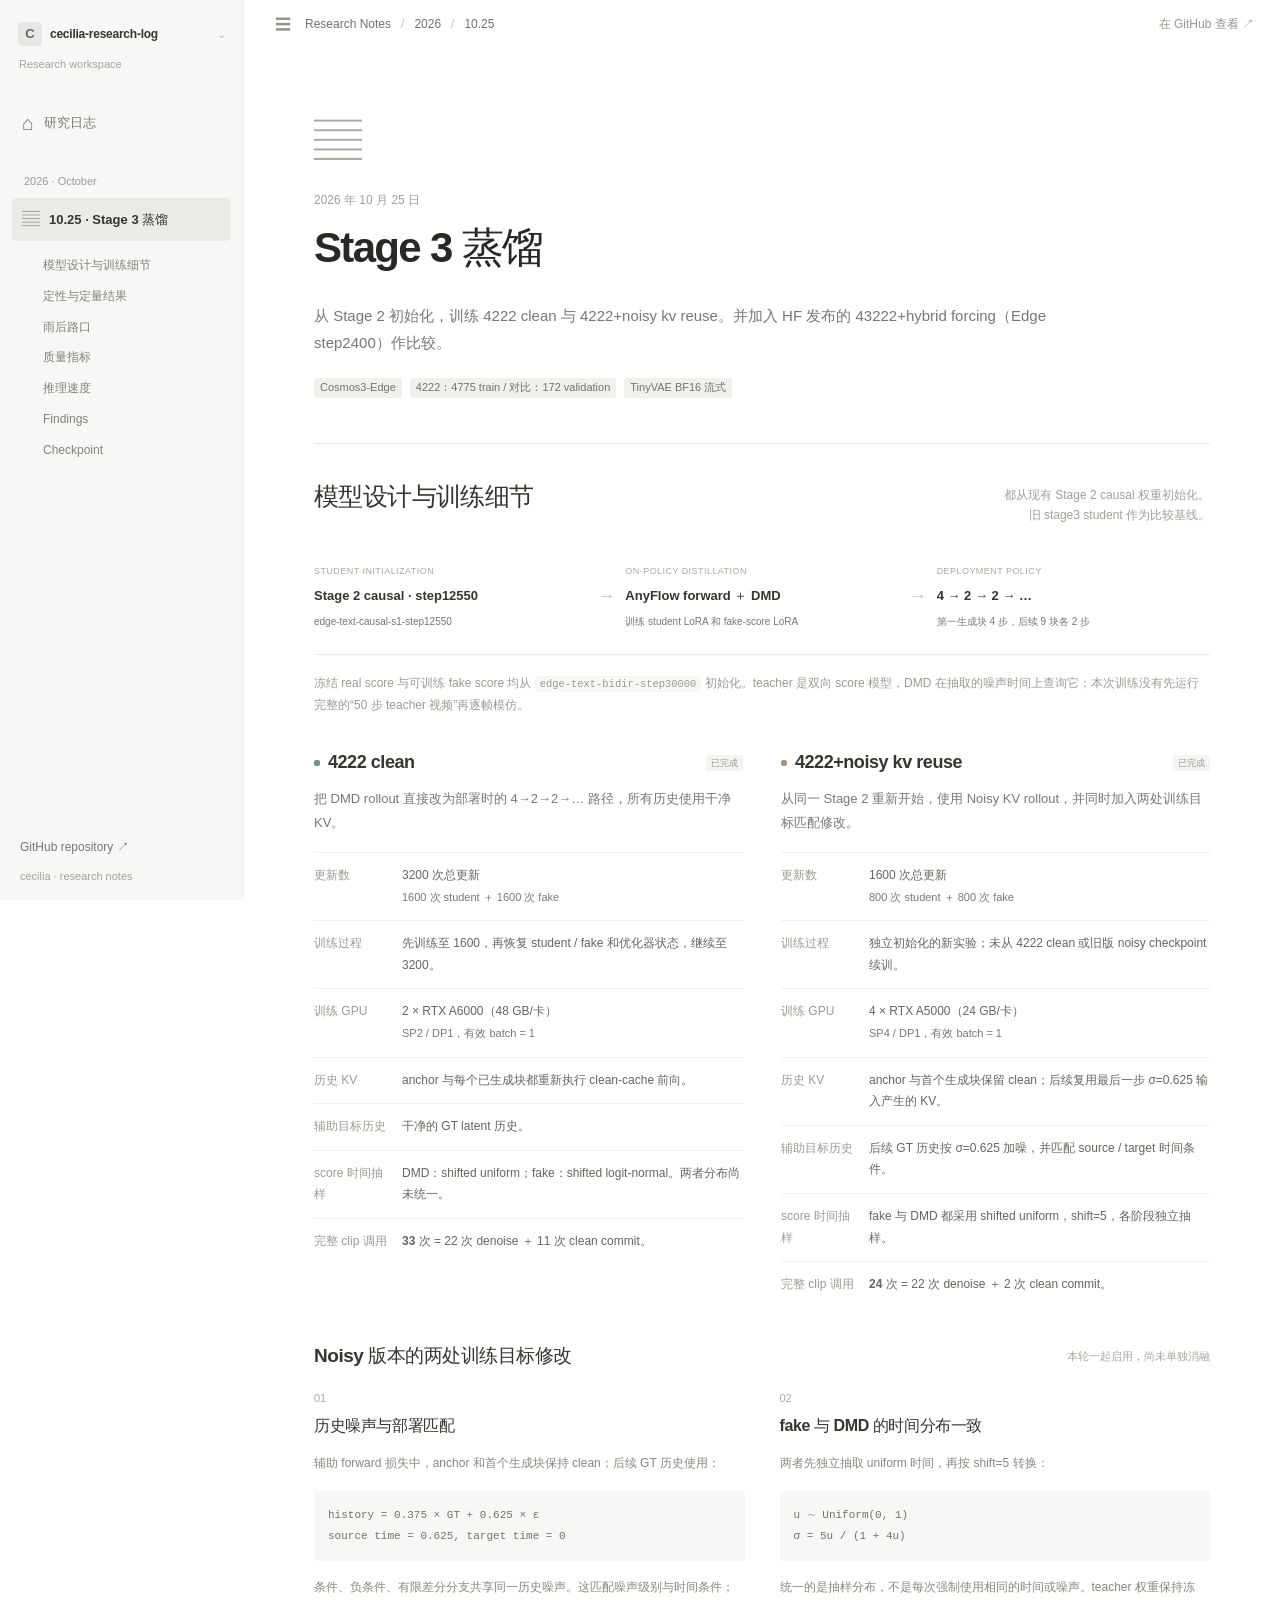
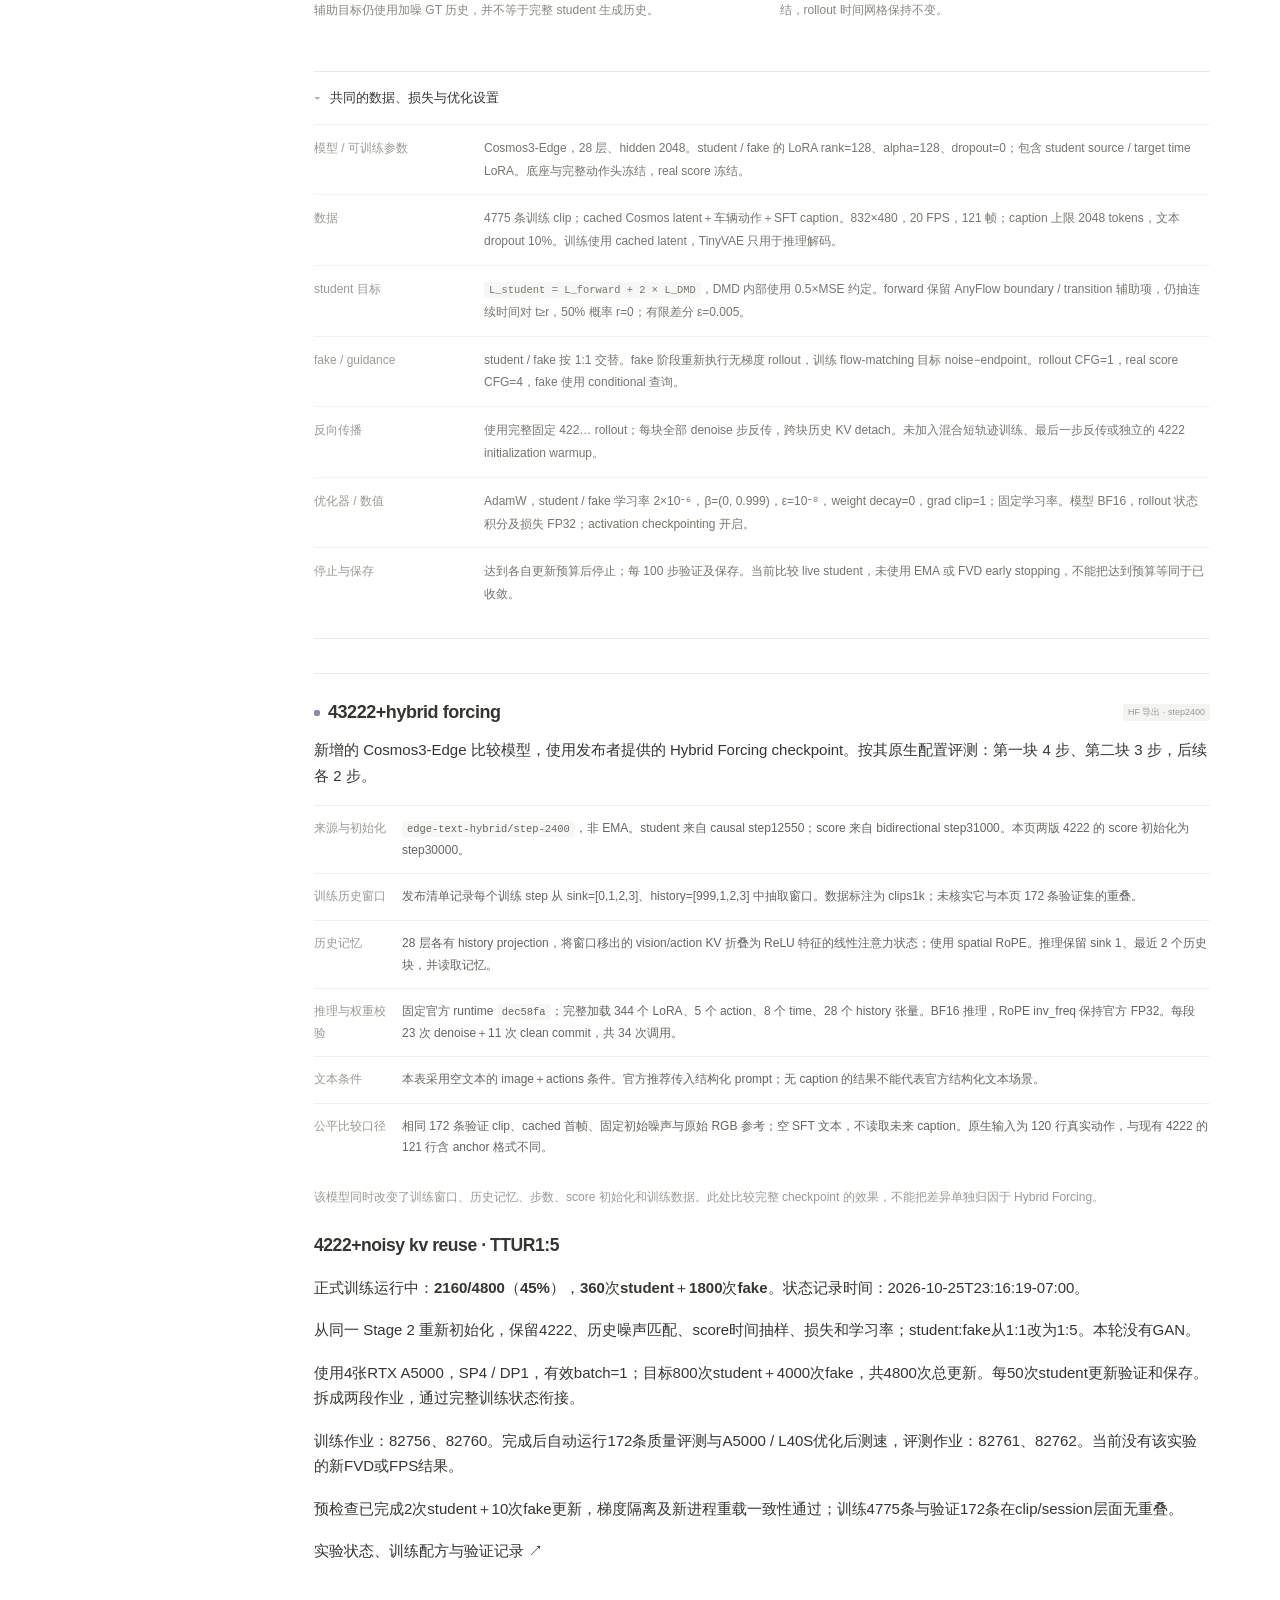
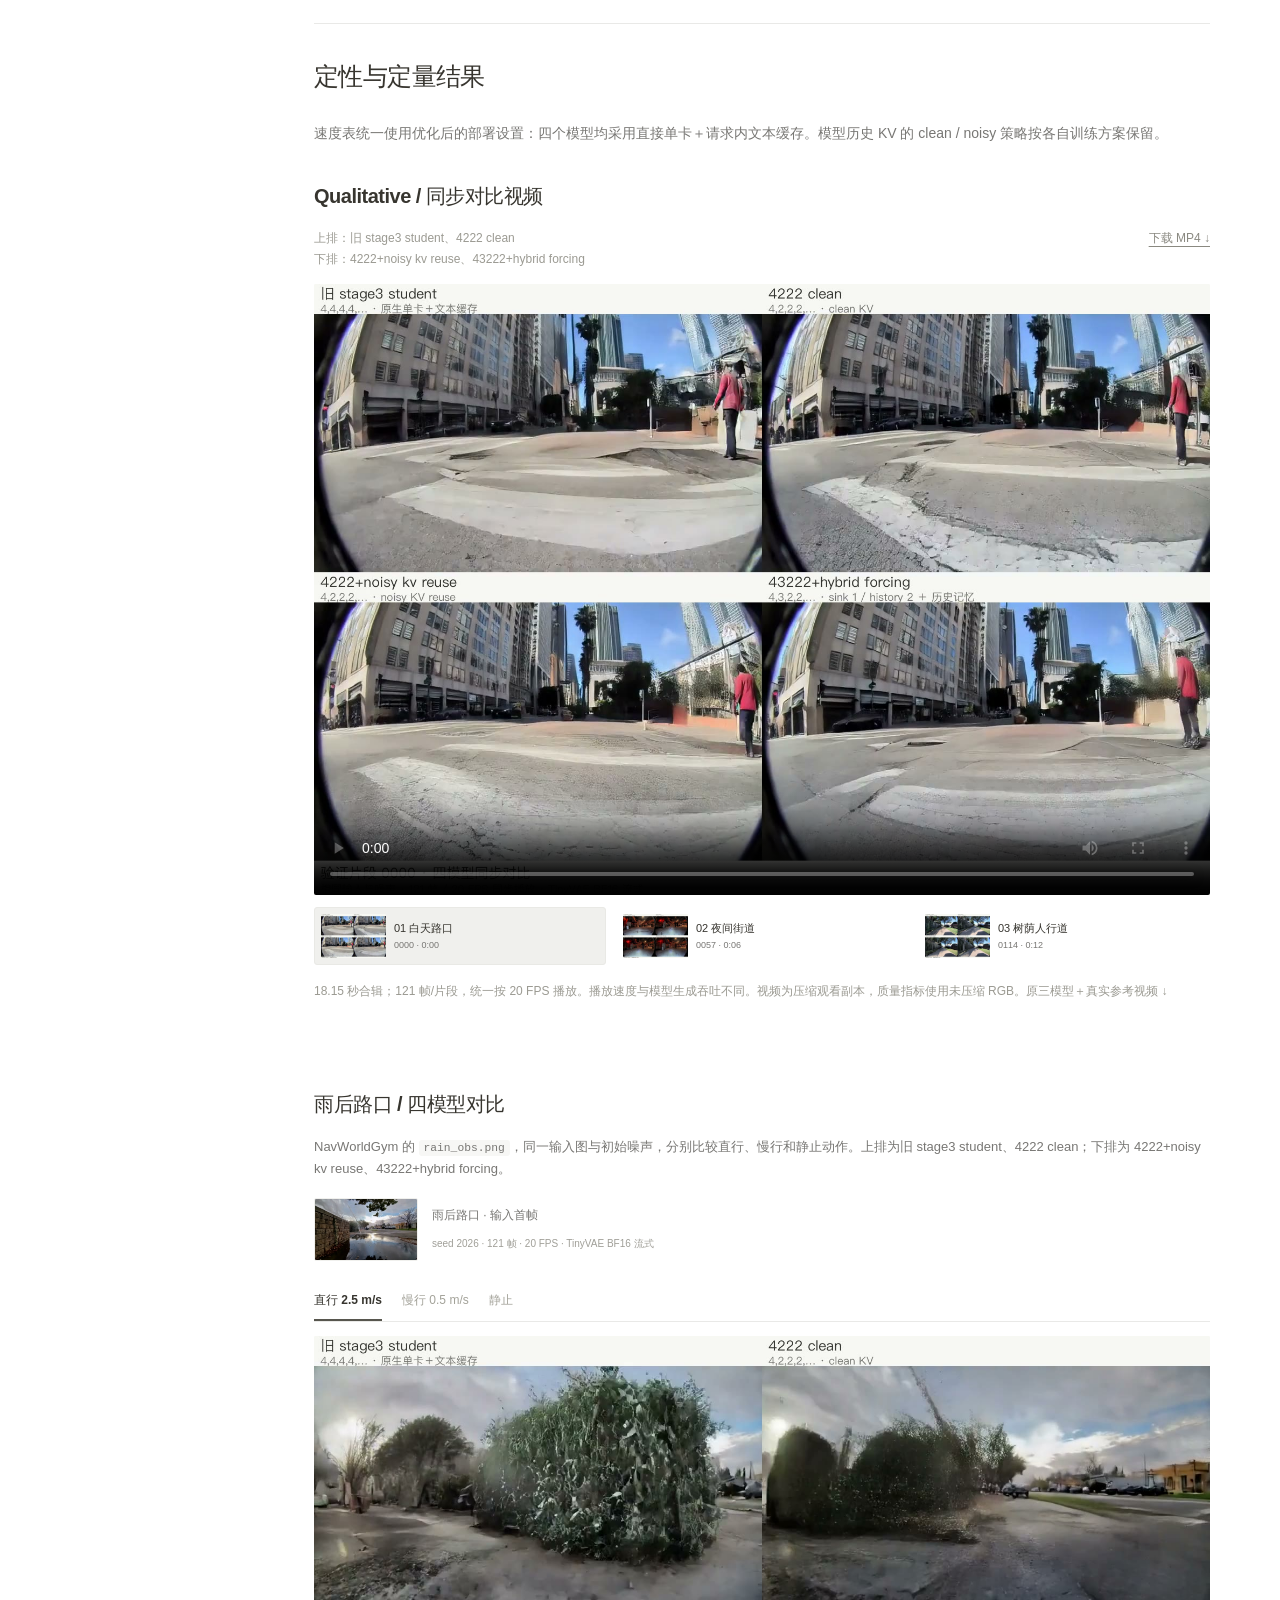
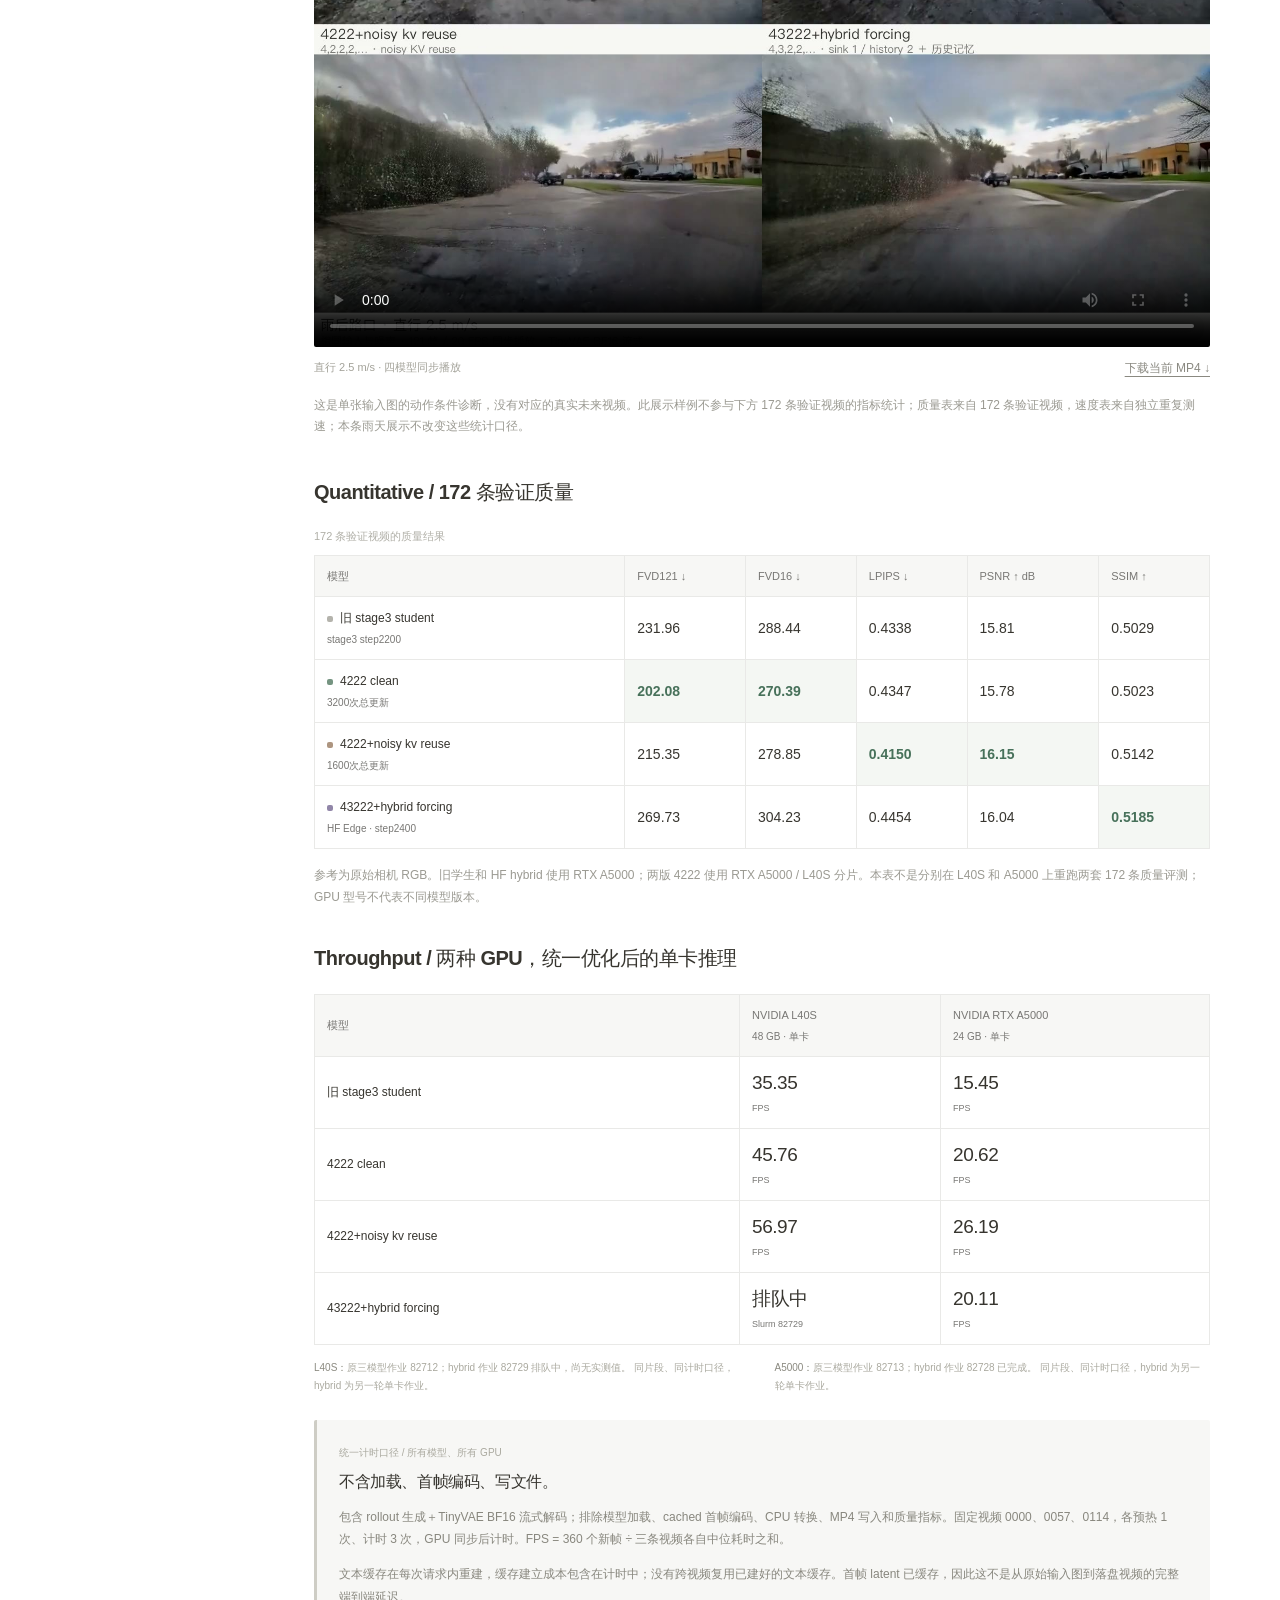
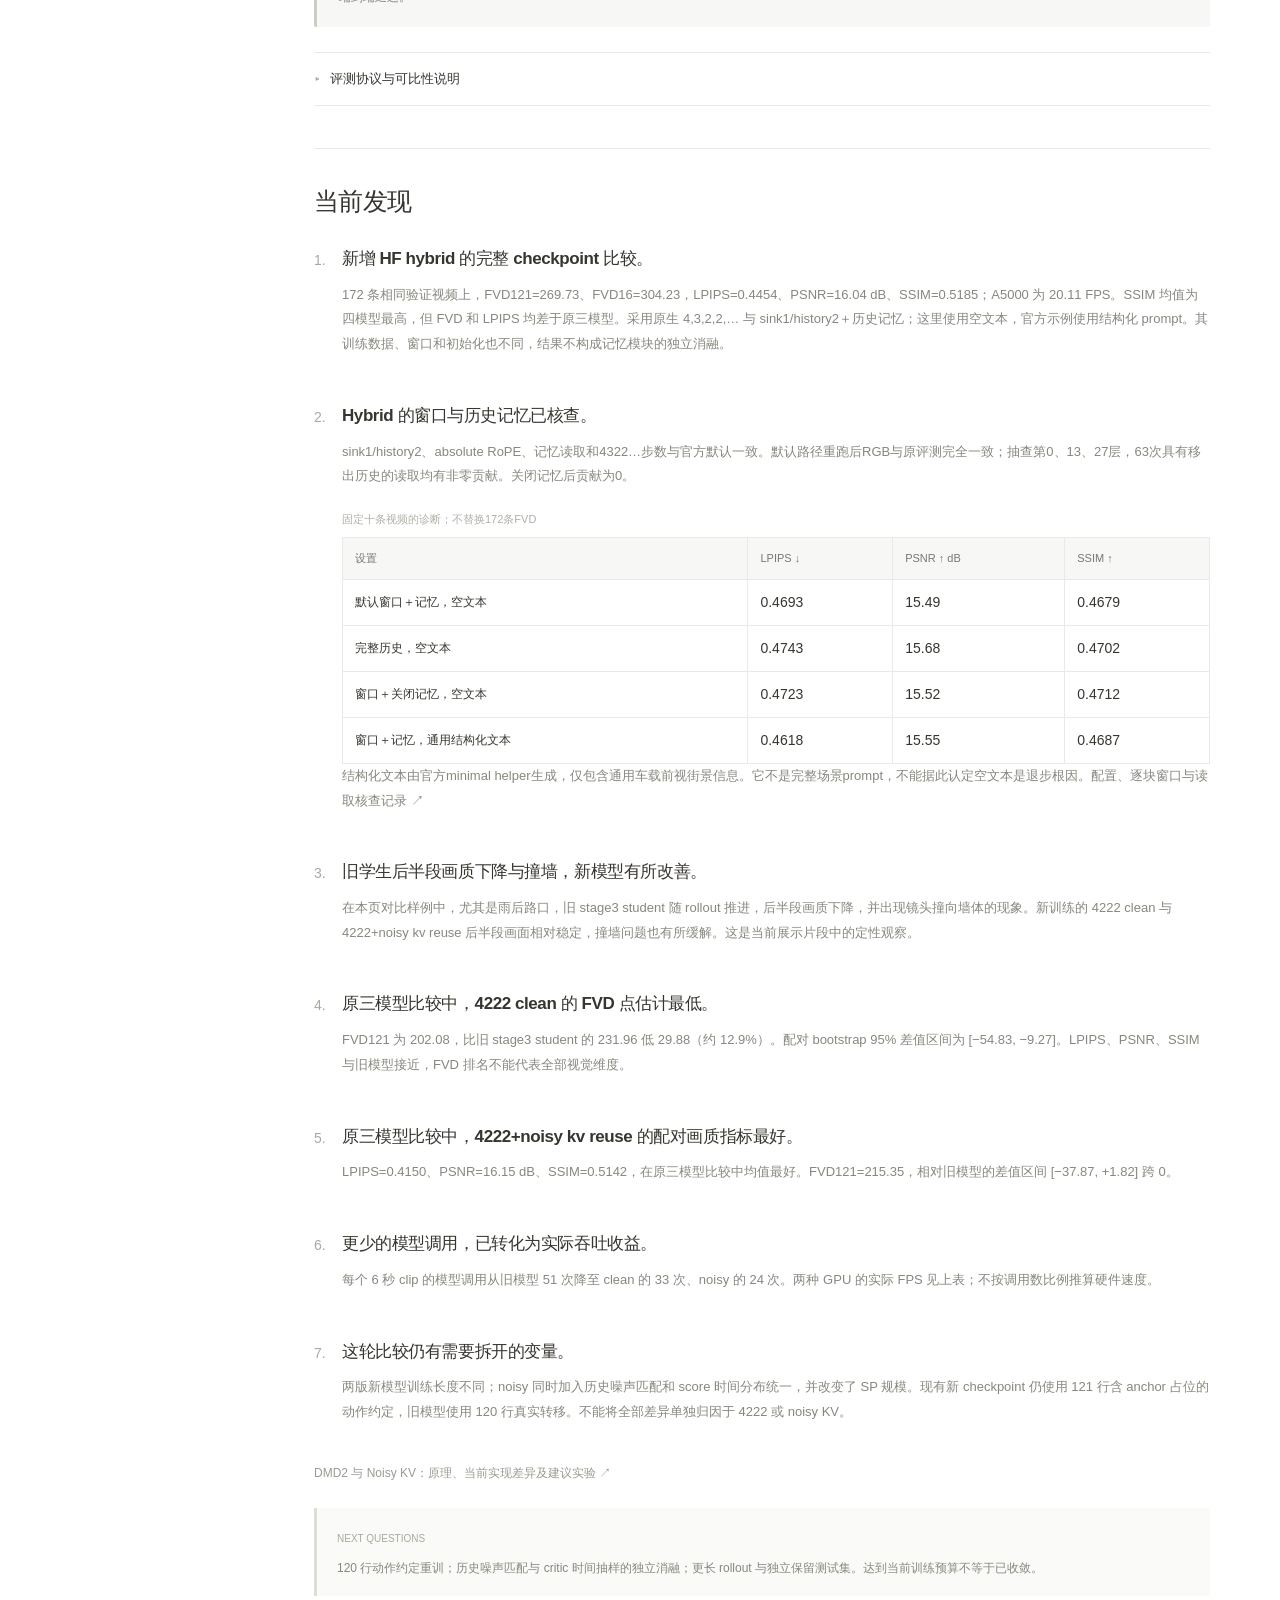
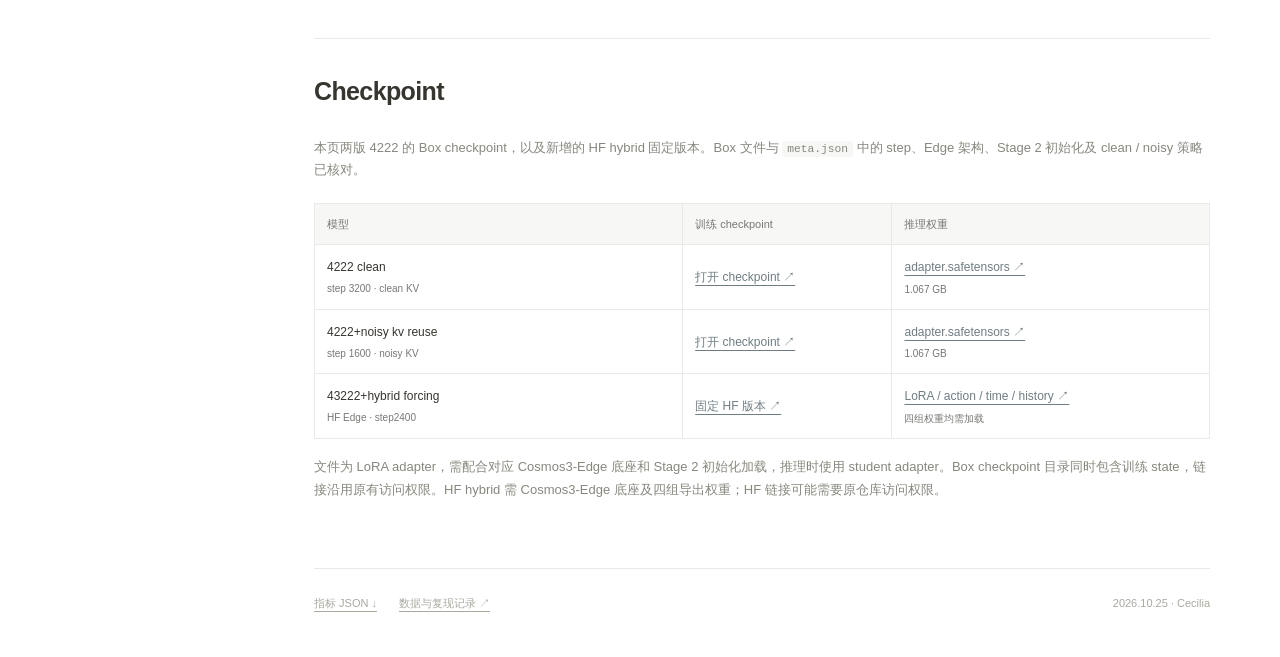
==== docs/index.html @ 7c2177ce "Track running Noisy KV 1:5 TTUR experiment and evaluation chain" ====
<!doctype html>
<html lang="zh-CN"><head><meta charset="utf-8"><meta name="viewport" content="width=device-width,initial-scale=1">
<title>cecilia-research-log · 2026.10.25</title>
<meta name="description" content="Cecilia 的研究日志：模型设计与训练细节、定性与定量结果、Findings。Stage 3 蒸馏，L40S / A5000 优化后推理结果。">
<meta name="theme-color" content="#ffffff"><link rel="icon" href="assets/favicon.svg" type="image/svg+xml"><link rel="stylesheet" href="style.css"><script defer src="app.js"></script></head>
<body class="research-log"><a class="skip" href="#log-2026-10-25">跳到日志正文</a>
<aside class="date-sidebar" id="research-sidebar"><a href="#log-2026-10-25" class="workspace-name"><span class="workspace-icon">C</span><strong>cecilia-research-log</strong><span class="chevron" aria-hidden="true">⌄</span></a><div class="workspace-caption">Research workspace</div><a class="sidebar-home" href="#log-2026-10-25"><span aria-hidden="true">⌂</span>研究日志</a><div class="sidebar-label">2026 · October</div><nav aria-label="按日期浏览"><a class="date-link active" href="#log-2026-10-25" aria-current="page"><span aria-hidden="true">▤</span><span>10.25 · Stage 3 蒸馏</span></a></nav><nav class="entry-nav" aria-label="本页目录"><a href="#model-design">模型设计与训练细节</a><a href="#results">定性与定量结果</a><a href="#rain-results">雨后路口</a><a href="#quality-results">质量指标</a><a href="#throughput-results">推理速度</a><a href="#findings">Findings</a><a href="#checkpoints">Checkpoint</a></nav><div class="sidebar-bottom"><a href="https://github.com/CeciliaTheBirb/research-log" target="_blank" rel="noopener">GitHub repository ↗</a><span>cecilia · research notes</span></div></aside><div class="page-workspace"><header class="log-masthead"><div class="breadcrumb"><button class="sidebar-toggle" aria-label="切换侧栏" aria-controls="research-sidebar" aria-expanded="true">☰</button><span>Research Notes</span><span class="breadcrumb-slash">/</span><span>2026</span><span class="breadcrumb-slash">/</span><span>10.25</span></div><a href="https://github.com/CeciliaTheBirb/research-log" target="_blank" rel="noopener">在 GitHub 查看 ↗</a></header><main class="log-content" id="log-2026-10-25"><header class="entry-header"><div class="page-icon" aria-hidden="true">▤</div><div class="entry-date">2026 年 10 月 25 日</div><h1>Stage 3 蒸馏</h1><p class="entry-deck">从 Stage 2 初始化，训练 4222 clean 与 4222+noisy kv reuse。并加入 HF 发布的 43222+hybrid forcing（Edge step2400）作比较。</p><div class="entry-tags"><span>Cosmos3-Edge</span><span>4222：4775 train / 对比：172 validation</span><span>TinyVAE BF16 流式</span></div></header>
<section id="model-design" class="log-section">
      <div class="section-head"><div><div class="eyebrow">01 / MODEL DESIGN + TRAINING</div><h2>模型设计与训练细节</h2></div><p>都从现有 Stage 2 causal 权重初始化。<br>旧 stage3 student 作为比较基线。</p></div>
      <div class="lineage"><div><span>STUDENT INITIALIZATION</span><strong>Stage 2 causal · step12550</strong><small>edge-text-causal-s1-step12550</small></div><div class="lineage-arrow" aria-hidden="true">→</div><div><span>ON-POLICY DISTILLATION</span><strong>AnyFlow forward ＋ DMD</strong><small>训练 student LoRA 和 fake-score LoRA</small></div><div class="lineage-arrow" aria-hidden="true">→</div><div><span>DEPLOYMENT POLICY</span><strong>4 → 2 → 2 → …</strong><small>第一生成块 4 步，后续 9 块各 2 步</small></div></div>
      <p class="caption-note">冻结 real score 与可训练 fake score 均从 <code>edge-text-bidir-step30000</code> 初始化。teacher 是双向 score 模型，DMD 在抽取的噪声时间上查询它；本次训练没有先运行完整的“50 步 teacher 视频”再逐帧模仿。</p>

      <div class="recipe-grid">
        <article class="recipe clean"><div class="recipe-top"><span class="swatch"></span><h3>4222 clean</h3><span class="done">已完成</span></div><p class="recipe-intro">把 DMD rollout 直接改为部署时的 4→2→2→… 路径，所有历史使用干净 KV。</p><dl><div><dt>更新数</dt><dd>3200 次总更新<br><small>1600 次 student ＋ 1600 次 fake</small></dd></div><div><dt>训练过程</dt><dd>先训练至 1600，再恢复 student / fake 和优化器状态，继续至 3200。</dd></div><div><dt>训练 GPU</dt><dd>2 × RTX A6000（48 GB/卡）<br><small>SP2 / DP1，有效 batch = 1</small></dd></div><div><dt>历史 KV</dt><dd>anchor 与每个已生成块都重新执行 clean-cache 前向。</dd></div><div><dt>辅助目标历史</dt><dd>干净的 GT latent 历史。</dd></div><div><dt>score 时间抽样</dt><dd>DMD：shifted uniform；fake：shifted logit-normal。两者分布尚未统一。</dd></div><div><dt>完整 clip 调用</dt><dd><b>33 次</b> = 22 次 denoise ＋ 11 次 clean commit。</dd></div></dl></article>
        <article class="recipe noisy"><div class="recipe-top"><span class="swatch"></span><h3>4222+noisy kv reuse</h3><span class="done">已完成</span></div><p class="recipe-intro">从同一 Stage 2 重新开始，使用 Noisy KV rollout，并同时加入两处训练目标匹配修改。</p><dl><div><dt>更新数</dt><dd>1600 次总更新<br><small>800 次 student ＋ 800 次 fake</small></dd></div><div><dt>训练过程</dt><dd>独立初始化的新实验；未从 4222 clean 或旧版 noisy checkpoint 续训。</dd></div><div><dt>训练 GPU</dt><dd>4 × RTX A5000（24 GB/卡）<br><small>SP4 / DP1，有效 batch = 1</small></dd></div><div><dt>历史 KV</dt><dd>anchor 与首个生成块保留 clean；后续复用最后一步 σ=0.625 输入产生的 KV。</dd></div><div><dt>辅助目标历史</dt><dd>后续 GT 历史按 σ=0.625 加噪，并匹配 source / target 时间条件。</dd></div><div><dt>score 时间抽样</dt><dd>fake 与 DMD 都采用 shifted uniform，shift=5，各阶段独立抽样。</dd></div><div><dt>完整 clip 调用</dt><dd><b>24 次</b> = 22 次 denoise ＋ 2 次 clean commit。</dd></div></dl></article>
      </div>

      <div class="subsection-head"><h3>Noisy 版本的两处训练目标修改</h3><span>本轮一起启用，尚未单独消融</span></div>
      <div class="objective-grid"><article><span class="number">01</span><h4>历史噪声与部署匹配</h4><p>辅助 forward 损失中，anchor 和首个生成块保持 clean；后续 GT 历史使用：</p><code class="formula">history = 0.375 × GT + 0.625 × ε<br>source time = 0.625, target time = 0</code><p>条件、负条件、有限差分分支共享同一历史噪声。这匹配噪声级别与时间条件；辅助目标仍使用加噪 GT 历史，并不等于完整 student 生成历史。</p></article><article><span class="number">02</span><h4>fake 与 DMD 的时间分布一致</h4><p>两者先独立抽取 uniform 时间，再按 shift=5 转换：</p><code class="formula">u ∼ Uniform(0, 1)<br>σ = 5u / (1 + 4u)</code><p>统一的是抽样分布，不是每次强制使用相同的时间或噪声。teacher 权重保持冻结，rollout 时间网格保持不变。</p></article></div>

      <details class="detail" open><summary>共同的数据、损失与优化设置 <span>+</span></summary><div class="detail-body common-settings"><dl><div><dt>模型 / 可训练参数</dt><dd>Cosmos3-Edge，28 层、hidden 2048。student / fake 的 LoRA rank=128、alpha=128、dropout=0；包含 student source / target time LoRA。底座与完整动作头冻结，real score 冻结。</dd></div><div><dt>数据</dt><dd>4775 条训练 clip；cached Cosmos latent＋车辆动作＋SFT caption。832×480，20 FPS，121 帧；caption 上限 2048 tokens，文本 dropout 10%。训练使用 cached latent，TinyVAE 只用于推理解码。</dd></div><div><dt>student 目标</dt><dd><code>L_student = L_forward + 2 × L_DMD</code>，DMD 内部使用 0.5×MSE 约定。forward 保留 AnyFlow boundary / transition 辅助项，仍抽连续时间对 t≥r，50% 概率 r=0；有限差分 ε=0.005。</dd></div><div><dt>fake / guidance</dt><dd>student / fake 按 1:1 交替。fake 阶段重新执行无梯度 rollout，训练 flow-matching 目标 noise−endpoint。rollout CFG=1，real score CFG=4，fake 使用 conditional 查询。</dd></div><div><dt>反向传播</dt><dd>使用完整固定 422… rollout；每块全部 denoise 步反传，跨块历史 KV detach。未加入混合短轨迹训练、最后一步反传或独立的 4222 initialization warmup。</dd></div><div><dt>优化器 / 数值</dt><dd>AdamW，student / fake 学习率 2×10⁻⁶，β=(0, 0.999)，ε=10⁻⁸，weight decay=0，grad clip=1；固定学习率。模型 BF16，rollout 状态积分及损失 FP32；activation checkpointing 开启。</dd></div><div><dt>停止与保存</dt><dd>达到各自更新预算后停止；每 100 步验证及保存。当前比较 live student，未使用 EMA 或 FVD early stopping，不能把达到预算等同于已收敛。</dd></div></dl></div></details>
<article class="recipe hybrid" id="hybrid-design"><div class="recipe-top"><span class="swatch"></span><h3>43222+hybrid forcing</h3><span class="done">HF 导出 · step2400</span></div><p>新增的 Cosmos3-Edge 比较模型，使用发布者提供的 Hybrid Forcing checkpoint。按其原生配置评测：第一块 4 步、第二块 3 步，后续各 2 步。</p><dl><div><dt>来源与初始化</dt><dd><code>edge-text-hybrid/step-2400</code>，非 EMA。student 来自 causal step12550；score 来自 bidirectional step31000。本页两版 4222 的 score 初始化为 step30000。</dd></div><div><dt>训练历史窗口</dt><dd>发布清单记录每个训练 step 从 sink=[0,1,2,3]、history=[999,1,2,3] 中抽取窗口。数据标注为 clips1k；未核实它与本页 172 条验证集的重叠。</dd></div><div><dt>历史记忆</dt><dd>28 层各有 history projection，将窗口移出的 vision/action KV 折叠为 ReLU 特征的线性注意力状态；使用 spatial RoPE。推理保留 sink 1、最近 2 个历史块，并读取记忆。</dd></div><div><dt>推理与权重校验</dt><dd>固定官方 runtime <code>dec58fa</code>；完整加载 344 个 LoRA、5 个 action、8 个 time、28 个 history 张量。BF16 推理，RoPE inv_freq 保持官方 FP32。每段 23 次 denoise＋11 次 clean commit，共 34 次调用。</dd></div><div><dt>文本条件</dt><dd>本表采用空文本的 image＋actions 条件。官方推荐传入结构化 prompt；无 caption 的结果不能代表官方结构化文本场景。</dd></div><div><dt>公平比较口径</dt><dd>相同 172 条验证 clip、cached 首帧、固定初始噪声与原始 RGB 参考；空 SFT 文本，不读取未来 caption。原生输入为 120 行真实动作，与现有 4222 的 121 行含 anchor 格式不同。</dd></div></dl><p class="caption-note">该模型同时改变了训练窗口、历史记忆、步数、score 初始化和训练数据。此处比较完整 checkpoint 的效果，不能把差异单独归因于 Hybrid Forcing。</p></article>
<div class="model-card" id="noisy-ttur15"><h3>4222+noisy kv reuse · TTUR1:5</h3><p><strong>正式训练运行中：2160/4800（45%），360次student＋1800次fake</strong>。状态记录时间：2026-10-25T23:16:19-07:00。</p><p>从同一 Stage 2 重新初始化，保留4222、历史噪声匹配、score时间抽样、损失和学习率；student:fake从1:1改为1:5。本轮没有GAN。</p><p>使用4张RTX A5000，SP4 / DP1，有效batch=1；目标800次student＋4000次fake，共4800次总更新。每50次student更新验证和保存。拆成两段作业，通过完整训练状态衔接。</p><p>训练作业：82756、82760。完成后自动运行172条质量评测与A5000 / L40S优化后测速，评测作业：82761、82762。当前没有该实验的新FVD或FPS结果。</p><p>预检查已完成2次student＋10次fake更新，梯度隔离及新进程重载一致性通过；训练4775条与验证172条在clip/session层面无重叠。</p><p><a href="https://github.com/CeciliaTheBirb/research-log/blob/main/data/2026-10-25/noisy-ttur15/README.md" target="_blank" rel="noopener">实验状态、训练配方与验证记录 ↗</a></p></div></section>
<section id="results" class="log-section"><div class="section-head"><div><div class="eyebrow">02 / QUALITATIVE + QUANTITATIVE RESULTS</div><h2>定性与定量结果</h2></div></div>
<p class="section-intro">速度表统一使用优化后的部署设置：四个模型均采用直接单卡＋请求内文本缓存。模型历史 KV 的 clean / noisy 策略按各自训练方案保留。</p>
<h3 class="result-title">Qualitative / 同步对比视频</h3><div class="viewer-head"><p>上排：旧 stage3 student、4222 clean<br>下排：4222+noisy kv reuse、43222+hybrid forcing</p><a href="assets/model-comparison.mp4" download>下载 MP4 ↓</a></div>
<div class="video-shell"><video id="comparison-video" controls playsinline preload="metadata" poster="assets/quality-poster.jpg" aria-label="四个模型的优化后同步对比"><source src="assets/model-comparison.mp4" type="video/mp4">请下载 MP4 观看。</video></div>
<div class="scene-picker" aria-label="跳转到场景"><button class="scene active" data-time="0"><img src="assets/quality-poster.jpg" alt="白天路口"><span>01 白天路口<small>0000 · 0:00</small></span></button><button class="scene" data-time="6.05"><img src="assets/quality-poster-1.jpg" alt="夜间街道"><span>02 夜间街道<small>0057 · 0:06</small></span></button><button class="scene" data-time="12.1"><img src="assets/quality-poster-2.jpg" alt="树荫人行道"><span>03 树荫人行道<small>0114 · 0:12</small></span></button></div>
<p class="caption-note">18.15 秒合辑；121 帧/片段，统一按 20 FPS 播放。播放速度与模型生成吞吐不同。视频为压缩观看副本，质量指标使用未压缩 RGB。<a href="assets/model-comparison-with-reference.mp4" download>原三模型＋真实参考视频 ↓</a></p>
<div id="rain-results" class="rain-results"><h3 class="result-title">雨后路口 / 四模型对比</h3><p>NavWorldGym 的 <code>rain_obs.png</code>，同一输入图与初始噪声，分别比较直行、慢行和静止动作。上排为旧 stage3 student、4222 clean；下排为 4222+noisy kv reuse、43222+hybrid forcing。</p><div class="rain-input"><img src="assets/rain-input.png" alt="雨后路口输入首帧：左侧石墙、地面积水、前方路口"><div><strong>雨后路口 · 输入首帧</strong><span>seed 2026 · 121 帧 · 20 FPS · TinyVAE BF16 流式</span></div></div><div class="rain-controls" role="group" aria-label="选择雨后场景动作"><button class="active" data-rain="2p5mps" aria-pressed="true">直行 2.5 m/s</button><button data-rain="0p5mps" aria-pressed="false">慢行 0.5 m/s</button><button data-rain="stop" aria-pressed="false">静止</button></div><div class="video-shell"><video id="rain-video" controls playsinline preload="metadata" poster="assets/rain-poster-2p5mps.jpg" aria-label="雨后路口四模型同步对比"><source src="assets/rain-comparison-2p5mps.mp4" type="video/mp4"></video></div><div class="viewer-head rain-download"><span id="rain-action-label">直行 2.5 m/s · 四模型同步播放</span><a id="rain-download" href="assets/rain-comparison-2p5mps.mp4" download>下载当前 MP4 ↓</a></div><p class="caption-note">这是单张输入图的动作条件诊断，没有对应的真实未来视频。此展示样例不参与下方 172 条验证视频的指标统计；质量表来自 172 条验证视频，速度表来自独立重复测速；本条雨天展示不改变这些统计口径。</p></div>
<h3 class="result-title" id="quality-results">Quantitative / 172 条验证质量</h3><div class="table-wrap"><table class="results-table"><caption>172 条验证视频的质量结果</caption><thead><tr><th scope="col">模型</th><th scope="col">FVD121 ↓</th><th scope="col">FVD16 ↓</th><th scope="col">LPIPS ↓</th><th scope="col">PSNR ↑ dB</th><th scope="col">SSIM ↑</th></tr></thead><tbody id="results-body"><tr class="old"><th scope="row"><span class="swatch"></span>旧 stage3 student<small>stage3 step2200</small></th><td>231.96</td><td>288.44</td><td>0.4338</td><td>15.81</td><td>0.5029</td></tr><tr class="clean"><th scope="row"><span class="swatch"></span>4222 clean<small>3200次总更新</small></th><td class="best">202.08</td><td class="best">270.39</td><td>0.4347</td><td>15.78</td><td>0.5023</td></tr><tr class="noisy"><th scope="row"><span class="swatch"></span>4222+noisy kv reuse<small>1600次总更新</small></th><td>215.35</td><td>278.85</td><td class="best">0.4150</td><td class="best">16.15</td><td>0.5142</td></tr><tr class="hybrid"><th scope="row"><span class="swatch"></span>43222+hybrid forcing<small>HF Edge · step2400</small></th><td>269.73</td><td>304.23</td><td>0.4454</td><td>16.04</td><td class="best">0.5185</td></tr></tbody></table></div>

<p class="caption-note">参考为原始相机 RGB。旧学生和 HF hybrid 使用 RTX A5000；两版 4222 使用 RTX A5000 / L40S 分片。本表不是分别在 L40S 和 A5000 上重跑两套 172 条质量评测；GPU 型号不代表不同模型版本。</p>
<h3 class="result-title" id="throughput-results">Throughput / 两种 GPU，统一优化后的单卡推理</h3><div class="table-wrap"><table class="hardware-table"><thead><tr><th scope="col">模型</th><th scope="col">NVIDIA L40S<br><small>48 GB · 单卡</small></th><th scope="col">NVIDIA RTX A5000<br><small>24 GB · 单卡</small></th></tr></thead><tbody><tr><th scope="row">旧 stage3 student</th><td>35.35<small>FPS</small></td><td>15.45<small>FPS</small></td></tr><tr><th scope="row">4222 clean</th><td>45.76<small>FPS</small></td><td>20.62<small>FPS</small></td></tr><tr><th scope="row">4222+noisy kv reuse</th><td>56.97<small>FPS</small></td><td>26.19<small>FPS</small></td></tr><tr><th scope="row">43222+hybrid forcing</th><td class="pending">排队中<small>Slurm 82729</small></td><td>20.11<small>FPS</small></td></tr></tbody></table></div>
<div class="hardware-notes"><p><b>L40S：</b><span id="l40s-status">原三模型作业 82712；hybrid 作业 82729 排队中，尚无实测值。 同片段、同计时口径，hybrid 为另一轮单卡作业。</span></p><p><b>A5000：</b><span id="a5000-status">原三模型作业 82713；hybrid 作业 82728 已完成。 同片段、同计时口径，hybrid 为另一轮单卡作业。</span></p></div>
<div class="timing-box"><span class="small-label">统一计时口径 / 所有模型、所有 GPU</span><h4>不含加载、首帧编码、写文件。</h4><p>包含 rollout 生成＋TinyVAE BF16 流式解码；排除模型加载、cached 首帧编码、CPU 转换、MP4 写入和质量指标。固定视频 0000、0057、0114，各预热 1 次、计时 3 次，GPU 同步后计时。FPS = 360 个新帧 ÷ 三条视频各自中位耗时之和。</p><p>文本缓存在每次请求内重建，缓存建立成本包含在计时中；没有跨视频复用已建好的文本缓存。首帧 latent 已缓存，因此这不是从原始输入图到落盘视频的完整端到端延迟。</p></div>
<details class="detail"><summary>评测协议与可比性说明 <span>+</span></summary><div class="detail-body">
      
      <div class="protocol-grid"><article><h3><span>01</span> 质量口径</h3><p>172 条与两版 4222 训练集 session 分离的 validation。4775 条 train 与其 CID、session UUID、目录交集均为 0。这些验证视频已用于实验选择，属于 validation。HF hybrid 的训练集标注为 clips1k，与这 172 条的重叠尚未核实。</p><p>FVD 使用 I3D Kinetics400 特征，报告完整 121 帧与均匀 16 帧两种协议；完整 FVD 包含首帧。LPIPS-Alex、PSNR、SSIM 比较未压缩生成 RGB 与原始相机 RGB，排除首帧。</p></article><article><h3><span>02</span> GPU 与可比性</h3><p>旧学生和 HF hybrid 的质量评测使用 RTX A5000；两版 4222 使用 RTX A5000 / L40S 分片。底层 FP32 初始噪声固定并核对校验值；I3D 参考特征采用固定基准并核验跨 GPU 数值漂移。</p><p>FPS 按 L40S / RTX A5000 型号分别预热重复测量；hybrid 是新增的一轮单卡作业。未完成的硬件项标为排队，不使用质量分片耗时或其他型号估算。</p></article><article><h3><span>03</span> FPS 口径</h3><p>FPS = 360 个新帧 ÷ 三条视频各自中位总耗时之和。每片段、每模型、每模式预热 1 次后计时 3 次，并同步 GPU。</p><p>包含 rollout 与 TinyVAE BF16 流式解码。排除模型加载、cached 首帧编码、CPU 转换、写 MP4 和指标计算。每次生成都重建文本缓存。</p></article><article><h3><span>04</span> 条件与解释边界</h3><p>旧模型使用原生 NavWorldGym、发布的固定 action prompt；两版 4222 与 HF hybrid 使用空 SFT 文本，不读取整段视频的未来 caption。各模型保留自己的原生数值路径。</p><p>旧学生和 hybrid 接收 120 行真实动作；两版 4222 checkpoint 沿用训练时 121 行含 anchor 占位的格式。训练长度、数据、窗口、score 初始化、并行规模和目标修改也不同，因此不能将排名仅归因于步数、KV 策略或历史记忆。</p></article></div>
      <details class="detail"><summary>查看其余验证范围与后续工作 <span>+</span></summary><div class="detail-body"><p>新模型三条加速验证视频的 latent / RGB 一致性检查通过；没有在本次部署加速后重新计算全 172 条 FVD。表中质量来自已完成的全量评测，吞吐来自新的单卡测试。</p><p>数据审计不证明历史 Stage 2、teacher 或旧学生的预训练未见过这些场景，也未完成视觉近重复或地理重叠检索。Noisy 两处目标修改和训练并行规模同时变化，尚需单项消融。FVD、配对画质指标及速度共同描述当前进展，不构成全部世界模型能力的结论。</p><p>后续可继续评估 120 行动作约定重训、两处 noisy 目标的独立消融，以及更长 rollout 和独立保留测试集。</p></div></details>
</div></details>
</section>
<section id="findings" class="log-section findings-section"><div class="section-head"><div><div class="eyebrow">03 / FINDINGS</div><h2>当前发现</h2></div></div>
<ol class="finding-list"><li><h3>新增 HF hybrid 的完整 checkpoint 比较。</h3><p>172 条相同验证视频上，FVD121=269.73、FVD16=304.23，LPIPS=0.4454、PSNR=16.04 dB、SSIM=0.5185；A5000 为 20.11 FPS。SSIM 均值为四模型最高，但 FVD 和 LPIPS 均差于原三模型。采用原生 4,3,2,2,… 与 sink1/history2＋历史记忆；这里使用空文本，官方示例使用结构化 prompt。其训练数据、窗口和初始化也不同，结果不构成记忆模块的独立消融。</p></li><li id="hybrid-config-audit"><h3>Hybrid 的窗口与历史记忆已核查。</h3><p>sink1/history2、absolute RoPE、记忆读取和4322…步数与官方默认一致。默认路径重跑后RGB与原评测完全一致；抽查第0、13、27层，63次具有移出历史的读取均有非零贡献。关闭记忆后贡献为0。</p><div class="table-wrap"><table class="results-table"><caption>固定十条视频的诊断；不替换172条FVD</caption><thead><tr><th>设置</th><th>LPIPS ↓</th><th>PSNR ↑ dB</th><th>SSIM ↑</th></tr></thead><tbody><tr><th scope="row">默认窗口＋记忆，空文本</th><td>0.4693</td><td>15.49</td><td>0.4679</td></tr><tr><th scope="row">完整历史，空文本</th><td>0.4743</td><td>15.68</td><td>0.4702</td></tr><tr><th scope="row">窗口＋关闭记忆，空文本</th><td>0.4723</td><td>15.52</td><td>0.4712</td></tr><tr><th scope="row">窗口＋记忆，通用结构化文本</th><td>0.4618</td><td>15.55</td><td>0.4687</td></tr></tbody></table></div><p>结构化文本由官方minimal helper生成，仅包含通用车载前视街景信息。它不是完整场景prompt，不能据此认定空文本是退步根因。<a href="https://github.com/CeciliaTheBirb/research-log/blob/main/data/2026-10-25/hf-hybrid/config-audit-zh.md" target="_blank" rel="noopener">配置、逐块窗口与读取核查记录 ↗</a></p></li><li><h3>旧学生后半段画质下降与撞墙，新模型有所改善。</h3><p>在本页对比样例中，尤其是雨后路口，旧 stage3 student 随 rollout 推进，后半段画质下降，并出现镜头撞向墙体的现象。新训练的 4222 clean 与 4222+noisy kv reuse 后半段画面相对稳定，撞墙问题也有所缓解。这是当前展示片段中的定性观察。</p></li>
<li><h3>原三模型比较中，4222 clean 的 FVD 点估计最低。</h3><p>FVD121 为 202.08，比旧 stage3 student 的 231.96 低 29.88（约 12.9%）。配对 bootstrap 95% 差值区间为 [−54.83, −9.27]。LPIPS、PSNR、SSIM 与旧模型接近，FVD 排名不能代表全部视觉维度。</p></li>
<li><h3>原三模型比较中，4222+noisy kv reuse 的配对画质指标最好。</h3><p>LPIPS=0.4150、PSNR=16.15 dB、SSIM=0.5142，在原三模型比较中均值最好。FVD121=215.35，相对旧模型的差值区间 [−37.87, +1.82] 跨 0。</p></li>
<li><h3>更少的模型调用，已转化为实际吞吐收益。</h3><p>每个 6 秒 clip 的模型调用从旧模型 51 次降至 clean 的 33 次、noisy 的 24 次。两种 GPU 的实际 FPS 见上表；不按调用数比例推算硬件速度。</p></li>
<li><h3>这轮比较仍有需要拆开的变量。</h3><p>两版新模型训练长度不同；noisy 同时加入历史噪声匹配和 score 时间分布统一，并改变了 SP 规模。现有新 checkpoint 仍使用 121 行含 anchor 占位的动作约定，旧模型使用 120 行真实转移。不能将全部差异单独归因于 4222 或 noisy KV。</p></li></ol>
<p class="caption-note"><a href="https://github.com/CeciliaTheBirb/research-log/blob/main/data/2026-10-25/dmd2-noisy-kv-review.md" target="_blank" rel="noopener">DMD2 与 Noisy KV：原理、当前实现差异及建议实验 ↗</a></p><div class="next-note"><span class="small-label">NEXT QUESTIONS</span><p>120 行动作约定重训；历史噪声匹配与 critic 时间抽样的独立消融；更长 rollout 与独立保留测试集。达到当前训练预算不等于已收敛。</p></div>
</section>
<section id="checkpoints" class="log-section"><div class="section-head"><h2>Checkpoint</h2></div><p>本页两版 4222 的 Box checkpoint，以及新增的 HF hybrid 固定版本。Box 文件与 <code>meta.json</code> 中的 step、Edge 架构、Stage 2 初始化及 clean / noisy 策略已核对。</p><div class="table-wrap"><table class="checkpoint-table"><thead><tr><th scope="col">模型</th><th scope="col">训练 checkpoint</th><th scope="col">推理权重</th></tr></thead><tbody><tr><th scope="row">4222 clean<small>step 3200 · clean KV</small></th><td><a href="https://app.box.com/folder/430687662598" target="_blank" rel="noopener">打开 checkpoint ↗</a></td><td><a href="https://app.box.com/file/2547172230477" target="_blank" rel="noopener">adapter.safetensors ↗</a><small>1.067 GB</small></td></tr><tr><th scope="row">4222+noisy kv reuse<small>step 1600 · noisy KV</small></th><td><a href="https://app.box.com/folder/430762142212" target="_blank" rel="noopener">打开 checkpoint ↗</a></td><td><a href="https://app.box.com/file/2547749248581" target="_blank" rel="noopener">adapter.safetensors ↗</a><small>1.067 GB</small></td></tr><tr><th scope="row">43222+hybrid forcing<small>HF Edge · step2400</small></th><td><a href="https://huggingface.co/SichengMo-UCLA/NavWorldGym/tree/97c822da1be03ee19092c937aefd24b61190c960/edge-text-hybrid/step-2400" target="_blank" rel="noopener">固定 HF 版本 ↗</a></td><td><a href="https://huggingface.co/SichengMo-UCLA/NavWorldGym/tree/97c822da1be03ee19092c937aefd24b61190c960/edge-text-hybrid/step-2400" target="_blank" rel="noopener">LoRA / action / time / history ↗</a><small>四组权重均需加载</small></td></tr></tbody></table></div><p class="caption-note">文件为 LoRA adapter，需配合对应 Cosmos3-Edge 底座和 Stage 2 初始化加载，推理时使用 student adapter。Box checkpoint 目录同时包含训练 state，链接沿用原有访问权限。HF hybrid 需 Cosmos3-Edge 底座及四组导出权重；HF 链接可能需要原仓库访问权限。</p></section><footer class="entry-footer"><a href="results.json" download>指标 JSON ↓</a><a href="https://github.com/CeciliaTheBirb/research-log/tree/main/data/2026-10-25" target="_blank" rel="noopener">数据与复现记录 ↗</a><span>2026.10.25 · Cecilia</span></footer></main></div></body></html>
---- docs/style.css ----
:root{font-family:-apple-system,BlinkMacSystemFont,"Segoe UI","PingFang SC","Noto Sans SC",sans-serif;color:#37352f;background:#fff;font-synthesis:none;--muted:#787774;--line:#e9e9e7;--side:244px;--accent:#2f6b86}*{box-sizing:border-box}html{scroll-behavior:smooth}body{margin:0;font-size:15px;line-height:1.7}button,a{-webkit-tap-highlight-color:transparent}a{color:inherit;text-decoration:none}a:hover{text-decoration:underline;text-underline-offset:3px}button{font:inherit;color:inherit;cursor:pointer}button:disabled{cursor:wait;opacity:.65}button:focus-visible,a:focus-visible,summary:focus-visible{outline:2px solid #2f80b7;outline-offset:3px}h1,h2,h3,h4,p{margin-top:0}h1,h2,h3,h4{line-height:1.4;letter-spacing:-.025em}p{margin-bottom:17px}small{font-size:12px;color:var(--muted)}code{font-family:ui-monospace,SFMono-Regular,Menlo,monospace;font-size:.87em;background:#f7f7f5;padding:2px 5px;border-radius:3px;overflow-wrap:anywhere}.skip{position:fixed;left:15px;top:-70px;z-index:20;padding:8px 14px;background:white;border:1px solid var(--line)}.skip:focus{top:10px}.date-sidebar{position:fixed;inset:0 auto 0 0;width:var(--side);background:#f7f7f5;border-right:1px solid #eeeeec;display:flex;flex-direction:column;padding:20px 12px 14px;z-index:5;overflow:auto;transition:transform .2s}.workspace-name{display:flex;align-items:center;gap:8px;white-space:nowrap;font-size:13px;line-height:28px;padding:0 6px}.workspace-name:hover{text-decoration:none}.workspace-icon{display:inline-flex;align-items:center;justify-content:center;width:24px;height:24px;background:#e7e7e5;border-radius:4px;font-weight:650;color:#67665f}.workspace-name strong{font-weight:600;font-size:12px;letter-spacing:-.02em}.chevron{margin-left:auto;color:#9b9a97}.workspace-caption{font-size:11px;color:#a5a49e;padding:7px 7px 25px}.sidebar-home{display:flex;align-items:center;gap:10px;color:#7b7a73;font-size:13px;padding:7px 10px;margin-bottom:25px}.sidebar-home span{font-size:20px}.sidebar-label{font-size:11px;font-weight:500;color:#9b9a97;margin:0 12px 8px}.date-link{display:flex;align-items:center;gap:9px;font-size:13px;padding:6px 10px;border-radius:5px;background:#eaeae7;color:#37352f;font-weight:550}.date-link:hover{text-decoration:none;background:#e5e5e2}.date-link>span:first-child{font-size:18px;font-weight:400;color:#8c8b85}.entry-nav{display:flex;flex-direction:column;padding:10px 0 0 22px;gap:1px}.entry-nav a{padding:5px 9px;font-size:12px;color:#82817b;border-radius:4px;line-height:1.65}.entry-nav a:hover{background:#ededea;text-decoration:none;color:#37352f}.sidebar-bottom{margin-top:auto;padding:35px 8px 0;display:flex;flex-direction:column;gap:10px;font-size:11px;color:#a3a29b}.sidebar-bottom a{font-size:12px;color:#787774}.page-workspace{margin-left:var(--side);min-width:0}.log-masthead{height:49px;position:sticky;top:0;display:flex;align-items:center;justify-content:space-between;gap:20px;padding:0 26px;background:rgba(255,255,255,.97);z-index:3}.log-masthead>a{font-size:12px;color:#96958d;white-space:nowrap}.breadcrumb{display:flex;align-items:center;gap:10px;font-size:12px;color:#72716a;white-space:nowrap}.breadcrumb-slash{color:#c1c0b9}.sidebar-toggle{border:0;background:transparent;color:#95948c;width:25px;height:25px;padding:0;font-size:16px;line-height:1}.sidebar-toggle:hover{background:#f1f1ef;border-radius:3px}.log-content{max-width:1110px;margin:0 auto;padding:0 70px}.entry-header{padding:68px 0 45px}.page-icon{font-size:48px;color:#a7a69f;line-height:1;margin-bottom:25px}.entry-date{font-size:12px;color:#a09f98;margin-bottom:9px}.entry-header h1{font-size:42px;font-weight:700;margin:0 0 24px;color:#292824;letter-spacing:-.04em}.entry-deck{font-size:15px;color:#787774;max-width:780px;line-height:1.8;margin:0 0 22px}.entry-tags{display:flex;flex-wrap:wrap;gap:8px}.entry-tags span{font-size:11px;line-height:1.6;padding:1px 6px;background:#f0f0ed;color:#73726b;border-radius:3px}.log-section{padding:35px 0 42px;scroll-margin-top:65px;border-top:1px solid var(--line)}.section-head{display:flex;align-items:flex-start;justify-content:space-between;gap:28px;margin-bottom:28px}.section-head h2{font-size:25px;font-weight:650;margin:0}.section-head>p{font-size:12px;color:#a09f98;text-align:right;line-height:1.7;max-width:270px;margin:6px 0 0}.eyebrow{display:none}.section-intro{color:#787774;font-size:14px;margin-bottom:25px}.lineage{display:grid;grid-template-columns:1fr 18px 1fr 18px 1fr;align-items:center;gap:10px;padding:10px 0 24px;margin-bottom:18px;border-bottom:1px solid var(--line)}.lineage>div:not(.lineage-arrow){display:flex;flex-direction:column;gap:6px;min-width:0}.lineage span{font-size:9px;color:#aaa99f;letter-spacing:.05em}.lineage strong{font-size:13px;font-weight:600}.lineage small{font-size:10px;overflow-wrap:anywhere}.lineage-arrow{color:#c0bfb7;font-size:18px}.caption-note{font-size:12px;color:#9b9a92;line-height:1.8;margin:16px 0 24px}.recipe-grid{display:grid;grid-template-columns:1fr 1fr;gap:38px;margin:34px 0}.recipe{min-width:0}.recipe-top{display:flex;align-items:center;gap:8px;margin-bottom:12px;flex-wrap:wrap}.recipe-top h3{font-size:18px;font-weight:600;margin:0}.swatch{display:inline-block;width:6px;height:6px;border-radius:2px;background:#b4b3ac;flex:none}.clean .swatch{background:#759481}.noisy .swatch{background:#ad9580}.done{font-size:9px;color:#9b9a92;background:#f4f4f2;line-height:1.6;padding:1px 5px;margin-left:auto;border-radius:2px}.recipe-intro{font-size:13px;color:#787774;line-height:1.8;margin-bottom:18px}.recipe dl{margin:0}.recipe dl>div{display:grid;grid-template-columns:76px minmax(0,1fr);gap:12px;border-top:1px solid #f0f0ed;padding:12px 0;font-size:12px;line-height:1.8}.recipe dt{color:#9b9a92}.recipe dd{margin:0;color:#66655e}.recipe dd small{font-size:11px}.subsection-head{display:flex;align-items:center;justify-content:space-between;gap:15px;margin:35px 0 20px}.subsection-head h3{font-size:19px;margin:0}.subsection-head>span{font-size:11px;color:#a6a59d}.objective-grid{display:grid;grid-template-columns:1fr 1fr;gap:35px;margin-bottom:32px}.objective-grid article{min-width:0}.number{font-size:11px;color:#aaa99f;display:block;margin-bottom:7px}.objective-grid h4{font-size:16px;font-weight:550;margin:0 0 14px}.objective-grid p{font-size:12px;color:#88877e;line-height:1.9}.formula{display:block;font-size:11px;padding:14px;line-height:1.9;margin:12px 0 15px;background:#f7f7f5;color:#73726a}.detail{border-top:1px solid var(--line);border-bottom:1px solid var(--line);padding:0;margin-top:24px}.detail summary{list-style:none;cursor:pointer;padding:15px 0;font-size:13px;font-weight:500}.detail summary:before{content:'▸';color:#aaa99f;margin-right:9px}.detail[open] summary:before{content:'▾'}.detail summary>span{display:none}.detail-body{padding:0 0 20px}.common-settings dl{margin:0}.common-settings dl>div{display:grid;grid-template-columns:145px minmax(0,1fr);gap:25px;padding:12px 0;border-top:1px solid #f3f3f1;font-size:12px;line-height:1.9}.common-settings dt{color:#9b9a92}.common-settings dd{margin:0;color:#77766d}.result-title{font-size:20px;margin:36px 0 18px;font-weight:600;scroll-margin-top:72px}.viewer-head{display:flex;justify-content:space-between;align-items:flex-start;gap:20px;margin:0 0 13px}.viewer-head p{color:#9b9a92;font-size:12px;margin:0;line-height:1.8}.viewer-head a{font-size:12px;color:#8a8981;text-decoration:underline;text-underline-offset:4px;white-space:nowrap}.video-shell{background:#f7f7f5;overflow:hidden;border-radius:2px}.video-shell video{display:block;width:100%;height:auto}.scene-picker{display:grid;grid-template-columns:repeat(3,minmax(0,1fr));gap:10px;margin:12px 0 0}.scene{display:flex;align-items:center;gap:8px;border:1px solid transparent;background:transparent;text-align:left;padding:6px;border-radius:3px;min-width:0}.scene:hover{background:#f7f7f5}.scene.active{background:#f0f0ed;border-color:#e9e9e5}.scene img{width:65px;height:44px;object-fit:cover;border-radius:1px}.scene>span{font-size:11px;line-height:1.6}.scene small{display:block;font-size:9px}.rain-results{margin:45px 0 40px;padding-top:6px;scroll-margin-top:60px}.rain-results>p:not(.caption-note){font-size:13px;color:#787774}.rain-input{display:flex;align-items:center;gap:14px;margin:18px 0}.rain-input img{width:104px;height:63px;object-fit:cover;border:1px solid #f0f0ed;border-radius:2px}.rain-input strong{display:block;font-size:12px;font-weight:500;color:#787774;margin-bottom:4px}.rain-input span{font-size:10px;color:#a09f98}.rain-controls{display:flex;gap:20px;border-bottom:1px solid var(--line);margin:22px 0 14px}.rain-controls button{border:0;border-bottom:2px solid transparent;background:transparent;padding:7px 0 8px;font-size:12px;color:#a3a299}.rain-controls button.active{border-bottom-color:#57564e;color:#37352f;font-weight:550}.rain-download{margin-top:11px}.rain-download span{font-size:11px;color:#a3a299}.table-wrap{overflow-x:auto;margin:22px 0 0}table{border-collapse:collapse;width:100%;font-size:13px;line-height:1.5;text-align:left}th,td{border:1px solid var(--line);padding:12px 12px;vertical-align:middle}thead th{background:#f7f7f5;color:#787774;font-weight:450;font-size:11px;letter-spacing:0;white-space:nowrap}tbody th{font-weight:500;font-size:12px;min-width:190px}th small{display:block;margin-top:5px;font-size:10px;font-weight:400}tbody td{font-variant-numeric:tabular-nums}td small{display:block;font-size:10px;margin-top:5px}.results-table{min-width:680px}.results-table caption{text-align:left;font-size:11px;color:#b0afa7;padding:0 0 10px}.results-table tbody th .swatch{margin-right:7px}.results-table tbody td{font-size:14px}.best{background:#f4f7f3;color:#47715a;font-weight:550}.hardware-table{min-width:590px}.hardware-table tbody td{font-size:19px;font-weight:450;letter-spacing:-.025em}.hardware-table td small{font-size:9px;letter-spacing:0}.hardware-notes{display:grid;grid-template-columns:1fr 1fr;gap:25px;margin:14px 0 25px}.hardware-notes p{font-size:10px;line-height:1.8;color:#aaa99f;margin:0}.hardware-notes b{font-weight:500;color:#8b8a80}.timing-box{padding:18px 22px;background:#f7f7f5;border-left:3px solid #cecdc5;border-radius:2px;margin:20px 0 25px}.small-label{font-size:10px;color:#aaa99f}.timing-box h4{font-size:16px;font-weight:550;margin:8px 0 12px}.timing-box p{font-size:12px;color:#88877e;line-height:1.9;margin-bottom:12px}.timing-box p:last-child{margin-bottom:0}.protocol-grid{display:grid;grid-template-columns:1fr 1fr;gap:10px 30px}.protocol-grid h3{font-size:14px;font-weight:550;margin:20px 0 12px}.protocol-grid h3 span{color:#aaa99f;font-size:10px;margin-right:6px}.protocol-grid p{font-size:12px;color:#88877e;line-height:1.9}.finding-list{list-style:none;padding:0;margin:0;counter-reset:findings}.finding-list li{position:relative;padding:0 0 22px 28px;margin:25px 0 0;counter-increment:findings}.finding-list li:before{content:counter(findings)'.';position:absolute;left:0;top:2px;color:#aaa99f;font-size:14px}.finding-list h3{font-size:17px;font-weight:550;margin:0 0 12px}.finding-list p{font-size:13px;color:#88877e;line-height:1.9;margin:0}.next-note{border-left:3px solid #deddd5;background:#fafaf8;padding:16px 20px;margin:10px 0 0}.next-note p{font-size:12px;line-height:1.9;color:#88877e;margin:7px 0 0}#checkpoints>p{font-size:13px;color:#88877e}.checkpoint-table{min-width:620px}.checkpoint-table a{text-decoration:underline;text-underline-offset:4px;color:#6f7d83;font-size:12px}.checkpoint-table tbody th{min-width:220px}.entry-footer{border-top:1px solid var(--line);padding:25px 0 45px;display:flex;flex-wrap:wrap;gap:22px;font-size:11px;color:#aaa99f}.entry-footer a{text-decoration:underline;text-underline-offset:4px}.entry-footer>span{margin-left:auto}.sidebar-collapsed .date-sidebar{transform:translateX(-100%)}.sidebar-collapsed .page-workspace{margin-left:0}
@media(min-width:1500px){.log-content{max-width:1180px;padding:0 100px}.entry-header{padding-top:95px}}@media(max-width:1050px){:root{--side:215px}.log-content{padding:0 40px}.workspace-name strong{font-size:11px}.recipe-grid{gap:25px}.scene img{width:47px;height:36px}.section-head>p{max-width:205px}.lineage{gap:7px}.lineage strong{font-size:11px}}@media(max-width:800px){.date-sidebar{transform:translateX(-100%);width:244px;box-shadow:5px 0 20px #0000000a}.page-workspace{margin-left:0}.sidebar-open .date-sidebar{transform:translateX(0)}.sidebar-open .log-masthead{margin-left:244px;min-width:300px}.log-masthead{padding:0 20px}.log-content{padding:0 30px}.entry-header{padding-top:43px}.entry-header h1{font-size:35px}.recipe-grid,.objective-grid{gap:25px}.section-head{display:block}.section-head>p{max-width:none;text-align:left;margin-top:12px}.lineage small{font-size:9px}.recipe dl>div{grid-template-columns:65px minmax(0,1fr);gap:9px}.scene-picker{gap:5px}.scene img{display:none}.hardware-notes{grid-template-columns:1fr;gap:10px}.common-settings dl>div{grid-template-columns:115px minmax(0,1fr);gap:18px}}@media(max-width:540px){.log-content{padding:0 23px}.log-masthead>a{display:none}.entry-header{padding-top:35px}.entry-header h1{font-size:32px}.entry-deck{font-size:13px}.page-icon{font-size:40px;margin-bottom:20px}.log-section{padding:30px 0}.section-head h2{font-size:23px}.recipe-grid,.objective-grid,.protocol-grid{grid-template-columns:1fr;gap:27px}.recipe dl>div{grid-template-columns:85px minmax(0,1fr)}.lineage{grid-template-columns:1fr;gap:13px;padding:5px 0 22px}.lineage-arrow{display:none}.lineage strong{font-size:13px}.lineage small{font-size:10px}.lineage span{font-size:8px}.subsection-head{display:block}.subsection-head>span{display:block;margin-top:8px}.common-settings dl>div{grid-template-columns:1fr;gap:5px}.scene{padding:6px 5px}.scene>span{font-size:10px}.scene small{font-size:8px}.viewer-head{gap:10px}.viewer-head p,.viewer-head a{font-size:10px}.rain-input{gap:10px}.rain-input img{width:85px;height:53px}.rain-input span{font-size:9px}.rain-controls{gap:18px}.rain-controls button{font-size:11px}.rain-download span,.rain-download a{font-size:10px}.timing-box{padding:16px}.entry-footer{gap:14px}.entry-footer>span{margin-left:0;width:100%}}
@media(prefers-reduced-motion:reduce){html{scroll-behavior:auto}.date-sidebar{transition:none}}

.hybrid .swatch{background:#9186a8}#hybrid-design{margin-top:34px;padding-top:26px;border-top:1px solid var(--line)}
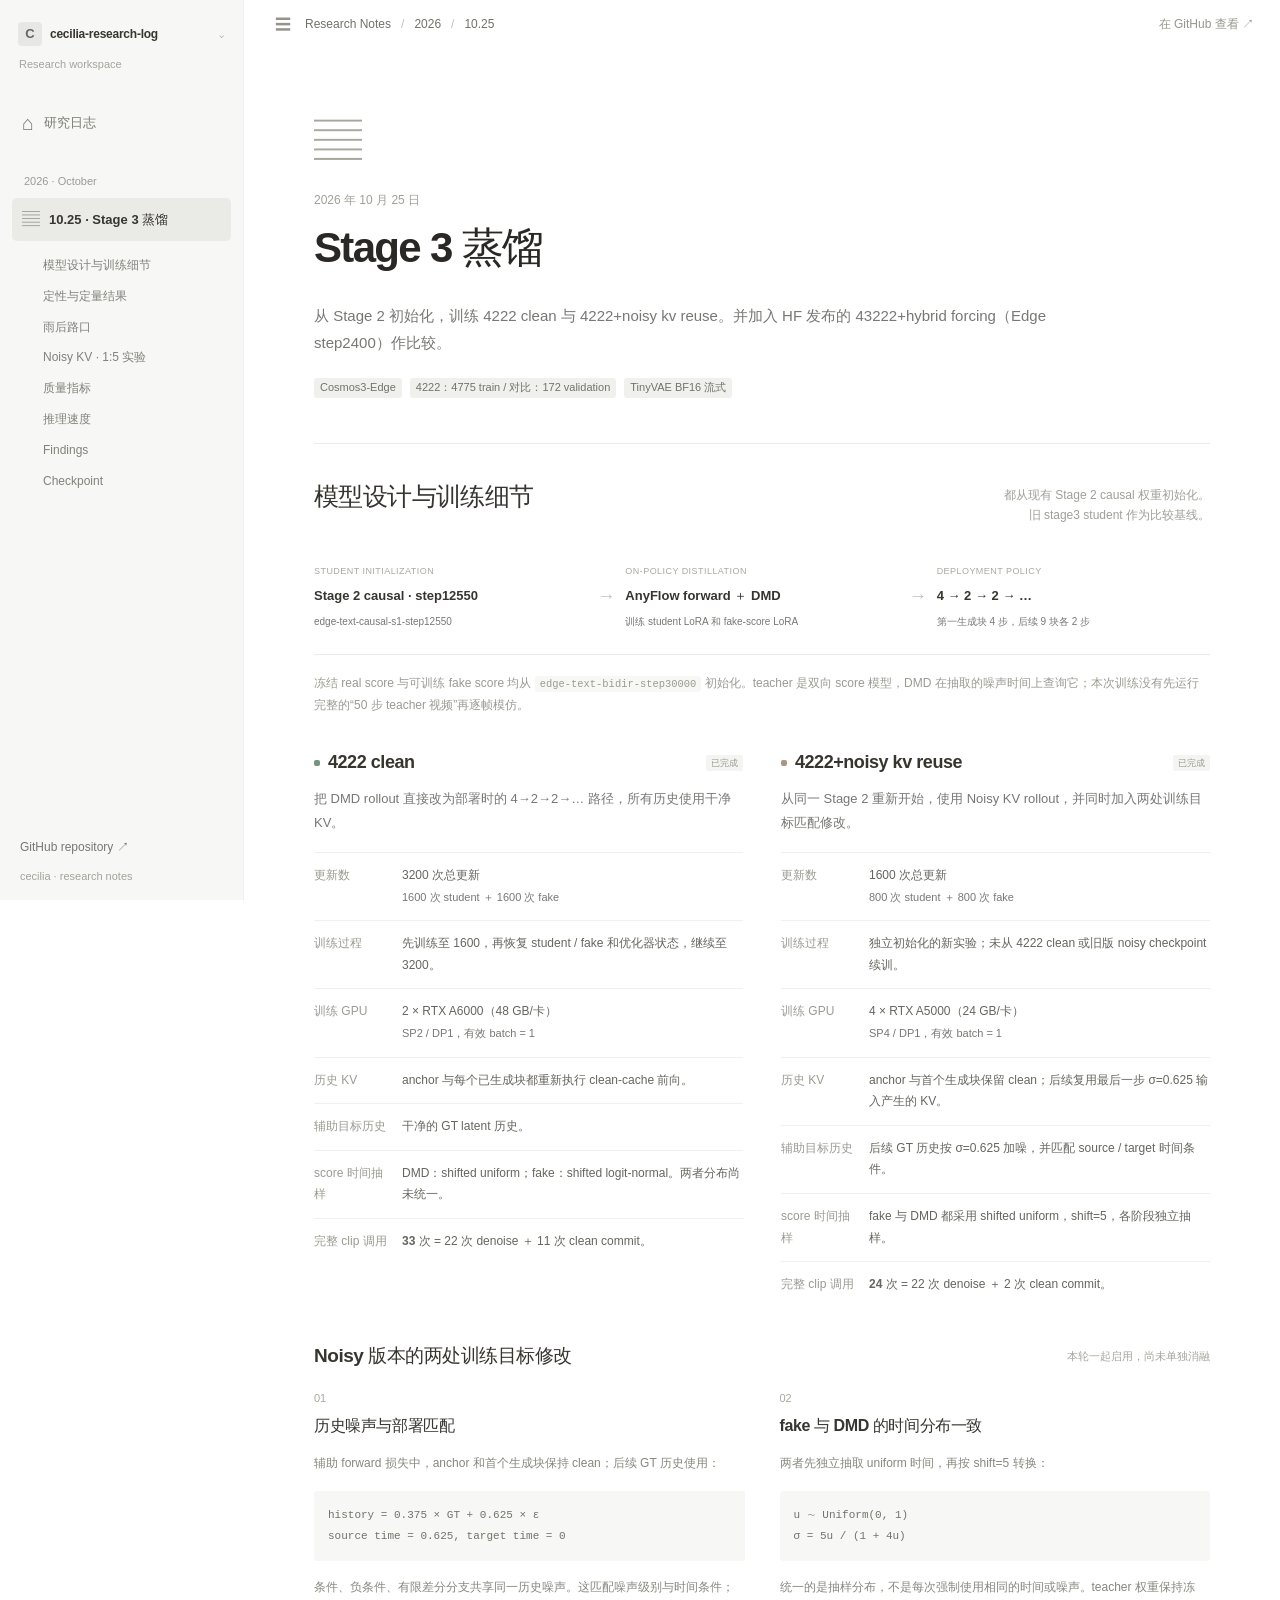
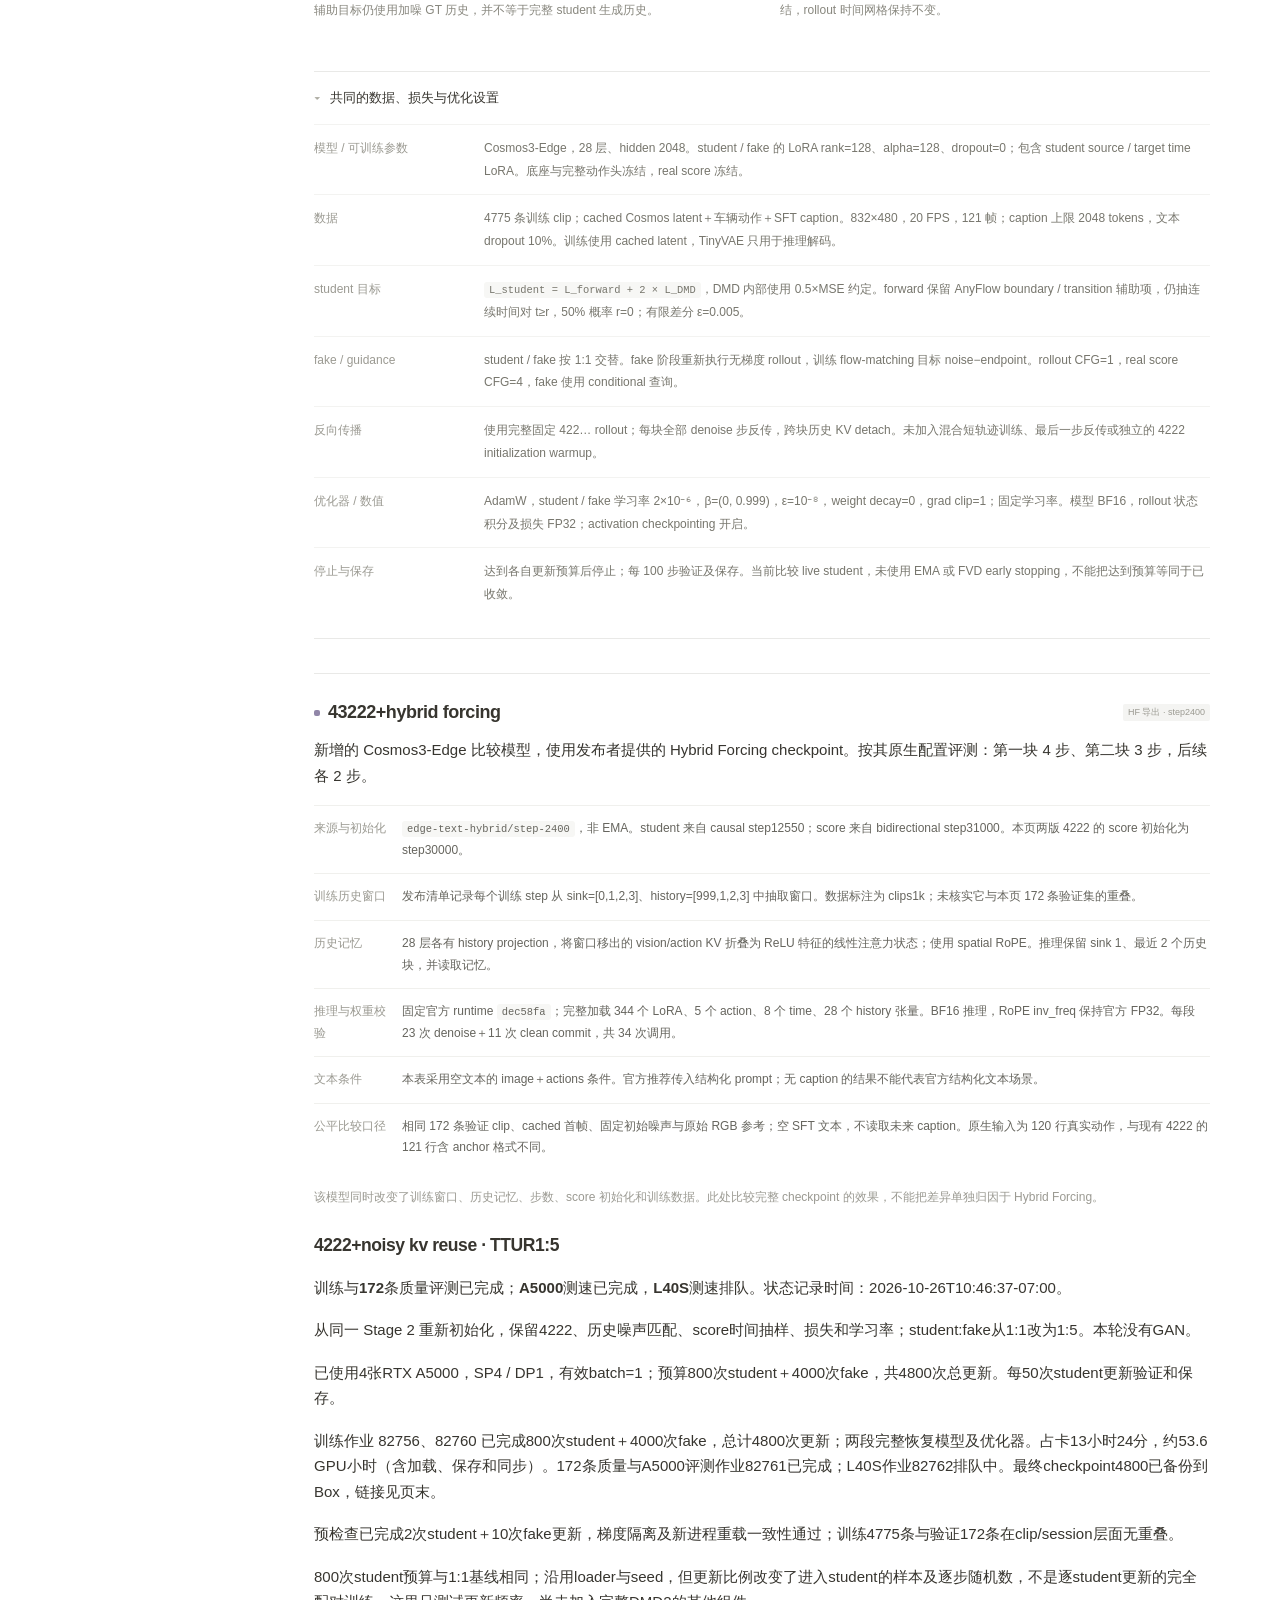
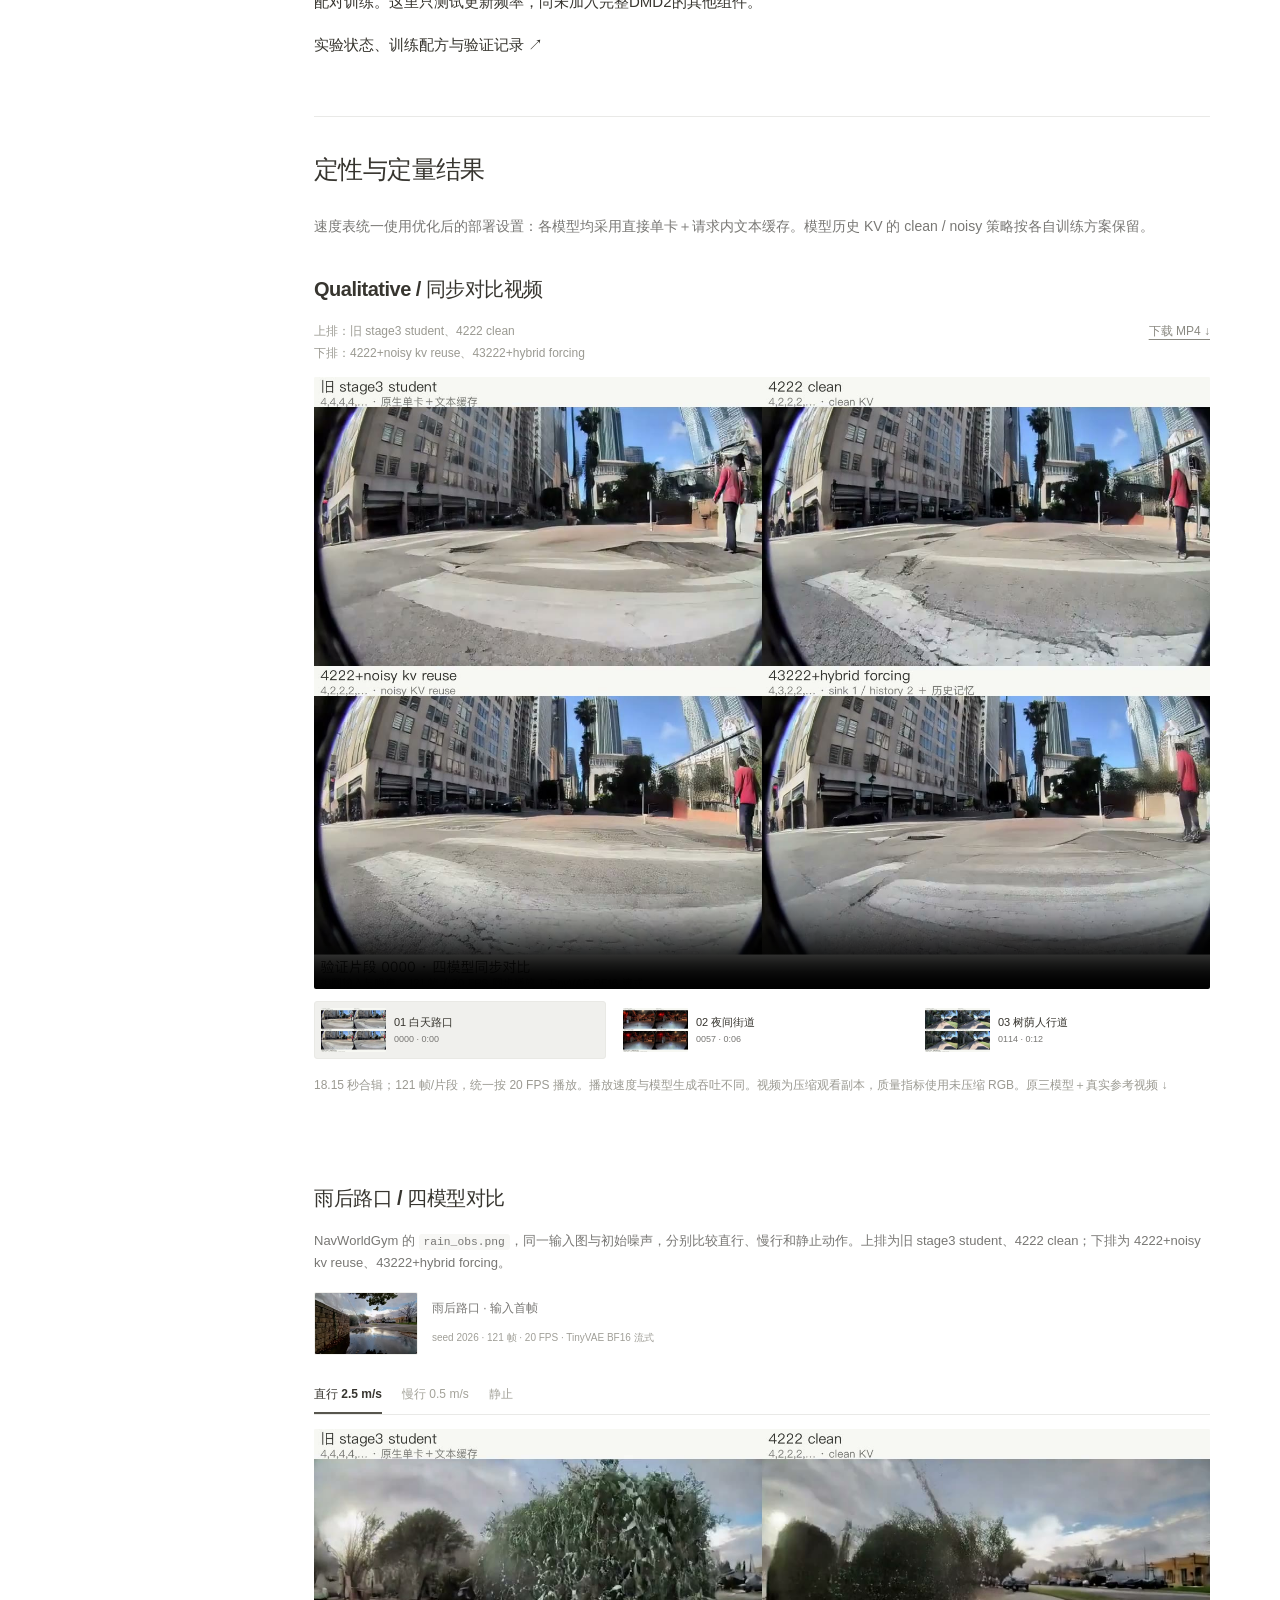
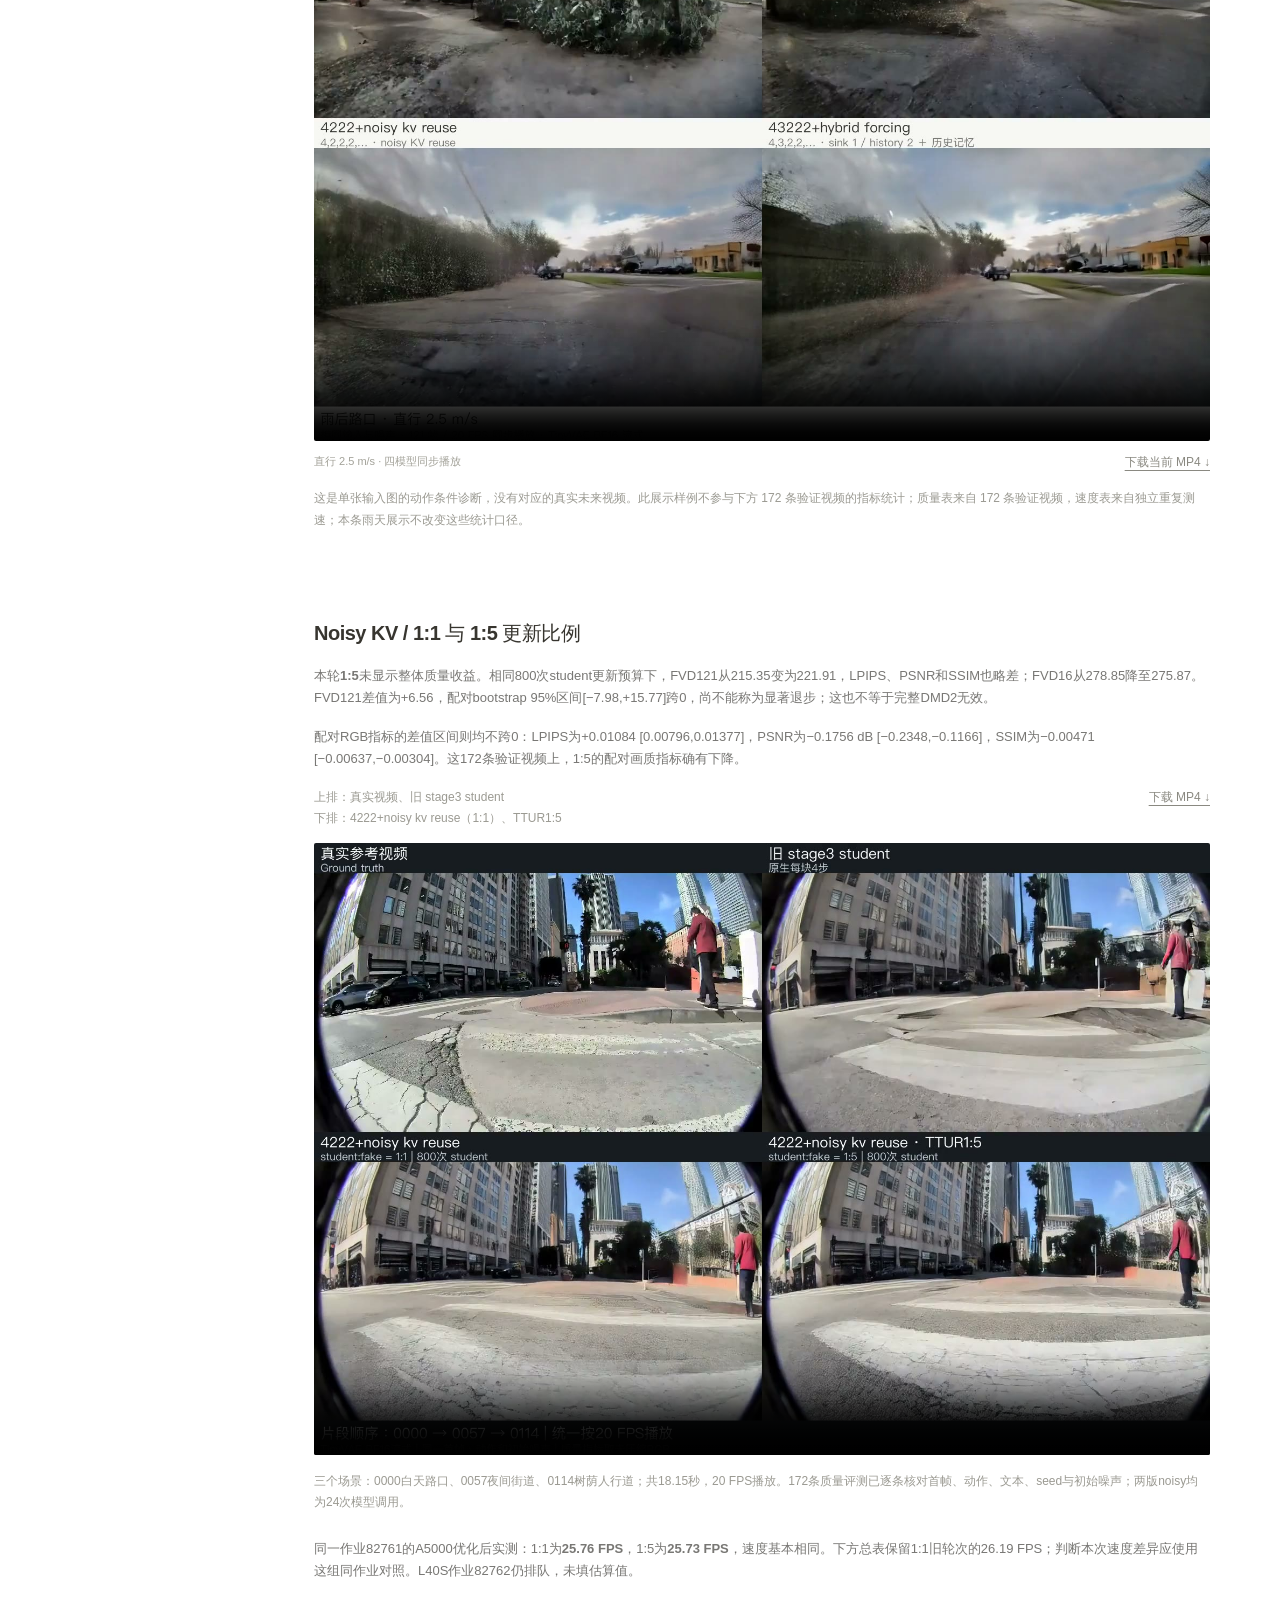
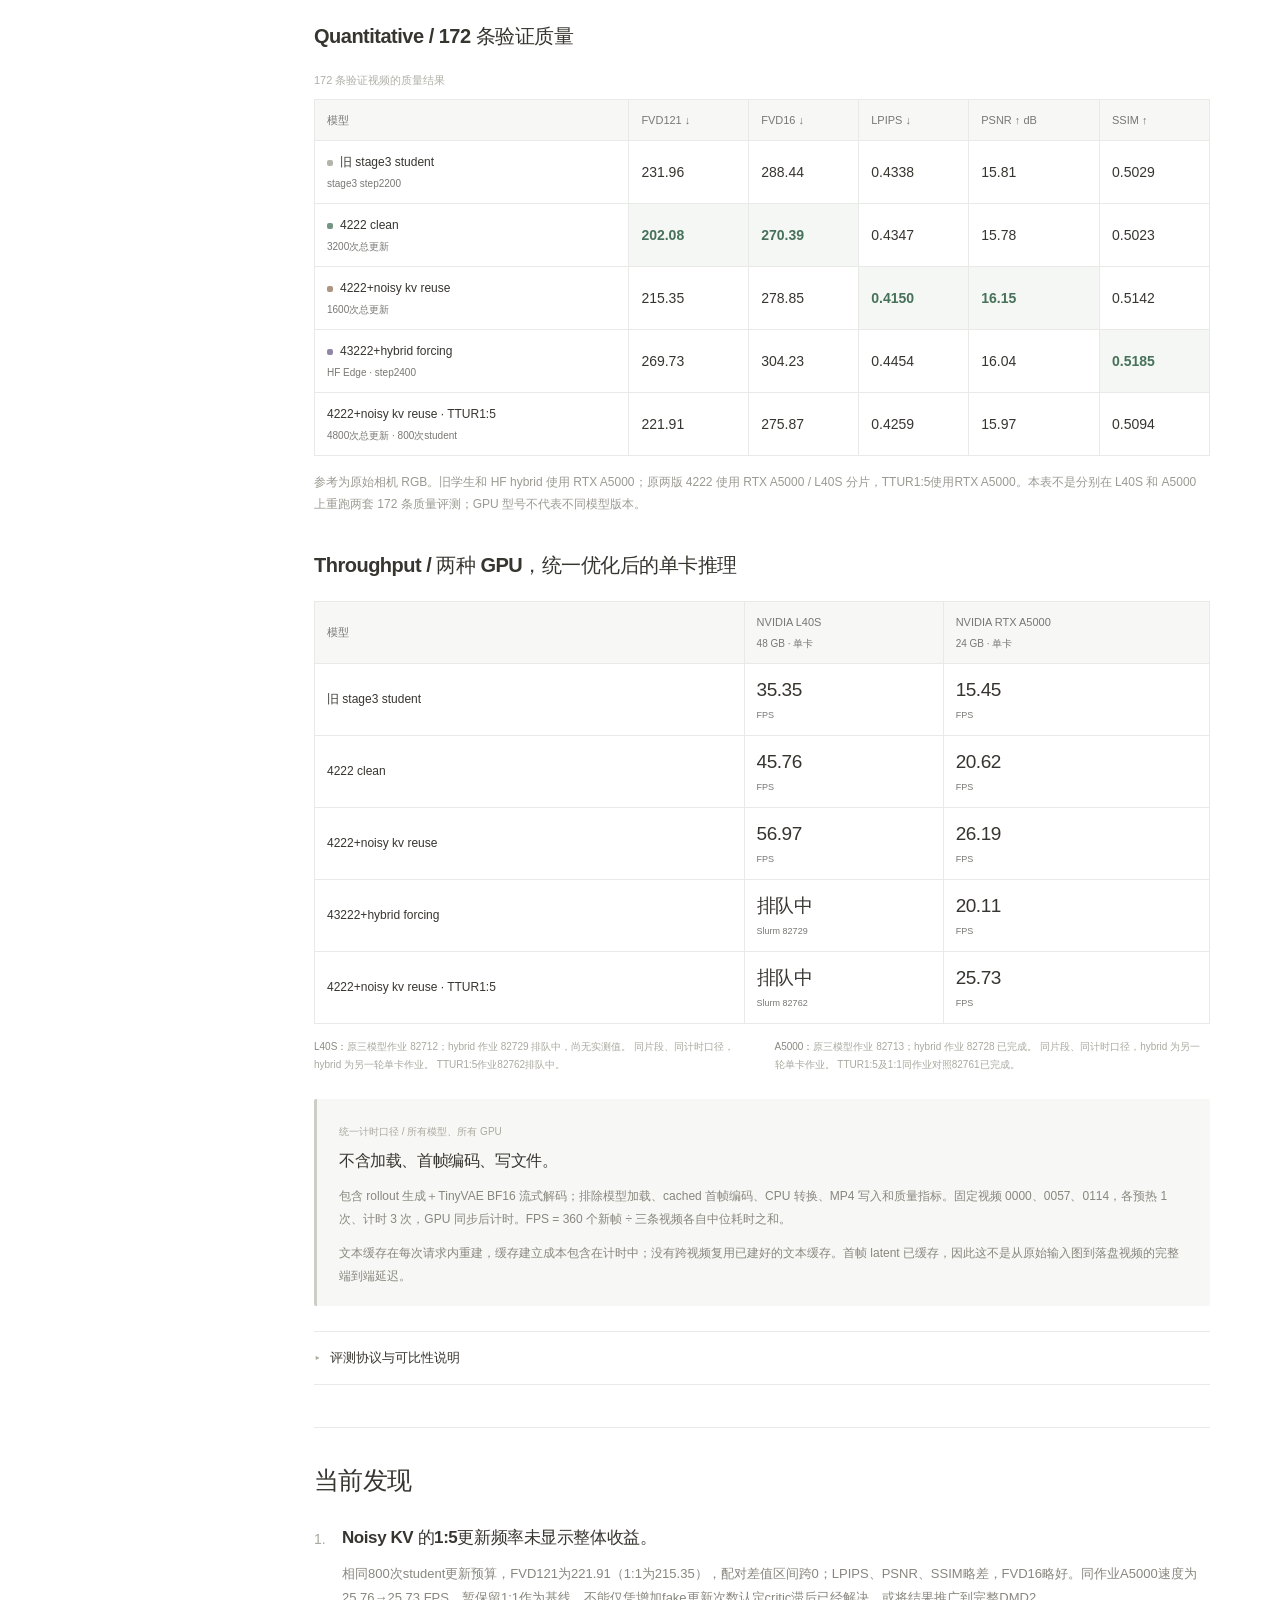
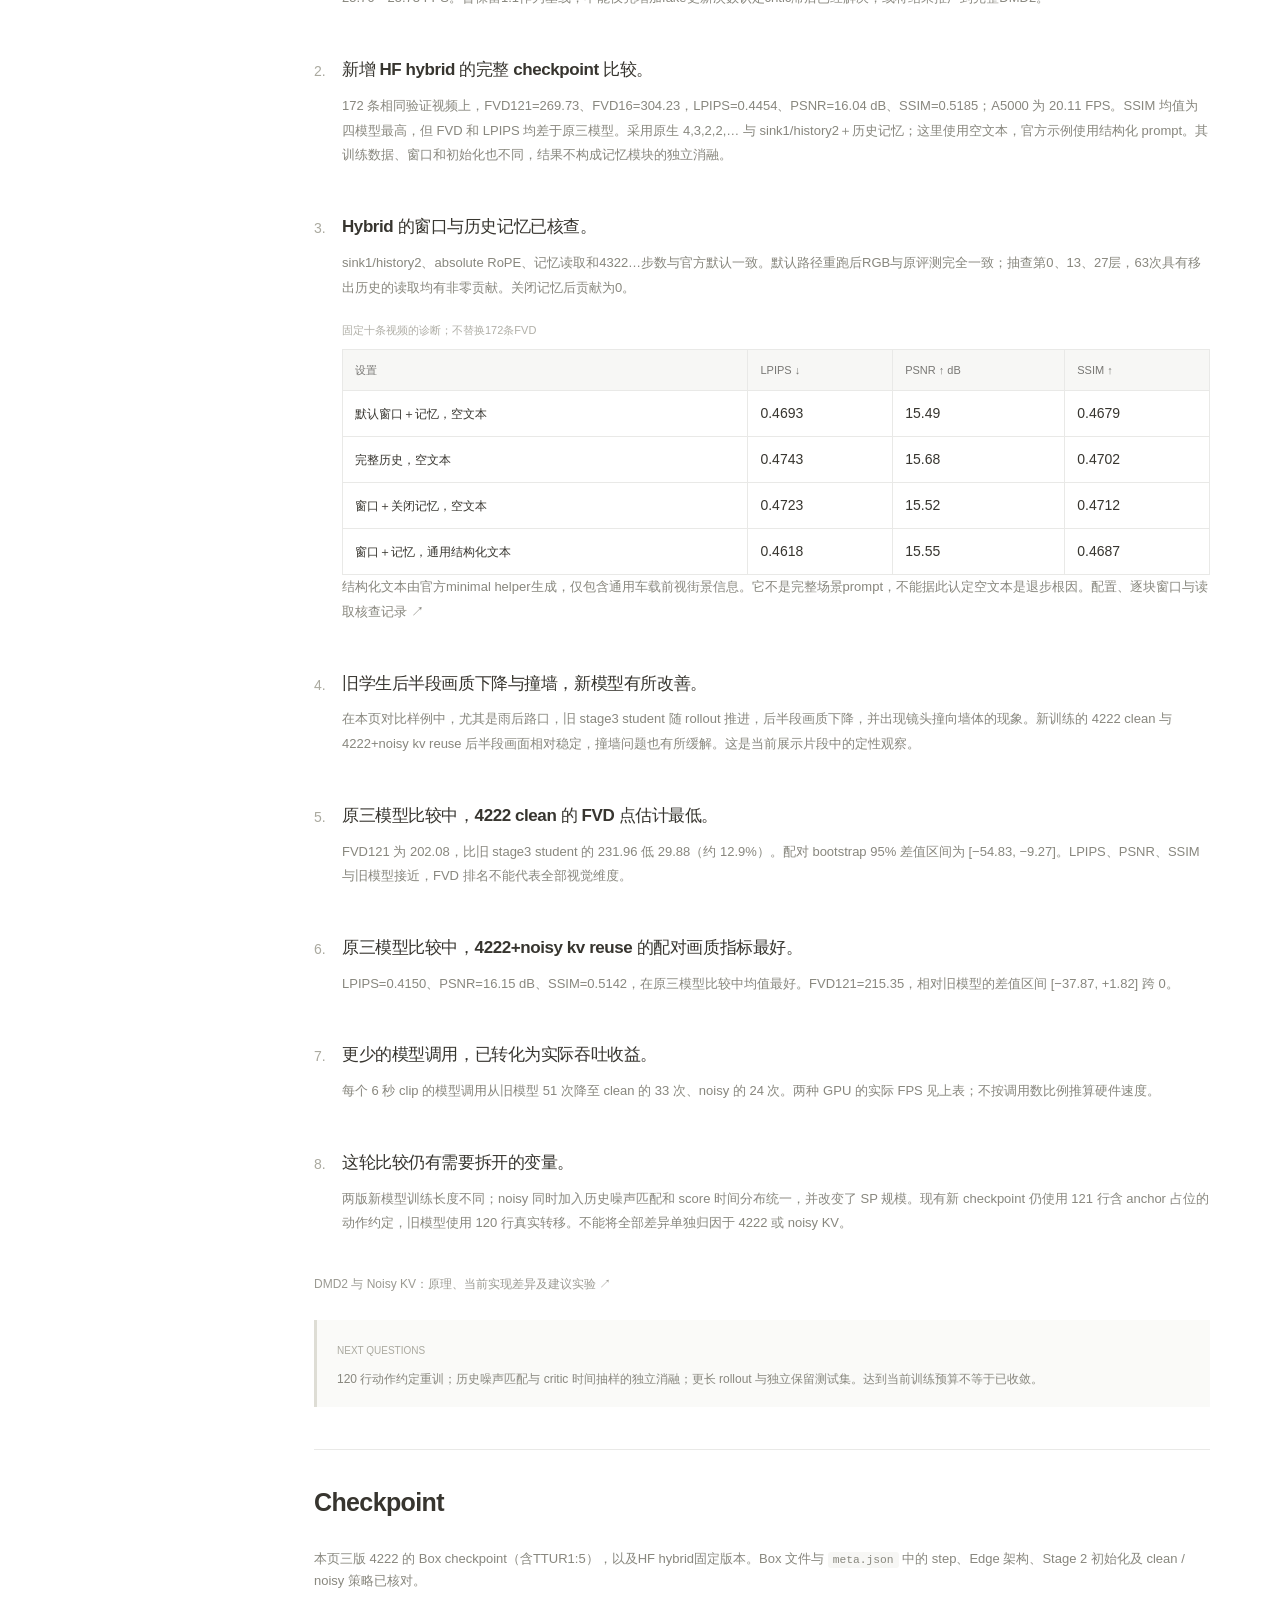
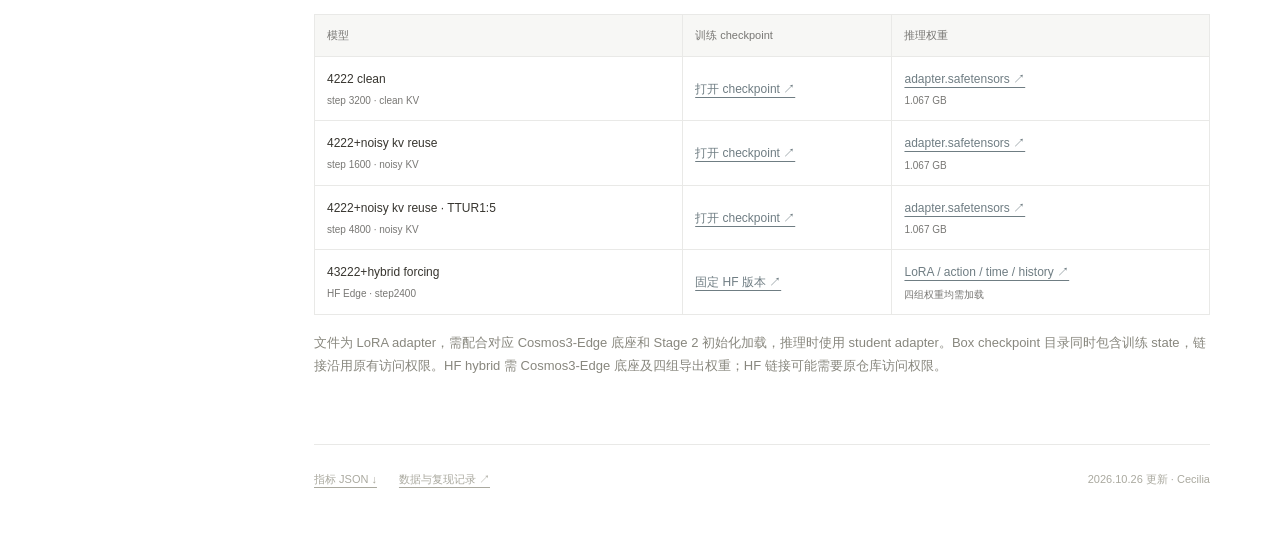
==== commit ef409cca: "Report completed Noisy KV 1:5 experiment and paired evaluation" ====
--- a/docs/index.html
+++ b/docs/index.html
@@ -4,7 +4,7 @@
 <meta name="description" content="Cecilia 的研究日志：模型设计与训练细节、定性与定量结果、Findings。Stage 3 蒸馏，L40S / A5000 优化后推理结果。">
 <meta name="theme-color" content="#ffffff"><link rel="icon" href="assets/favicon.svg" type="image/svg+xml"><link rel="stylesheet" href="style.css"><script defer src="app.js"></script></head>
 <body class="research-log"><a class="skip" href="#log-2026-10-25">跳到日志正文</a>
-<aside class="date-sidebar" id="research-sidebar"><a href="#log-2026-10-25" class="workspace-name"><span class="workspace-icon">C</span><strong>cecilia-research-log</strong><span class="chevron" aria-hidden="true">⌄</span></a><div class="workspace-caption">Research workspace</div><a class="sidebar-home" href="#log-2026-10-25"><span aria-hidden="true">⌂</span>研究日志</a><div class="sidebar-label">2026 · October</div><nav aria-label="按日期浏览"><a class="date-link active" href="#log-2026-10-25" aria-current="page"><span aria-hidden="true">▤</span><span>10.25 · Stage 3 蒸馏</span></a></nav><nav class="entry-nav" aria-label="本页目录"><a href="#model-design">模型设计与训练细节</a><a href="#results">定性与定量结果</a><a href="#rain-results">雨后路口</a><a href="#quality-results">质量指标</a><a href="#throughput-results">推理速度</a><a href="#findings">Findings</a><a href="#checkpoints">Checkpoint</a></nav><div class="sidebar-bottom"><a href="https://github.com/CeciliaTheBirb/research-log" target="_blank" rel="noopener">GitHub repository ↗</a><span>cecilia · research notes</span></div></aside><div class="page-workspace"><header class="log-masthead"><div class="breadcrumb"><button class="sidebar-toggle" aria-label="切换侧栏" aria-controls="research-sidebar" aria-expanded="true">☰</button><span>Research Notes</span><span class="breadcrumb-slash">/</span><span>2026</span><span class="breadcrumb-slash">/</span><span>10.25</span></div><a href="https://github.com/CeciliaTheBirb/research-log" target="_blank" rel="noopener">在 GitHub 查看 ↗</a></header><main class="log-content" id="log-2026-10-25"><header class="entry-header"><div class="page-icon" aria-hidden="true">▤</div><div class="entry-date">2026 年 10 月 25 日</div><h1>Stage 3 蒸馏</h1><p class="entry-deck">从 Stage 2 初始化，训练 4222 clean 与 4222+noisy kv reuse。并加入 HF 发布的 43222+hybrid forcing（Edge step2400）作比较。</p><div class="entry-tags"><span>Cosmos3-Edge</span><span>4222：4775 train / 对比：172 validation</span><span>TinyVAE BF16 流式</span></div></header>
+<aside class="date-sidebar" id="research-sidebar"><a href="#log-2026-10-25" class="workspace-name"><span class="workspace-icon">C</span><strong>cecilia-research-log</strong><span class="chevron" aria-hidden="true">⌄</span></a><div class="workspace-caption">Research workspace</div><a class="sidebar-home" href="#log-2026-10-25"><span aria-hidden="true">⌂</span>研究日志</a><div class="sidebar-label">2026 · October</div><nav aria-label="按日期浏览"><a class="date-link active" href="#log-2026-10-25" aria-current="page"><span aria-hidden="true">▤</span><span>10.25 · Stage 3 蒸馏</span></a></nav><nav class="entry-nav" aria-label="本页目录"><a href="#model-design">模型设计与训练细节</a><a href="#results">定性与定量结果</a><a href="#rain-results">雨后路口</a><a href="#ttur-results">Noisy KV · 1:5 实验</a><a href="#quality-results">质量指标</a><a href="#throughput-results">推理速度</a><a href="#findings">Findings</a><a href="#checkpoints">Checkpoint</a></nav><div class="sidebar-bottom"><a href="https://github.com/CeciliaTheBirb/research-log" target="_blank" rel="noopener">GitHub repository ↗</a><span>cecilia · research notes</span></div></aside><div class="page-workspace"><header class="log-masthead"><div class="breadcrumb"><button class="sidebar-toggle" aria-label="切换侧栏" aria-controls="research-sidebar" aria-expanded="true">☰</button><span>Research Notes</span><span class="breadcrumb-slash">/</span><span>2026</span><span class="breadcrumb-slash">/</span><span>10.25</span></div><a href="https://github.com/CeciliaTheBirb/research-log" target="_blank" rel="noopener">在 GitHub 查看 ↗</a></header><main class="log-content" id="log-2026-10-25"><header class="entry-header"><div class="page-icon" aria-hidden="true">▤</div><div class="entry-date">2026 年 10 月 25 日</div><h1>Stage 3 蒸馏</h1><p class="entry-deck">从 Stage 2 初始化，训练 4222 clean 与 4222+noisy kv reuse。并加入 HF 发布的 43222+hybrid forcing（Edge step2400）作比较。</p><div class="entry-tags"><span>Cosmos3-Edge</span><span>4222：4775 train / 对比：172 validation</span><span>TinyVAE BF16 流式</span></div></header>
 <section id="model-design" class="log-section">
       <div class="section-head"><div><div class="eyebrow">01 / MODEL DESIGN + TRAINING</div><h2>模型设计与训练细节</h2></div><p>都从现有 Stage 2 causal 权重初始化。<br>旧 stage3 student 作为比较基线。</p></div>
       <div class="lineage"><div><span>STUDENT INITIALIZATION</span><strong>Stage 2 causal · step12550</strong><small>edge-text-causal-s1-step12550</small></div><div class="lineage-arrow" aria-hidden="true">→</div><div><span>ON-POLICY DISTILLATION</span><strong>AnyFlow forward ＋ DMD</strong><small>训练 student LoRA 和 fake-score LoRA</small></div><div class="lineage-arrow" aria-hidden="true">→</div><div><span>DEPLOYMENT POLICY</span><strong>4 → 2 → 2 → …</strong><small>第一生成块 4 步，后续 9 块各 2 步</small></div></div>
@@ -20,19 +20,19 @@
 
       <details class="detail" open><summary>共同的数据、损失与优化设置 <span>+</span></summary><div class="detail-body common-settings"><dl><div><dt>模型 / 可训练参数</dt><dd>Cosmos3-Edge，28 层、hidden 2048。student / fake 的 LoRA rank=128、alpha=128、dropout=0；包含 student source / target time LoRA。底座与完整动作头冻结，real score 冻结。</dd></div><div><dt>数据</dt><dd>4775 条训练 clip；cached Cosmos latent＋车辆动作＋SFT caption。832×480，20 FPS，121 帧；caption 上限 2048 tokens，文本 dropout 10%。训练使用 cached latent，TinyVAE 只用于推理解码。</dd></div><div><dt>student 目标</dt><dd><code>L_student = L_forward + 2 × L_DMD</code>，DMD 内部使用 0.5×MSE 约定。forward 保留 AnyFlow boundary / transition 辅助项，仍抽连续时间对 t≥r，50% 概率 r=0；有限差分 ε=0.005。</dd></div><div><dt>fake / guidance</dt><dd>student / fake 按 1:1 交替。fake 阶段重新执行无梯度 rollout，训练 flow-matching 目标 noise−endpoint。rollout CFG=1，real score CFG=4，fake 使用 conditional 查询。</dd></div><div><dt>反向传播</dt><dd>使用完整固定 422… rollout；每块全部 denoise 步反传，跨块历史 KV detach。未加入混合短轨迹训练、最后一步反传或独立的 4222 initialization warmup。</dd></div><div><dt>优化器 / 数值</dt><dd>AdamW，student / fake 学习率 2×10⁻⁶，β=(0, 0.999)，ε=10⁻⁸，weight decay=0，grad clip=1；固定学习率。模型 BF16，rollout 状态积分及损失 FP32；activation checkpointing 开启。</dd></div><div><dt>停止与保存</dt><dd>达到各自更新预算后停止；每 100 步验证及保存。当前比较 live student，未使用 EMA 或 FVD early stopping，不能把达到预算等同于已收敛。</dd></div></dl></div></details>
 <article class="recipe hybrid" id="hybrid-design"><div class="recipe-top"><span class="swatch"></span><h3>43222+hybrid forcing</h3><span class="done">HF 导出 · step2400</span></div><p>新增的 Cosmos3-Edge 比较模型，使用发布者提供的 Hybrid Forcing checkpoint。按其原生配置评测：第一块 4 步、第二块 3 步，后续各 2 步。</p><dl><div><dt>来源与初始化</dt><dd><code>edge-text-hybrid/step-2400</code>，非 EMA。student 来自 causal step12550；score 来自 bidirectional step31000。本页两版 4222 的 score 初始化为 step30000。</dd></div><div><dt>训练历史窗口</dt><dd>发布清单记录每个训练 step 从 sink=[0,1,2,3]、history=[999,1,2,3] 中抽取窗口。数据标注为 clips1k；未核实它与本页 172 条验证集的重叠。</dd></div><div><dt>历史记忆</dt><dd>28 层各有 history projection，将窗口移出的 vision/action KV 折叠为 ReLU 特征的线性注意力状态；使用 spatial RoPE。推理保留 sink 1、最近 2 个历史块，并读取记忆。</dd></div><div><dt>推理与权重校验</dt><dd>固定官方 runtime <code>dec58fa</code>；完整加载 344 个 LoRA、5 个 action、8 个 time、28 个 history 张量。BF16 推理，RoPE inv_freq 保持官方 FP32。每段 23 次 denoise＋11 次 clean commit，共 34 次调用。</dd></div><div><dt>文本条件</dt><dd>本表采用空文本的 image＋actions 条件。官方推荐传入结构化 prompt；无 caption 的结果不能代表官方结构化文本场景。</dd></div><div><dt>公平比较口径</dt><dd>相同 172 条验证 clip、cached 首帧、固定初始噪声与原始 RGB 参考；空 SFT 文本，不读取未来 caption。原生输入为 120 行真实动作，与现有 4222 的 121 行含 anchor 格式不同。</dd></div></dl><p class="caption-note">该模型同时改变了训练窗口、历史记忆、步数、score 初始化和训练数据。此处比较完整 checkpoint 的效果，不能把差异单独归因于 Hybrid Forcing。</p></article>
-<div class="model-card" id="noisy-ttur15"><h3>4222+noisy kv reuse · TTUR1:5</h3><p><strong>正式训练运行中：2160/4800（45%），360次student＋1800次fake</strong>。状态记录时间：2026-10-25T23:16:19-07:00。</p><p>从同一 Stage 2 重新初始化，保留4222、历史噪声匹配、score时间抽样、损失和学习率；student:fake从1:1改为1:5。本轮没有GAN。</p><p>使用4张RTX A5000，SP4 / DP1，有效batch=1；目标800次student＋4000次fake，共4800次总更新。每50次student更新验证和保存。拆成两段作业，通过完整训练状态衔接。</p><p>训练作业：82756、82760。完成后自动运行172条质量评测与A5000 / L40S优化后测速，评测作业：82761、82762。当前没有该实验的新FVD或FPS结果。</p><p>预检查已完成2次student＋10次fake更新，梯度隔离及新进程重载一致性通过；训练4775条与验证172条在clip/session层面无重叠。</p><p><a href="https://github.com/CeciliaTheBirb/research-log/blob/main/data/2026-10-25/noisy-ttur15/README.md" target="_blank" rel="noopener">实验状态、训练配方与验证记录 ↗</a></p></div></section>
+<div class="model-card" id="noisy-ttur15"><h3>4222+noisy kv reuse · TTUR1:5</h3><p><strong>训练与172条质量评测已完成；A5000测速已完成，L40S测速排队</strong>。状态记录时间：2026-10-26T10:46:37-07:00。</p><p>从同一 Stage 2 重新初始化，保留4222、历史噪声匹配、score时间抽样、损失和学习率；student:fake从1:1改为1:5。本轮没有GAN。</p><p>已使用4张RTX A5000，SP4 / DP1，有效batch=1；预算800次student＋4000次fake，共4800次总更新。每50次student更新验证和保存。</p><p>训练作业 82756、82760 已完成800次student＋4000次fake，总计4800次更新；两段完整恢复模型及优化器。占卡13小时24分，约53.6 GPU小时（含加载、保存和同步）。172条质量与A5000评测作业82761已完成；L40S作业82762排队中。最终checkpoint4800已备份到Box，链接见页末。</p><p>预检查已完成2次student＋10次fake更新，梯度隔离及新进程重载一致性通过；训练4775条与验证172条在clip/session层面无重叠。</p><p>800次student预算与1:1基线相同；沿用loader与seed，但更新比例改变了进入student的样本及逐步随机数，不是逐student更新的完全配对训练。这里只测试更新频率，尚未加入完整DMD2的其他组件。</p><p><a href="https://github.com/CeciliaTheBirb/research-log/blob/main/data/2026-10-25/noisy-ttur15/README.md" target="_blank" rel="noopener">实验状态、训练配方与验证记录 ↗</a></p></div></section>
 <section id="results" class="log-section"><div class="section-head"><div><div class="eyebrow">02 / QUALITATIVE + QUANTITATIVE RESULTS</div><h2>定性与定量结果</h2></div></div>
-<p class="section-intro">速度表统一使用优化后的部署设置：四个模型均采用直接单卡＋请求内文本缓存。模型历史 KV 的 clean / noisy 策略按各自训练方案保留。</p>
+<p class="section-intro">速度表统一使用优化后的部署设置：各模型均采用直接单卡＋请求内文本缓存。模型历史 KV 的 clean / noisy 策略按各自训练方案保留。</p>
 <h3 class="result-title">Qualitative / 同步对比视频</h3><div class="viewer-head"><p>上排：旧 stage3 student、4222 clean<br>下排：4222+noisy kv reuse、43222+hybrid forcing</p><a href="assets/model-comparison.mp4" download>下载 MP4 ↓</a></div>
 <div class="video-shell"><video id="comparison-video" controls playsinline preload="metadata" poster="assets/quality-poster.jpg" aria-label="四个模型的优化后同步对比"><source src="assets/model-comparison.mp4" type="video/mp4">请下载 MP4 观看。</video></div>
 <div class="scene-picker" aria-label="跳转到场景"><button class="scene active" data-time="0"><img src="assets/quality-poster.jpg" alt="白天路口"><span>01 白天路口<small>0000 · 0:00</small></span></button><button class="scene" data-time="6.05"><img src="assets/quality-poster-1.jpg" alt="夜间街道"><span>02 夜间街道<small>0057 · 0:06</small></span></button><button class="scene" data-time="12.1"><img src="assets/quality-poster-2.jpg" alt="树荫人行道"><span>03 树荫人行道<small>0114 · 0:12</small></span></button></div>
 <p class="caption-note">18.15 秒合辑；121 帧/片段，统一按 20 FPS 播放。播放速度与模型生成吞吐不同。视频为压缩观看副本，质量指标使用未压缩 RGB。<a href="assets/model-comparison-with-reference.mp4" download>原三模型＋真实参考视频 ↓</a></p>
 <div id="rain-results" class="rain-results"><h3 class="result-title">雨后路口 / 四模型对比</h3><p>NavWorldGym 的 <code>rain_obs.png</code>，同一输入图与初始噪声，分别比较直行、慢行和静止动作。上排为旧 stage3 student、4222 clean；下排为 4222+noisy kv reuse、43222+hybrid forcing。</p><div class="rain-input"><img src="assets/rain-input.png" alt="雨后路口输入首帧：左侧石墙、地面积水、前方路口"><div><strong>雨后路口 · 输入首帧</strong><span>seed 2026 · 121 帧 · 20 FPS · TinyVAE BF16 流式</span></div></div><div class="rain-controls" role="group" aria-label="选择雨后场景动作"><button class="active" data-rain="2p5mps" aria-pressed="true">直行 2.5 m/s</button><button data-rain="0p5mps" aria-pressed="false">慢行 0.5 m/s</button><button data-rain="stop" aria-pressed="false">静止</button></div><div class="video-shell"><video id="rain-video" controls playsinline preload="metadata" poster="assets/rain-poster-2p5mps.jpg" aria-label="雨后路口四模型同步对比"><source src="assets/rain-comparison-2p5mps.mp4" type="video/mp4"></video></div><div class="viewer-head rain-download"><span id="rain-action-label">直行 2.5 m/s · 四模型同步播放</span><a id="rain-download" href="assets/rain-comparison-2p5mps.mp4" download>下载当前 MP4 ↓</a></div><p class="caption-note">这是单张输入图的动作条件诊断，没有对应的真实未来视频。此展示样例不参与下方 172 条验证视频的指标统计；质量表来自 172 条验证视频，速度表来自独立重复测速；本条雨天展示不改变这些统计口径。</p></div>
-<h3 class="result-title" id="quality-results">Quantitative / 172 条验证质量</h3><div class="table-wrap"><table class="results-table"><caption>172 条验证视频的质量结果</caption><thead><tr><th scope="col">模型</th><th scope="col">FVD121 ↓</th><th scope="col">FVD16 ↓</th><th scope="col">LPIPS ↓</th><th scope="col">PSNR ↑ dB</th><th scope="col">SSIM ↑</th></tr></thead><tbody id="results-body"><tr class="old"><th scope="row"><span class="swatch"></span>旧 stage3 student<small>stage3 step2200</small></th><td>231.96</td><td>288.44</td><td>0.4338</td><td>15.81</td><td>0.5029</td></tr><tr class="clean"><th scope="row"><span class="swatch"></span>4222 clean<small>3200次总更新</small></th><td class="best">202.08</td><td class="best">270.39</td><td>0.4347</td><td>15.78</td><td>0.5023</td></tr><tr class="noisy"><th scope="row"><span class="swatch"></span>4222+noisy kv reuse<small>1600次总更新</small></th><td>215.35</td><td>278.85</td><td class="best">0.4150</td><td class="best">16.15</td><td>0.5142</td></tr><tr class="hybrid"><th scope="row"><span class="swatch"></span>43222+hybrid forcing<small>HF Edge · step2400</small></th><td>269.73</td><td>304.23</td><td>0.4454</td><td>16.04</td><td class="best">0.5185</td></tr></tbody></table></div>
+<div id="ttur-results" class="rain-results"><h3 class="result-title">Noisy KV / 1:1 与 1:5 更新比例</h3><p><strong>本轮1:5未显示整体质量收益。</strong>相同800次student更新预算下，FVD121从215.35变为221.91，LPIPS、PSNR和SSIM也略差；FVD16从278.85降至275.87。FVD121差值为+6.56，配对bootstrap 95%区间[−7.98,+15.77]跨0，尚不能称为显著退步；这也不等于完整DMD2无效。</p><p>配对RGB指标的差值区间则均不跨0：LPIPS为+0.01084 [0.00796,0.01377]，PSNR为−0.1756 dB [−0.2348,−0.1166]，SSIM为−0.00471 [−0.00637,−0.00304]。这172条验证视频上，1:5的配对画质指标确有下降。</p><div class="viewer-head"><p>上排：真实视频、旧 stage3 student<br>下排：4222+noisy kv reuse（1:1）、TTUR1:5</p><a href="assets/noisy-ttur15-comparison.mp4" download>下载 MP4 ↓</a></div><div class="video-shell"><video id="ttur-video" controls playsinline preload="metadata" poster="assets/noisy-ttur15-comparison.jpg" aria-label="真实视频、旧学生及Noisy KV两种更新比例的同步对比"><source src="assets/noisy-ttur15-comparison.mp4" type="video/mp4">请下载MP4观看。</video></div><p class="caption-note">三个场景：0000白天路口、0057夜间街道、0114树荫人行道；共18.15秒，20 FPS播放。172条质量评测已逐条核对首帧、动作、文本、seed与初始噪声；两版noisy均为24次模型调用。</p><p>同一作业82761的A5000优化后实测：1:1为<strong>25.76 FPS</strong>，1:5为<strong>25.73 FPS</strong>，速度基本相同。下方总表保留1:1旧轮次的26.19 FPS；判断本次速度差异应使用这组同作业对照。L40S作业82762仍排队，未填估算值。</p></div><h3 class="result-title" id="quality-results">Quantitative / 172 条验证质量</h3><div class="table-wrap"><table class="results-table"><caption>172 条验证视频的质量结果</caption><thead><tr><th scope="col">模型</th><th scope="col">FVD121 ↓</th><th scope="col">FVD16 ↓</th><th scope="col">LPIPS ↓</th><th scope="col">PSNR ↑ dB</th><th scope="col">SSIM ↑</th></tr></thead><tbody id="results-body"><tr class="old"><th scope="row"><span class="swatch"></span>旧 stage3 student<small>stage3 step2200</small></th><td>231.96</td><td>288.44</td><td>0.4338</td><td>15.81</td><td>0.5029</td></tr><tr class="clean"><th scope="row"><span class="swatch"></span>4222 clean<small>3200次总更新</small></th><td class="best">202.08</td><td class="best">270.39</td><td>0.4347</td><td>15.78</td><td>0.5023</td></tr><tr class="noisy"><th scope="row"><span class="swatch"></span>4222+noisy kv reuse<small>1600次总更新</small></th><td>215.35</td><td>278.85</td><td class="best">0.4150</td><td class="best">16.15</td><td>0.5142</td></tr><tr class="hybrid"><th scope="row"><span class="swatch"></span>43222+hybrid forcing<small>HF Edge · step2400</small></th><td>269.73</td><td>304.23</td><td>0.4454</td><td>16.04</td><td class="best">0.5185</td></tr><tr class="noisy-ttur"><th scope="row">4222+noisy kv reuse · TTUR1:5<small>4800次总更新 · 800次student</small></th><td>221.91</td><td>275.87</td><td>0.4259</td><td>15.97</td><td>0.5094</td></tr></tbody></table></div>
 
-<p class="caption-note">参考为原始相机 RGB。旧学生和 HF hybrid 使用 RTX A5000；两版 4222 使用 RTX A5000 / L40S 分片。本表不是分别在 L40S 和 A5000 上重跑两套 172 条质量评测；GPU 型号不代表不同模型版本。</p>
-<h3 class="result-title" id="throughput-results">Throughput / 两种 GPU，统一优化后的单卡推理</h3><div class="table-wrap"><table class="hardware-table"><thead><tr><th scope="col">模型</th><th scope="col">NVIDIA L40S<br><small>48 GB · 单卡</small></th><th scope="col">NVIDIA RTX A5000<br><small>24 GB · 单卡</small></th></tr></thead><tbody><tr><th scope="row">旧 stage3 student</th><td>35.35<small>FPS</small></td><td>15.45<small>FPS</small></td></tr><tr><th scope="row">4222 clean</th><td>45.76<small>FPS</small></td><td>20.62<small>FPS</small></td></tr><tr><th scope="row">4222+noisy kv reuse</th><td>56.97<small>FPS</small></td><td>26.19<small>FPS</small></td></tr><tr><th scope="row">43222+hybrid forcing</th><td class="pending">排队中<small>Slurm 82729</small></td><td>20.11<small>FPS</small></td></tr></tbody></table></div>
-<div class="hardware-notes"><p><b>L40S：</b><span id="l40s-status">原三模型作业 82712；hybrid 作业 82729 排队中，尚无实测值。 同片段、同计时口径，hybrid 为另一轮单卡作业。</span></p><p><b>A5000：</b><span id="a5000-status">原三模型作业 82713；hybrid 作业 82728 已完成。 同片段、同计时口径，hybrid 为另一轮单卡作业。</span></p></div>
+<p class="caption-note">参考为原始相机 RGB。旧学生和 HF hybrid 使用 RTX A5000；原两版 4222 使用 RTX A5000 / L40S 分片，TTUR1:5使用RTX A5000。本表不是分别在 L40S 和 A5000 上重跑两套 172 条质量评测；GPU 型号不代表不同模型版本。</p>
+<h3 class="result-title" id="throughput-results">Throughput / 两种 GPU，统一优化后的单卡推理</h3><div class="table-wrap"><table class="hardware-table"><thead><tr><th scope="col">模型</th><th scope="col">NVIDIA L40S<br><small>48 GB · 单卡</small></th><th scope="col">NVIDIA RTX A5000<br><small>24 GB · 单卡</small></th></tr></thead><tbody><tr><th scope="row">旧 stage3 student</th><td>35.35<small>FPS</small></td><td>15.45<small>FPS</small></td></tr><tr><th scope="row">4222 clean</th><td>45.76<small>FPS</small></td><td>20.62<small>FPS</small></td></tr><tr><th scope="row">4222+noisy kv reuse</th><td>56.97<small>FPS</small></td><td>26.19<small>FPS</small></td></tr><tr><th scope="row">43222+hybrid forcing</th><td class="pending">排队中<small>Slurm 82729</small></td><td>20.11<small>FPS</small></td></tr><tr><th scope="row">4222+noisy kv reuse · TTUR1:5</th><td class="pending">排队中<small>Slurm 82762</small></td><td>25.73<small>FPS</small></td></tr></tbody></table></div>
+<div class="hardware-notes"><p><b>L40S：</b><span id="l40s-status">原三模型作业 82712；hybrid 作业 82729 排队中，尚无实测值。 同片段、同计时口径，hybrid 为另一轮单卡作业。 TTUR1:5作业82762排队中。</span></p><p><b>A5000：</b><span id="a5000-status">原三模型作业 82713；hybrid 作业 82728 已完成。 同片段、同计时口径，hybrid 为另一轮单卡作业。 TTUR1:5及1:1同作业对照82761已完成。</span></p></div>
 <div class="timing-box"><span class="small-label">统一计时口径 / 所有模型、所有 GPU</span><h4>不含加载、首帧编码、写文件。</h4><p>包含 rollout 生成＋TinyVAE BF16 流式解码；排除模型加载、cached 首帧编码、CPU 转换、MP4 写入和质量指标。固定视频 0000、0057、0114，各预热 1 次、计时 3 次，GPU 同步后计时。FPS = 360 个新帧 ÷ 三条视频各自中位耗时之和。</p><p>文本缓存在每次请求内重建，缓存建立成本包含在计时中；没有跨视频复用已建好的文本缓存。首帧 latent 已缓存，因此这不是从原始输入图到落盘视频的完整端到端延迟。</p></div>
 <details class="detail"><summary>评测协议与可比性说明 <span>+</span></summary><div class="detail-body">
       
@@ -41,11 +41,11 @@
 </div></details>
 </section>
 <section id="findings" class="log-section findings-section"><div class="section-head"><div><div class="eyebrow">03 / FINDINGS</div><h2>当前发现</h2></div></div>
-<ol class="finding-list"><li><h3>新增 HF hybrid 的完整 checkpoint 比较。</h3><p>172 条相同验证视频上，FVD121=269.73、FVD16=304.23，LPIPS=0.4454、PSNR=16.04 dB、SSIM=0.5185；A5000 为 20.11 FPS。SSIM 均值为四模型最高，但 FVD 和 LPIPS 均差于原三模型。采用原生 4,3,2,2,… 与 sink1/history2＋历史记忆；这里使用空文本，官方示例使用结构化 prompt。其训练数据、窗口和初始化也不同，结果不构成记忆模块的独立消融。</p></li><li id="hybrid-config-audit"><h3>Hybrid 的窗口与历史记忆已核查。</h3><p>sink1/history2、absolute RoPE、记忆读取和4322…步数与官方默认一致。默认路径重跑后RGB与原评测完全一致；抽查第0、13、27层，63次具有移出历史的读取均有非零贡献。关闭记忆后贡献为0。</p><div class="table-wrap"><table class="results-table"><caption>固定十条视频的诊断；不替换172条FVD</caption><thead><tr><th>设置</th><th>LPIPS ↓</th><th>PSNR ↑ dB</th><th>SSIM ↑</th></tr></thead><tbody><tr><th scope="row">默认窗口＋记忆，空文本</th><td>0.4693</td><td>15.49</td><td>0.4679</td></tr><tr><th scope="row">完整历史，空文本</th><td>0.4743</td><td>15.68</td><td>0.4702</td></tr><tr><th scope="row">窗口＋关闭记忆，空文本</th><td>0.4723</td><td>15.52</td><td>0.4712</td></tr><tr><th scope="row">窗口＋记忆，通用结构化文本</th><td>0.4618</td><td>15.55</td><td>0.4687</td></tr></tbody></table></div><p>结构化文本由官方minimal helper生成，仅包含通用车载前视街景信息。它不是完整场景prompt，不能据此认定空文本是退步根因。<a href="https://github.com/CeciliaTheBirb/research-log/blob/main/data/2026-10-25/hf-hybrid/config-audit-zh.md" target="_blank" rel="noopener">配置、逐块窗口与读取核查记录 ↗</a></p></li><li><h3>旧学生后半段画质下降与撞墙，新模型有所改善。</h3><p>在本页对比样例中，尤其是雨后路口，旧 stage3 student 随 rollout 推进，后半段画质下降，并出现镜头撞向墙体的现象。新训练的 4222 clean 与 4222+noisy kv reuse 后半段画面相对稳定，撞墙问题也有所缓解。这是当前展示片段中的定性观察。</p></li>
+<ol class="finding-list"><li><h3>Noisy KV 的1:5更新频率未显示整体收益。</h3><p>相同800次student更新预算，FVD121为221.91（1:1为215.35），配对差值区间跨0；LPIPS、PSNR、SSIM略差，FVD16略好。同作业A5000速度为25.76→25.73 FPS。暂保留1:1作为基线，不能仅凭增加fake更新次数认定critic滞后已经解决，或将结果推广到完整DMD2。</p></li><li><h3>新增 HF hybrid 的完整 checkpoint 比较。</h3><p>172 条相同验证视频上，FVD121=269.73、FVD16=304.23，LPIPS=0.4454、PSNR=16.04 dB、SSIM=0.5185；A5000 为 20.11 FPS。SSIM 均值为四模型最高，但 FVD 和 LPIPS 均差于原三模型。采用原生 4,3,2,2,… 与 sink1/history2＋历史记忆；这里使用空文本，官方示例使用结构化 prompt。其训练数据、窗口和初始化也不同，结果不构成记忆模块的独立消融。</p></li><li id="hybrid-config-audit"><h3>Hybrid 的窗口与历史记忆已核查。</h3><p>sink1/history2、absolute RoPE、记忆读取和4322…步数与官方默认一致。默认路径重跑后RGB与原评测完全一致；抽查第0、13、27层，63次具有移出历史的读取均有非零贡献。关闭记忆后贡献为0。</p><div class="table-wrap"><table class="results-table"><caption>固定十条视频的诊断；不替换172条FVD</caption><thead><tr><th>设置</th><th>LPIPS ↓</th><th>PSNR ↑ dB</th><th>SSIM ↑</th></tr></thead><tbody><tr><th scope="row">默认窗口＋记忆，空文本</th><td>0.4693</td><td>15.49</td><td>0.4679</td></tr><tr><th scope="row">完整历史，空文本</th><td>0.4743</td><td>15.68</td><td>0.4702</td></tr><tr><th scope="row">窗口＋关闭记忆，空文本</th><td>0.4723</td><td>15.52</td><td>0.4712</td></tr><tr><th scope="row">窗口＋记忆，通用结构化文本</th><td>0.4618</td><td>15.55</td><td>0.4687</td></tr></tbody></table></div><p>结构化文本由官方minimal helper生成，仅包含通用车载前视街景信息。它不是完整场景prompt，不能据此认定空文本是退步根因。<a href="https://github.com/CeciliaTheBirb/research-log/blob/main/data/2026-10-25/hf-hybrid/config-audit-zh.md" target="_blank" rel="noopener">配置、逐块窗口与读取核查记录 ↗</a></p></li><li><h3>旧学生后半段画质下降与撞墙，新模型有所改善。</h3><p>在本页对比样例中，尤其是雨后路口，旧 stage3 student 随 rollout 推进，后半段画质下降，并出现镜头撞向墙体的现象。新训练的 4222 clean 与 4222+noisy kv reuse 后半段画面相对稳定，撞墙问题也有所缓解。这是当前展示片段中的定性观察。</p></li>
 <li><h3>原三模型比较中，4222 clean 的 FVD 点估计最低。</h3><p>FVD121 为 202.08，比旧 stage3 student 的 231.96 低 29.88（约 12.9%）。配对 bootstrap 95% 差值区间为 [−54.83, −9.27]。LPIPS、PSNR、SSIM 与旧模型接近，FVD 排名不能代表全部视觉维度。</p></li>
 <li><h3>原三模型比较中，4222+noisy kv reuse 的配对画质指标最好。</h3><p>LPIPS=0.4150、PSNR=16.15 dB、SSIM=0.5142，在原三模型比较中均值最好。FVD121=215.35，相对旧模型的差值区间 [−37.87, +1.82] 跨 0。</p></li>
 <li><h3>更少的模型调用，已转化为实际吞吐收益。</h3><p>每个 6 秒 clip 的模型调用从旧模型 51 次降至 clean 的 33 次、noisy 的 24 次。两种 GPU 的实际 FPS 见上表；不按调用数比例推算硬件速度。</p></li>
 <li><h3>这轮比较仍有需要拆开的变量。</h3><p>两版新模型训练长度不同；noisy 同时加入历史噪声匹配和 score 时间分布统一，并改变了 SP 规模。现有新 checkpoint 仍使用 121 行含 anchor 占位的动作约定，旧模型使用 120 行真实转移。不能将全部差异单独归因于 4222 或 noisy KV。</p></li></ol>
 <p class="caption-note"><a href="https://github.com/CeciliaTheBirb/research-log/blob/main/data/2026-10-25/dmd2-noisy-kv-review.md" target="_blank" rel="noopener">DMD2 与 Noisy KV：原理、当前实现差异及建议实验 ↗</a></p><div class="next-note"><span class="small-label">NEXT QUESTIONS</span><p>120 行动作约定重训；历史噪声匹配与 critic 时间抽样的独立消融；更长 rollout 与独立保留测试集。达到当前训练预算不等于已收敛。</p></div>
 </section>
-<section id="checkpoints" class="log-section"><div class="section-head"><h2>Checkpoint</h2></div><p>本页两版 4222 的 Box checkpoint，以及新增的 HF hybrid 固定版本。Box 文件与 <code>meta.json</code> 中的 step、Edge 架构、Stage 2 初始化及 clean / noisy 策略已核对。</p><div class="table-wrap"><table class="checkpoint-table"><thead><tr><th scope="col">模型</th><th scope="col">训练 checkpoint</th><th scope="col">推理权重</th></tr></thead><tbody><tr><th scope="row">4222 clean<small>step 3200 · clean KV</small></th><td><a href="https://app.box.com/folder/430687662598" target="_blank" rel="noopener">打开 checkpoint ↗</a></td><td><a href="https://app.box.com/file/2547172230477" target="_blank" rel="noopener">adapter.safetensors ↗</a><small>1.067 GB</small></td></tr><tr><th scope="row">4222+noisy kv reuse<small>step 1600 · noisy KV</small></th><td><a href="https://app.box.com/folder/430762142212" target="_blank" rel="noopener">打开 checkpoint ↗</a></td><td><a href="https://app.box.com/file/2547749248581" target="_blank" rel="noopener">adapter.safetensors ↗</a><small>1.067 GB</small></td></tr><tr><th scope="row">43222+hybrid forcing<small>HF Edge · step2400</small></th><td><a href="https://huggingface.co/SichengMo-UCLA/NavWorldGym/tree/97c822da1be03ee19092c937aefd24b61190c960/edge-text-hybrid/step-2400" target="_blank" rel="noopener">固定 HF 版本 ↗</a></td><td><a href="https://huggingface.co/SichengMo-UCLA/NavWorldGym/tree/97c822da1be03ee19092c937aefd24b61190c960/edge-text-hybrid/step-2400" target="_blank" rel="noopener">LoRA / action / time / history ↗</a><small>四组权重均需加载</small></td></tr></tbody></table></div><p class="caption-note">文件为 LoRA adapter，需配合对应 Cosmos3-Edge 底座和 Stage 2 初始化加载，推理时使用 student adapter。Box checkpoint 目录同时包含训练 state，链接沿用原有访问权限。HF hybrid 需 Cosmos3-Edge 底座及四组导出权重；HF 链接可能需要原仓库访问权限。</p></section><footer class="entry-footer"><a href="results.json" download>指标 JSON ↓</a><a href="https://github.com/CeciliaTheBirb/research-log/tree/main/data/2026-10-25" target="_blank" rel="noopener">数据与复现记录 ↗</a><span>2026.10.25 · Cecilia</span></footer></main></div></body></html>+<section id="checkpoints" class="log-section"><div class="section-head"><h2>Checkpoint</h2></div><p>本页三版 4222 的 Box checkpoint（含TTUR1:5），以及HF hybrid固定版本。Box 文件与 <code>meta.json</code> 中的 step、Edge 架构、Stage 2 初始化及 clean / noisy 策略已核对。</p><div class="table-wrap"><table class="checkpoint-table"><thead><tr><th scope="col">模型</th><th scope="col">训练 checkpoint</th><th scope="col">推理权重</th></tr></thead><tbody><tr><th scope="row">4222 clean<small>step 3200 · clean KV</small></th><td><a href="https://app.box.com/folder/430687662598" target="_blank" rel="noopener">打开 checkpoint ↗</a></td><td><a href="https://app.box.com/file/2547172230477" target="_blank" rel="noopener">adapter.safetensors ↗</a><small>1.067 GB</small></td></tr><tr><th scope="row">4222+noisy kv reuse<small>step 1600 · noisy KV</small></th><td><a href="https://app.box.com/folder/430762142212" target="_blank" rel="noopener">打开 checkpoint ↗</a></td><td><a href="https://app.box.com/file/2547749248581" target="_blank" rel="noopener">adapter.safetensors ↗</a><small>1.067 GB</small></td></tr><tr><th scope="row">4222+noisy kv reuse · TTUR1:5<small>step 4800 · noisy KV</small></th><td><a href="https://app.box.com/folder/431189754989" target="_blank" rel="noopener">打开 checkpoint ↗</a></td><td><a href="https://app.box.com/file/2550530063317" target="_blank" rel="noopener">adapter.safetensors ↗</a><small>1.067 GB</small></td></tr><tr><th scope="row">43222+hybrid forcing<small>HF Edge · step2400</small></th><td><a href="https://huggingface.co/SichengMo-UCLA/NavWorldGym/tree/97c822da1be03ee19092c937aefd24b61190c960/edge-text-hybrid/step-2400" target="_blank" rel="noopener">固定 HF 版本 ↗</a></td><td><a href="https://huggingface.co/SichengMo-UCLA/NavWorldGym/tree/97c822da1be03ee19092c937aefd24b61190c960/edge-text-hybrid/step-2400" target="_blank" rel="noopener">LoRA / action / time / history ↗</a><small>四组权重均需加载</small></td></tr></tbody></table></div><p class="caption-note">文件为 LoRA adapter，需配合对应 Cosmos3-Edge 底座和 Stage 2 初始化加载，推理时使用 student adapter。Box checkpoint 目录同时包含训练 state，链接沿用原有访问权限。HF hybrid 需 Cosmos3-Edge 底座及四组导出权重；HF 链接可能需要原仓库访问权限。</p></section><footer class="entry-footer"><a href="results.json" download>指标 JSON ↓</a><a href="https://github.com/CeciliaTheBirb/research-log/tree/main/data/2026-10-25" target="_blank" rel="noopener">数据与复现记录 ↗</a><span>2026.10.26 更新 · Cecilia</span></footer></main></div></body></html>
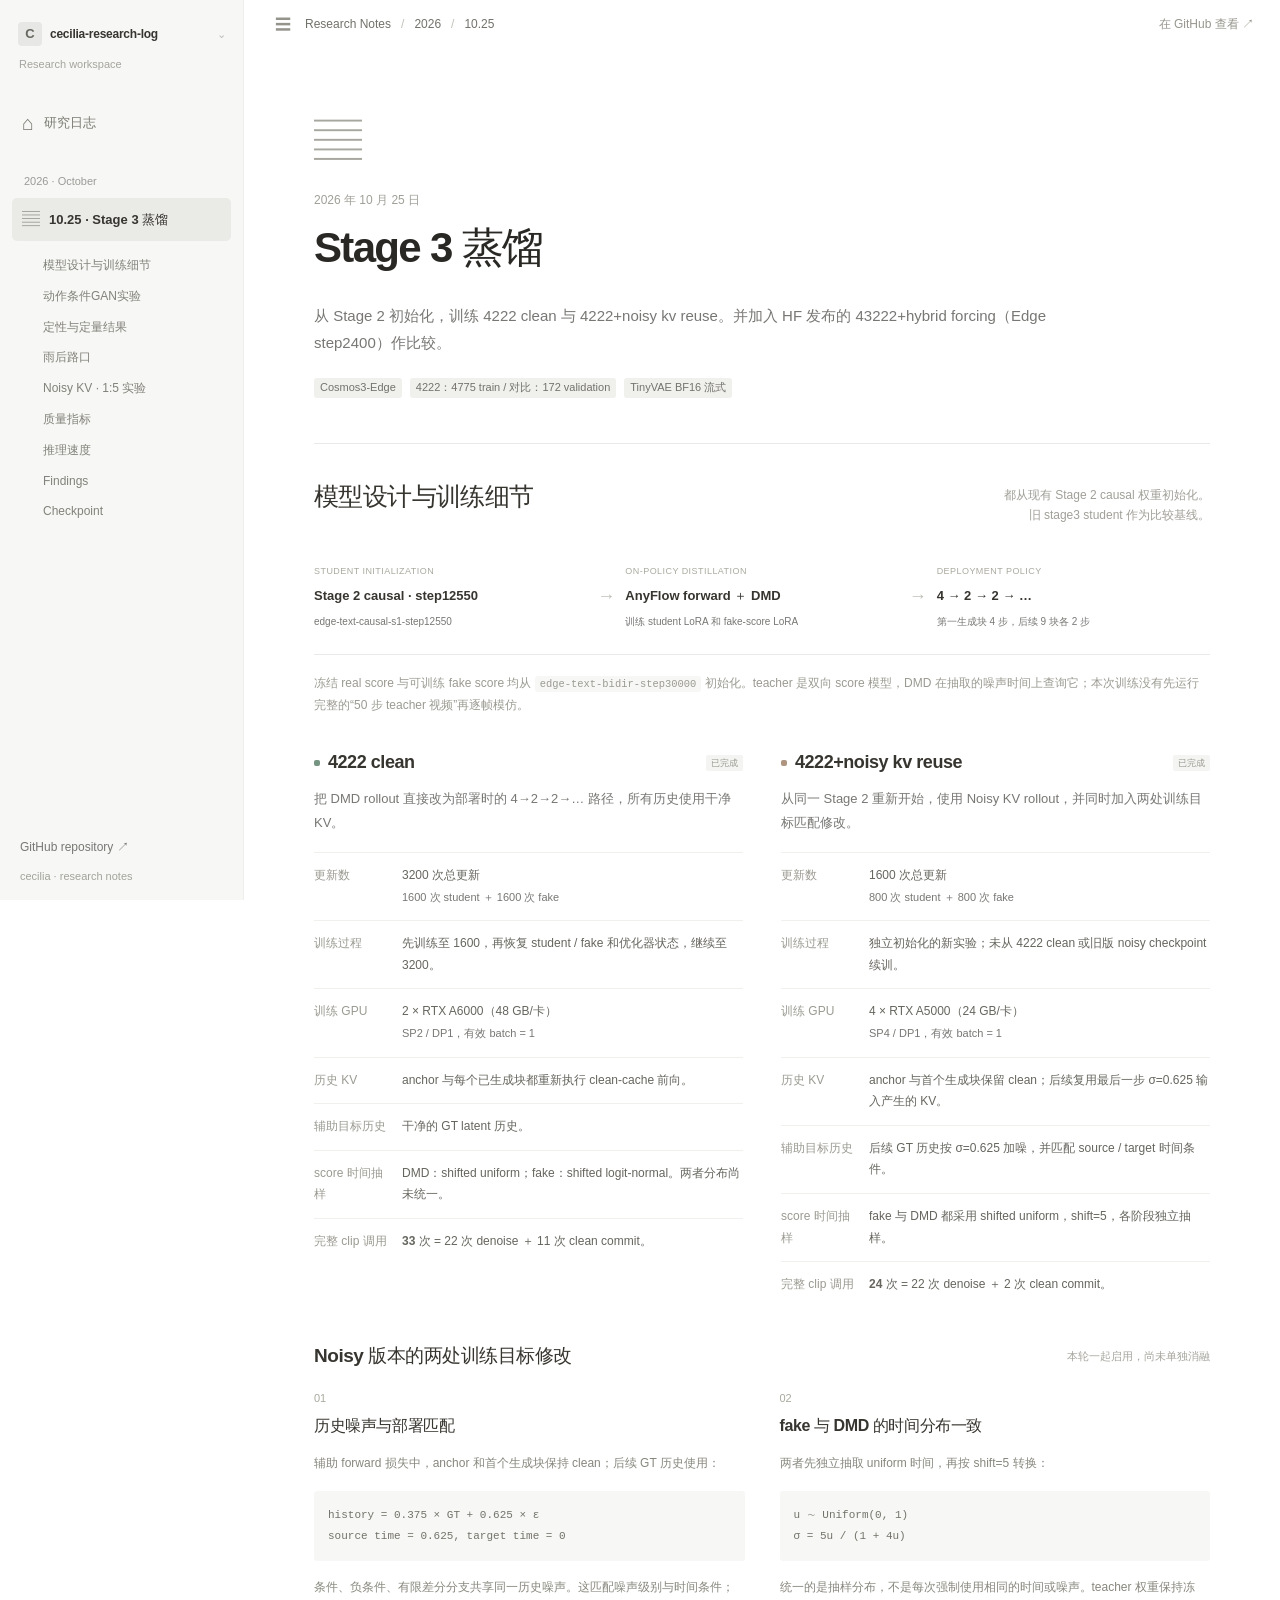
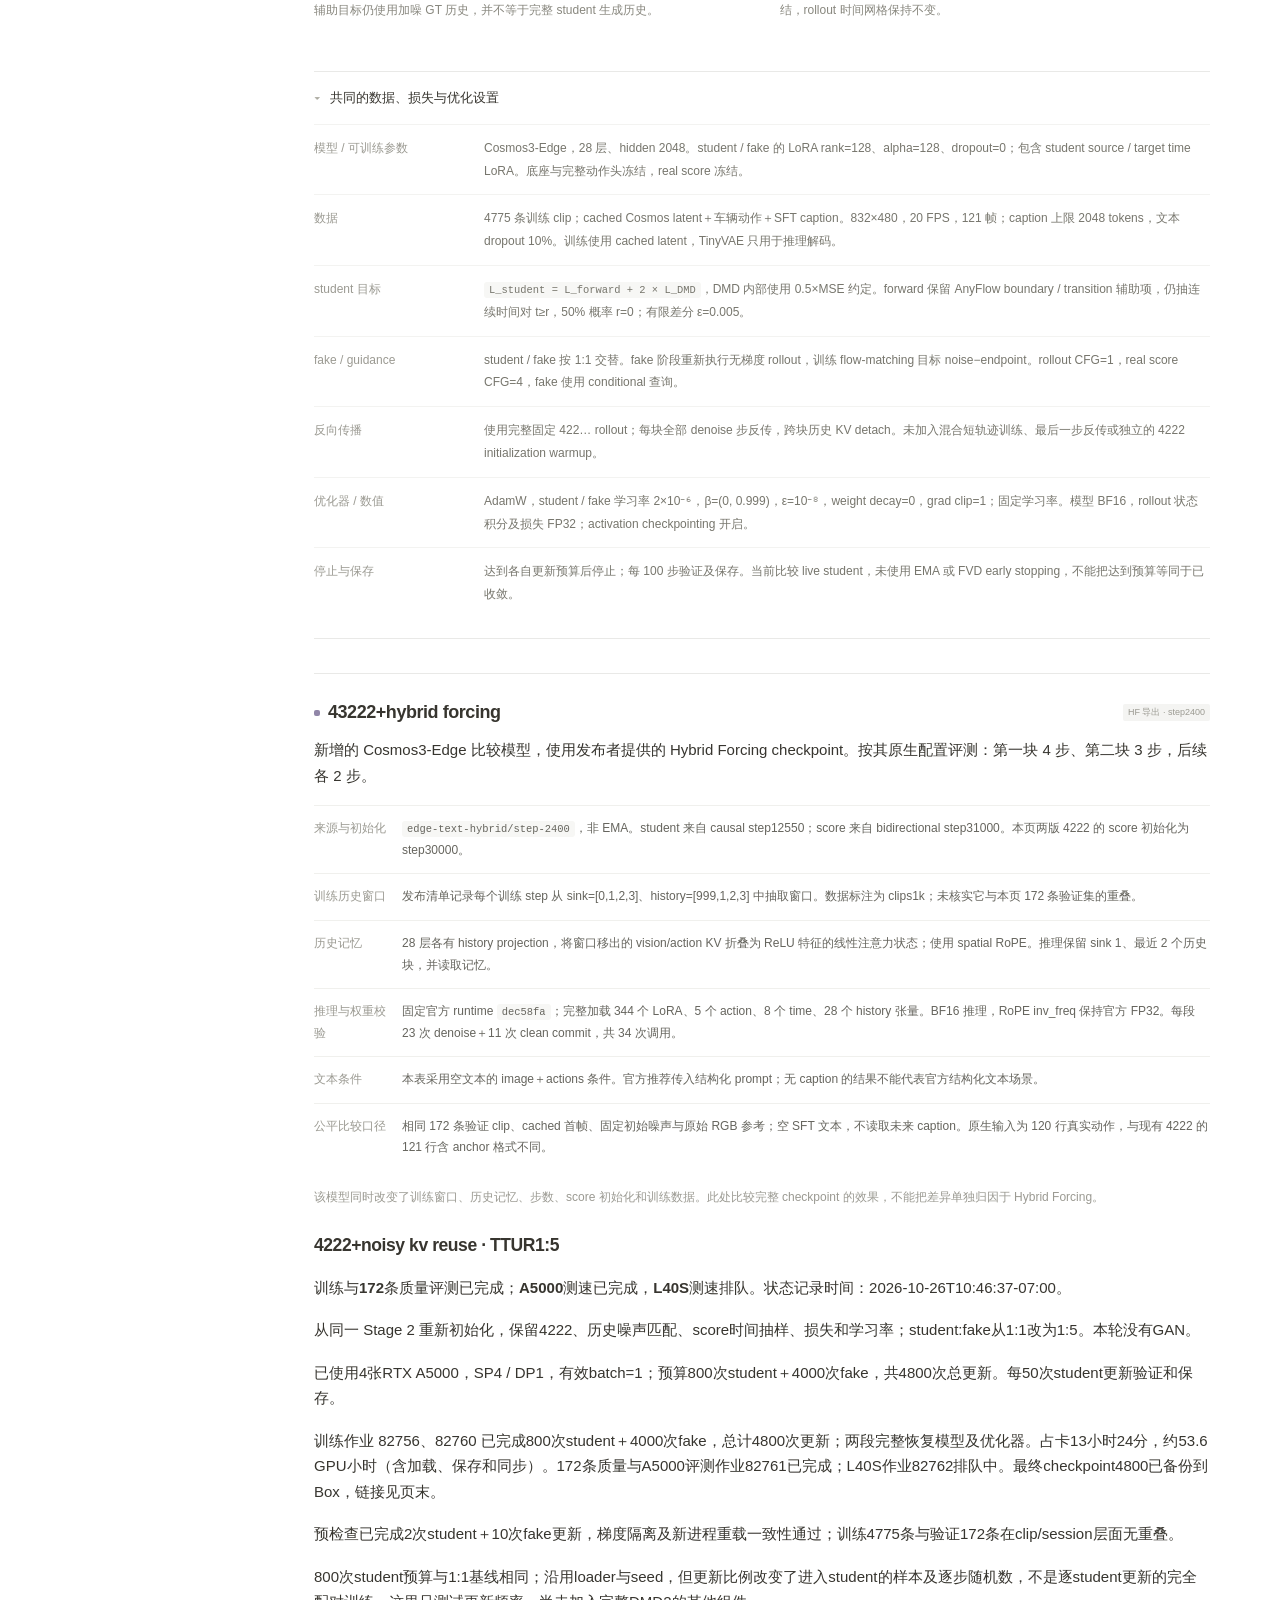
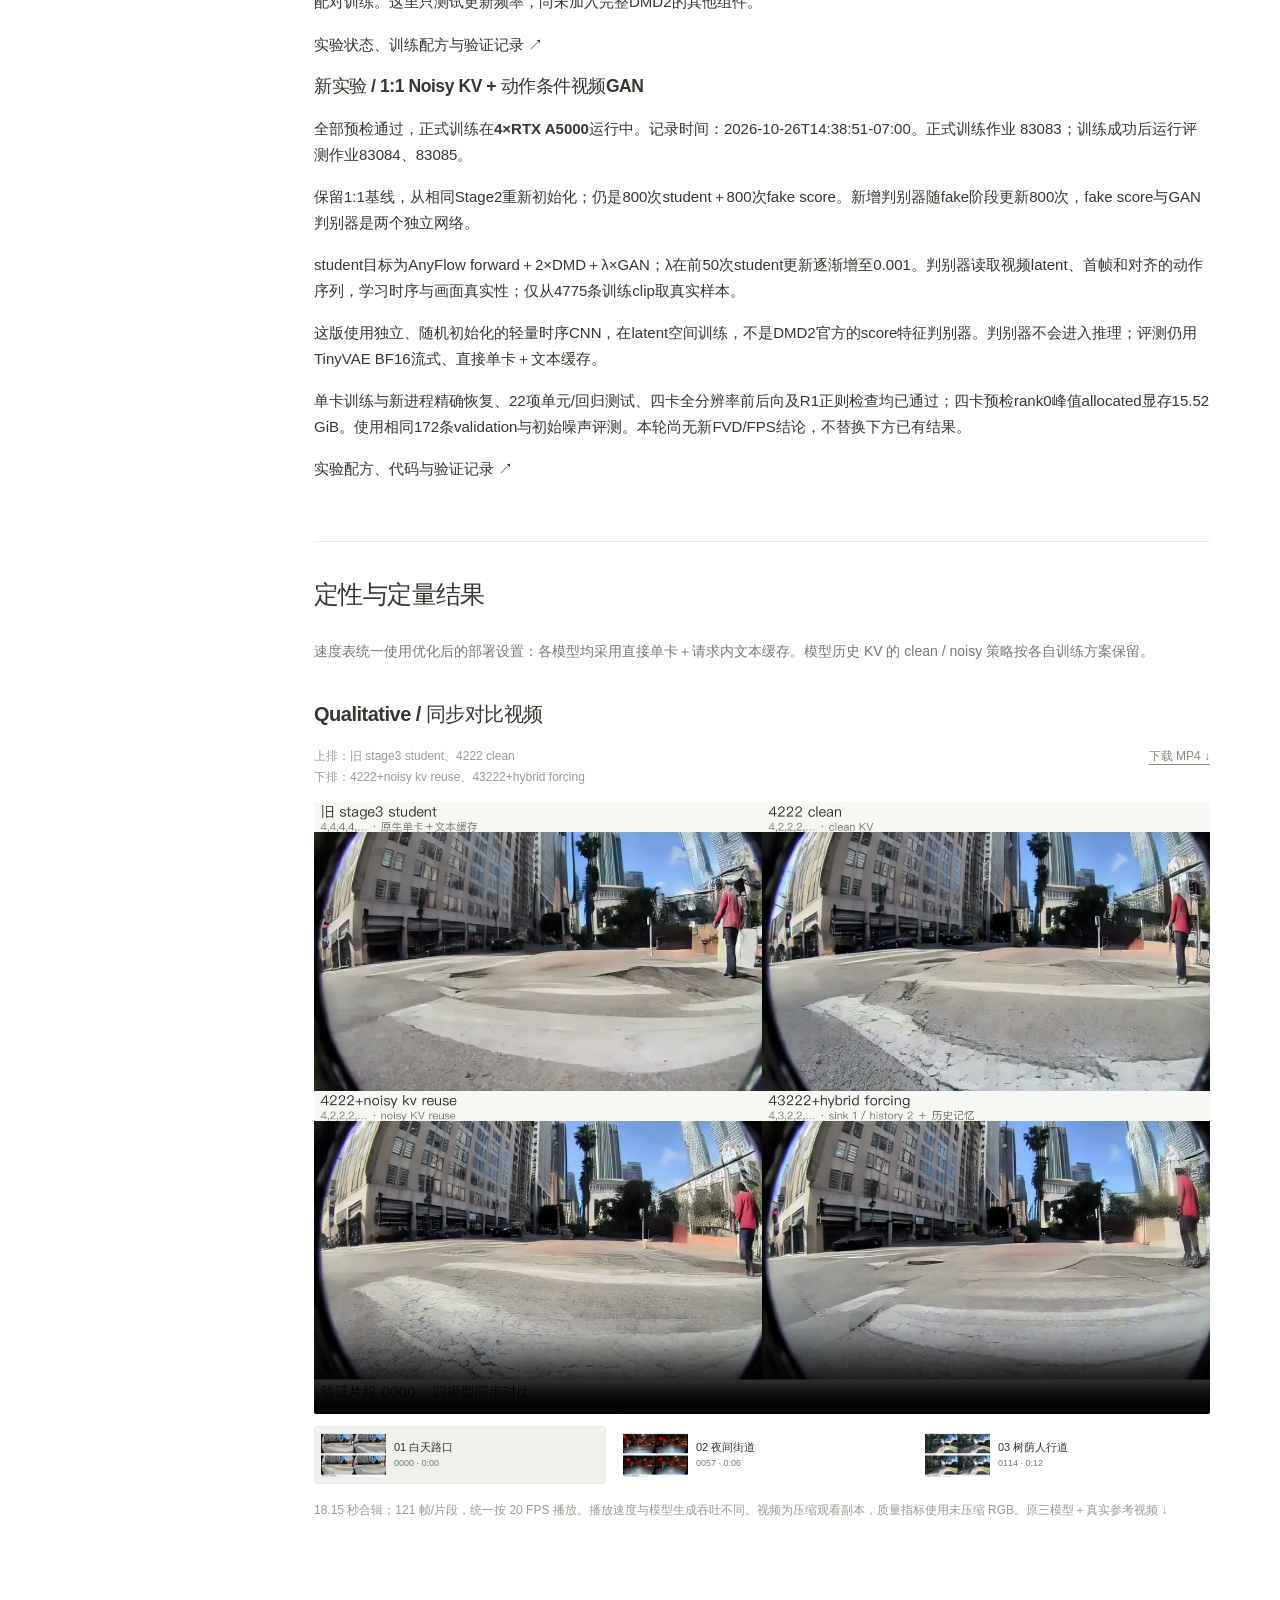
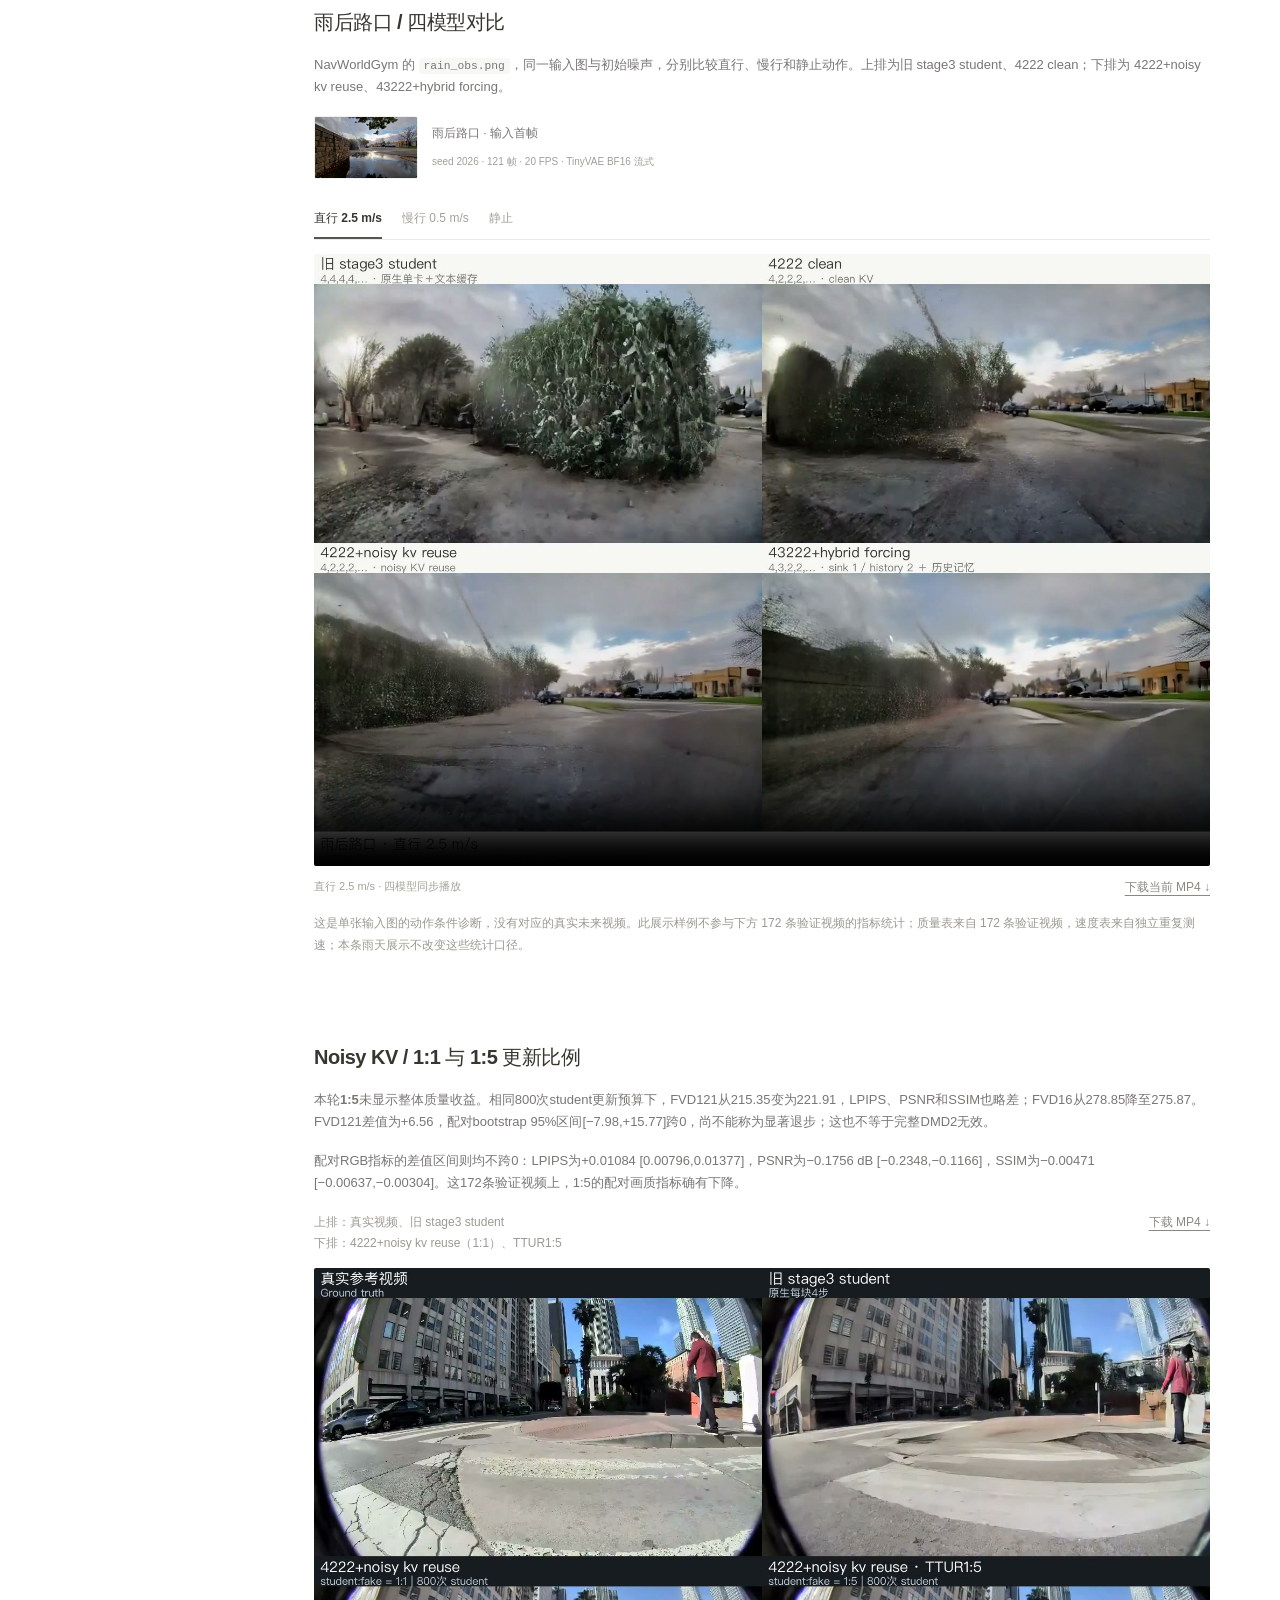
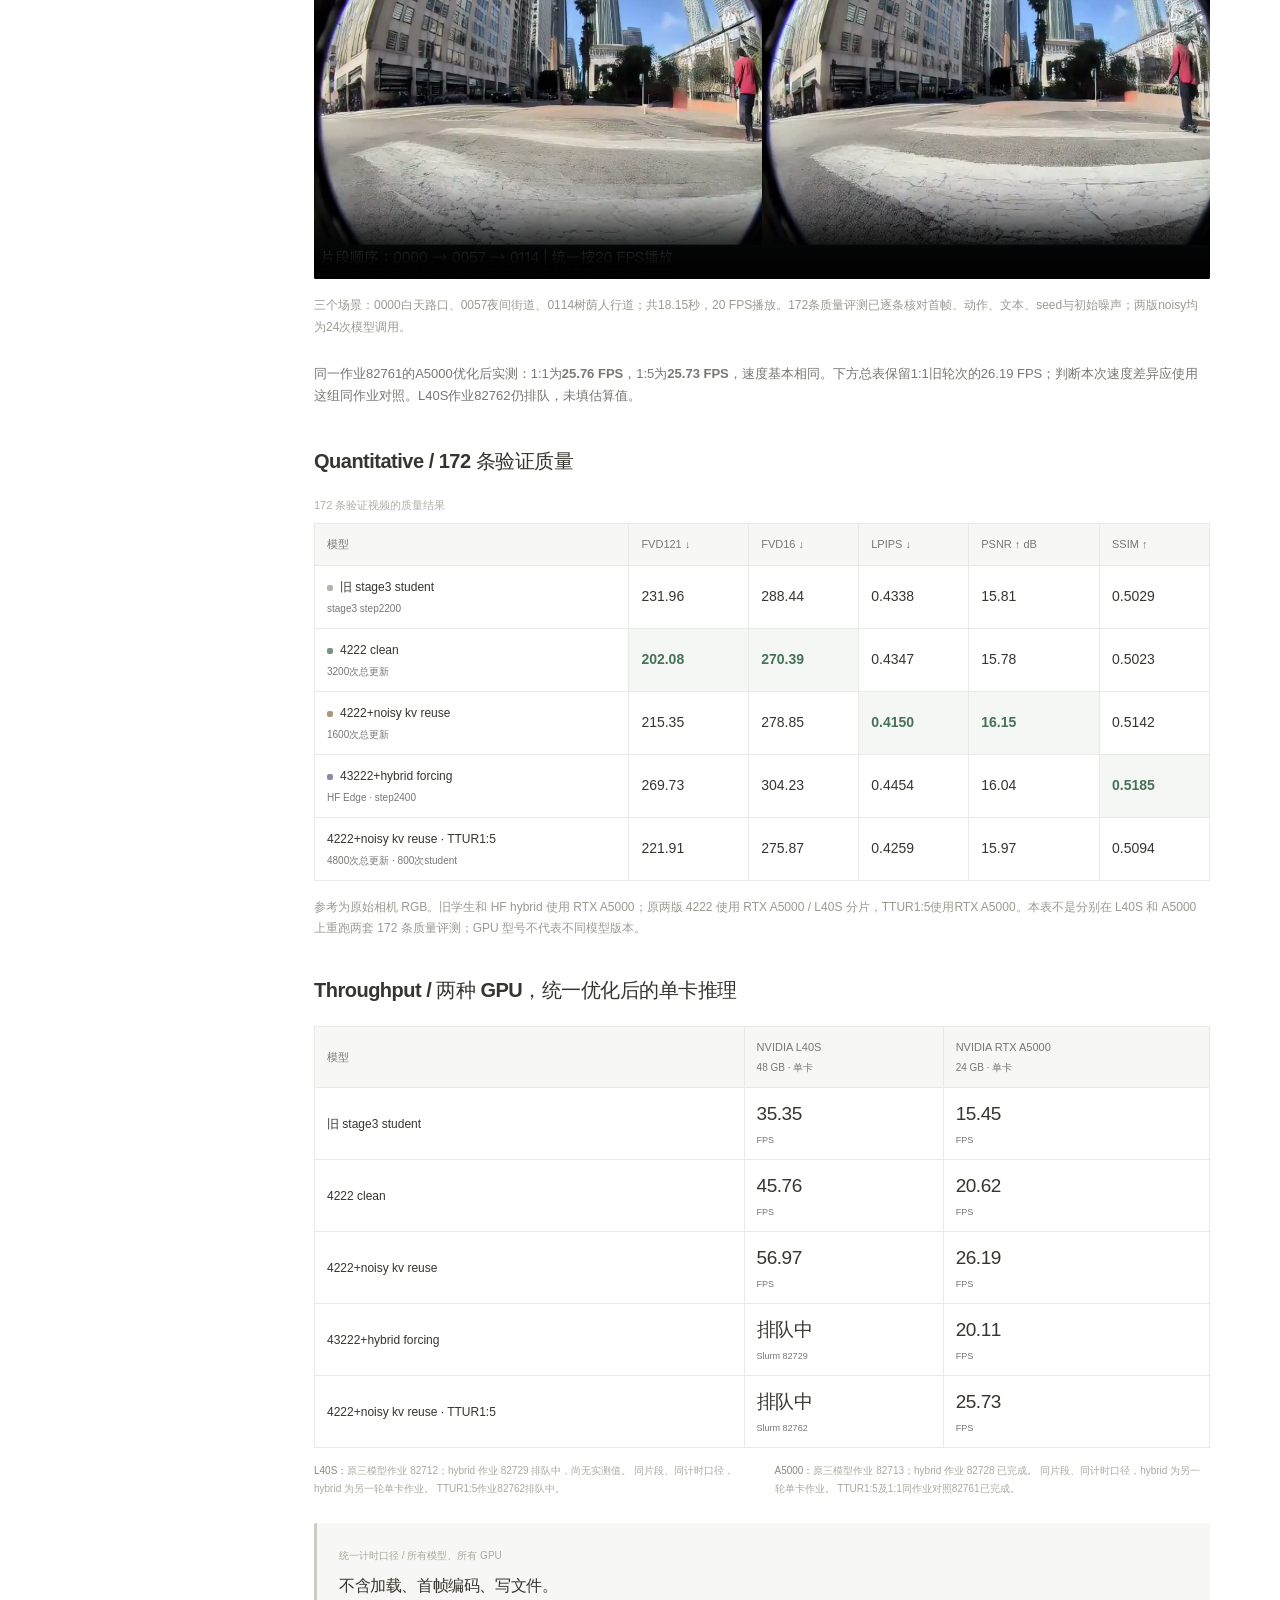
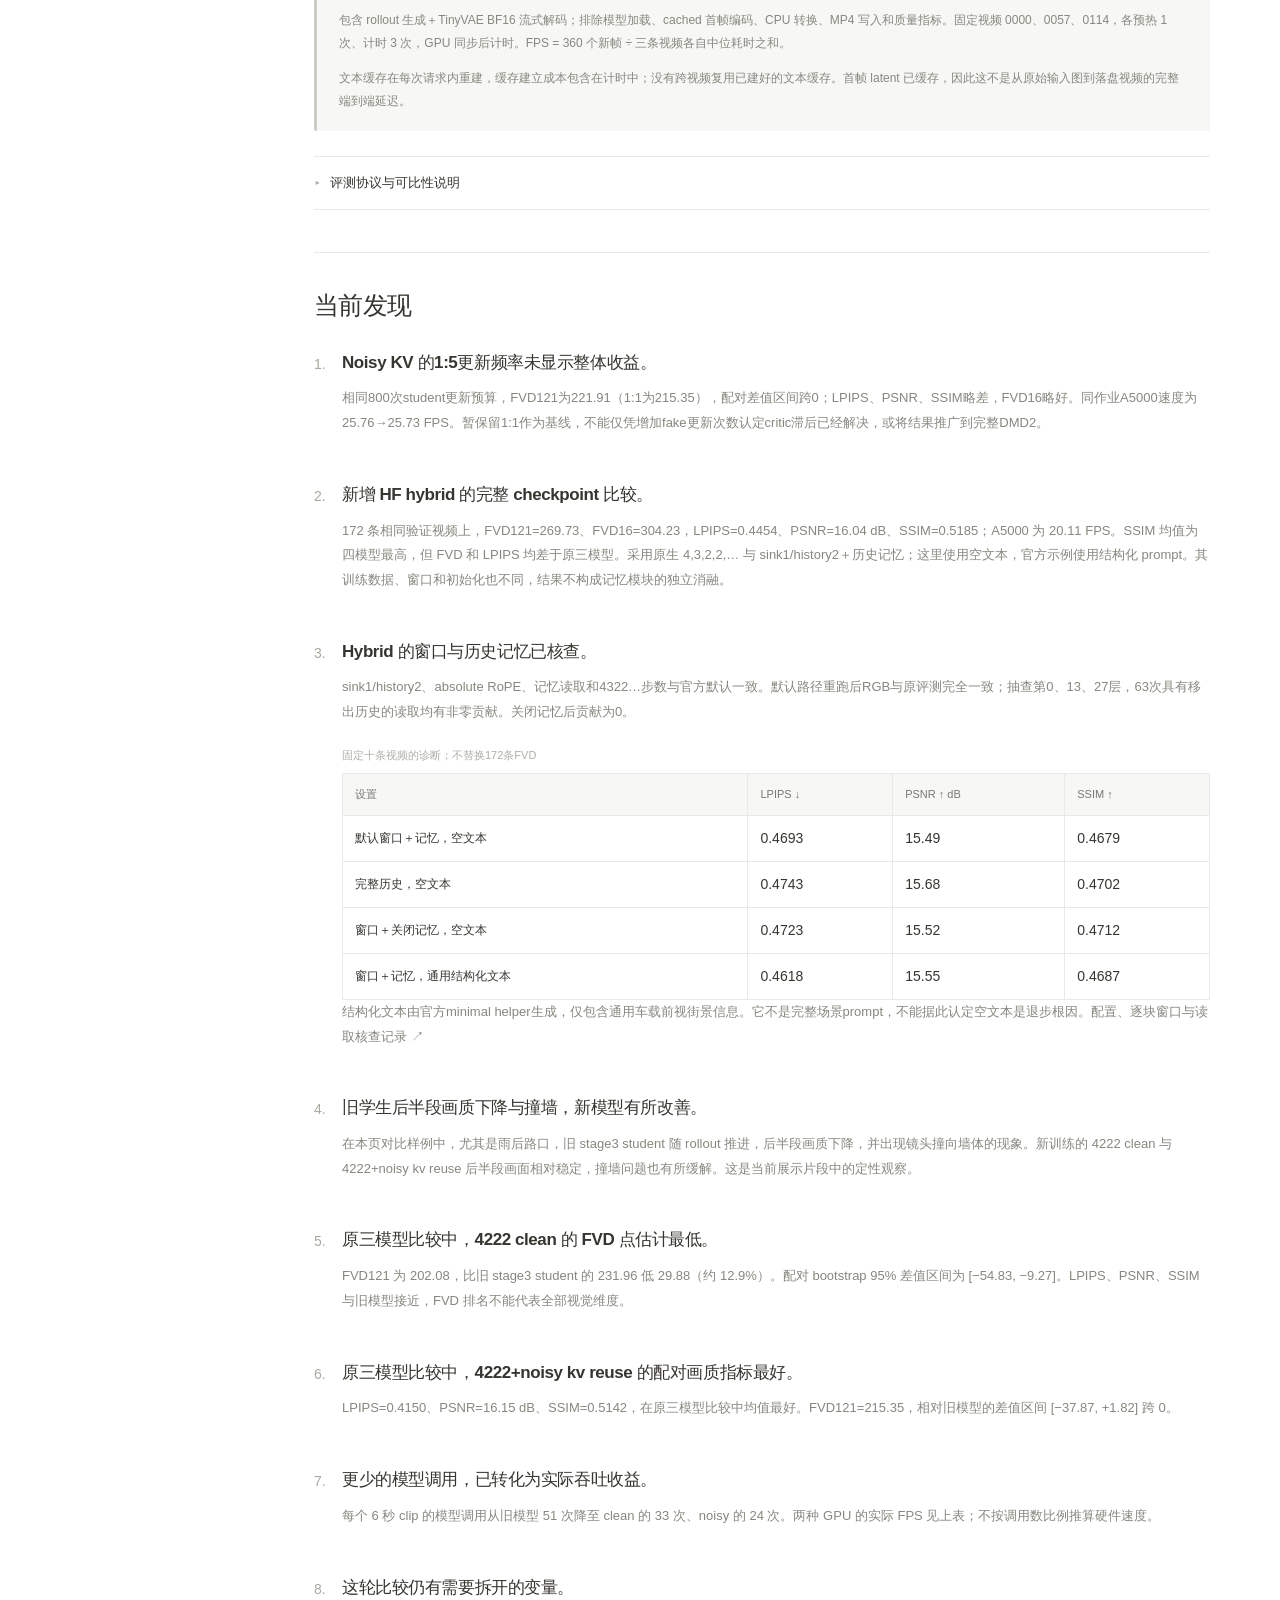
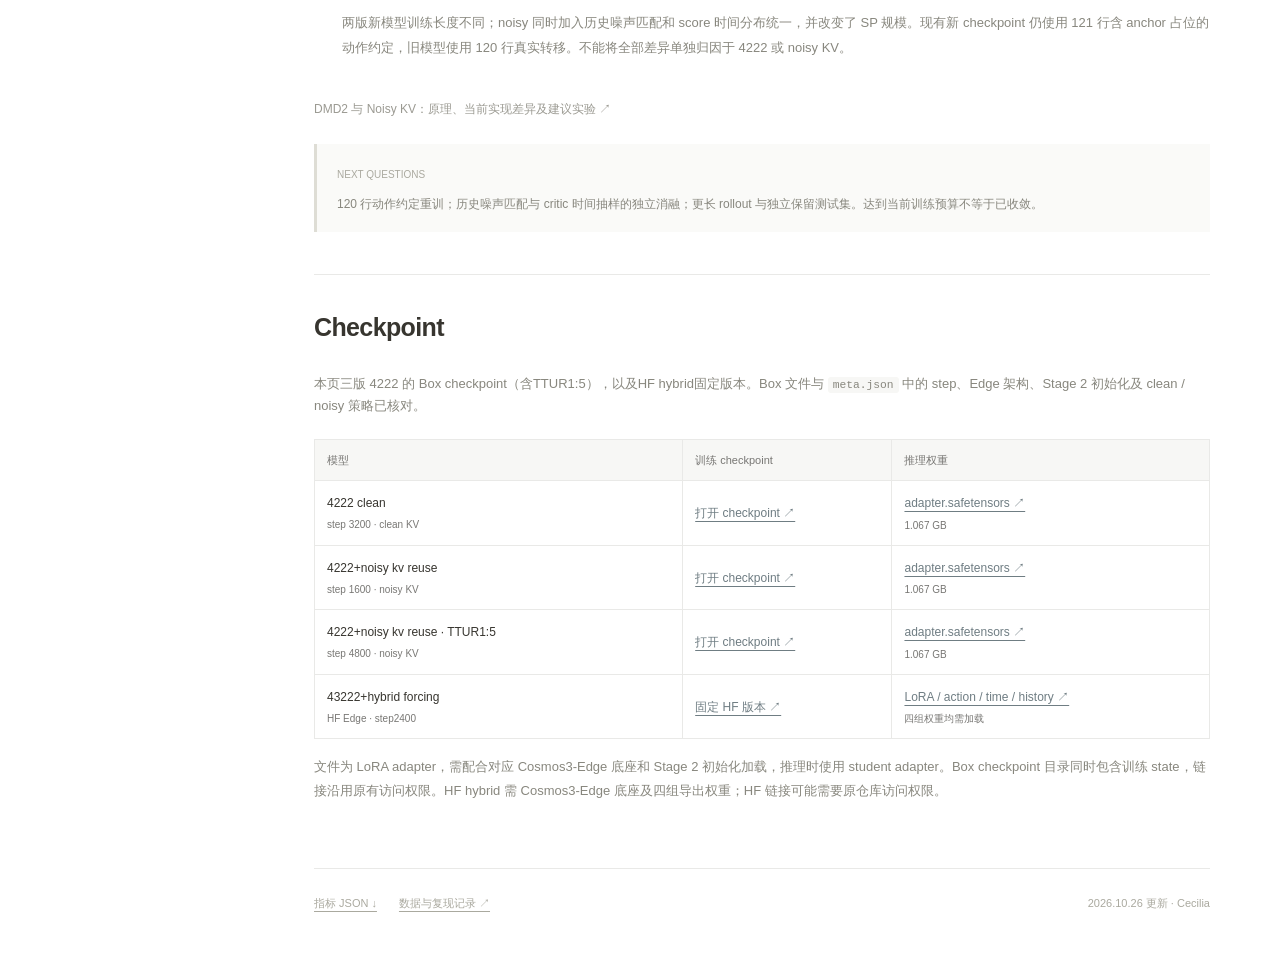
==== commit c1cd32b5: "Record conditional video GAN ablation launch and verified preflights" ====
--- a/docs/index.html
+++ b/docs/index.html
@@ -4,7 +4,7 @@
 <meta name="description" content="Cecilia 的研究日志：模型设计与训练细节、定性与定量结果、Findings。Stage 3 蒸馏，L40S / A5000 优化后推理结果。">
 <meta name="theme-color" content="#ffffff"><link rel="icon" href="assets/favicon.svg" type="image/svg+xml"><link rel="stylesheet" href="style.css"><script defer src="app.js"></script></head>
 <body class="research-log"><a class="skip" href="#log-2026-10-25">跳到日志正文</a>
-<aside class="date-sidebar" id="research-sidebar"><a href="#log-2026-10-25" class="workspace-name"><span class="workspace-icon">C</span><strong>cecilia-research-log</strong><span class="chevron" aria-hidden="true">⌄</span></a><div class="workspace-caption">Research workspace</div><a class="sidebar-home" href="#log-2026-10-25"><span aria-hidden="true">⌂</span>研究日志</a><div class="sidebar-label">2026 · October</div><nav aria-label="按日期浏览"><a class="date-link active" href="#log-2026-10-25" aria-current="page"><span aria-hidden="true">▤</span><span>10.25 · Stage 3 蒸馏</span></a></nav><nav class="entry-nav" aria-label="本页目录"><a href="#model-design">模型设计与训练细节</a><a href="#results">定性与定量结果</a><a href="#rain-results">雨后路口</a><a href="#ttur-results">Noisy KV · 1:5 实验</a><a href="#quality-results">质量指标</a><a href="#throughput-results">推理速度</a><a href="#findings">Findings</a><a href="#checkpoints">Checkpoint</a></nav><div class="sidebar-bottom"><a href="https://github.com/CeciliaTheBirb/research-log" target="_blank" rel="noopener">GitHub repository ↗</a><span>cecilia · research notes</span></div></aside><div class="page-workspace"><header class="log-masthead"><div class="breadcrumb"><button class="sidebar-toggle" aria-label="切换侧栏" aria-controls="research-sidebar" aria-expanded="true">☰</button><span>Research Notes</span><span class="breadcrumb-slash">/</span><span>2026</span><span class="breadcrumb-slash">/</span><span>10.25</span></div><a href="https://github.com/CeciliaTheBirb/research-log" target="_blank" rel="noopener">在 GitHub 查看 ↗</a></header><main class="log-content" id="log-2026-10-25"><header class="entry-header"><div class="page-icon" aria-hidden="true">▤</div><div class="entry-date">2026 年 10 月 25 日</div><h1>Stage 3 蒸馏</h1><p class="entry-deck">从 Stage 2 初始化，训练 4222 clean 与 4222+noisy kv reuse。并加入 HF 发布的 43222+hybrid forcing（Edge step2400）作比较。</p><div class="entry-tags"><span>Cosmos3-Edge</span><span>4222：4775 train / 对比：172 validation</span><span>TinyVAE BF16 流式</span></div></header>
+<aside class="date-sidebar" id="research-sidebar"><a href="#log-2026-10-25" class="workspace-name"><span class="workspace-icon">C</span><strong>cecilia-research-log</strong><span class="chevron" aria-hidden="true">⌄</span></a><div class="workspace-caption">Research workspace</div><a class="sidebar-home" href="#log-2026-10-25"><span aria-hidden="true">⌂</span>研究日志</a><div class="sidebar-label">2026 · October</div><nav aria-label="按日期浏览"><a class="date-link active" href="#log-2026-10-25" aria-current="page"><span aria-hidden="true">▤</span><span>10.25 · Stage 3 蒸馏</span></a></nav><nav class="entry-nav" aria-label="本页目录"><a href="#model-design">模型设计与训练细节</a><a href="#noisy-gan">动作条件GAN实验</a><a href="#results">定性与定量结果</a><a href="#rain-results">雨后路口</a><a href="#ttur-results">Noisy KV · 1:5 实验</a><a href="#quality-results">质量指标</a><a href="#throughput-results">推理速度</a><a href="#findings">Findings</a><a href="#checkpoints">Checkpoint</a></nav><div class="sidebar-bottom"><a href="https://github.com/CeciliaTheBirb/research-log" target="_blank" rel="noopener">GitHub repository ↗</a><span>cecilia · research notes</span></div></aside><div class="page-workspace"><header class="log-masthead"><div class="breadcrumb"><button class="sidebar-toggle" aria-label="切换侧栏" aria-controls="research-sidebar" aria-expanded="true">☰</button><span>Research Notes</span><span class="breadcrumb-slash">/</span><span>2026</span><span class="breadcrumb-slash">/</span><span>10.25</span></div><a href="https://github.com/CeciliaTheBirb/research-log" target="_blank" rel="noopener">在 GitHub 查看 ↗</a></header><main class="log-content" id="log-2026-10-25"><header class="entry-header"><div class="page-icon" aria-hidden="true">▤</div><div class="entry-date">2026 年 10 月 25 日</div><h1>Stage 3 蒸馏</h1><p class="entry-deck">从 Stage 2 初始化，训练 4222 clean 与 4222+noisy kv reuse。并加入 HF 发布的 43222+hybrid forcing（Edge step2400）作比较。</p><div class="entry-tags"><span>Cosmos3-Edge</span><span>4222：4775 train / 对比：172 validation</span><span>TinyVAE BF16 流式</span></div></header>
 <section id="model-design" class="log-section">
       <div class="section-head"><div><div class="eyebrow">01 / MODEL DESIGN + TRAINING</div><h2>模型设计与训练细节</h2></div><p>都从现有 Stage 2 causal 权重初始化。<br>旧 stage3 student 作为比较基线。</p></div>
       <div class="lineage"><div><span>STUDENT INITIALIZATION</span><strong>Stage 2 causal · step12550</strong><small>edge-text-causal-s1-step12550</small></div><div class="lineage-arrow" aria-hidden="true">→</div><div><span>ON-POLICY DISTILLATION</span><strong>AnyFlow forward ＋ DMD</strong><small>训练 student LoRA 和 fake-score LoRA</small></div><div class="lineage-arrow" aria-hidden="true">→</div><div><span>DEPLOYMENT POLICY</span><strong>4 → 2 → 2 → …</strong><small>第一生成块 4 步，后续 9 块各 2 步</small></div></div>
@@ -20,7 +20,7 @@
 
       <details class="detail" open><summary>共同的数据、损失与优化设置 <span>+</span></summary><div class="detail-body common-settings"><dl><div><dt>模型 / 可训练参数</dt><dd>Cosmos3-Edge，28 层、hidden 2048。student / fake 的 LoRA rank=128、alpha=128、dropout=0；包含 student source / target time LoRA。底座与完整动作头冻结，real score 冻结。</dd></div><div><dt>数据</dt><dd>4775 条训练 clip；cached Cosmos latent＋车辆动作＋SFT caption。832×480，20 FPS，121 帧；caption 上限 2048 tokens，文本 dropout 10%。训练使用 cached latent，TinyVAE 只用于推理解码。</dd></div><div><dt>student 目标</dt><dd><code>L_student = L_forward + 2 × L_DMD</code>，DMD 内部使用 0.5×MSE 约定。forward 保留 AnyFlow boundary / transition 辅助项，仍抽连续时间对 t≥r，50% 概率 r=0；有限差分 ε=0.005。</dd></div><div><dt>fake / guidance</dt><dd>student / fake 按 1:1 交替。fake 阶段重新执行无梯度 rollout，训练 flow-matching 目标 noise−endpoint。rollout CFG=1，real score CFG=4，fake 使用 conditional 查询。</dd></div><div><dt>反向传播</dt><dd>使用完整固定 422… rollout；每块全部 denoise 步反传，跨块历史 KV detach。未加入混合短轨迹训练、最后一步反传或独立的 4222 initialization warmup。</dd></div><div><dt>优化器 / 数值</dt><dd>AdamW，student / fake 学习率 2×10⁻⁶，β=(0, 0.999)，ε=10⁻⁸，weight decay=0，grad clip=1；固定学习率。模型 BF16，rollout 状态积分及损失 FP32；activation checkpointing 开启。</dd></div><div><dt>停止与保存</dt><dd>达到各自更新预算后停止；每 100 步验证及保存。当前比较 live student，未使用 EMA 或 FVD early stopping，不能把达到预算等同于已收敛。</dd></div></dl></div></details>
 <article class="recipe hybrid" id="hybrid-design"><div class="recipe-top"><span class="swatch"></span><h3>43222+hybrid forcing</h3><span class="done">HF 导出 · step2400</span></div><p>新增的 Cosmos3-Edge 比较模型，使用发布者提供的 Hybrid Forcing checkpoint。按其原生配置评测：第一块 4 步、第二块 3 步，后续各 2 步。</p><dl><div><dt>来源与初始化</dt><dd><code>edge-text-hybrid/step-2400</code>，非 EMA。student 来自 causal step12550；score 来自 bidirectional step31000。本页两版 4222 的 score 初始化为 step30000。</dd></div><div><dt>训练历史窗口</dt><dd>发布清单记录每个训练 step 从 sink=[0,1,2,3]、history=[999,1,2,3] 中抽取窗口。数据标注为 clips1k；未核实它与本页 172 条验证集的重叠。</dd></div><div><dt>历史记忆</dt><dd>28 层各有 history projection，将窗口移出的 vision/action KV 折叠为 ReLU 特征的线性注意力状态；使用 spatial RoPE。推理保留 sink 1、最近 2 个历史块，并读取记忆。</dd></div><div><dt>推理与权重校验</dt><dd>固定官方 runtime <code>dec58fa</code>；完整加载 344 个 LoRA、5 个 action、8 个 time、28 个 history 张量。BF16 推理，RoPE inv_freq 保持官方 FP32。每段 23 次 denoise＋11 次 clean commit，共 34 次调用。</dd></div><div><dt>文本条件</dt><dd>本表采用空文本的 image＋actions 条件。官方推荐传入结构化 prompt；无 caption 的结果不能代表官方结构化文本场景。</dd></div><div><dt>公平比较口径</dt><dd>相同 172 条验证 clip、cached 首帧、固定初始噪声与原始 RGB 参考；空 SFT 文本，不读取未来 caption。原生输入为 120 行真实动作，与现有 4222 的 121 行含 anchor 格式不同。</dd></div></dl><p class="caption-note">该模型同时改变了训练窗口、历史记忆、步数、score 初始化和训练数据。此处比较完整 checkpoint 的效果，不能把差异单独归因于 Hybrid Forcing。</p></article>
-<div class="model-card" id="noisy-ttur15"><h3>4222+noisy kv reuse · TTUR1:5</h3><p><strong>训练与172条质量评测已完成；A5000测速已完成，L40S测速排队</strong>。状态记录时间：2026-10-26T10:46:37-07:00。</p><p>从同一 Stage 2 重新初始化，保留4222、历史噪声匹配、score时间抽样、损失和学习率；student:fake从1:1改为1:5。本轮没有GAN。</p><p>已使用4张RTX A5000，SP4 / DP1，有效batch=1；预算800次student＋4000次fake，共4800次总更新。每50次student更新验证和保存。</p><p>训练作业 82756、82760 已完成800次student＋4000次fake，总计4800次更新；两段完整恢复模型及优化器。占卡13小时24分，约53.6 GPU小时（含加载、保存和同步）。172条质量与A5000评测作业82761已完成；L40S作业82762排队中。最终checkpoint4800已备份到Box，链接见页末。</p><p>预检查已完成2次student＋10次fake更新，梯度隔离及新进程重载一致性通过；训练4775条与验证172条在clip/session层面无重叠。</p><p>800次student预算与1:1基线相同；沿用loader与seed，但更新比例改变了进入student的样本及逐步随机数，不是逐student更新的完全配对训练。这里只测试更新频率，尚未加入完整DMD2的其他组件。</p><p><a href="https://github.com/CeciliaTheBirb/research-log/blob/main/data/2026-10-25/noisy-ttur15/README.md" target="_blank" rel="noopener">实验状态、训练配方与验证记录 ↗</a></p></div></section>
+<div class="model-card" id="noisy-ttur15"><h3>4222+noisy kv reuse · TTUR1:5</h3><p><strong>训练与172条质量评测已完成；A5000测速已完成，L40S测速排队</strong>。状态记录时间：2026-10-26T10:46:37-07:00。</p><p>从同一 Stage 2 重新初始化，保留4222、历史噪声匹配、score时间抽样、损失和学习率；student:fake从1:1改为1:5。本轮没有GAN。</p><p>已使用4张RTX A5000，SP4 / DP1，有效batch=1；预算800次student＋4000次fake，共4800次总更新。每50次student更新验证和保存。</p><p>训练作业 82756、82760 已完成800次student＋4000次fake，总计4800次更新；两段完整恢复模型及优化器。占卡13小时24分，约53.6 GPU小时（含加载、保存和同步）。172条质量与A5000评测作业82761已完成；L40S作业82762排队中。最终checkpoint4800已备份到Box，链接见页末。</p><p>预检查已完成2次student＋10次fake更新，梯度隔离及新进程重载一致性通过；训练4775条与验证172条在clip/session层面无重叠。</p><p>800次student预算与1:1基线相同；沿用loader与seed，但更新比例改变了进入student的样本及逐步随机数，不是逐student更新的完全配对训练。这里只测试更新频率，尚未加入完整DMD2的其他组件。</p><p><a href="https://github.com/CeciliaTheBirb/research-log/blob/main/data/2026-10-25/noisy-ttur15/README.md" target="_blank" rel="noopener">实验状态、训练配方与验证记录 ↗</a></p></div><div class="model-card" id="noisy-gan"><h3>新实验 / 1:1 Noisy KV + 动作条件视频GAN</h3><p><strong>全部预检通过，正式训练在4×RTX A5000运行中</strong>。记录时间：2026-10-26T14:38:51-07:00。正式训练作业 83083；训练成功后运行评测作业83084、83085。</p><p>保留1:1基线，从相同Stage2重新初始化；仍是800次student＋800次fake score。新增判别器随fake阶段更新800次，fake score与GAN判别器是两个独立网络。</p><p>student目标为AnyFlow forward＋2×DMD＋λ×GAN；λ在前50次student更新逐渐增至0.001。判别器读取视频latent、首帧和对齐的动作序列，学习时序与画面真实性；仅从4775条训练clip取真实样本。</p><p>这版使用独立、随机初始化的轻量时序CNN，在latent空间训练，不是DMD2官方的score特征判别器。判别器不会进入推理；评测仍用TinyVAE BF16流式、直接单卡＋文本缓存。</p><p>单卡训练与新进程精确恢复、22项单元/回归测试、四卡全分辨率前后向及R1正则检查均已通过；四卡预检rank0峰值allocated显存15.52 GiB。使用相同172条validation与初始噪声评测。本轮尚无新FVD/FPS结论，不替换下方已有结果。</p><p><a href="https://github.com/CeciliaTheBirb/research-log/tree/main/data/2026-10-26/noisy-conditional-gan" target="_blank" rel="noopener">实验配方、代码与验证记录 ↗</a></p></div></section>
 <section id="results" class="log-section"><div class="section-head"><div><div class="eyebrow">02 / QUALITATIVE + QUANTITATIVE RESULTS</div><h2>定性与定量结果</h2></div></div>
 <p class="section-intro">速度表统一使用优化后的部署设置：各模型均采用直接单卡＋请求内文本缓存。模型历史 KV 的 clean / noisy 策略按各自训练方案保留。</p>
 <h3 class="result-title">Qualitative / 同步对比视频</h3><div class="viewer-head"><p>上排：旧 stage3 student、4222 clean<br>下排：4222+noisy kv reuse、43222+hybrid forcing</p><a href="assets/model-comparison.mp4" download>下载 MP4 ↓</a></div>
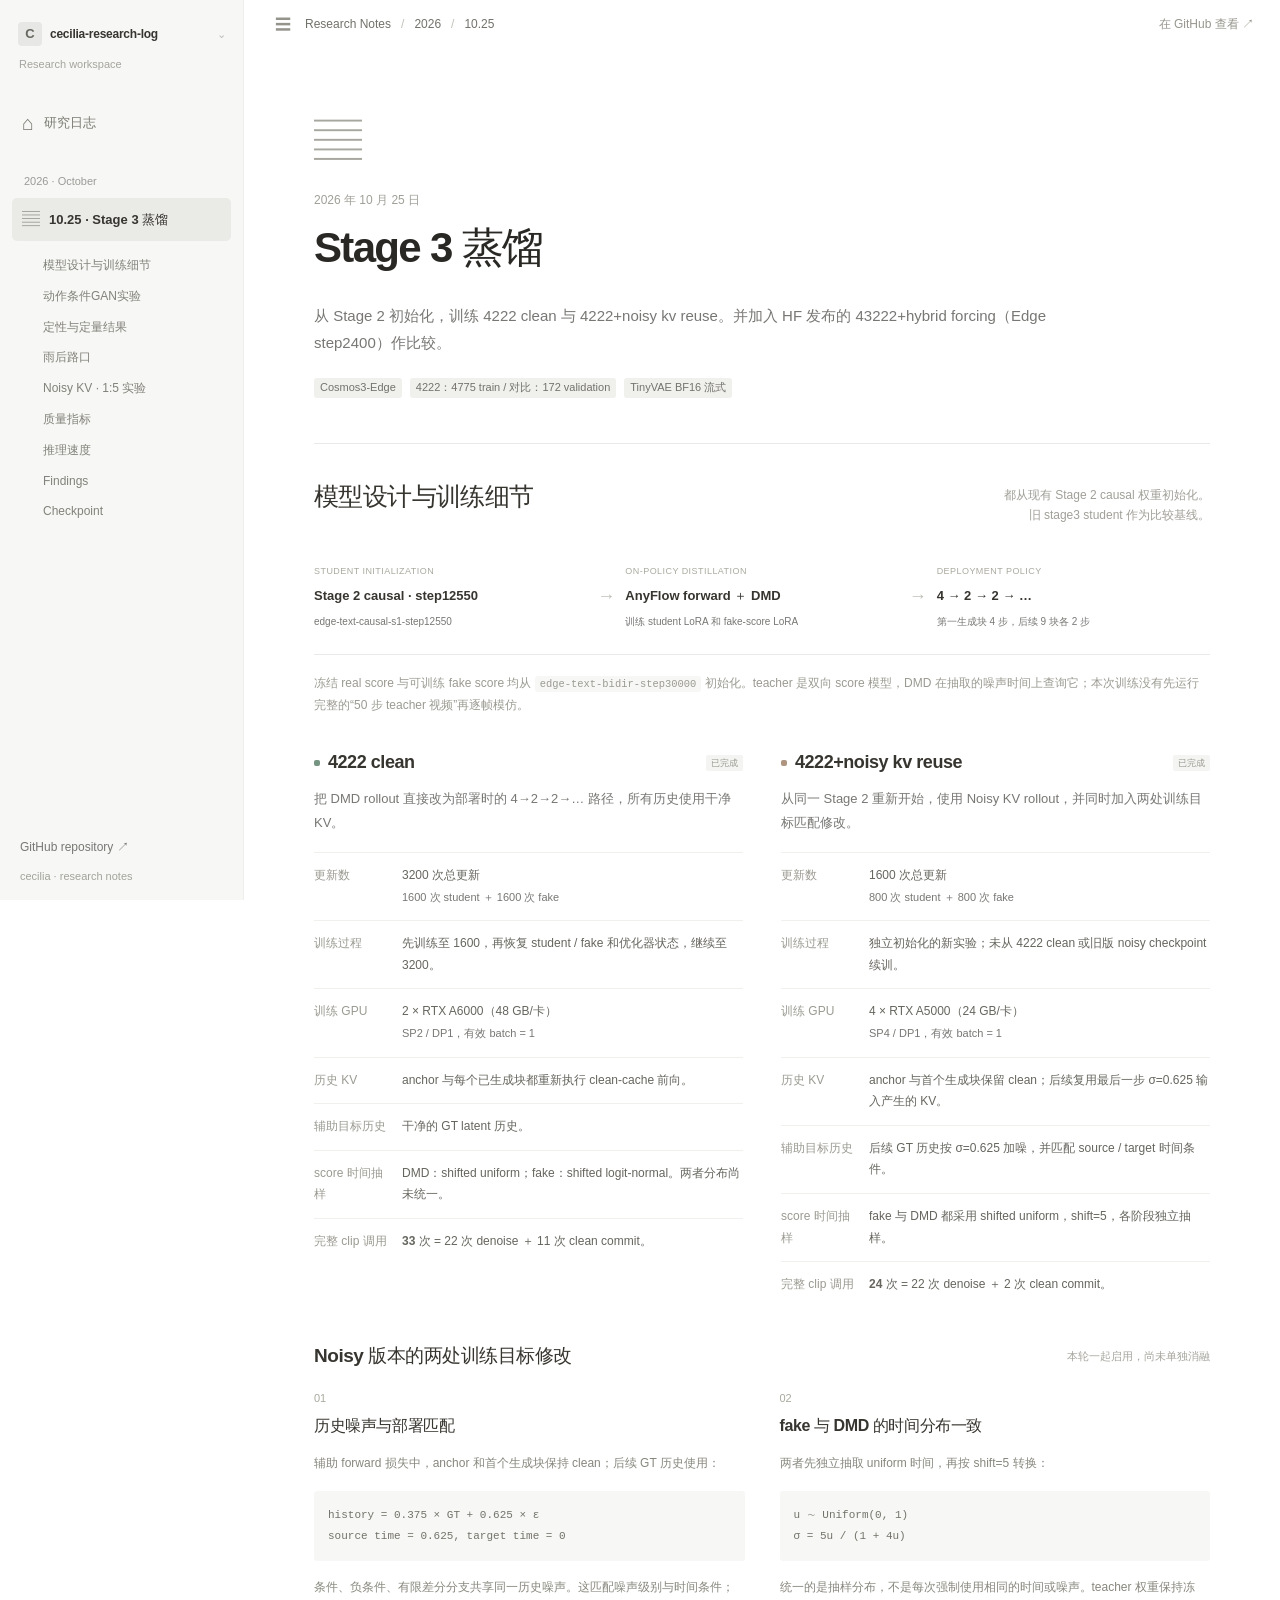
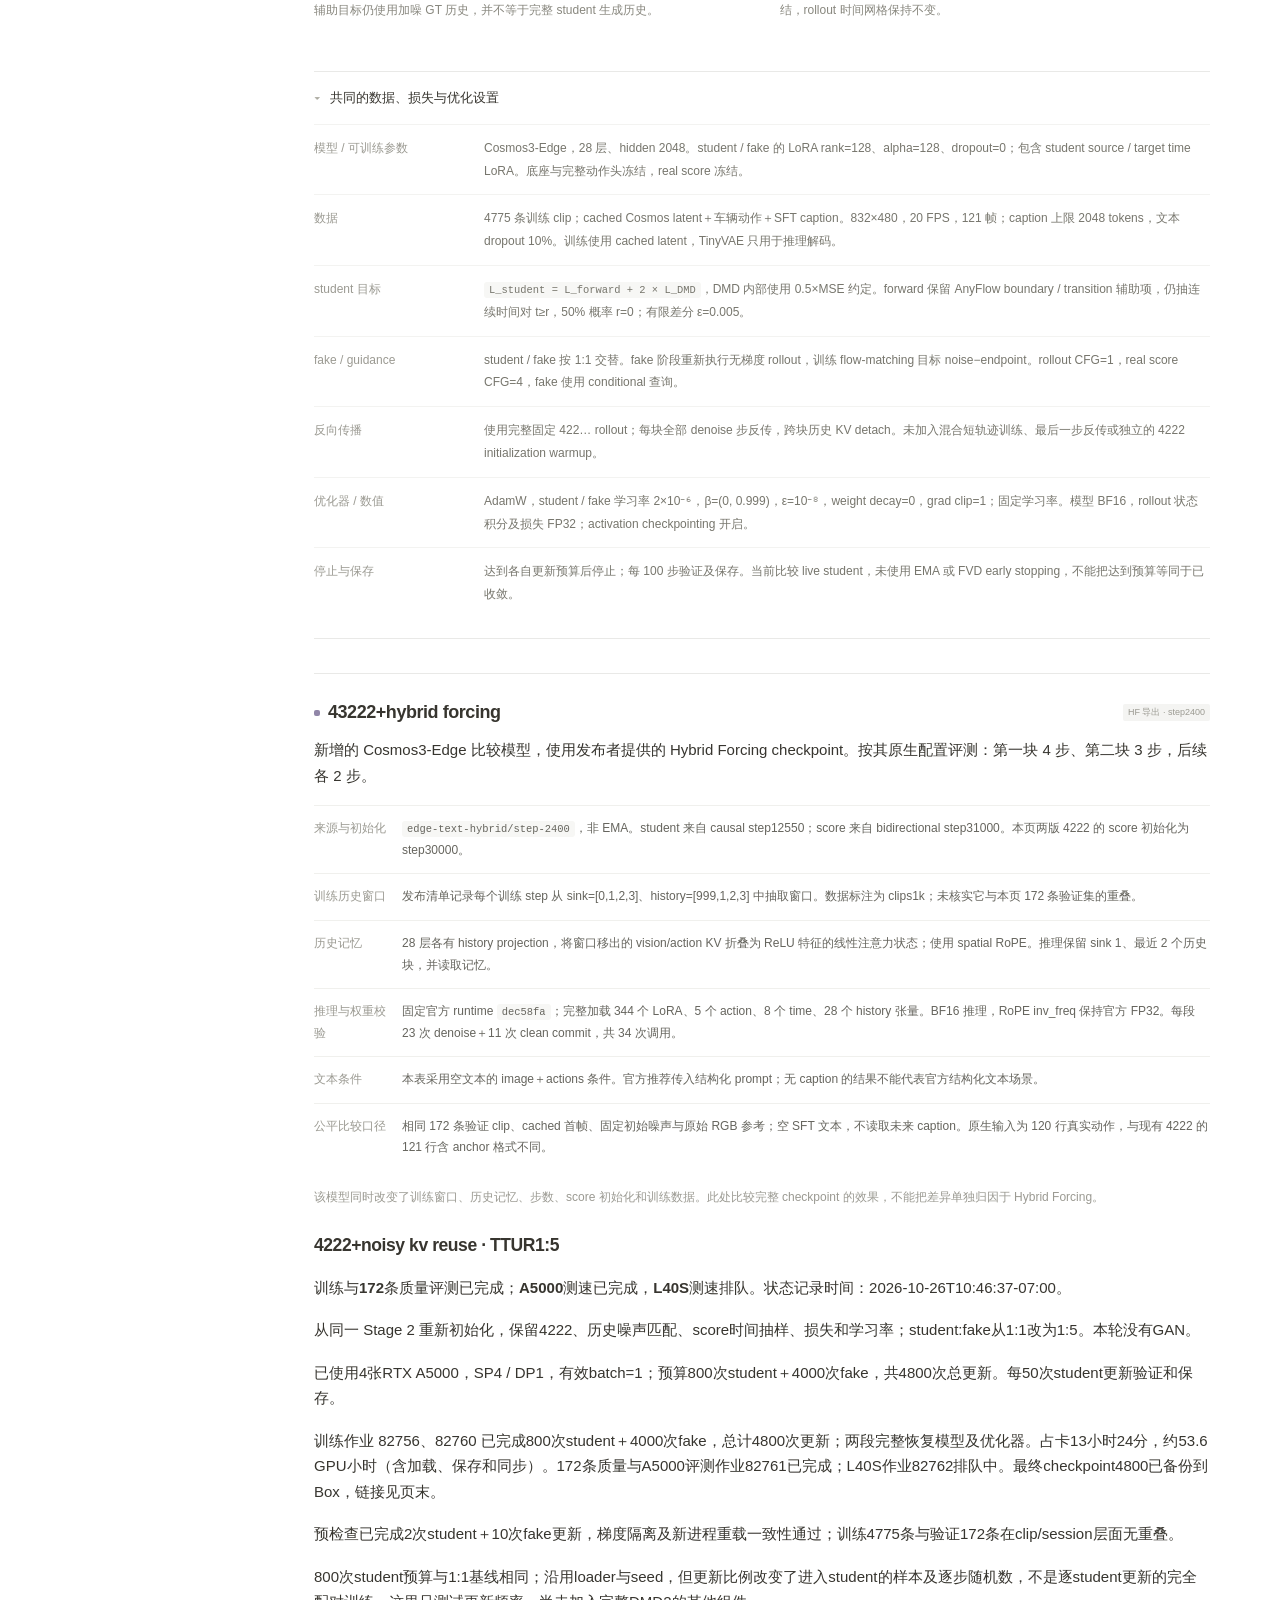
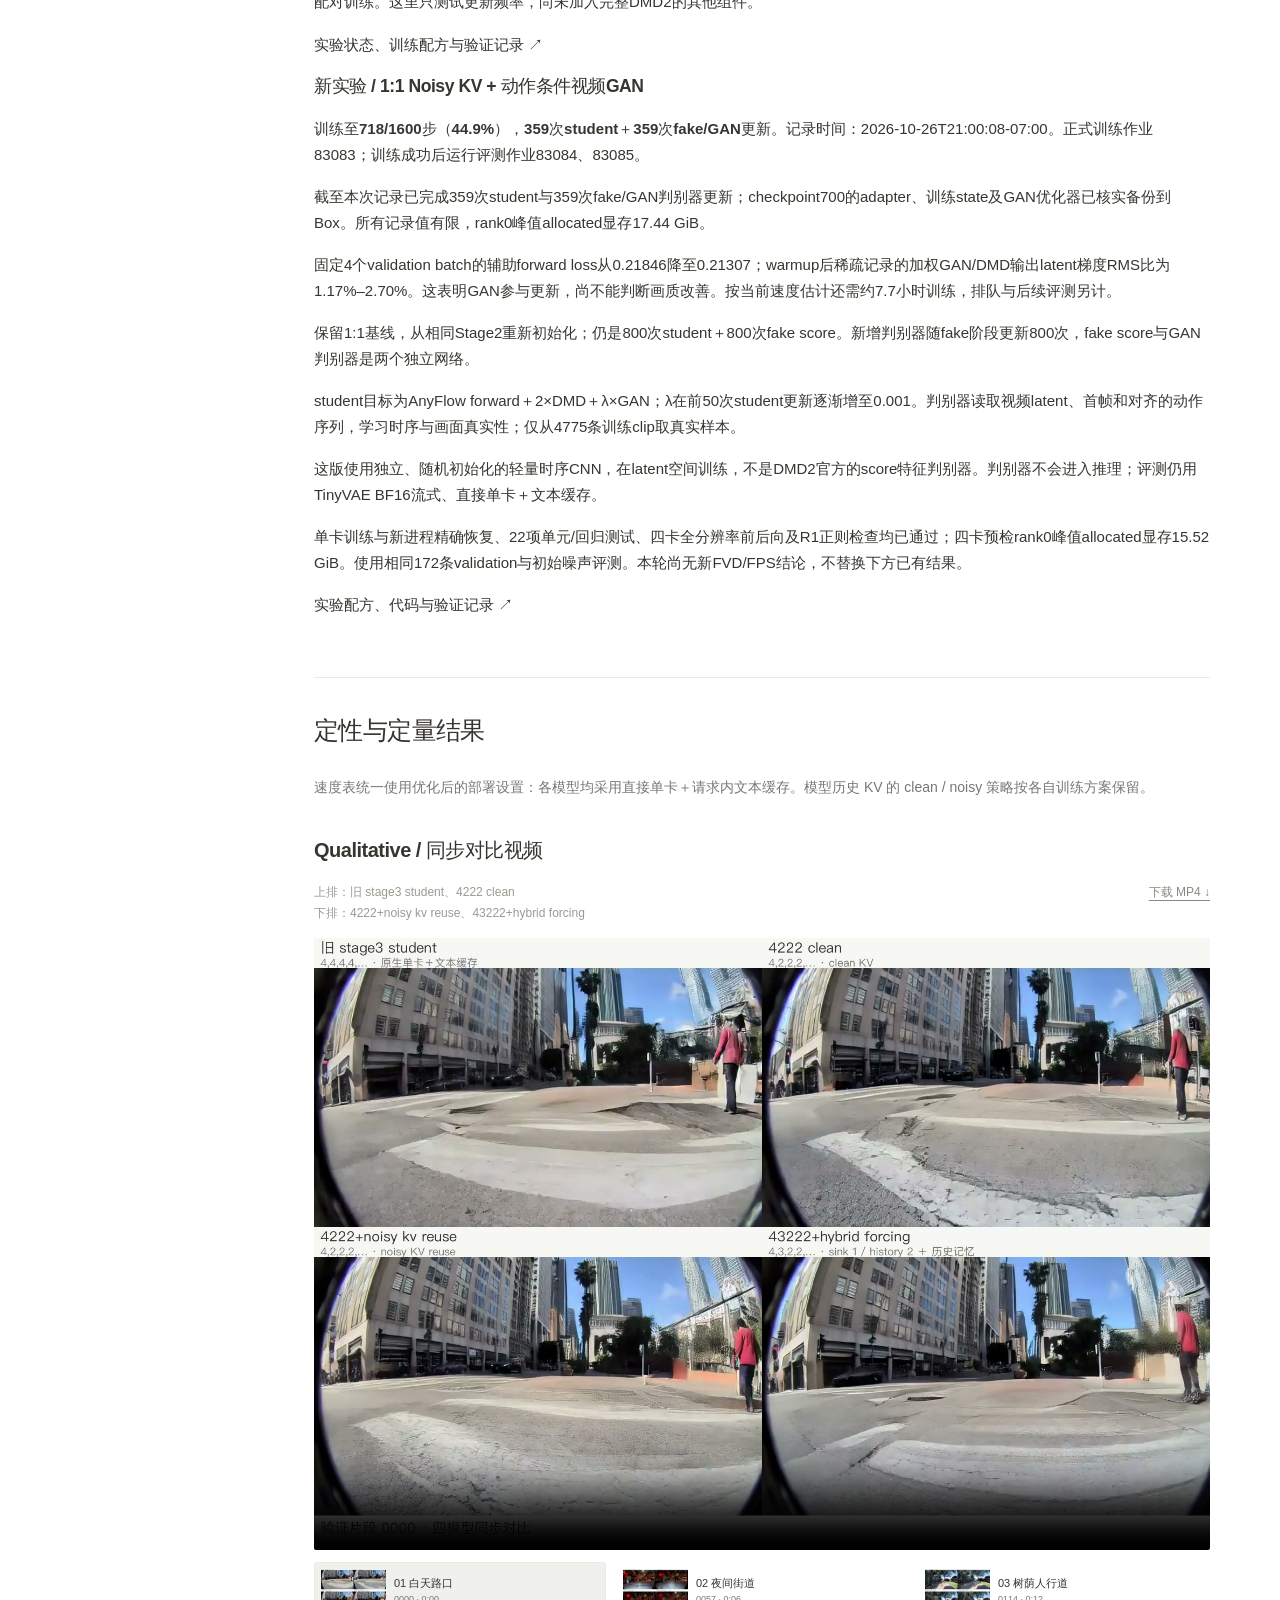
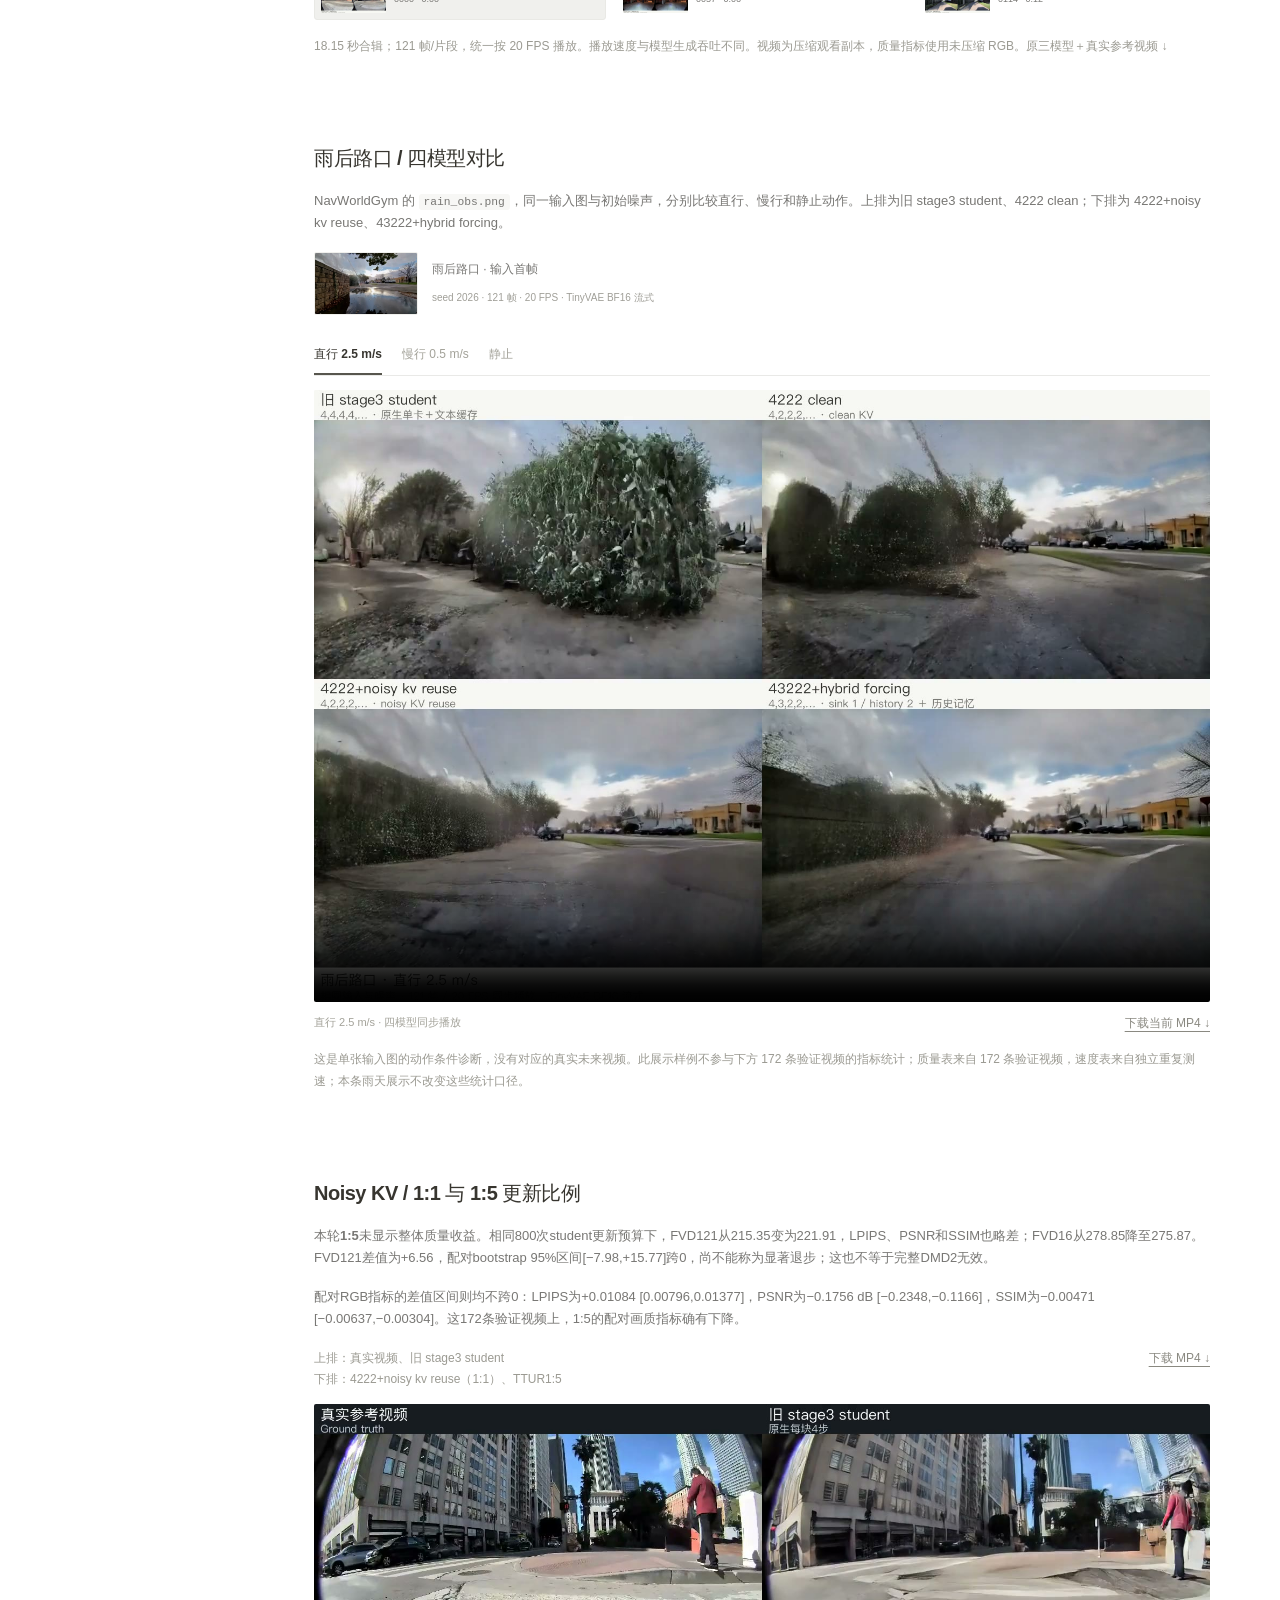
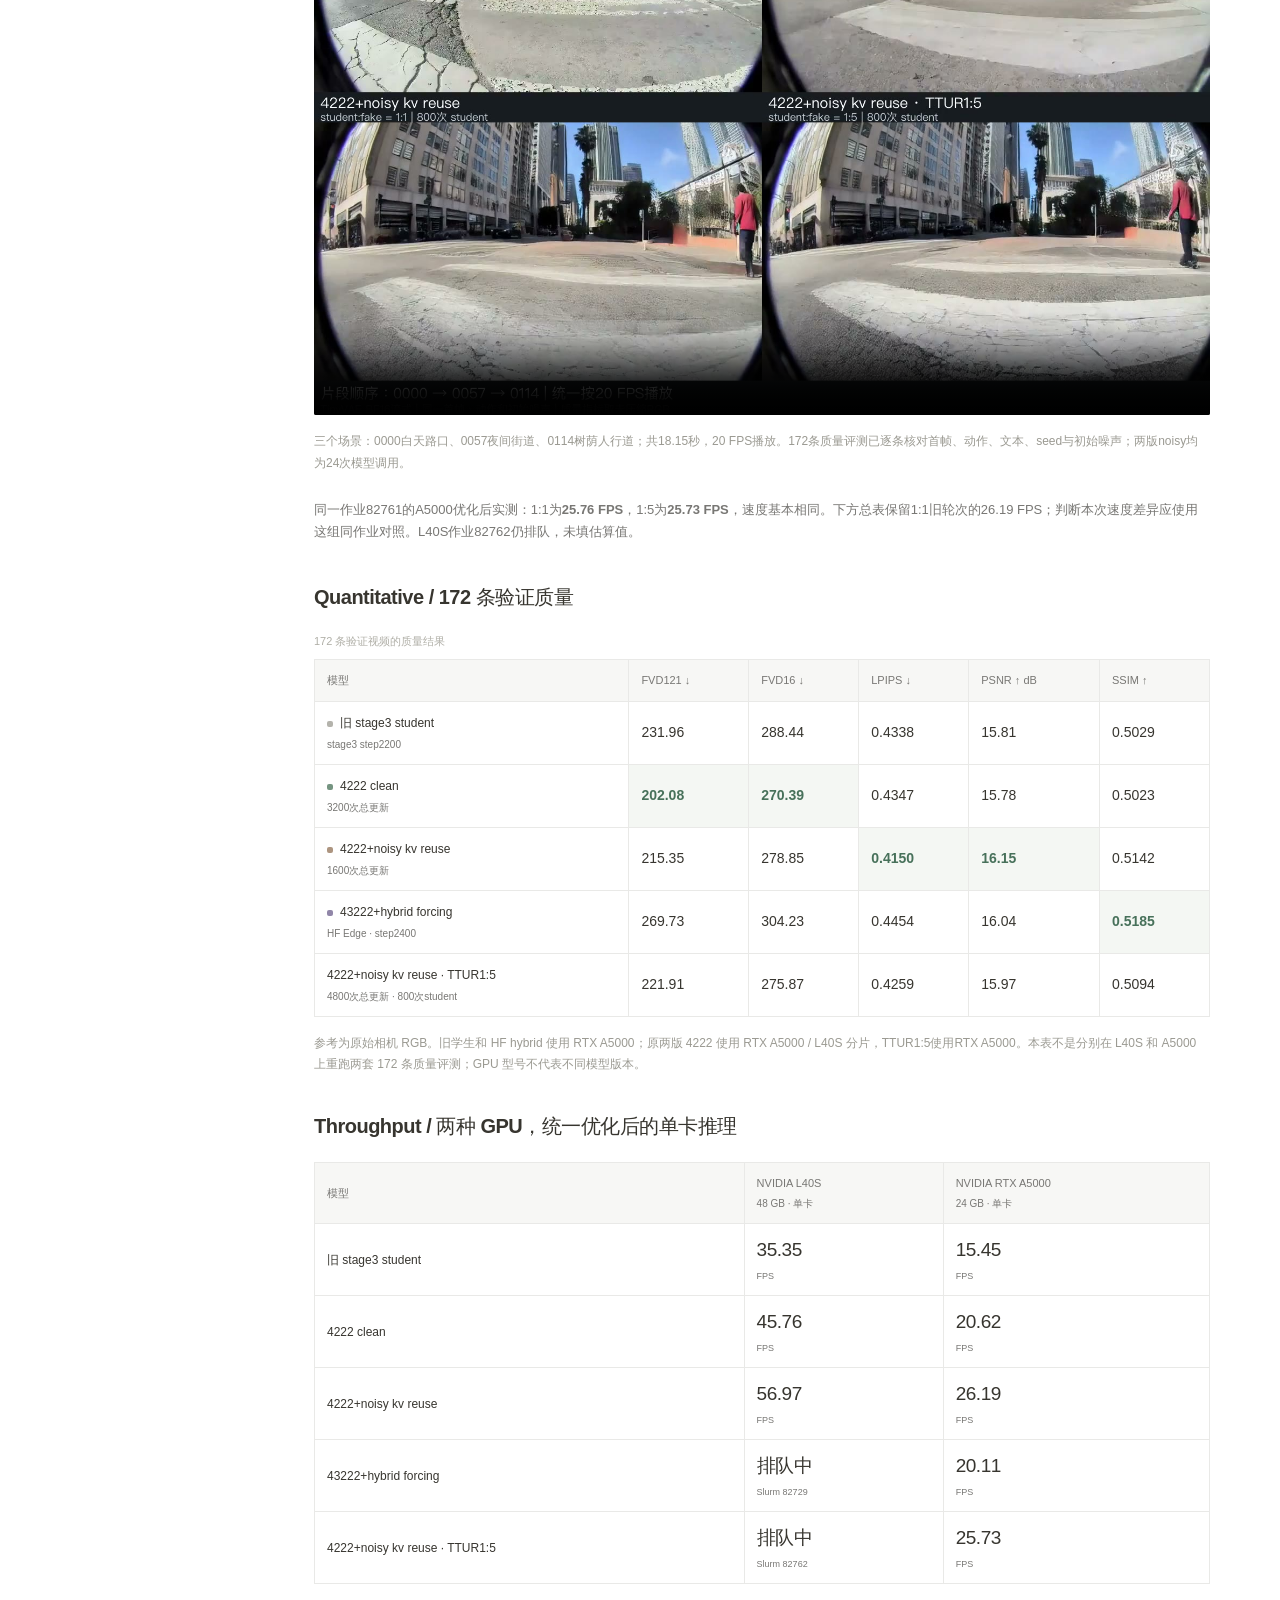
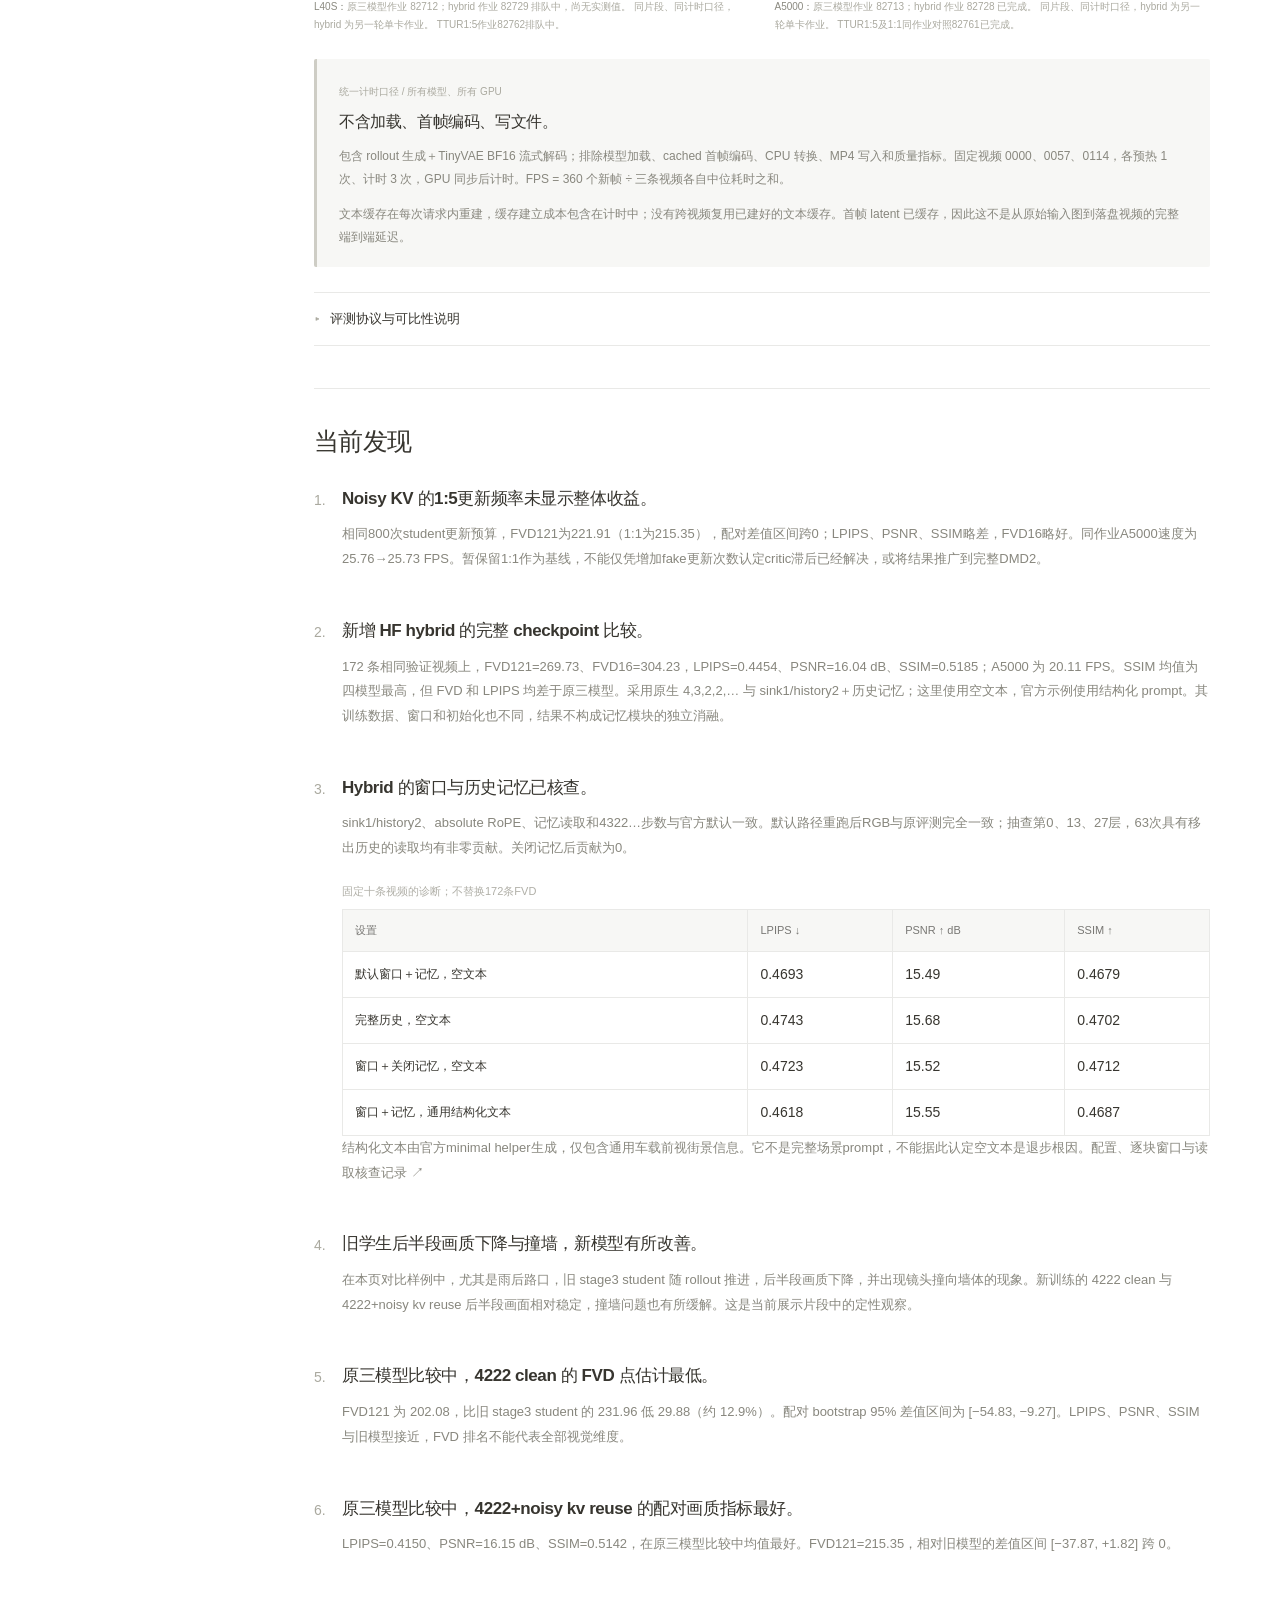
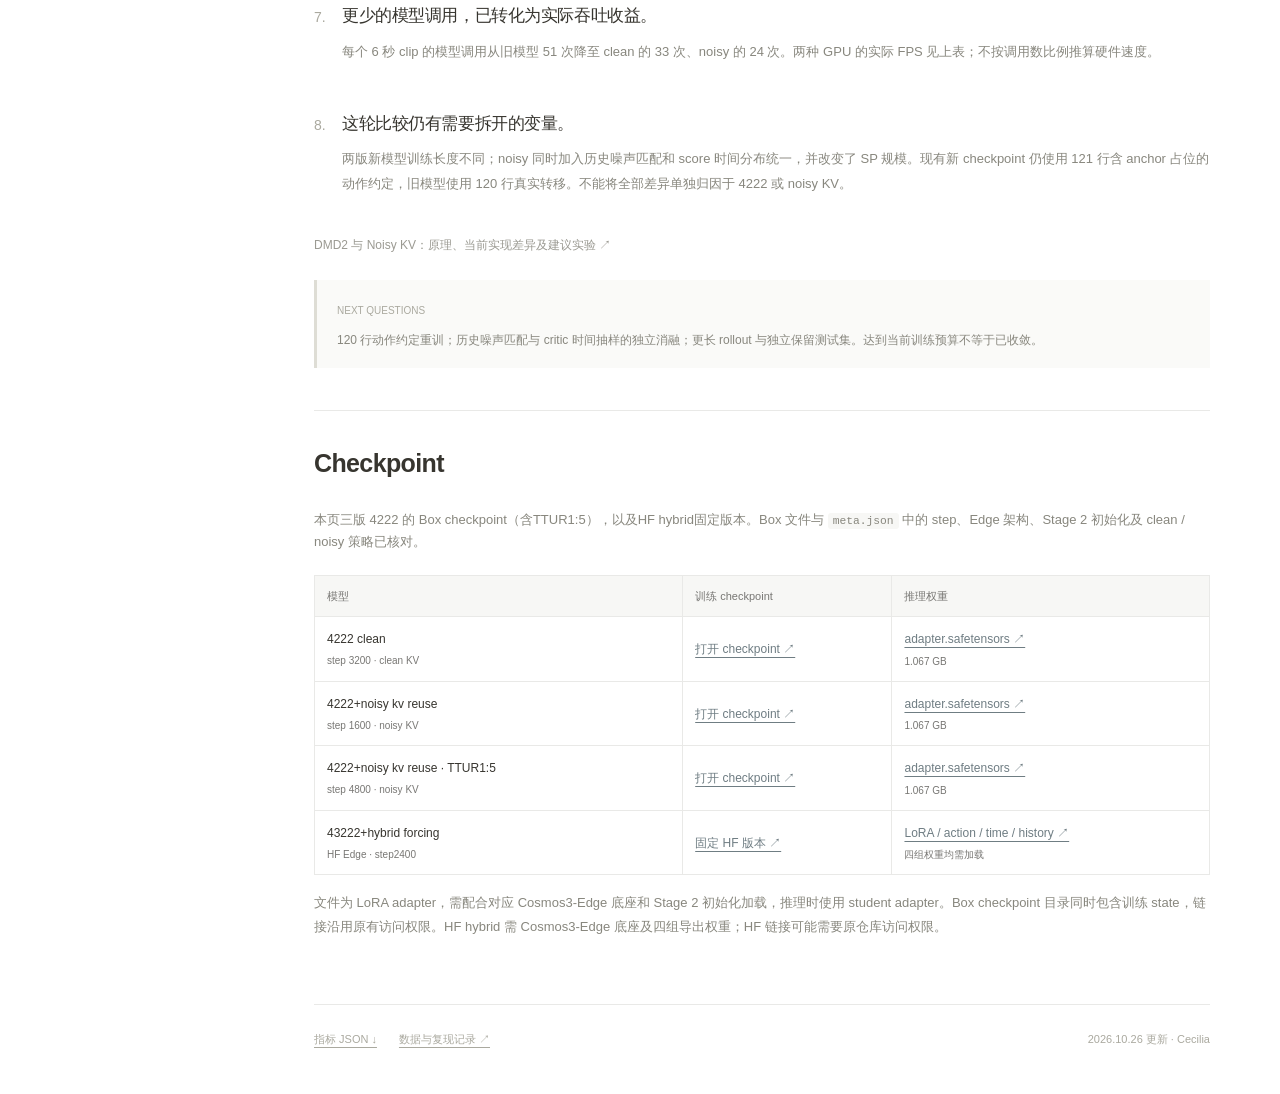
==== commit 60fff312: "Update GAN training progress at step718 and verified Box checkpoint" ====
--- a/docs/index.html
+++ b/docs/index.html
@@ -20,7 +20,7 @@
 
       <details class="detail" open><summary>共同的数据、损失与优化设置 <span>+</span></summary><div class="detail-body common-settings"><dl><div><dt>模型 / 可训练参数</dt><dd>Cosmos3-Edge，28 层、hidden 2048。student / fake 的 LoRA rank=128、alpha=128、dropout=0；包含 student source / target time LoRA。底座与完整动作头冻结，real score 冻结。</dd></div><div><dt>数据</dt><dd>4775 条训练 clip；cached Cosmos latent＋车辆动作＋SFT caption。832×480，20 FPS，121 帧；caption 上限 2048 tokens，文本 dropout 10%。训练使用 cached latent，TinyVAE 只用于推理解码。</dd></div><div><dt>student 目标</dt><dd><code>L_student = L_forward + 2 × L_DMD</code>，DMD 内部使用 0.5×MSE 约定。forward 保留 AnyFlow boundary / transition 辅助项，仍抽连续时间对 t≥r，50% 概率 r=0；有限差分 ε=0.005。</dd></div><div><dt>fake / guidance</dt><dd>student / fake 按 1:1 交替。fake 阶段重新执行无梯度 rollout，训练 flow-matching 目标 noise−endpoint。rollout CFG=1，real score CFG=4，fake 使用 conditional 查询。</dd></div><div><dt>反向传播</dt><dd>使用完整固定 422… rollout；每块全部 denoise 步反传，跨块历史 KV detach。未加入混合短轨迹训练、最后一步反传或独立的 4222 initialization warmup。</dd></div><div><dt>优化器 / 数值</dt><dd>AdamW，student / fake 学习率 2×10⁻⁶，β=(0, 0.999)，ε=10⁻⁸，weight decay=0，grad clip=1；固定学习率。模型 BF16，rollout 状态积分及损失 FP32；activation checkpointing 开启。</dd></div><div><dt>停止与保存</dt><dd>达到各自更新预算后停止；每 100 步验证及保存。当前比较 live student，未使用 EMA 或 FVD early stopping，不能把达到预算等同于已收敛。</dd></div></dl></div></details>
 <article class="recipe hybrid" id="hybrid-design"><div class="recipe-top"><span class="swatch"></span><h3>43222+hybrid forcing</h3><span class="done">HF 导出 · step2400</span></div><p>新增的 Cosmos3-Edge 比较模型，使用发布者提供的 Hybrid Forcing checkpoint。按其原生配置评测：第一块 4 步、第二块 3 步，后续各 2 步。</p><dl><div><dt>来源与初始化</dt><dd><code>edge-text-hybrid/step-2400</code>，非 EMA。student 来自 causal step12550；score 来自 bidirectional step31000。本页两版 4222 的 score 初始化为 step30000。</dd></div><div><dt>训练历史窗口</dt><dd>发布清单记录每个训练 step 从 sink=[0,1,2,3]、history=[999,1,2,3] 中抽取窗口。数据标注为 clips1k；未核实它与本页 172 条验证集的重叠。</dd></div><div><dt>历史记忆</dt><dd>28 层各有 history projection，将窗口移出的 vision/action KV 折叠为 ReLU 特征的线性注意力状态；使用 spatial RoPE。推理保留 sink 1、最近 2 个历史块，并读取记忆。</dd></div><div><dt>推理与权重校验</dt><dd>固定官方 runtime <code>dec58fa</code>；完整加载 344 个 LoRA、5 个 action、8 个 time、28 个 history 张量。BF16 推理，RoPE inv_freq 保持官方 FP32。每段 23 次 denoise＋11 次 clean commit，共 34 次调用。</dd></div><div><dt>文本条件</dt><dd>本表采用空文本的 image＋actions 条件。官方推荐传入结构化 prompt；无 caption 的结果不能代表官方结构化文本场景。</dd></div><div><dt>公平比较口径</dt><dd>相同 172 条验证 clip、cached 首帧、固定初始噪声与原始 RGB 参考；空 SFT 文本，不读取未来 caption。原生输入为 120 行真实动作，与现有 4222 的 121 行含 anchor 格式不同。</dd></div></dl><p class="caption-note">该模型同时改变了训练窗口、历史记忆、步数、score 初始化和训练数据。此处比较完整 checkpoint 的效果，不能把差异单独归因于 Hybrid Forcing。</p></article>
-<div class="model-card" id="noisy-ttur15"><h3>4222+noisy kv reuse · TTUR1:5</h3><p><strong>训练与172条质量评测已完成；A5000测速已完成，L40S测速排队</strong>。状态记录时间：2026-10-26T10:46:37-07:00。</p><p>从同一 Stage 2 重新初始化，保留4222、历史噪声匹配、score时间抽样、损失和学习率；student:fake从1:1改为1:5。本轮没有GAN。</p><p>已使用4张RTX A5000，SP4 / DP1，有效batch=1；预算800次student＋4000次fake，共4800次总更新。每50次student更新验证和保存。</p><p>训练作业 82756、82760 已完成800次student＋4000次fake，总计4800次更新；两段完整恢复模型及优化器。占卡13小时24分，约53.6 GPU小时（含加载、保存和同步）。172条质量与A5000评测作业82761已完成；L40S作业82762排队中。最终checkpoint4800已备份到Box，链接见页末。</p><p>预检查已完成2次student＋10次fake更新，梯度隔离及新进程重载一致性通过；训练4775条与验证172条在clip/session层面无重叠。</p><p>800次student预算与1:1基线相同；沿用loader与seed，但更新比例改变了进入student的样本及逐步随机数，不是逐student更新的完全配对训练。这里只测试更新频率，尚未加入完整DMD2的其他组件。</p><p><a href="https://github.com/CeciliaTheBirb/research-log/blob/main/data/2026-10-25/noisy-ttur15/README.md" target="_blank" rel="noopener">实验状态、训练配方与验证记录 ↗</a></p></div><div class="model-card" id="noisy-gan"><h3>新实验 / 1:1 Noisy KV + 动作条件视频GAN</h3><p><strong>全部预检通过，正式训练在4×RTX A5000运行中</strong>。记录时间：2026-10-26T14:38:51-07:00。正式训练作业 83083；训练成功后运行评测作业83084、83085。</p><p>保留1:1基线，从相同Stage2重新初始化；仍是800次student＋800次fake score。新增判别器随fake阶段更新800次，fake score与GAN判别器是两个独立网络。</p><p>student目标为AnyFlow forward＋2×DMD＋λ×GAN；λ在前50次student更新逐渐增至0.001。判别器读取视频latent、首帧和对齐的动作序列，学习时序与画面真实性；仅从4775条训练clip取真实样本。</p><p>这版使用独立、随机初始化的轻量时序CNN，在latent空间训练，不是DMD2官方的score特征判别器。判别器不会进入推理；评测仍用TinyVAE BF16流式、直接单卡＋文本缓存。</p><p>单卡训练与新进程精确恢复、22项单元/回归测试、四卡全分辨率前后向及R1正则检查均已通过；四卡预检rank0峰值allocated显存15.52 GiB。使用相同172条validation与初始噪声评测。本轮尚无新FVD/FPS结论，不替换下方已有结果。</p><p><a href="https://github.com/CeciliaTheBirb/research-log/tree/main/data/2026-10-26/noisy-conditional-gan" target="_blank" rel="noopener">实验配方、代码与验证记录 ↗</a></p></div></section>
+<div class="model-card" id="noisy-ttur15"><h3>4222+noisy kv reuse · TTUR1:5</h3><p><strong>训练与172条质量评测已完成；A5000测速已完成，L40S测速排队</strong>。状态记录时间：2026-10-26T10:46:37-07:00。</p><p>从同一 Stage 2 重新初始化，保留4222、历史噪声匹配、score时间抽样、损失和学习率；student:fake从1:1改为1:5。本轮没有GAN。</p><p>已使用4张RTX A5000，SP4 / DP1，有效batch=1；预算800次student＋4000次fake，共4800次总更新。每50次student更新验证和保存。</p><p>训练作业 82756、82760 已完成800次student＋4000次fake，总计4800次更新；两段完整恢复模型及优化器。占卡13小时24分，约53.6 GPU小时（含加载、保存和同步）。172条质量与A5000评测作业82761已完成；L40S作业82762排队中。最终checkpoint4800已备份到Box，链接见页末。</p><p>预检查已完成2次student＋10次fake更新，梯度隔离及新进程重载一致性通过；训练4775条与验证172条在clip/session层面无重叠。</p><p>800次student预算与1:1基线相同；沿用loader与seed，但更新比例改变了进入student的样本及逐步随机数，不是逐student更新的完全配对训练。这里只测试更新频率，尚未加入完整DMD2的其他组件。</p><p><a href="https://github.com/CeciliaTheBirb/research-log/blob/main/data/2026-10-25/noisy-ttur15/README.md" target="_blank" rel="noopener">实验状态、训练配方与验证记录 ↗</a></p></div><div class="model-card" id="noisy-gan"><h3>新实验 / 1:1 Noisy KV + 动作条件视频GAN</h3><p><strong>训练至718/1600步（44.9%），359次student＋359次fake/GAN更新</strong>。记录时间：2026-10-26T21:00:08-07:00。正式训练作业 83083；训练成功后运行评测作业83084、83085。</p><p>截至本次记录已完成359次student与359次fake/GAN判别器更新；checkpoint700的adapter、训练state及GAN优化器已核实备份到Box。所有记录值有限，rank0峰值allocated显存17.44 GiB。</p><p>固定4个validation batch的辅助forward loss从0.21846降至0.21307；warmup后稀疏记录的加权GAN/DMD输出latent梯度RMS比为1.17%–2.70%。这表明GAN参与更新，尚不能判断画质改善。按当前速度估计还需约7.7小时训练，排队与后续评测另计。</p><p>保留1:1基线，从相同Stage2重新初始化；仍是800次student＋800次fake score。新增判别器随fake阶段更新800次，fake score与GAN判别器是两个独立网络。</p><p>student目标为AnyFlow forward＋2×DMD＋λ×GAN；λ在前50次student更新逐渐增至0.001。判别器读取视频latent、首帧和对齐的动作序列，学习时序与画面真实性；仅从4775条训练clip取真实样本。</p><p>这版使用独立、随机初始化的轻量时序CNN，在latent空间训练，不是DMD2官方的score特征判别器。判别器不会进入推理；评测仍用TinyVAE BF16流式、直接单卡＋文本缓存。</p><p>单卡训练与新进程精确恢复、22项单元/回归测试、四卡全分辨率前后向及R1正则检查均已通过；四卡预检rank0峰值allocated显存15.52 GiB。使用相同172条validation与初始噪声评测。本轮尚无新FVD/FPS结论，不替换下方已有结果。</p><p><a href="https://github.com/CeciliaTheBirb/research-log/tree/main/data/2026-10-26/noisy-conditional-gan" target="_blank" rel="noopener">实验配方、代码与验证记录 ↗</a></p></div></section>
 <section id="results" class="log-section"><div class="section-head"><div><div class="eyebrow">02 / QUALITATIVE + QUANTITATIVE RESULTS</div><h2>定性与定量结果</h2></div></div>
 <p class="section-intro">速度表统一使用优化后的部署设置：各模型均采用直接单卡＋请求内文本缓存。模型历史 KV 的 clean / noisy 策略按各自训练方案保留。</p>
 <h3 class="result-title">Qualitative / 同步对比视频</h3><div class="viewer-head"><p>上排：旧 stage3 student、4222 clean<br>下排：4222+noisy kv reuse、43222+hybrid forcing</p><a href="assets/model-comparison.mp4" download>下载 MP4 ↓</a></div>
--- a/docs/style.css
+++ b/docs/style.css
@@ -3,3 +3,6 @@
 @media(prefers-reduced-motion:reduce){html{scroll-behavior:auto}.date-sidebar{transition:none}}
 
 .hybrid .swatch{background:#9186a8}#hybrid-design{margin-top:34px;padding-top:26px;border-top:1px solid var(--line)}
+
+/* Keep the experiment title visible below the fixed breadcrumb on anchor navigation. */
+#noisy-gan{scroll-margin-top:72px}
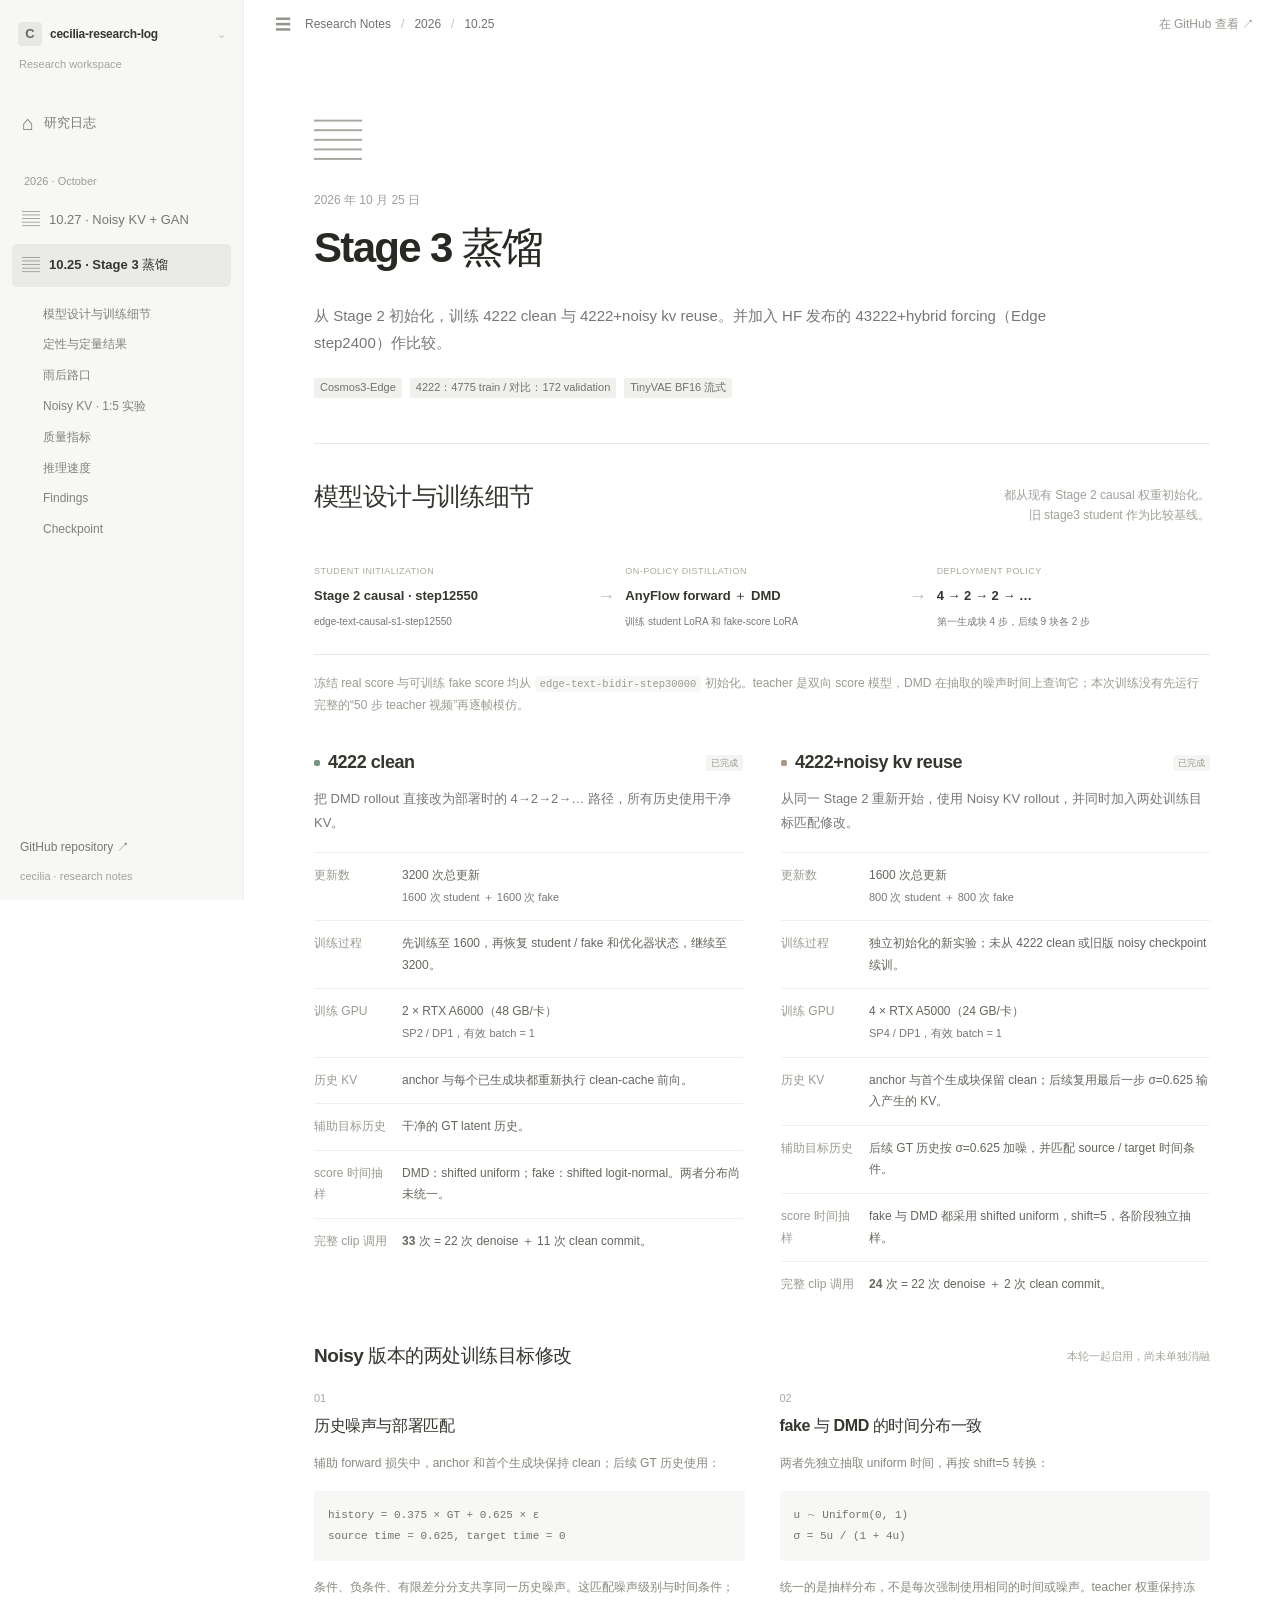
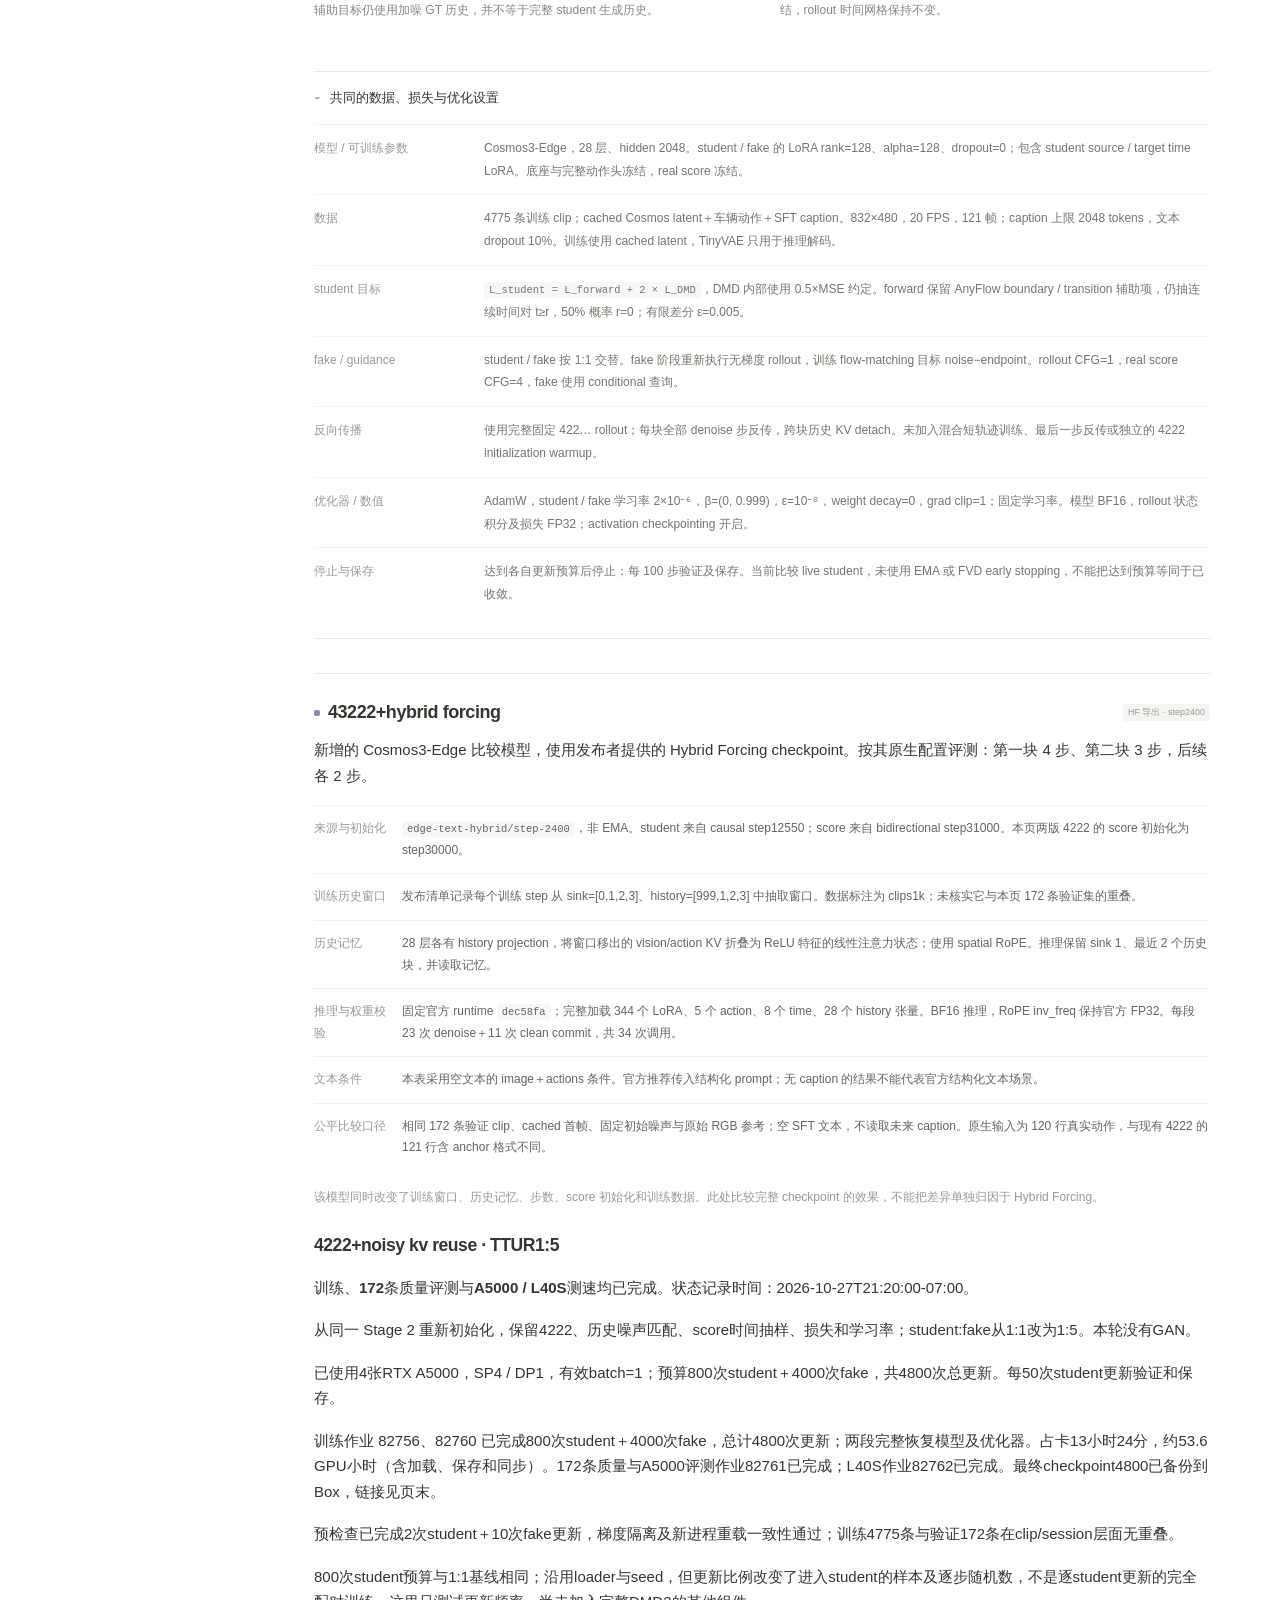
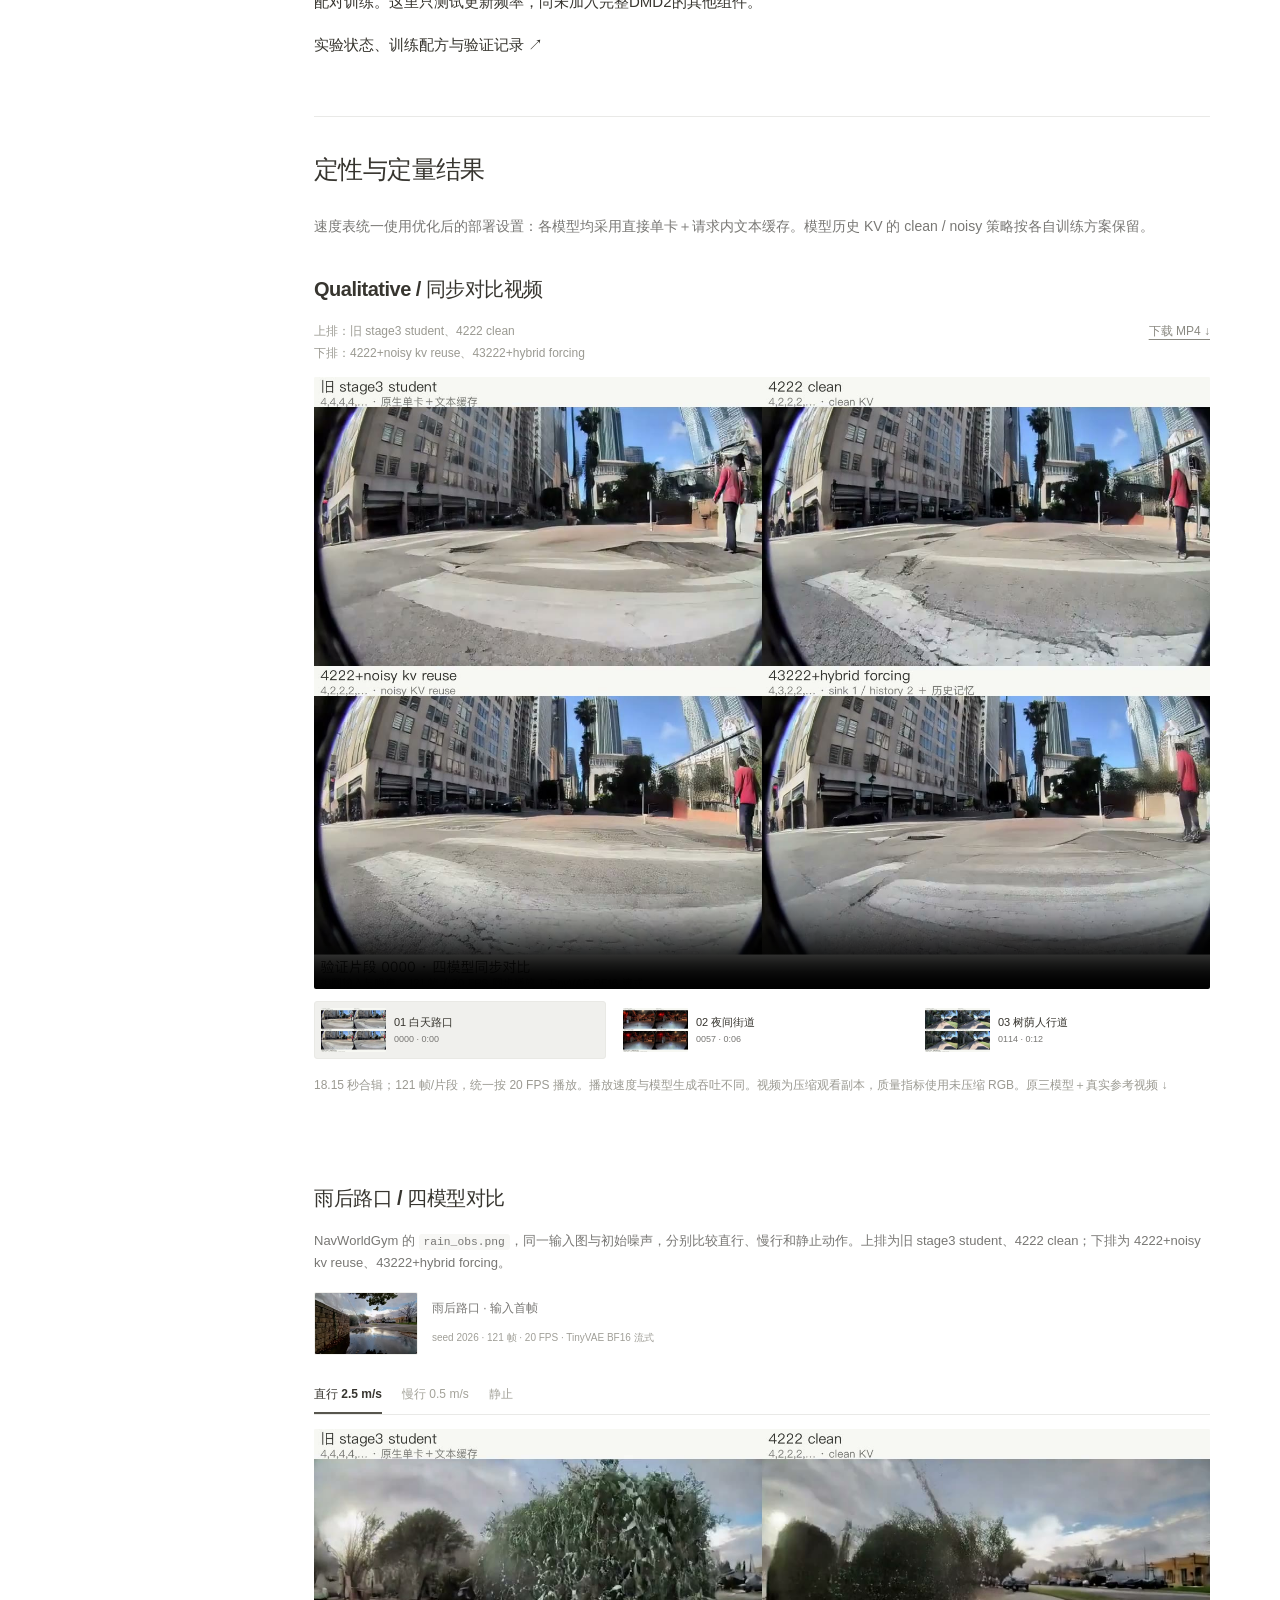
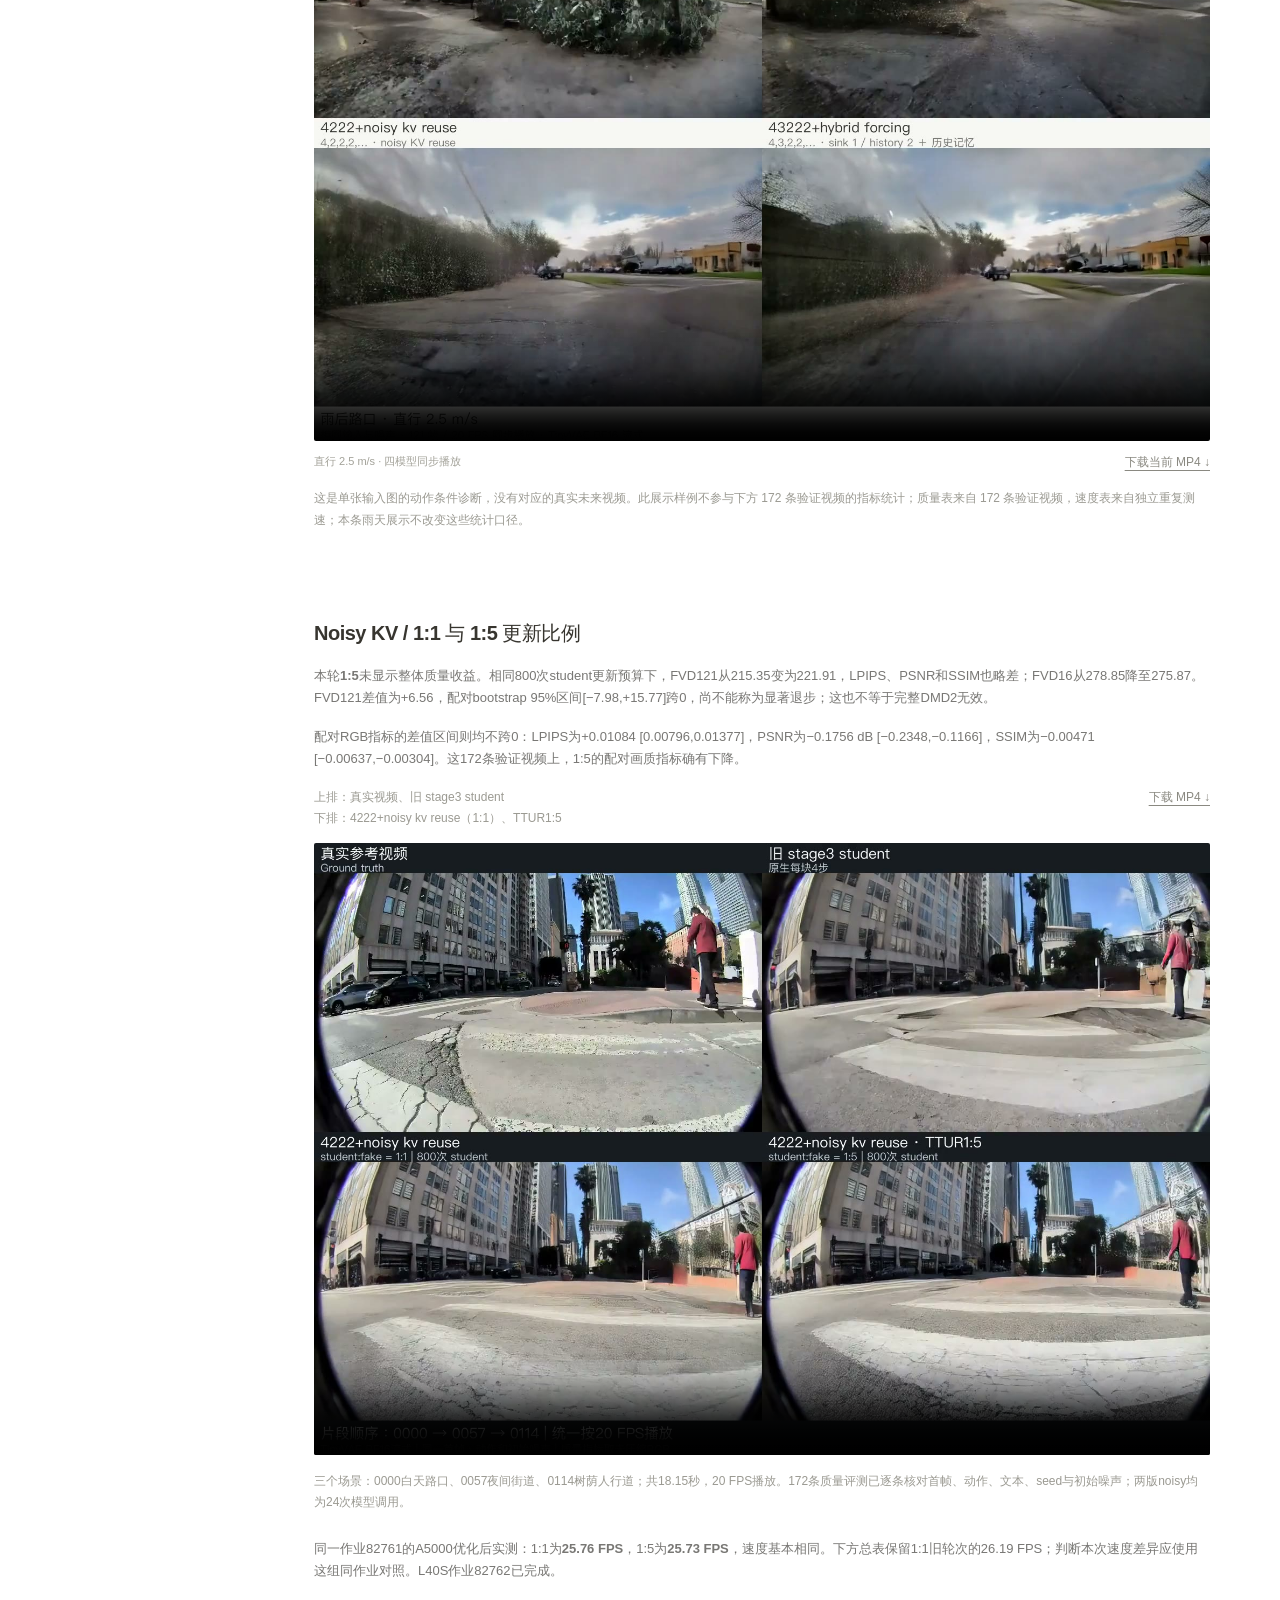
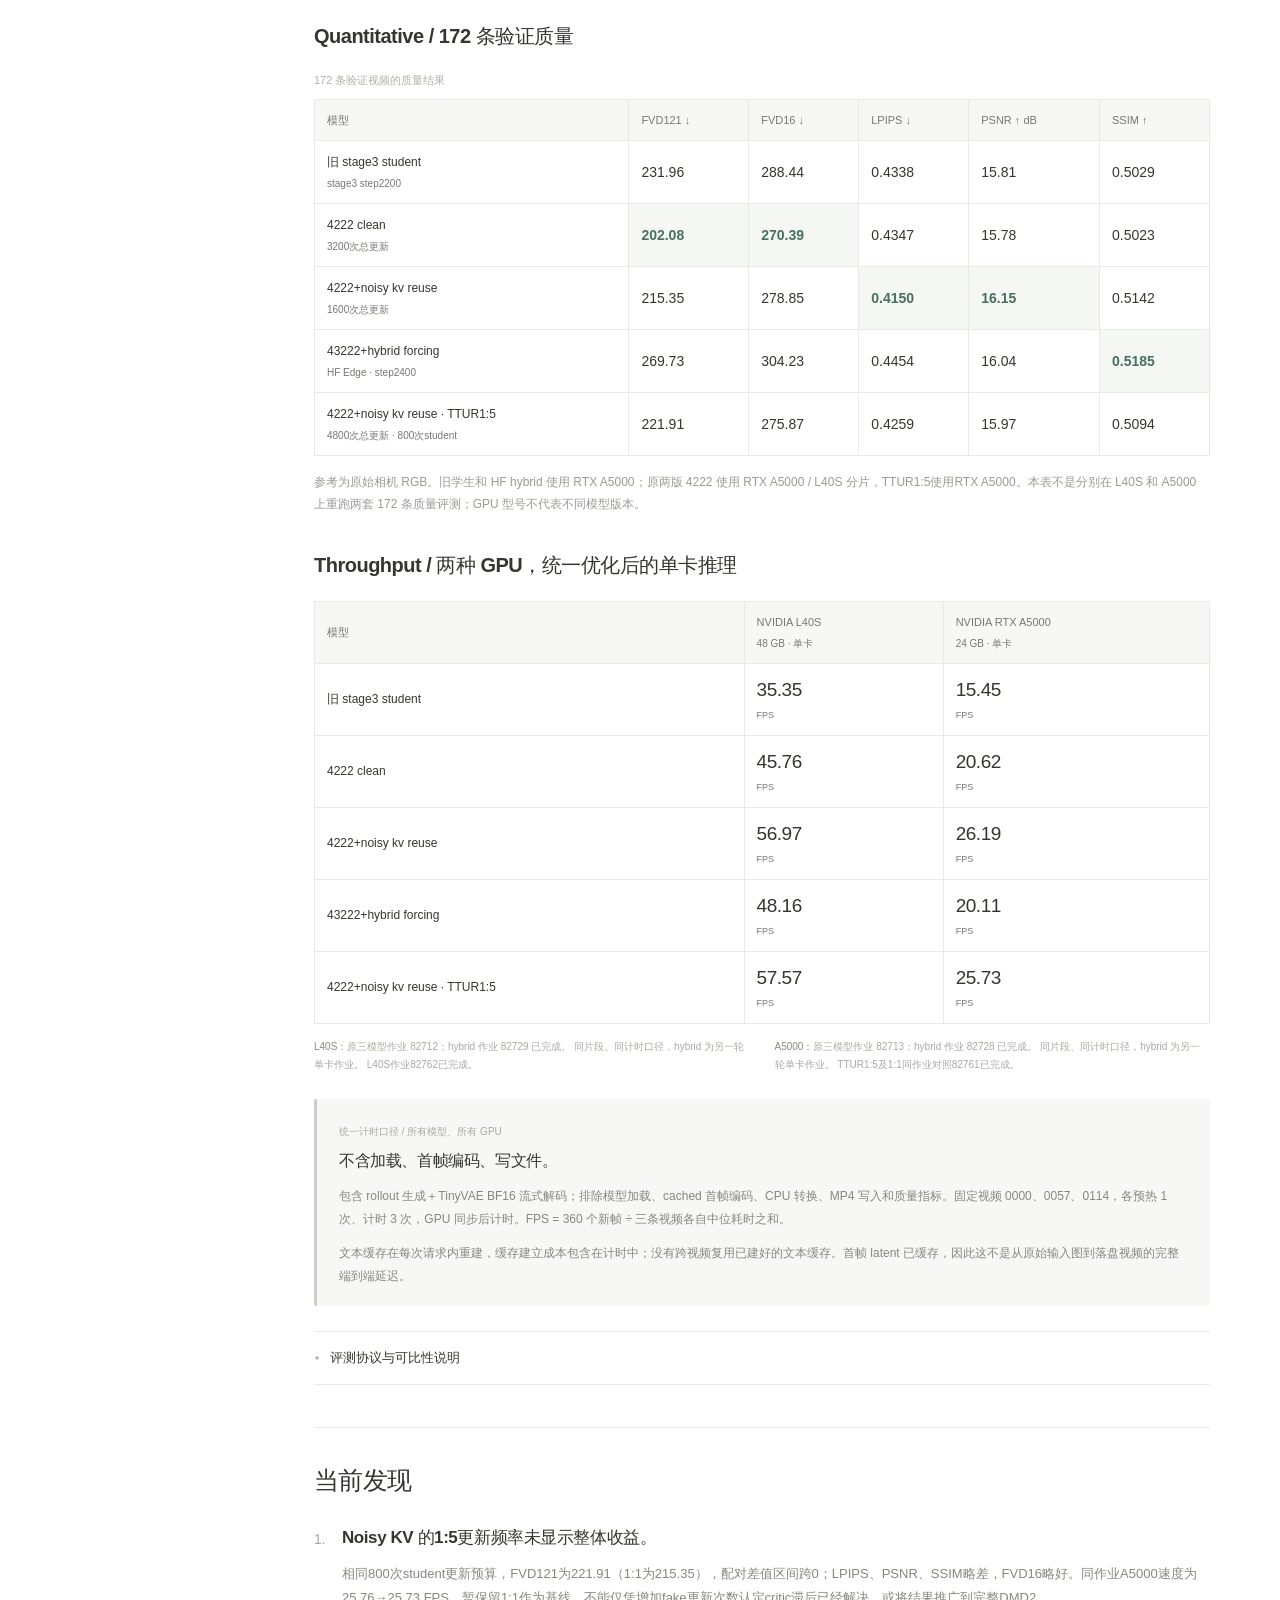
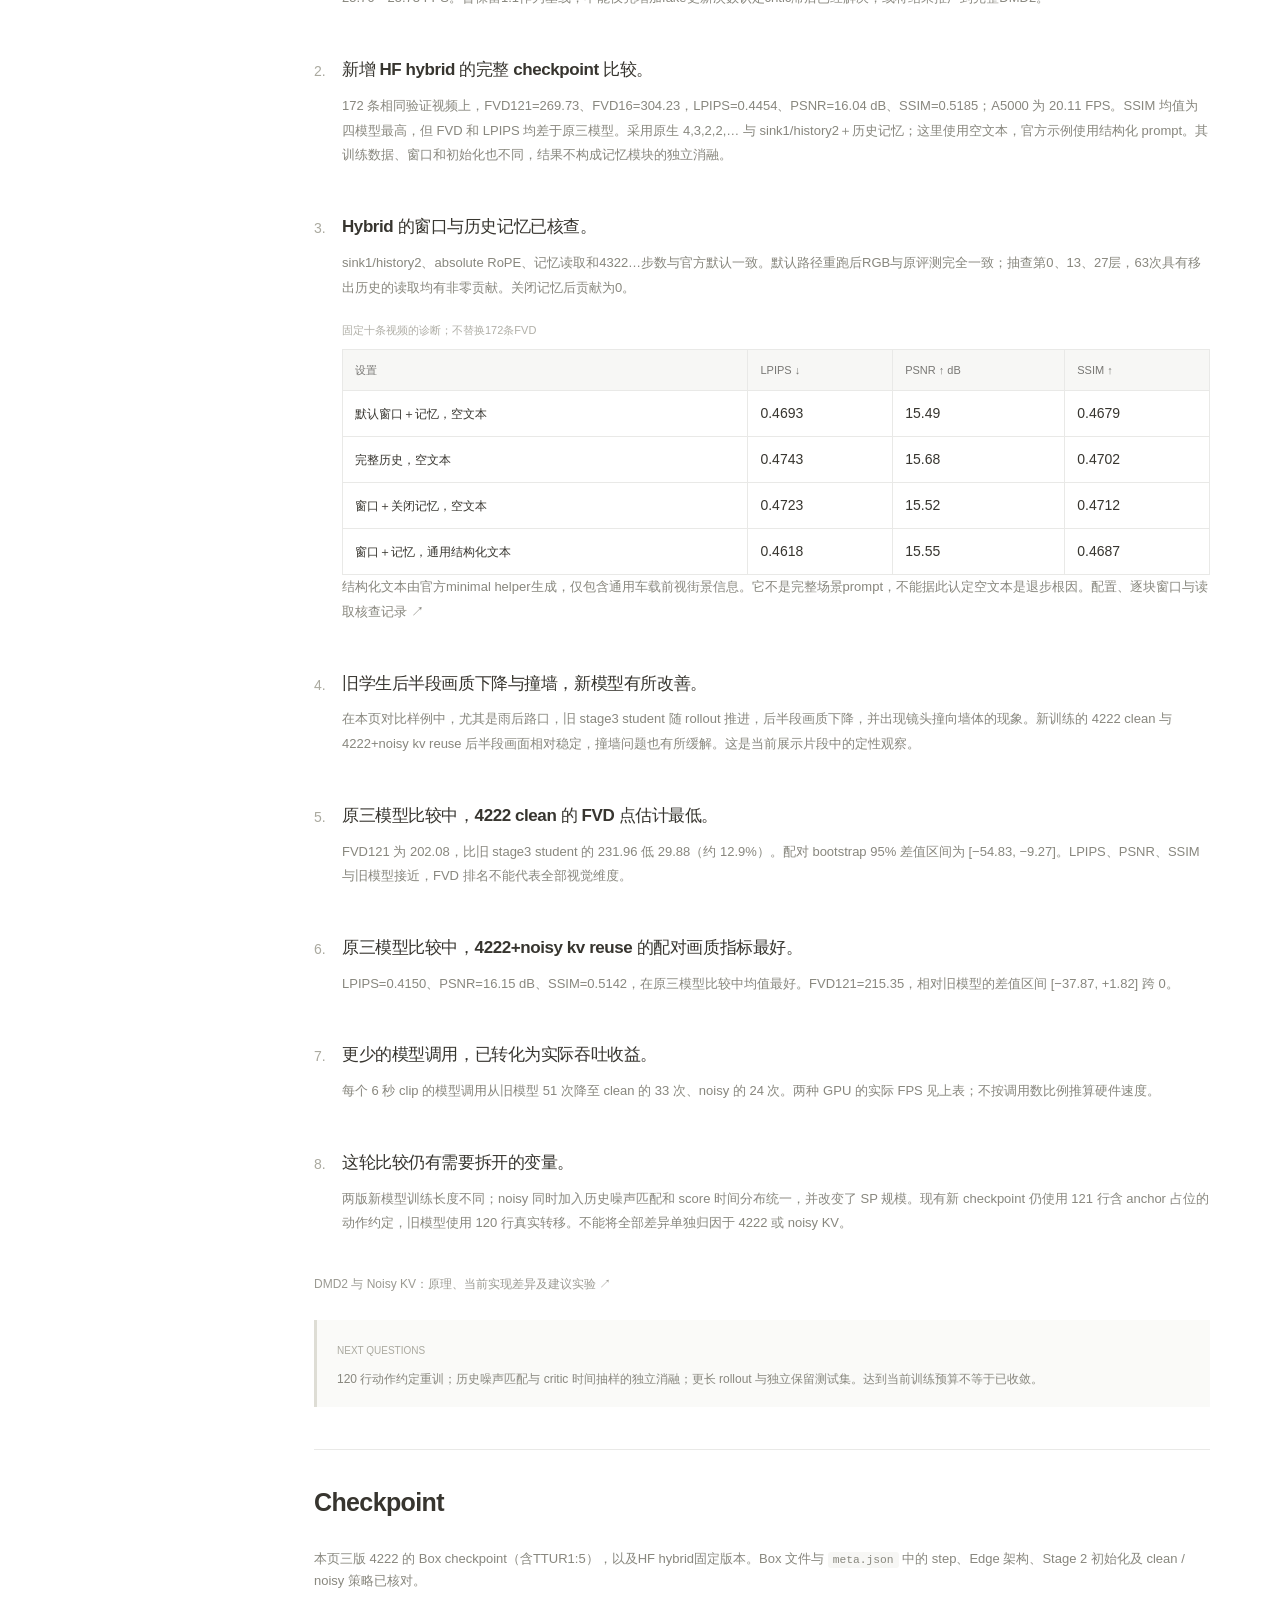
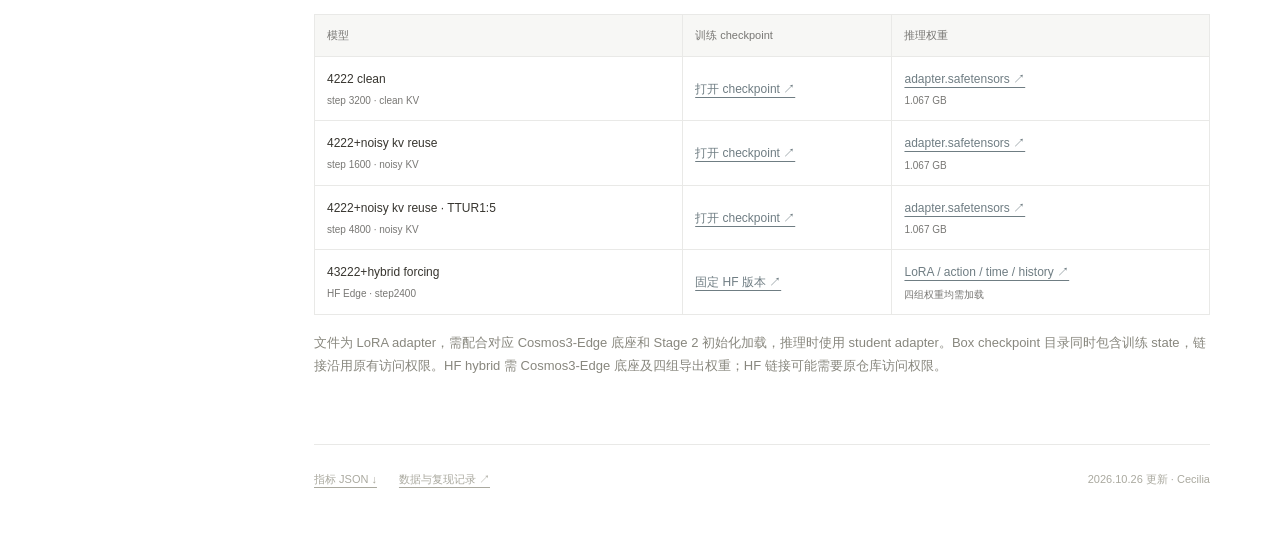
==== commit 2c0a0f49: "Publish October 27 GAN evaluation as a separate dated research page" ====
--- a/docs/index.html
+++ b/docs/index.html
@@ -2,9 +2,9 @@
 <html lang="zh-CN"><head><meta charset="utf-8"><meta name="viewport" content="width=device-width,initial-scale=1">
 <title>cecilia-research-log · 2026.10.25</title>
 <meta name="description" content="Cecilia 的研究日志：模型设计与训练细节、定性与定量结果、Findings。Stage 3 蒸馏，L40S / A5000 优化后推理结果。">
-<meta name="theme-color" content="#ffffff"><link rel="icon" href="assets/favicon.svg" type="image/svg+xml"><link rel="stylesheet" href="style.css"><script defer src="app.js"></script></head>
+<meta name="theme-color" content="#ffffff"><link rel="icon" href="assets/favicon.svg" type="image/svg+xml"><link rel="stylesheet" href="style.css?v=20261027"><script defer src="app.js?v=20261027"></script></head>
 <body class="research-log"><a class="skip" href="#log-2026-10-25">跳到日志正文</a>
-<aside class="date-sidebar" id="research-sidebar"><a href="#log-2026-10-25" class="workspace-name"><span class="workspace-icon">C</span><strong>cecilia-research-log</strong><span class="chevron" aria-hidden="true">⌄</span></a><div class="workspace-caption">Research workspace</div><a class="sidebar-home" href="#log-2026-10-25"><span aria-hidden="true">⌂</span>研究日志</a><div class="sidebar-label">2026 · October</div><nav aria-label="按日期浏览"><a class="date-link active" href="#log-2026-10-25" aria-current="page"><span aria-hidden="true">▤</span><span>10.25 · Stage 3 蒸馏</span></a></nav><nav class="entry-nav" aria-label="本页目录"><a href="#model-design">模型设计与训练细节</a><a href="#noisy-gan">动作条件GAN实验</a><a href="#results">定性与定量结果</a><a href="#rain-results">雨后路口</a><a href="#ttur-results">Noisy KV · 1:5 实验</a><a href="#quality-results">质量指标</a><a href="#throughput-results">推理速度</a><a href="#findings">Findings</a><a href="#checkpoints">Checkpoint</a></nav><div class="sidebar-bottom"><a href="https://github.com/CeciliaTheBirb/research-log" target="_blank" rel="noopener">GitHub repository ↗</a><span>cecilia · research notes</span></div></aside><div class="page-workspace"><header class="log-masthead"><div class="breadcrumb"><button class="sidebar-toggle" aria-label="切换侧栏" aria-controls="research-sidebar" aria-expanded="true">☰</button><span>Research Notes</span><span class="breadcrumb-slash">/</span><span>2026</span><span class="breadcrumb-slash">/</span><span>10.25</span></div><a href="https://github.com/CeciliaTheBirb/research-log" target="_blank" rel="noopener">在 GitHub 查看 ↗</a></header><main class="log-content" id="log-2026-10-25"><header class="entry-header"><div class="page-icon" aria-hidden="true">▤</div><div class="entry-date">2026 年 10 月 25 日</div><h1>Stage 3 蒸馏</h1><p class="entry-deck">从 Stage 2 初始化，训练 4222 clean 与 4222+noisy kv reuse。并加入 HF 发布的 43222+hybrid forcing（Edge step2400）作比较。</p><div class="entry-tags"><span>Cosmos3-Edge</span><span>4222：4775 train / 对比：172 validation</span><span>TinyVAE BF16 流式</span></div></header>
+<aside class="date-sidebar" id="research-sidebar"><a href="index.html" class="workspace-name"><span class="workspace-icon">C</span><strong>cecilia-research-log</strong><span class="chevron" aria-hidden="true">⌄</span></a><div class="workspace-caption">Research workspace</div><a class="sidebar-home" href="index.html"><span aria-hidden="true">⌂</span>研究日志</a><div class="sidebar-label">2026 · October</div><nav aria-label="按日期浏览"><a class="date-link" href="2026-10-27.html"><span aria-hidden="true">▤</span><span>10.27 · Noisy KV + GAN</span></a><a class="date-link active" href="index.html" aria-current="page"><span aria-hidden="true">▤</span><span>10.25 · Stage 3 蒸馏</span></a></nav><nav class="entry-nav" aria-label="本页目录"><a href="#model-design">模型设计与训练细节</a><a href="#results">定性与定量结果</a><a href="#rain-results">雨后路口</a><a href="#ttur-results">Noisy KV · 1:5 实验</a><a href="#quality-results">质量指标</a><a href="#throughput-results">推理速度</a><a href="#findings">Findings</a><a href="#checkpoints">Checkpoint</a></nav><div class="sidebar-bottom"><a href="https://github.com/CeciliaTheBirb/research-log" target="_blank" rel="noopener">GitHub repository ↗</a><span>cecilia · research notes</span></div></aside><div class="page-workspace"><header class="log-masthead"><div class="breadcrumb"><button class="sidebar-toggle" aria-label="切换侧栏" aria-controls="research-sidebar" aria-expanded="true">☰</button><span>Research Notes</span><span class="breadcrumb-slash">/</span><span>2026</span><span class="breadcrumb-slash">/</span><span>10.25</span></div><a href="https://github.com/CeciliaTheBirb/research-log" target="_blank" rel="noopener">在 GitHub 查看 ↗</a></header><main class="log-content" id="log-2026-10-25"><header class="entry-header"><div class="page-icon" aria-hidden="true">▤</div><div class="entry-date">2026 年 10 月 25 日</div><h1>Stage 3 蒸馏</h1><p class="entry-deck">从 Stage 2 初始化，训练 4222 clean 与 4222+noisy kv reuse。并加入 HF 发布的 43222+hybrid forcing（Edge step2400）作比较。</p><div class="entry-tags"><span>Cosmos3-Edge</span><span>4222：4775 train / 对比：172 validation</span><span>TinyVAE BF16 流式</span></div></header>
 <section id="model-design" class="log-section">
       <div class="section-head"><div><div class="eyebrow">01 / MODEL DESIGN + TRAINING</div><h2>模型设计与训练细节</h2></div><p>都从现有 Stage 2 causal 权重初始化。<br>旧 stage3 student 作为比较基线。</p></div>
       <div class="lineage"><div><span>STUDENT INITIALIZATION</span><strong>Stage 2 causal · step12550</strong><small>edge-text-causal-s1-step12550</small></div><div class="lineage-arrow" aria-hidden="true">→</div><div><span>ON-POLICY DISTILLATION</span><strong>AnyFlow forward ＋ DMD</strong><small>训练 student LoRA 和 fake-score LoRA</small></div><div class="lineage-arrow" aria-hidden="true">→</div><div><span>DEPLOYMENT POLICY</span><strong>4 → 2 → 2 → …</strong><small>第一生成块 4 步，后续 9 块各 2 步</small></div></div>
@@ -20,7 +20,7 @@
 
       <details class="detail" open><summary>共同的数据、损失与优化设置 <span>+</span></summary><div class="detail-body common-settings"><dl><div><dt>模型 / 可训练参数</dt><dd>Cosmos3-Edge，28 层、hidden 2048。student / fake 的 LoRA rank=128、alpha=128、dropout=0；包含 student source / target time LoRA。底座与完整动作头冻结，real score 冻结。</dd></div><div><dt>数据</dt><dd>4775 条训练 clip；cached Cosmos latent＋车辆动作＋SFT caption。832×480，20 FPS，121 帧；caption 上限 2048 tokens，文本 dropout 10%。训练使用 cached latent，TinyVAE 只用于推理解码。</dd></div><div><dt>student 目标</dt><dd><code>L_student = L_forward + 2 × L_DMD</code>，DMD 内部使用 0.5×MSE 约定。forward 保留 AnyFlow boundary / transition 辅助项，仍抽连续时间对 t≥r，50% 概率 r=0；有限差分 ε=0.005。</dd></div><div><dt>fake / guidance</dt><dd>student / fake 按 1:1 交替。fake 阶段重新执行无梯度 rollout，训练 flow-matching 目标 noise−endpoint。rollout CFG=1，real score CFG=4，fake 使用 conditional 查询。</dd></div><div><dt>反向传播</dt><dd>使用完整固定 422… rollout；每块全部 denoise 步反传，跨块历史 KV detach。未加入混合短轨迹训练、最后一步反传或独立的 4222 initialization warmup。</dd></div><div><dt>优化器 / 数值</dt><dd>AdamW，student / fake 学习率 2×10⁻⁶，β=(0, 0.999)，ε=10⁻⁸，weight decay=0，grad clip=1；固定学习率。模型 BF16，rollout 状态积分及损失 FP32；activation checkpointing 开启。</dd></div><div><dt>停止与保存</dt><dd>达到各自更新预算后停止；每 100 步验证及保存。当前比较 live student，未使用 EMA 或 FVD early stopping，不能把达到预算等同于已收敛。</dd></div></dl></div></details>
 <article class="recipe hybrid" id="hybrid-design"><div class="recipe-top"><span class="swatch"></span><h3>43222+hybrid forcing</h3><span class="done">HF 导出 · step2400</span></div><p>新增的 Cosmos3-Edge 比较模型，使用发布者提供的 Hybrid Forcing checkpoint。按其原生配置评测：第一块 4 步、第二块 3 步，后续各 2 步。</p><dl><div><dt>来源与初始化</dt><dd><code>edge-text-hybrid/step-2400</code>，非 EMA。student 来自 causal step12550；score 来自 bidirectional step31000。本页两版 4222 的 score 初始化为 step30000。</dd></div><div><dt>训练历史窗口</dt><dd>发布清单记录每个训练 step 从 sink=[0,1,2,3]、history=[999,1,2,3] 中抽取窗口。数据标注为 clips1k；未核实它与本页 172 条验证集的重叠。</dd></div><div><dt>历史记忆</dt><dd>28 层各有 history projection，将窗口移出的 vision/action KV 折叠为 ReLU 特征的线性注意力状态；使用 spatial RoPE。推理保留 sink 1、最近 2 个历史块，并读取记忆。</dd></div><div><dt>推理与权重校验</dt><dd>固定官方 runtime <code>dec58fa</code>；完整加载 344 个 LoRA、5 个 action、8 个 time、28 个 history 张量。BF16 推理，RoPE inv_freq 保持官方 FP32。每段 23 次 denoise＋11 次 clean commit，共 34 次调用。</dd></div><div><dt>文本条件</dt><dd>本表采用空文本的 image＋actions 条件。官方推荐传入结构化 prompt；无 caption 的结果不能代表官方结构化文本场景。</dd></div><div><dt>公平比较口径</dt><dd>相同 172 条验证 clip、cached 首帧、固定初始噪声与原始 RGB 参考；空 SFT 文本，不读取未来 caption。原生输入为 120 行真实动作，与现有 4222 的 121 行含 anchor 格式不同。</dd></div></dl><p class="caption-note">该模型同时改变了训练窗口、历史记忆、步数、score 初始化和训练数据。此处比较完整 checkpoint 的效果，不能把差异单独归因于 Hybrid Forcing。</p></article>
-<div class="model-card" id="noisy-ttur15"><h3>4222+noisy kv reuse · TTUR1:5</h3><p><strong>训练与172条质量评测已完成；A5000测速已完成，L40S测速排队</strong>。状态记录时间：2026-10-26T10:46:37-07:00。</p><p>从同一 Stage 2 重新初始化，保留4222、历史噪声匹配、score时间抽样、损失和学习率；student:fake从1:1改为1:5。本轮没有GAN。</p><p>已使用4张RTX A5000，SP4 / DP1，有效batch=1；预算800次student＋4000次fake，共4800次总更新。每50次student更新验证和保存。</p><p>训练作业 82756、82760 已完成800次student＋4000次fake，总计4800次更新；两段完整恢复模型及优化器。占卡13小时24分，约53.6 GPU小时（含加载、保存和同步）。172条质量与A5000评测作业82761已完成；L40S作业82762排队中。最终checkpoint4800已备份到Box，链接见页末。</p><p>预检查已完成2次student＋10次fake更新，梯度隔离及新进程重载一致性通过；训练4775条与验证172条在clip/session层面无重叠。</p><p>800次student预算与1:1基线相同；沿用loader与seed，但更新比例改变了进入student的样本及逐步随机数，不是逐student更新的完全配对训练。这里只测试更新频率，尚未加入完整DMD2的其他组件。</p><p><a href="https://github.com/CeciliaTheBirb/research-log/blob/main/data/2026-10-25/noisy-ttur15/README.md" target="_blank" rel="noopener">实验状态、训练配方与验证记录 ↗</a></p></div><div class="model-card" id="noisy-gan"><h3>新实验 / 1:1 Noisy KV + 动作条件视频GAN</h3><p><strong>训练至718/1600步（44.9%），359次student＋359次fake/GAN更新</strong>。记录时间：2026-10-26T21:00:08-07:00。正式训练作业 83083；训练成功后运行评测作业83084、83085。</p><p>截至本次记录已完成359次student与359次fake/GAN判别器更新；checkpoint700的adapter、训练state及GAN优化器已核实备份到Box。所有记录值有限，rank0峰值allocated显存17.44 GiB。</p><p>固定4个validation batch的辅助forward loss从0.21846降至0.21307；warmup后稀疏记录的加权GAN/DMD输出latent梯度RMS比为1.17%–2.70%。这表明GAN参与更新，尚不能判断画质改善。按当前速度估计还需约7.7小时训练，排队与后续评测另计。</p><p>保留1:1基线，从相同Stage2重新初始化；仍是800次student＋800次fake score。新增判别器随fake阶段更新800次，fake score与GAN判别器是两个独立网络。</p><p>student目标为AnyFlow forward＋2×DMD＋λ×GAN；λ在前50次student更新逐渐增至0.001。判别器读取视频latent、首帧和对齐的动作序列，学习时序与画面真实性；仅从4775条训练clip取真实样本。</p><p>这版使用独立、随机初始化的轻量时序CNN，在latent空间训练，不是DMD2官方的score特征判别器。判别器不会进入推理；评测仍用TinyVAE BF16流式、直接单卡＋文本缓存。</p><p>单卡训练与新进程精确恢复、22项单元/回归测试、四卡全分辨率前后向及R1正则检查均已通过；四卡预检rank0峰值allocated显存15.52 GiB。使用相同172条validation与初始噪声评测。本轮尚无新FVD/FPS结论，不替换下方已有结果。</p><p><a href="https://github.com/CeciliaTheBirb/research-log/tree/main/data/2026-10-26/noisy-conditional-gan" target="_blank" rel="noopener">实验配方、代码与验证记录 ↗</a></p></div></section>
+<div class="model-card" id="noisy-ttur15"><h3>4222+noisy kv reuse · TTUR1:5</h3><p><strong>训练、172条质量评测与A5000 / L40S测速均已完成</strong>。状态记录时间：2026-10-27T21:20:00-07:00。</p><p>从同一 Stage 2 重新初始化，保留4222、历史噪声匹配、score时间抽样、损失和学习率；student:fake从1:1改为1:5。本轮没有GAN。</p><p>已使用4张RTX A5000，SP4 / DP1，有效batch=1；预算800次student＋4000次fake，共4800次总更新。每50次student更新验证和保存。</p><p>训练作业 82756、82760 已完成800次student＋4000次fake，总计4800次更新；两段完整恢复模型及优化器。占卡13小时24分，约53.6 GPU小时（含加载、保存和同步）。172条质量与A5000评测作业82761已完成；L40S作业82762已完成。最终checkpoint4800已备份到Box，链接见页末。</p><p>预检查已完成2次student＋10次fake更新，梯度隔离及新进程重载一致性通过；训练4775条与验证172条在clip/session层面无重叠。</p><p>800次student预算与1:1基线相同；沿用loader与seed，但更新比例改变了进入student的样本及逐步随机数，不是逐student更新的完全配对训练。这里只测试更新频率，尚未加入完整DMD2的其他组件。</p><p><a href="https://github.com/CeciliaTheBirb/research-log/blob/main/data/2026-10-25/noisy-ttur15/README.md" target="_blank" rel="noopener">实验状态、训练配方与验证记录 ↗</a></p></div></section>
 <section id="results" class="log-section"><div class="section-head"><div><div class="eyebrow">02 / QUALITATIVE + QUANTITATIVE RESULTS</div><h2>定性与定量结果</h2></div></div>
 <p class="section-intro">速度表统一使用优化后的部署设置：各模型均采用直接单卡＋请求内文本缓存。模型历史 KV 的 clean / noisy 策略按各自训练方案保留。</p>
 <h3 class="result-title">Qualitative / 同步对比视频</h3><div class="viewer-head"><p>上排：旧 stage3 student、4222 clean<br>下排：4222+noisy kv reuse、43222+hybrid forcing</p><a href="assets/model-comparison.mp4" download>下载 MP4 ↓</a></div>
@@ -28,11 +28,11 @@
 <div class="scene-picker" aria-label="跳转到场景"><button class="scene active" data-time="0"><img src="assets/quality-poster.jpg" alt="白天路口"><span>01 白天路口<small>0000 · 0:00</small></span></button><button class="scene" data-time="6.05"><img src="assets/quality-poster-1.jpg" alt="夜间街道"><span>02 夜间街道<small>0057 · 0:06</small></span></button><button class="scene" data-time="12.1"><img src="assets/quality-poster-2.jpg" alt="树荫人行道"><span>03 树荫人行道<small>0114 · 0:12</small></span></button></div>
 <p class="caption-note">18.15 秒合辑；121 帧/片段，统一按 20 FPS 播放。播放速度与模型生成吞吐不同。视频为压缩观看副本，质量指标使用未压缩 RGB。<a href="assets/model-comparison-with-reference.mp4" download>原三模型＋真实参考视频 ↓</a></p>
 <div id="rain-results" class="rain-results"><h3 class="result-title">雨后路口 / 四模型对比</h3><p>NavWorldGym 的 <code>rain_obs.png</code>，同一输入图与初始噪声，分别比较直行、慢行和静止动作。上排为旧 stage3 student、4222 clean；下排为 4222+noisy kv reuse、43222+hybrid forcing。</p><div class="rain-input"><img src="assets/rain-input.png" alt="雨后路口输入首帧：左侧石墙、地面积水、前方路口"><div><strong>雨后路口 · 输入首帧</strong><span>seed 2026 · 121 帧 · 20 FPS · TinyVAE BF16 流式</span></div></div><div class="rain-controls" role="group" aria-label="选择雨后场景动作"><button class="active" data-rain="2p5mps" aria-pressed="true">直行 2.5 m/s</button><button data-rain="0p5mps" aria-pressed="false">慢行 0.5 m/s</button><button data-rain="stop" aria-pressed="false">静止</button></div><div class="video-shell"><video id="rain-video" controls playsinline preload="metadata" poster="assets/rain-poster-2p5mps.jpg" aria-label="雨后路口四模型同步对比"><source src="assets/rain-comparison-2p5mps.mp4" type="video/mp4"></video></div><div class="viewer-head rain-download"><span id="rain-action-label">直行 2.5 m/s · 四模型同步播放</span><a id="rain-download" href="assets/rain-comparison-2p5mps.mp4" download>下载当前 MP4 ↓</a></div><p class="caption-note">这是单张输入图的动作条件诊断，没有对应的真实未来视频。此展示样例不参与下方 172 条验证视频的指标统计；质量表来自 172 条验证视频，速度表来自独立重复测速；本条雨天展示不改变这些统计口径。</p></div>
-<div id="ttur-results" class="rain-results"><h3 class="result-title">Noisy KV / 1:1 与 1:5 更新比例</h3><p><strong>本轮1:5未显示整体质量收益。</strong>相同800次student更新预算下，FVD121从215.35变为221.91，LPIPS、PSNR和SSIM也略差；FVD16从278.85降至275.87。FVD121差值为+6.56，配对bootstrap 95%区间[−7.98,+15.77]跨0，尚不能称为显著退步；这也不等于完整DMD2无效。</p><p>配对RGB指标的差值区间则均不跨0：LPIPS为+0.01084 [0.00796,0.01377]，PSNR为−0.1756 dB [−0.2348,−0.1166]，SSIM为−0.00471 [−0.00637,−0.00304]。这172条验证视频上，1:5的配对画质指标确有下降。</p><div class="viewer-head"><p>上排：真实视频、旧 stage3 student<br>下排：4222+noisy kv reuse（1:1）、TTUR1:5</p><a href="assets/noisy-ttur15-comparison.mp4" download>下载 MP4 ↓</a></div><div class="video-shell"><video id="ttur-video" controls playsinline preload="metadata" poster="assets/noisy-ttur15-comparison.jpg" aria-label="真实视频、旧学生及Noisy KV两种更新比例的同步对比"><source src="assets/noisy-ttur15-comparison.mp4" type="video/mp4">请下载MP4观看。</video></div><p class="caption-note">三个场景：0000白天路口、0057夜间街道、0114树荫人行道；共18.15秒，20 FPS播放。172条质量评测已逐条核对首帧、动作、文本、seed与初始噪声；两版noisy均为24次模型调用。</p><p>同一作业82761的A5000优化后实测：1:1为<strong>25.76 FPS</strong>，1:5为<strong>25.73 FPS</strong>，速度基本相同。下方总表保留1:1旧轮次的26.19 FPS；判断本次速度差异应使用这组同作业对照。L40S作业82762仍排队，未填估算值。</p></div><h3 class="result-title" id="quality-results">Quantitative / 172 条验证质量</h3><div class="table-wrap"><table class="results-table"><caption>172 条验证视频的质量结果</caption><thead><tr><th scope="col">模型</th><th scope="col">FVD121 ↓</th><th scope="col">FVD16 ↓</th><th scope="col">LPIPS ↓</th><th scope="col">PSNR ↑ dB</th><th scope="col">SSIM ↑</th></tr></thead><tbody id="results-body"><tr class="old"><th scope="row"><span class="swatch"></span>旧 stage3 student<small>stage3 step2200</small></th><td>231.96</td><td>288.44</td><td>0.4338</td><td>15.81</td><td>0.5029</td></tr><tr class="clean"><th scope="row"><span class="swatch"></span>4222 clean<small>3200次总更新</small></th><td class="best">202.08</td><td class="best">270.39</td><td>0.4347</td><td>15.78</td><td>0.5023</td></tr><tr class="noisy"><th scope="row"><span class="swatch"></span>4222+noisy kv reuse<small>1600次总更新</small></th><td>215.35</td><td>278.85</td><td class="best">0.4150</td><td class="best">16.15</td><td>0.5142</td></tr><tr class="hybrid"><th scope="row"><span class="swatch"></span>43222+hybrid forcing<small>HF Edge · step2400</small></th><td>269.73</td><td>304.23</td><td>0.4454</td><td>16.04</td><td class="best">0.5185</td></tr><tr class="noisy-ttur"><th scope="row">4222+noisy kv reuse · TTUR1:5<small>4800次总更新 · 800次student</small></th><td>221.91</td><td>275.87</td><td>0.4259</td><td>15.97</td><td>0.5094</td></tr></tbody></table></div>
+<div id="ttur-results" class="rain-results"><h3 class="result-title">Noisy KV / 1:1 与 1:5 更新比例</h3><p><strong>本轮1:5未显示整体质量收益。</strong>相同800次student更新预算下，FVD121从215.35变为221.91，LPIPS、PSNR和SSIM也略差；FVD16从278.85降至275.87。FVD121差值为+6.56，配对bootstrap 95%区间[−7.98,+15.77]跨0，尚不能称为显著退步；这也不等于完整DMD2无效。</p><p>配对RGB指标的差值区间则均不跨0：LPIPS为+0.01084 [0.00796,0.01377]，PSNR为−0.1756 dB [−0.2348,−0.1166]，SSIM为−0.00471 [−0.00637,−0.00304]。这172条验证视频上，1:5的配对画质指标确有下降。</p><div class="viewer-head"><p>上排：真实视频、旧 stage3 student<br>下排：4222+noisy kv reuse（1:1）、TTUR1:5</p><a href="assets/noisy-ttur15-comparison.mp4" download>下载 MP4 ↓</a></div><div class="video-shell"><video id="ttur-video" controls playsinline preload="metadata" poster="assets/noisy-ttur15-comparison.jpg" aria-label="真实视频、旧学生及Noisy KV两种更新比例的同步对比"><source src="assets/noisy-ttur15-comparison.mp4" type="video/mp4">请下载MP4观看。</video></div><p class="caption-note">三个场景：0000白天路口、0057夜间街道、0114树荫人行道；共18.15秒，20 FPS播放。172条质量评测已逐条核对首帧、动作、文本、seed与初始噪声；两版noisy均为24次模型调用。</p><p>同一作业82761的A5000优化后实测：1:1为<strong>25.76 FPS</strong>，1:5为<strong>25.73 FPS</strong>，速度基本相同。下方总表保留1:1旧轮次的26.19 FPS；判断本次速度差异应使用这组同作业对照。L40S作业82762已完成。</p></div><h3 class="result-title" id="quality-results">Quantitative / 172 条验证质量</h3><div class="table-wrap"><table class="results-table"><caption>172 条验证视频的质量结果</caption><thead><tr><th scope="col">模型</th><th scope="col">FVD121 ↓</th><th scope="col">FVD16 ↓</th><th scope="col">LPIPS ↓</th><th scope="col">PSNR ↑ dB</th><th scope="col">SSIM ↑</th></tr></thead><tbody id="results-body"><tr class="old"><th scope="row">旧 stage3 student<small>stage3 step2200</small></th><td>231.96</td><td>288.44</td><td>0.4338</td><td>15.81</td><td>0.5029</td></tr><tr class="clean"><th scope="row">4222 clean<small>3200次总更新</small></th><td class="best">202.08</td><td class="best">270.39</td><td>0.4347</td><td>15.78</td><td>0.5023</td></tr><tr class="noisy"><th scope="row">4222+noisy kv reuse<small>1600次总更新</small></th><td>215.35</td><td>278.85</td><td class="best">0.4150</td><td class="best">16.15</td><td>0.5142</td></tr><tr class="hybrid"><th scope="row">43222+hybrid forcing<small>HF Edge · step2400</small></th><td>269.73</td><td>304.23</td><td>0.4454</td><td>16.04</td><td class="best">0.5185</td></tr><tr class="noisy-ttur15"><th scope="row">4222+noisy kv reuse · TTUR1:5<small>4800次总更新 · 800次student</small></th><td>221.91</td><td>275.87</td><td>0.4259</td><td>15.97</td><td>0.5094</td></tr></tbody></table></div>
 
 <p class="caption-note">参考为原始相机 RGB。旧学生和 HF hybrid 使用 RTX A5000；原两版 4222 使用 RTX A5000 / L40S 分片，TTUR1:5使用RTX A5000。本表不是分别在 L40S 和 A5000 上重跑两套 172 条质量评测；GPU 型号不代表不同模型版本。</p>
-<h3 class="result-title" id="throughput-results">Throughput / 两种 GPU，统一优化后的单卡推理</h3><div class="table-wrap"><table class="hardware-table"><thead><tr><th scope="col">模型</th><th scope="col">NVIDIA L40S<br><small>48 GB · 单卡</small></th><th scope="col">NVIDIA RTX A5000<br><small>24 GB · 单卡</small></th></tr></thead><tbody><tr><th scope="row">旧 stage3 student</th><td>35.35<small>FPS</small></td><td>15.45<small>FPS</small></td></tr><tr><th scope="row">4222 clean</th><td>45.76<small>FPS</small></td><td>20.62<small>FPS</small></td></tr><tr><th scope="row">4222+noisy kv reuse</th><td>56.97<small>FPS</small></td><td>26.19<small>FPS</small></td></tr><tr><th scope="row">43222+hybrid forcing</th><td class="pending">排队中<small>Slurm 82729</small></td><td>20.11<small>FPS</small></td></tr><tr><th scope="row">4222+noisy kv reuse · TTUR1:5</th><td class="pending">排队中<small>Slurm 82762</small></td><td>25.73<small>FPS</small></td></tr></tbody></table></div>
-<div class="hardware-notes"><p><b>L40S：</b><span id="l40s-status">原三模型作业 82712；hybrid 作业 82729 排队中，尚无实测值。 同片段、同计时口径，hybrid 为另一轮单卡作业。 TTUR1:5作业82762排队中。</span></p><p><b>A5000：</b><span id="a5000-status">原三模型作业 82713；hybrid 作业 82728 已完成。 同片段、同计时口径，hybrid 为另一轮单卡作业。 TTUR1:5及1:1同作业对照82761已完成。</span></p></div>
+<h3 class="result-title" id="throughput-results">Throughput / 两种 GPU，统一优化后的单卡推理</h3><div class="table-wrap"><table class="hardware-table"><thead><tr><th scope="col">模型</th><th scope="col">NVIDIA L40S<br><small>48 GB · 单卡</small></th><th scope="col">NVIDIA RTX A5000<br><small>24 GB · 单卡</small></th></tr></thead><tbody><tr><th scope="row">旧 stage3 student</th><td>35.35<small>FPS</small></td><td>15.45<small>FPS</small></td></tr><tr><th scope="row">4222 clean</th><td>45.76<small>FPS</small></td><td>20.62<small>FPS</small></td></tr><tr><th scope="row">4222+noisy kv reuse</th><td>56.97<small>FPS</small></td><td>26.19<small>FPS</small></td></tr><tr><th scope="row">43222+hybrid forcing</th><td>48.16<small>FPS</small></td><td>20.11<small>FPS</small></td></tr><tr><th scope="row">4222+noisy kv reuse · TTUR1:5</th><td>57.57<small>FPS</small></td><td>25.73<small>FPS</small></td></tr></tbody></table></div>
+<div class="hardware-notes"><p><b>L40S：</b><span id="l40s-status">原三模型作业 82712；hybrid 作业 82729 已完成。 同片段、同计时口径，hybrid 为另一轮单卡作业。 L40S作业82762已完成。</span></p><p><b>A5000：</b><span id="a5000-status">原三模型作业 82713；hybrid 作业 82728 已完成。 同片段、同计时口径，hybrid 为另一轮单卡作业。 TTUR1:5及1:1同作业对照82761已完成。</span></p></div>
 <div class="timing-box"><span class="small-label">统一计时口径 / 所有模型、所有 GPU</span><h4>不含加载、首帧编码、写文件。</h4><p>包含 rollout 生成＋TinyVAE BF16 流式解码；排除模型加载、cached 首帧编码、CPU 转换、MP4 写入和质量指标。固定视频 0000、0057、0114，各预热 1 次、计时 3 次，GPU 同步后计时。FPS = 360 个新帧 ÷ 三条视频各自中位耗时之和。</p><p>文本缓存在每次请求内重建，缓存建立成本包含在计时中；没有跨视频复用已建好的文本缓存。首帧 latent 已缓存，因此这不是从原始输入图到落盘视频的完整端到端延迟。</p></div>
 <details class="detail"><summary>评测协议与可比性说明 <span>+</span></summary><div class="detail-body">
       
--- a/docs/style.css
+++ b/docs/style.css
@@ -6,3 +6,4 @@
 
 /* Keep the experiment title visible below the fixed breadcrumb on anchor navigation. */
 #noisy-gan{scroll-margin-top:72px}
+.date-link{background:transparent;font-weight:400;color:#787774;margin-bottom:3px}.date-link.active{background:#eaeae7;color:#37352f;font-weight:550}#gan-results>.result-title:first-child{margin-top:0}
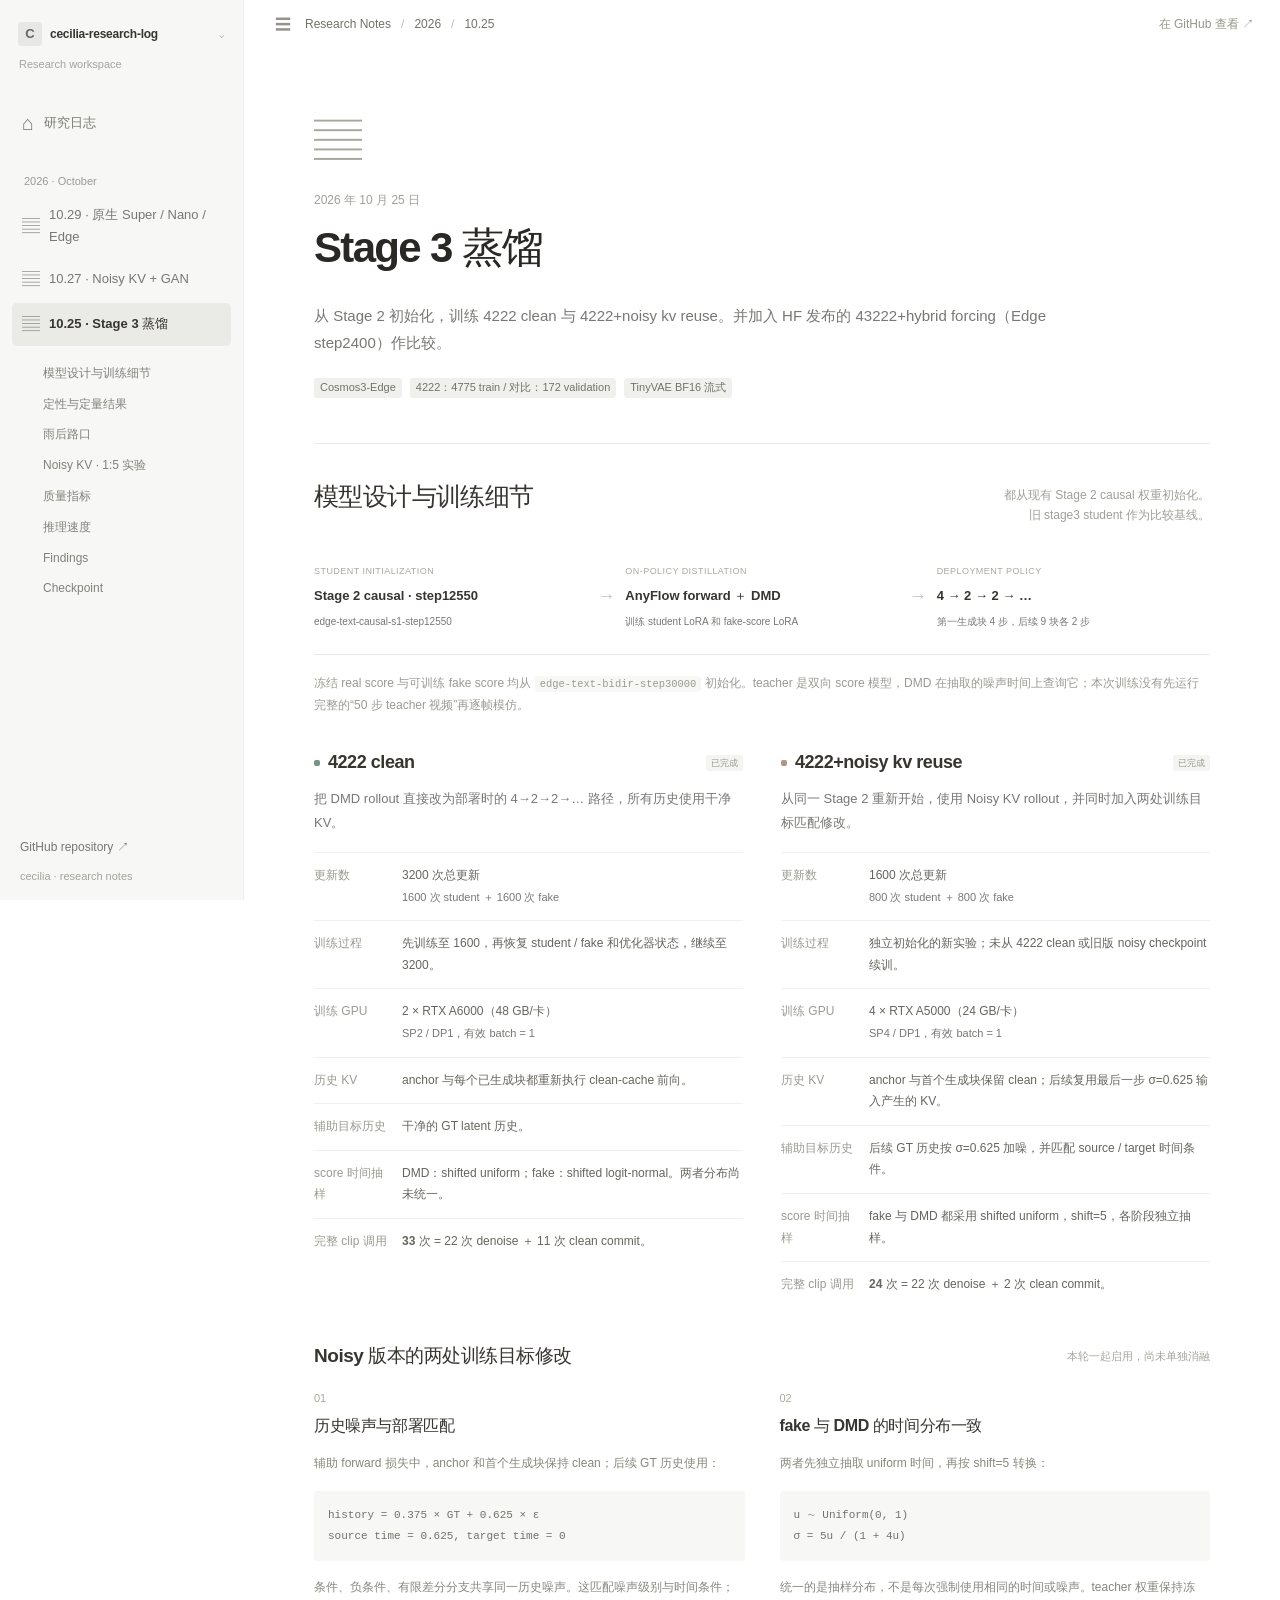
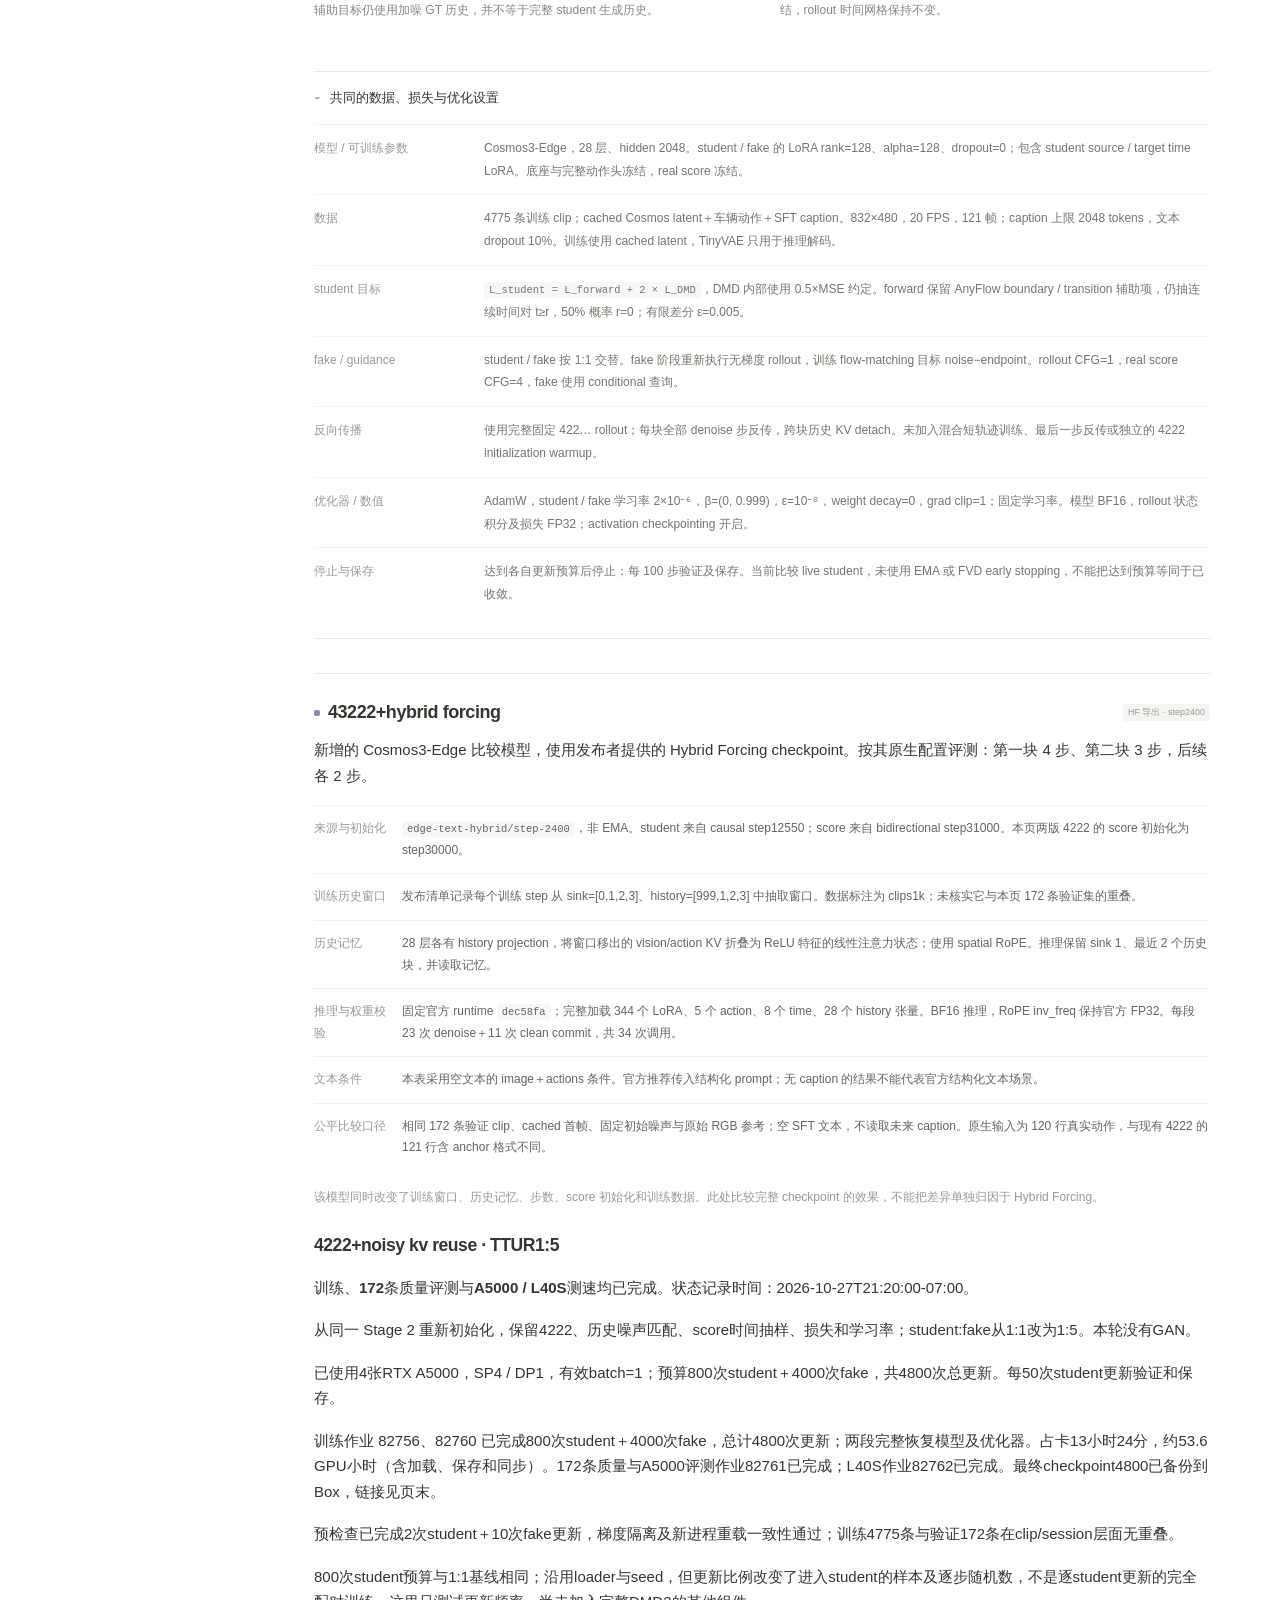
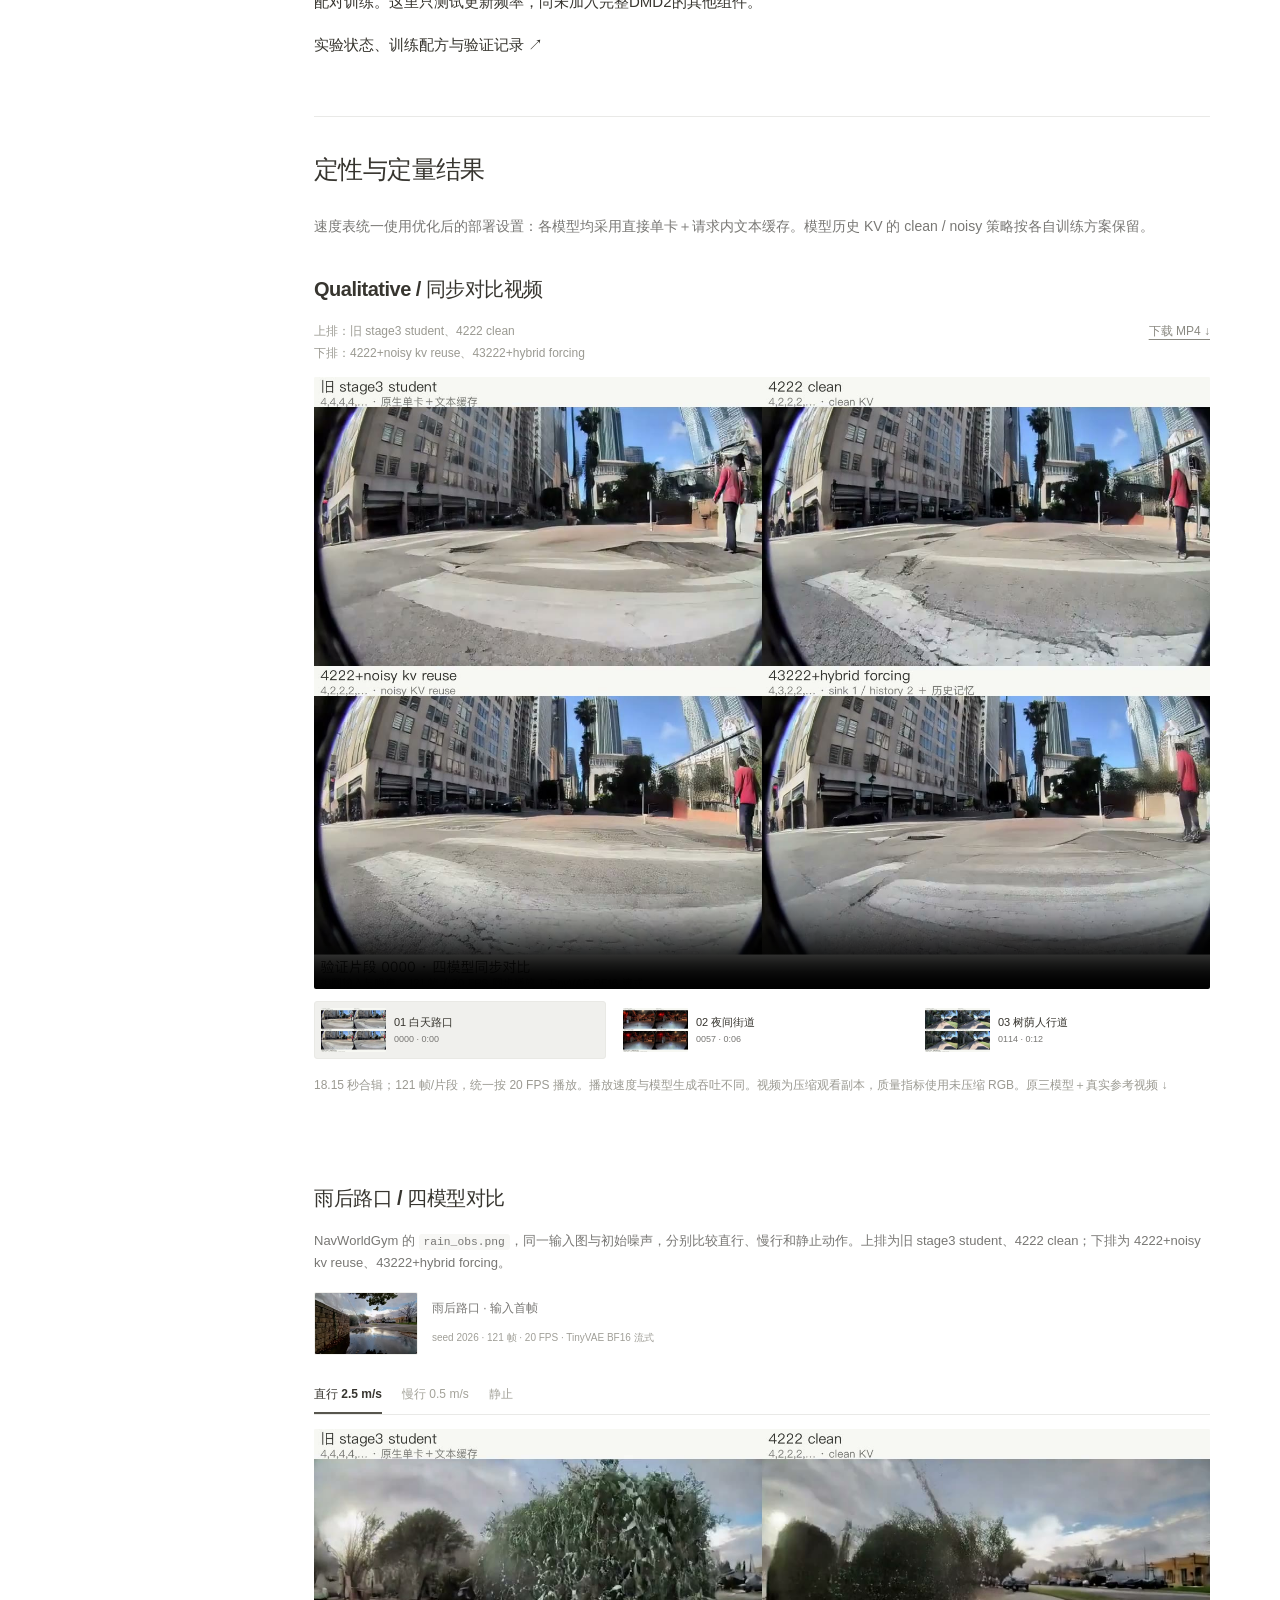
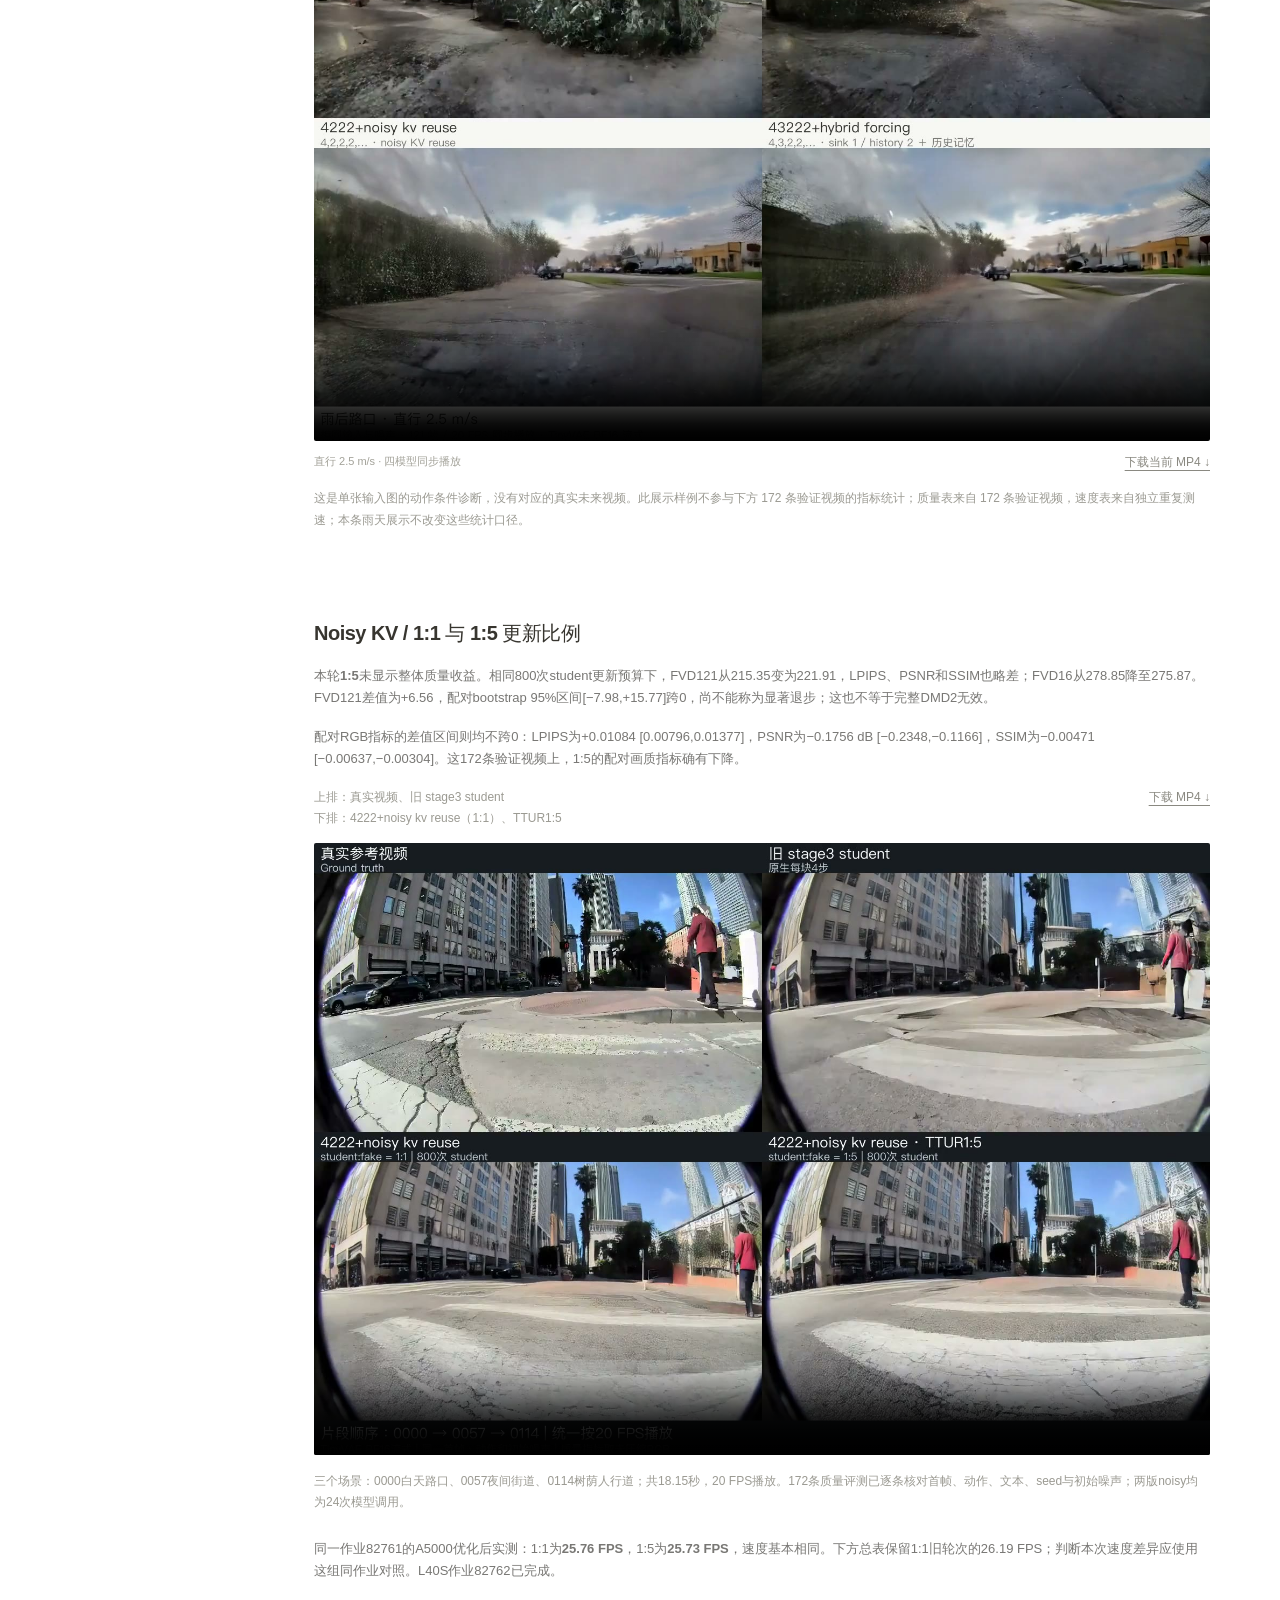
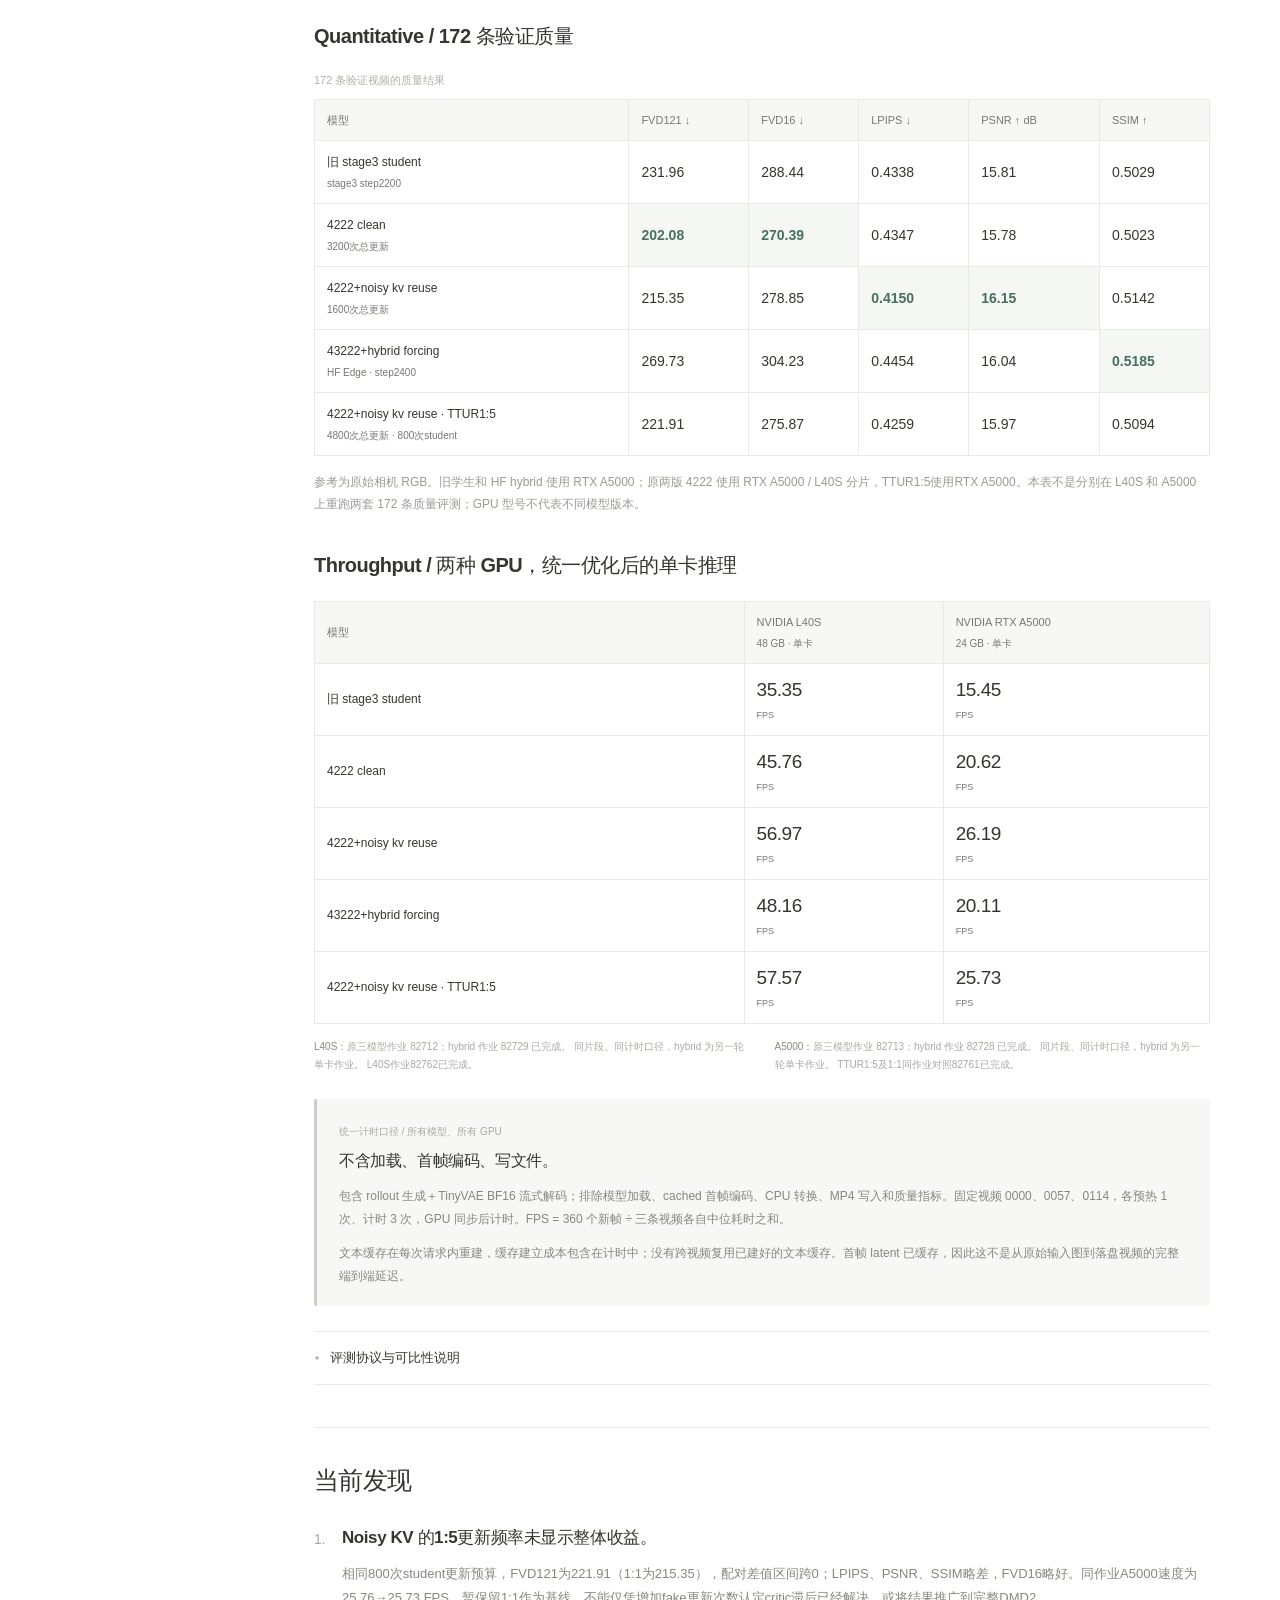
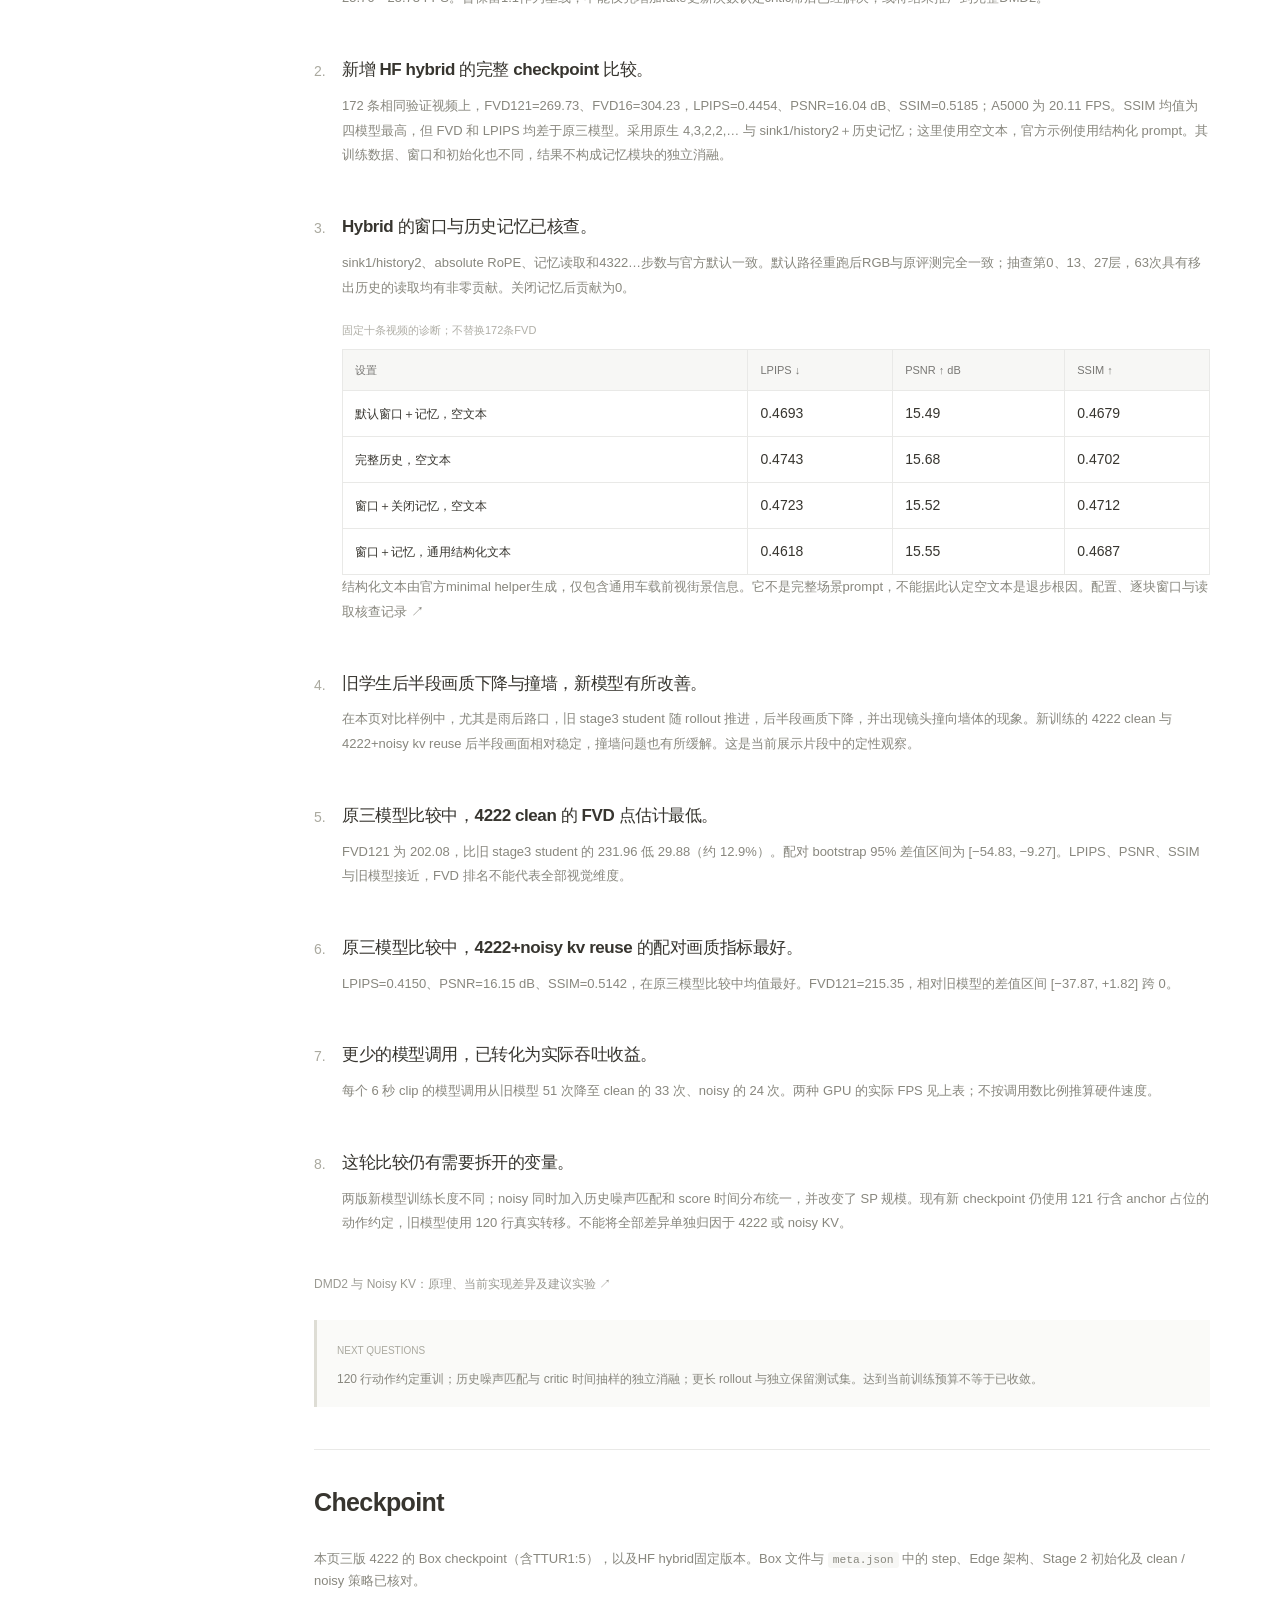
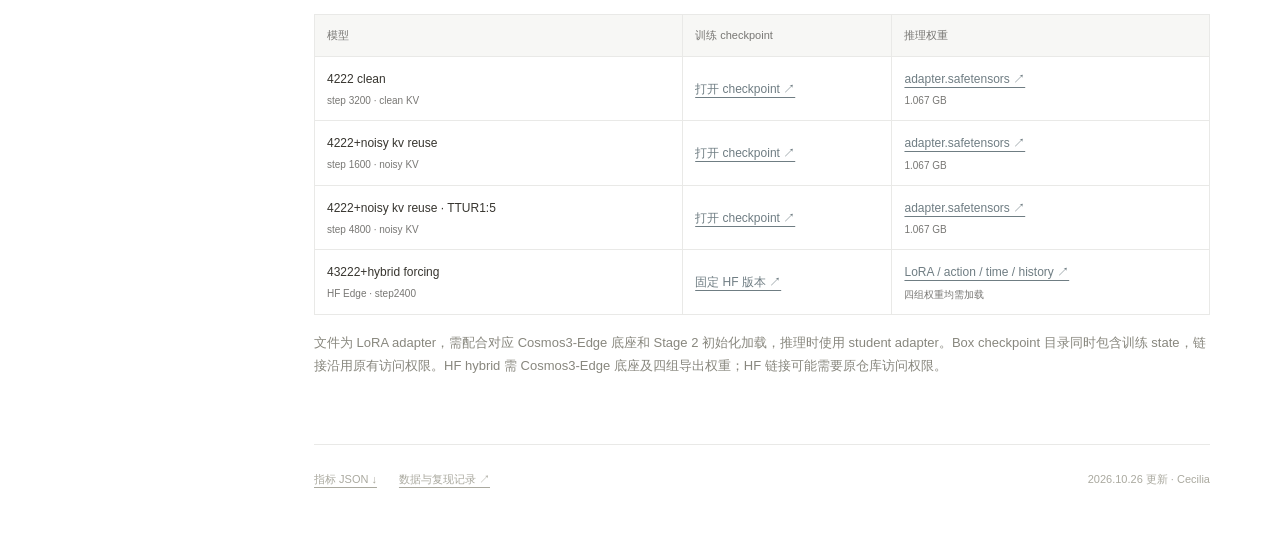
==== commit 3564b097: "Publish native Super Nano Edge forward encounter pilot with all videos" ====
--- a/docs/index.html
+++ b/docs/index.html
@@ -4,7 +4,7 @@
 <meta name="description" content="Cecilia 的研究日志：模型设计与训练细节、定性与定量结果、Findings。Stage 3 蒸馏，L40S / A5000 优化后推理结果。">
 <meta name="theme-color" content="#ffffff"><link rel="icon" href="assets/favicon.svg" type="image/svg+xml"><link rel="stylesheet" href="style.css?v=20261027"><script defer src="app.js?v=20261027"></script></head>
 <body class="research-log"><a class="skip" href="#log-2026-10-25">跳到日志正文</a>
-<aside class="date-sidebar" id="research-sidebar"><a href="index.html" class="workspace-name"><span class="workspace-icon">C</span><strong>cecilia-research-log</strong><span class="chevron" aria-hidden="true">⌄</span></a><div class="workspace-caption">Research workspace</div><a class="sidebar-home" href="index.html"><span aria-hidden="true">⌂</span>研究日志</a><div class="sidebar-label">2026 · October</div><nav aria-label="按日期浏览"><a class="date-link" href="2026-10-27.html"><span aria-hidden="true">▤</span><span>10.27 · Noisy KV + GAN</span></a><a class="date-link active" href="index.html" aria-current="page"><span aria-hidden="true">▤</span><span>10.25 · Stage 3 蒸馏</span></a></nav><nav class="entry-nav" aria-label="本页目录"><a href="#model-design">模型设计与训练细节</a><a href="#results">定性与定量结果</a><a href="#rain-results">雨后路口</a><a href="#ttur-results">Noisy KV · 1:5 实验</a><a href="#quality-results">质量指标</a><a href="#throughput-results">推理速度</a><a href="#findings">Findings</a><a href="#checkpoints">Checkpoint</a></nav><div class="sidebar-bottom"><a href="https://github.com/CeciliaTheBirb/research-log" target="_blank" rel="noopener">GitHub repository ↗</a><span>cecilia · research notes</span></div></aside><div class="page-workspace"><header class="log-masthead"><div class="breadcrumb"><button class="sidebar-toggle" aria-label="切换侧栏" aria-controls="research-sidebar" aria-expanded="true">☰</button><span>Research Notes</span><span class="breadcrumb-slash">/</span><span>2026</span><span class="breadcrumb-slash">/</span><span>10.25</span></div><a href="https://github.com/CeciliaTheBirb/research-log" target="_blank" rel="noopener">在 GitHub 查看 ↗</a></header><main class="log-content" id="log-2026-10-25"><header class="entry-header"><div class="page-icon" aria-hidden="true">▤</div><div class="entry-date">2026 年 10 月 25 日</div><h1>Stage 3 蒸馏</h1><p class="entry-deck">从 Stage 2 初始化，训练 4222 clean 与 4222+noisy kv reuse。并加入 HF 发布的 43222+hybrid forcing（Edge step2400）作比较。</p><div class="entry-tags"><span>Cosmos3-Edge</span><span>4222：4775 train / 对比：172 validation</span><span>TinyVAE BF16 流式</span></div></header>
+<aside class="date-sidebar" id="research-sidebar"><a href="index.html" class="workspace-name"><span class="workspace-icon">C</span><strong>cecilia-research-log</strong><span class="chevron" aria-hidden="true">⌄</span></a><div class="workspace-caption">Research workspace</div><a class="sidebar-home" href="index.html"><span aria-hidden="true">⌂</span>研究日志</a><div class="sidebar-label">2026 · October</div><nav aria-label="按日期浏览"><a class="date-link" href="2026-10-29.html"><span aria-hidden="true">▤</span><span>10.29 · 原生 Super / Nano / Edge</span></a><a class="date-link" href="2026-10-27.html"><span aria-hidden="true">▤</span><span>10.27 · Noisy KV + GAN</span></a><a class="date-link active" href="index.html" aria-current="page"><span aria-hidden="true">▤</span><span>10.25 · Stage 3 蒸馏</span></a></nav><nav class="entry-nav" aria-label="本页目录"><a href="#model-design">模型设计与训练细节</a><a href="#results">定性与定量结果</a><a href="#rain-results">雨后路口</a><a href="#ttur-results">Noisy KV · 1:5 实验</a><a href="#quality-results">质量指标</a><a href="#throughput-results">推理速度</a><a href="#findings">Findings</a><a href="#checkpoints">Checkpoint</a></nav><div class="sidebar-bottom"><a href="https://github.com/CeciliaTheBirb/research-log" target="_blank" rel="noopener">GitHub repository ↗</a><span>cecilia · research notes</span></div></aside><div class="page-workspace"><header class="log-masthead"><div class="breadcrumb"><button class="sidebar-toggle" aria-label="切换侧栏" aria-controls="research-sidebar" aria-expanded="true">☰</button><span>Research Notes</span><span class="breadcrumb-slash">/</span><span>2026</span><span class="breadcrumb-slash">/</span><span>10.25</span></div><a href="https://github.com/CeciliaTheBirb/research-log" target="_blank" rel="noopener">在 GitHub 查看 ↗</a></header><main class="log-content" id="log-2026-10-25"><header class="entry-header"><div class="page-icon" aria-hidden="true">▤</div><div class="entry-date">2026 年 10 月 25 日</div><h1>Stage 3 蒸馏</h1><p class="entry-deck">从 Stage 2 初始化，训练 4222 clean 与 4222+noisy kv reuse。并加入 HF 发布的 43222+hybrid forcing（Edge step2400）作比较。</p><div class="entry-tags"><span>Cosmos3-Edge</span><span>4222：4775 train / 对比：172 validation</span><span>TinyVAE BF16 流式</span></div></header>
 <section id="model-design" class="log-section">
       <div class="section-head"><div><div class="eyebrow">01 / MODEL DESIGN + TRAINING</div><h2>模型设计与训练细节</h2></div><p>都从现有 Stage 2 causal 权重初始化。<br>旧 stage3 student 作为比较基线。</p></div>
       <div class="lineage"><div><span>STUDENT INITIALIZATION</span><strong>Stage 2 causal · step12550</strong><small>edge-text-causal-s1-step12550</small></div><div class="lineage-arrow" aria-hidden="true">→</div><div><span>ON-POLICY DISTILLATION</span><strong>AnyFlow forward ＋ DMD</strong><small>训练 student LoRA 和 fake-score LoRA</small></div><div class="lineage-arrow" aria-hidden="true">→</div><div><span>DEPLOYMENT POLICY</span><strong>4 → 2 → 2 → …</strong><small>第一生成块 4 步，后续 9 块各 2 步</small></div></div>
--- a/docs/style.css
+++ b/docs/style.css
@@ -7,3 +7,5 @@
 /* Keep the experiment title visible below the fixed breadcrumb on anchor navigation. */
 #noisy-gan{scroll-margin-top:72px}
 .date-link{background:transparent;font-weight:400;color:#787774;margin-bottom:3px}.date-link.active{background:#eaeae7;color:#37352f;font-weight:550}#gan-results>.result-title:first-child{margin-top:0}
+
+.gan-quality-table{min-width:0}.gan-quality-table tbody th{min-width:88px}.gan-quality-table thead th{white-space:normal}
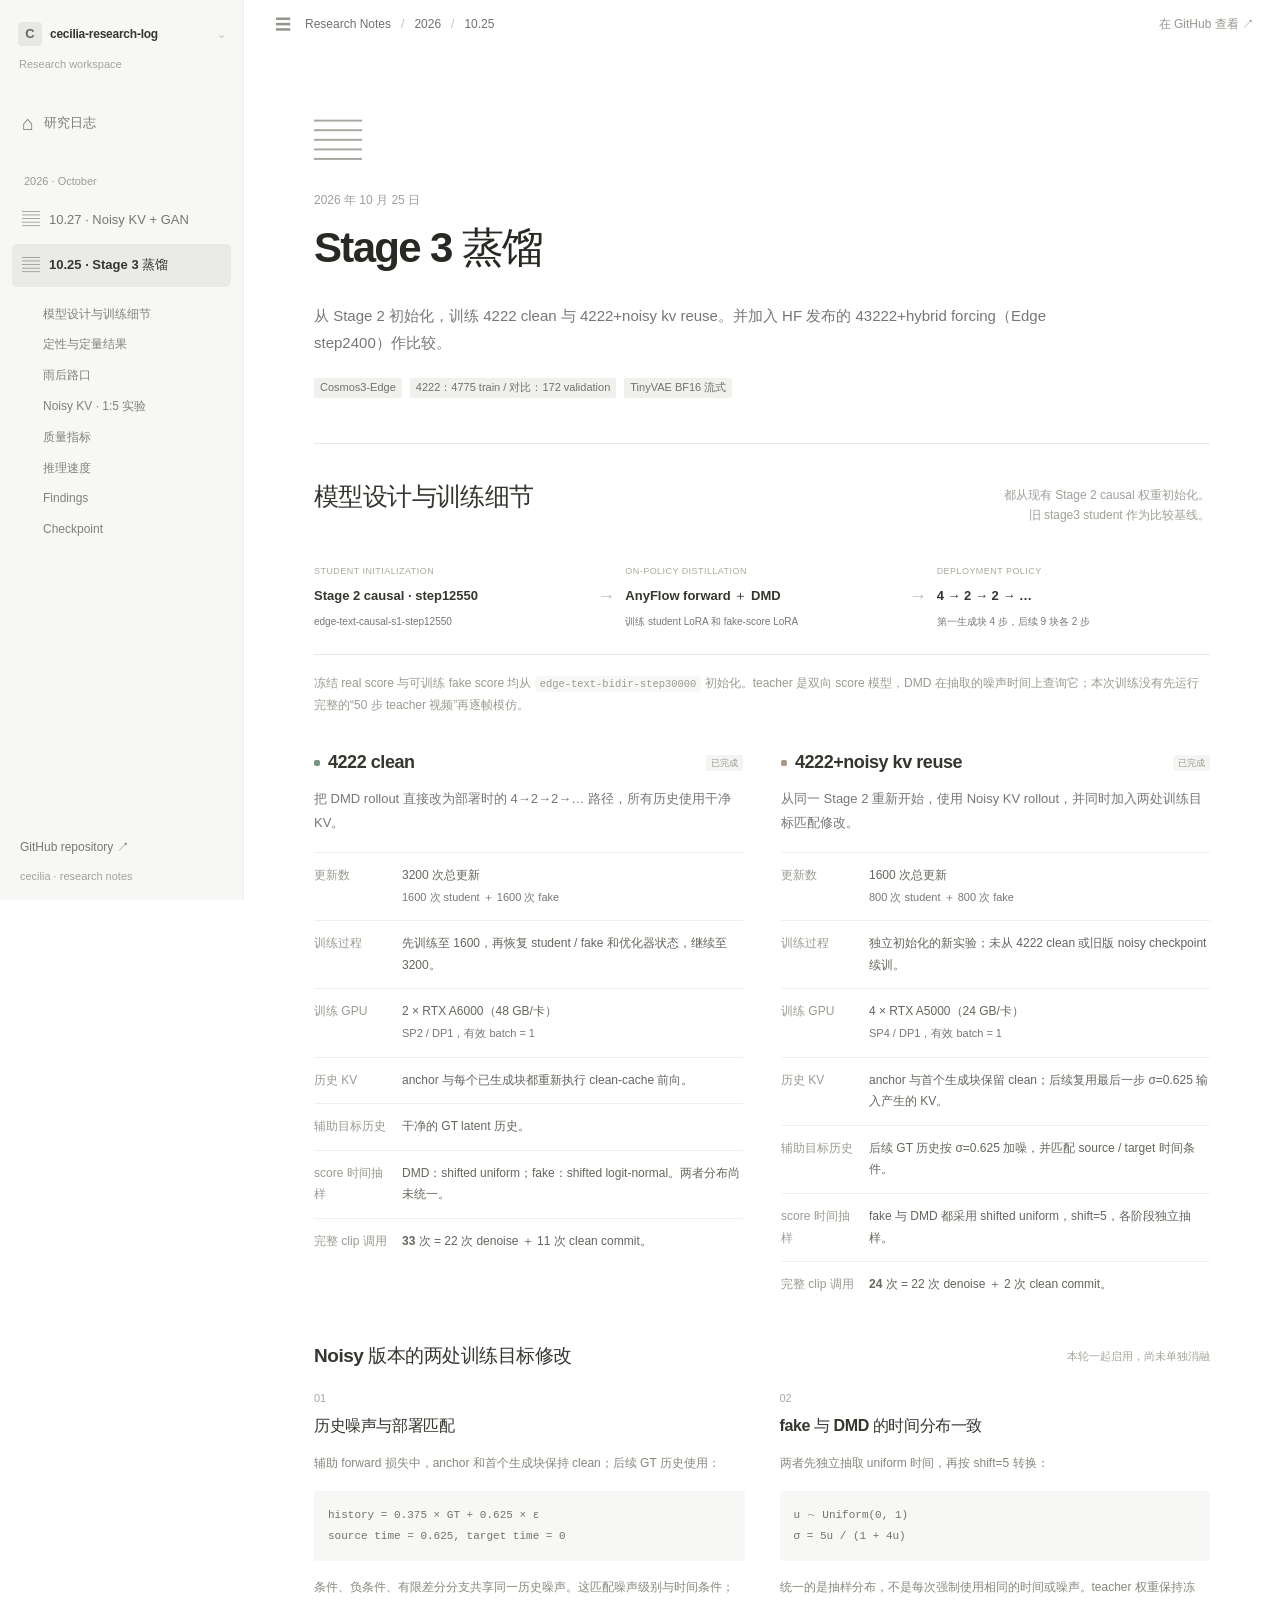
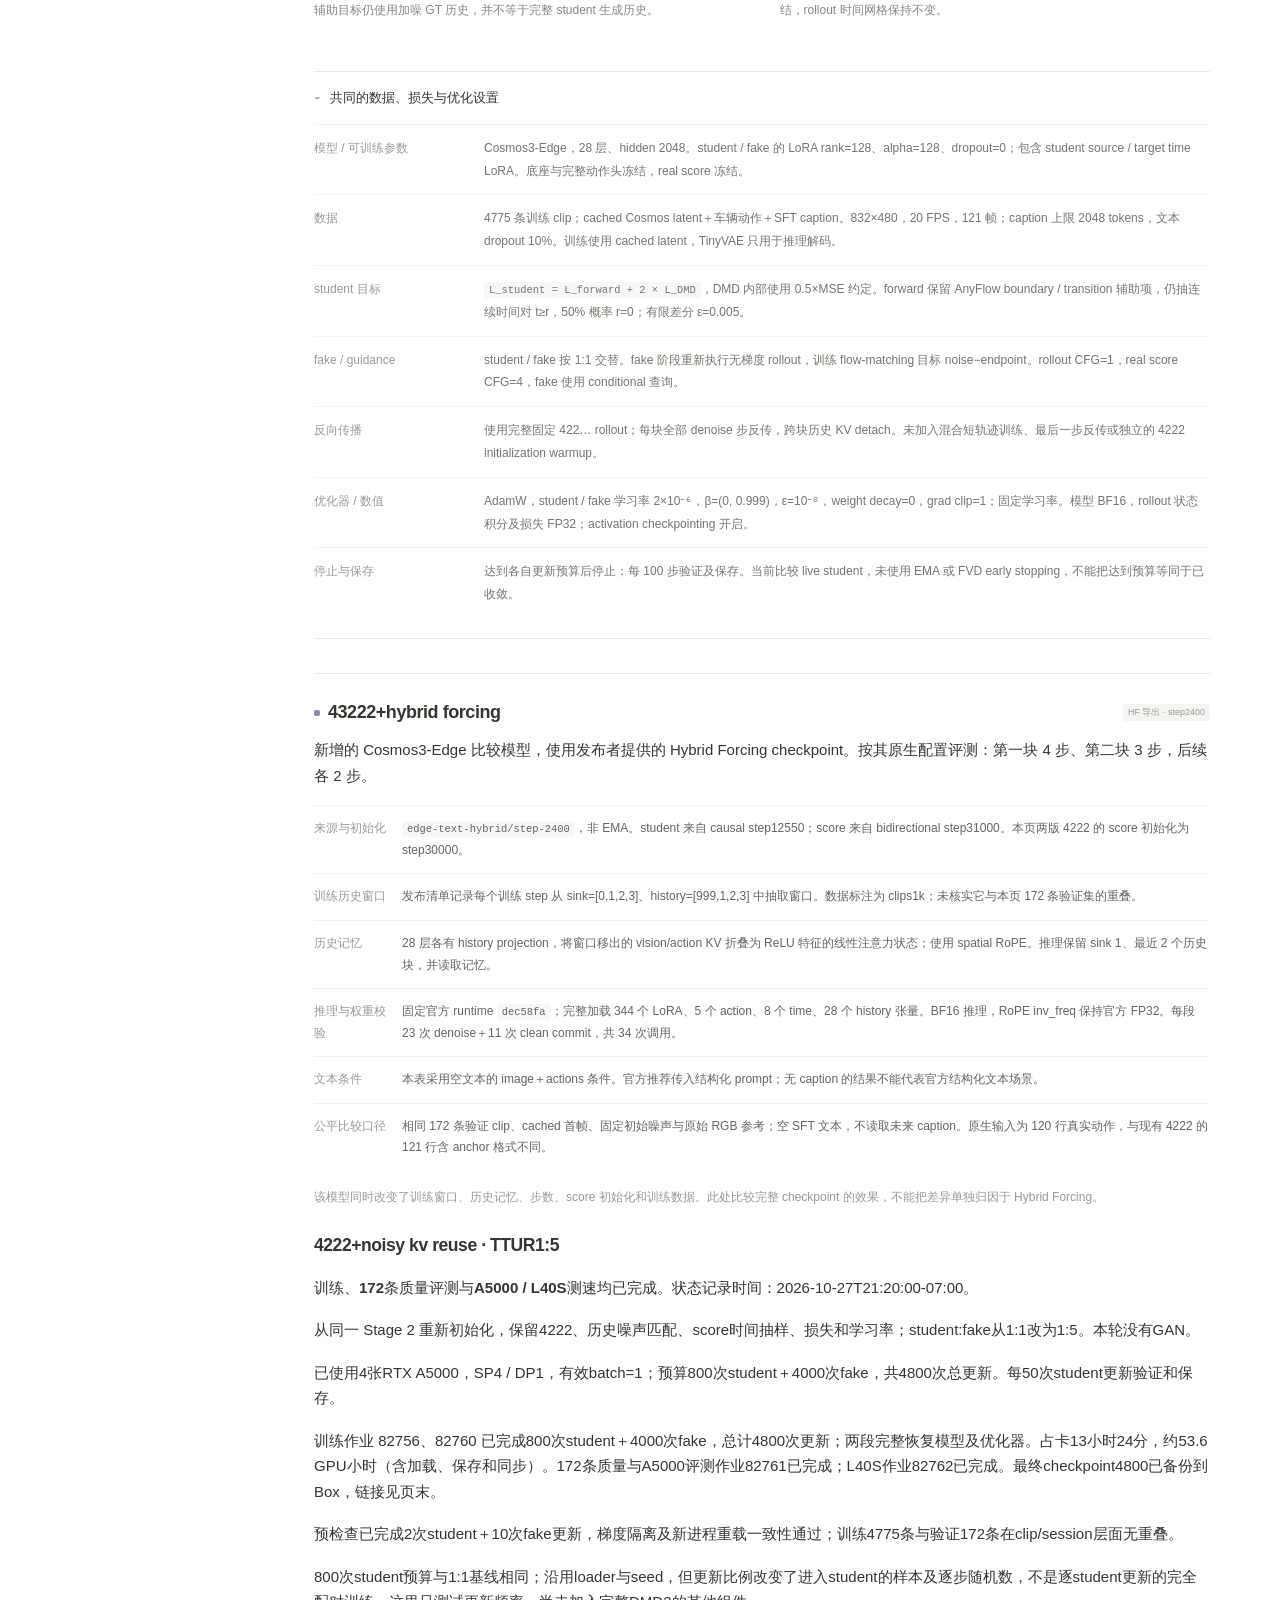
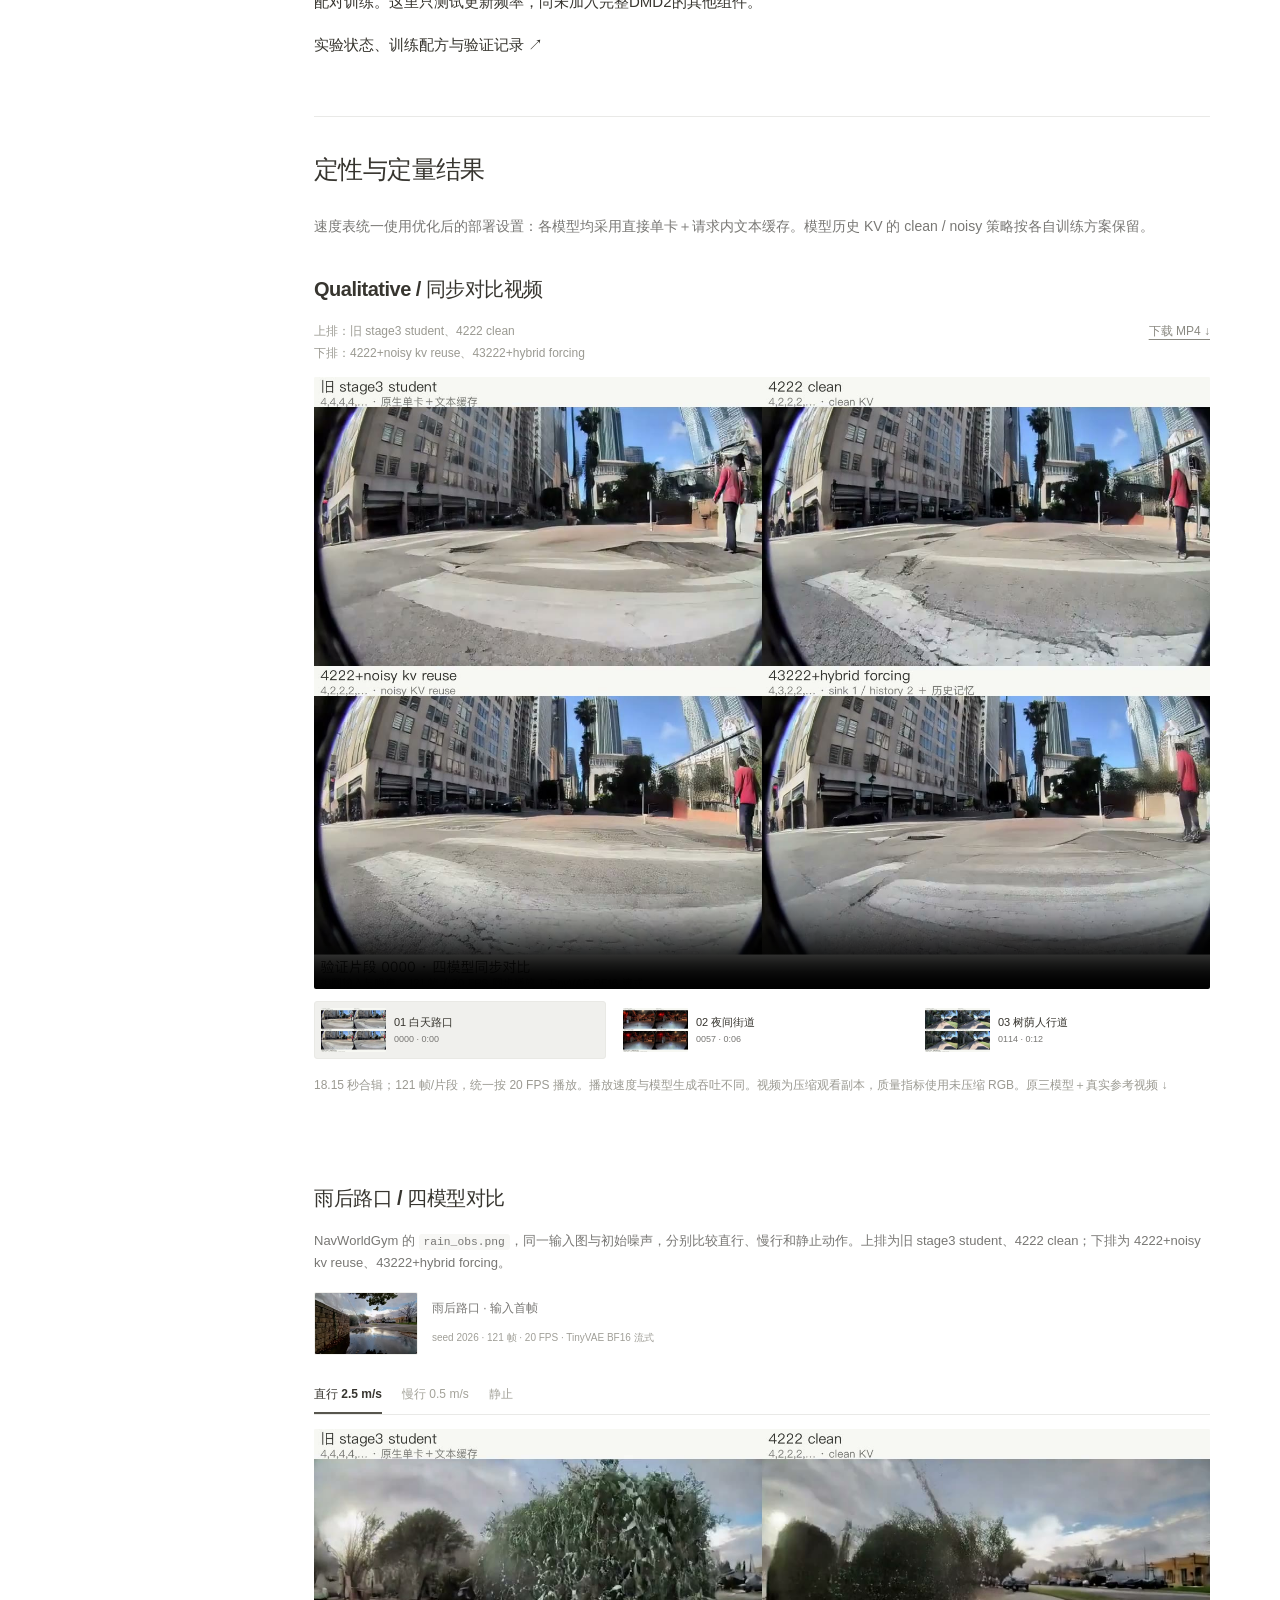
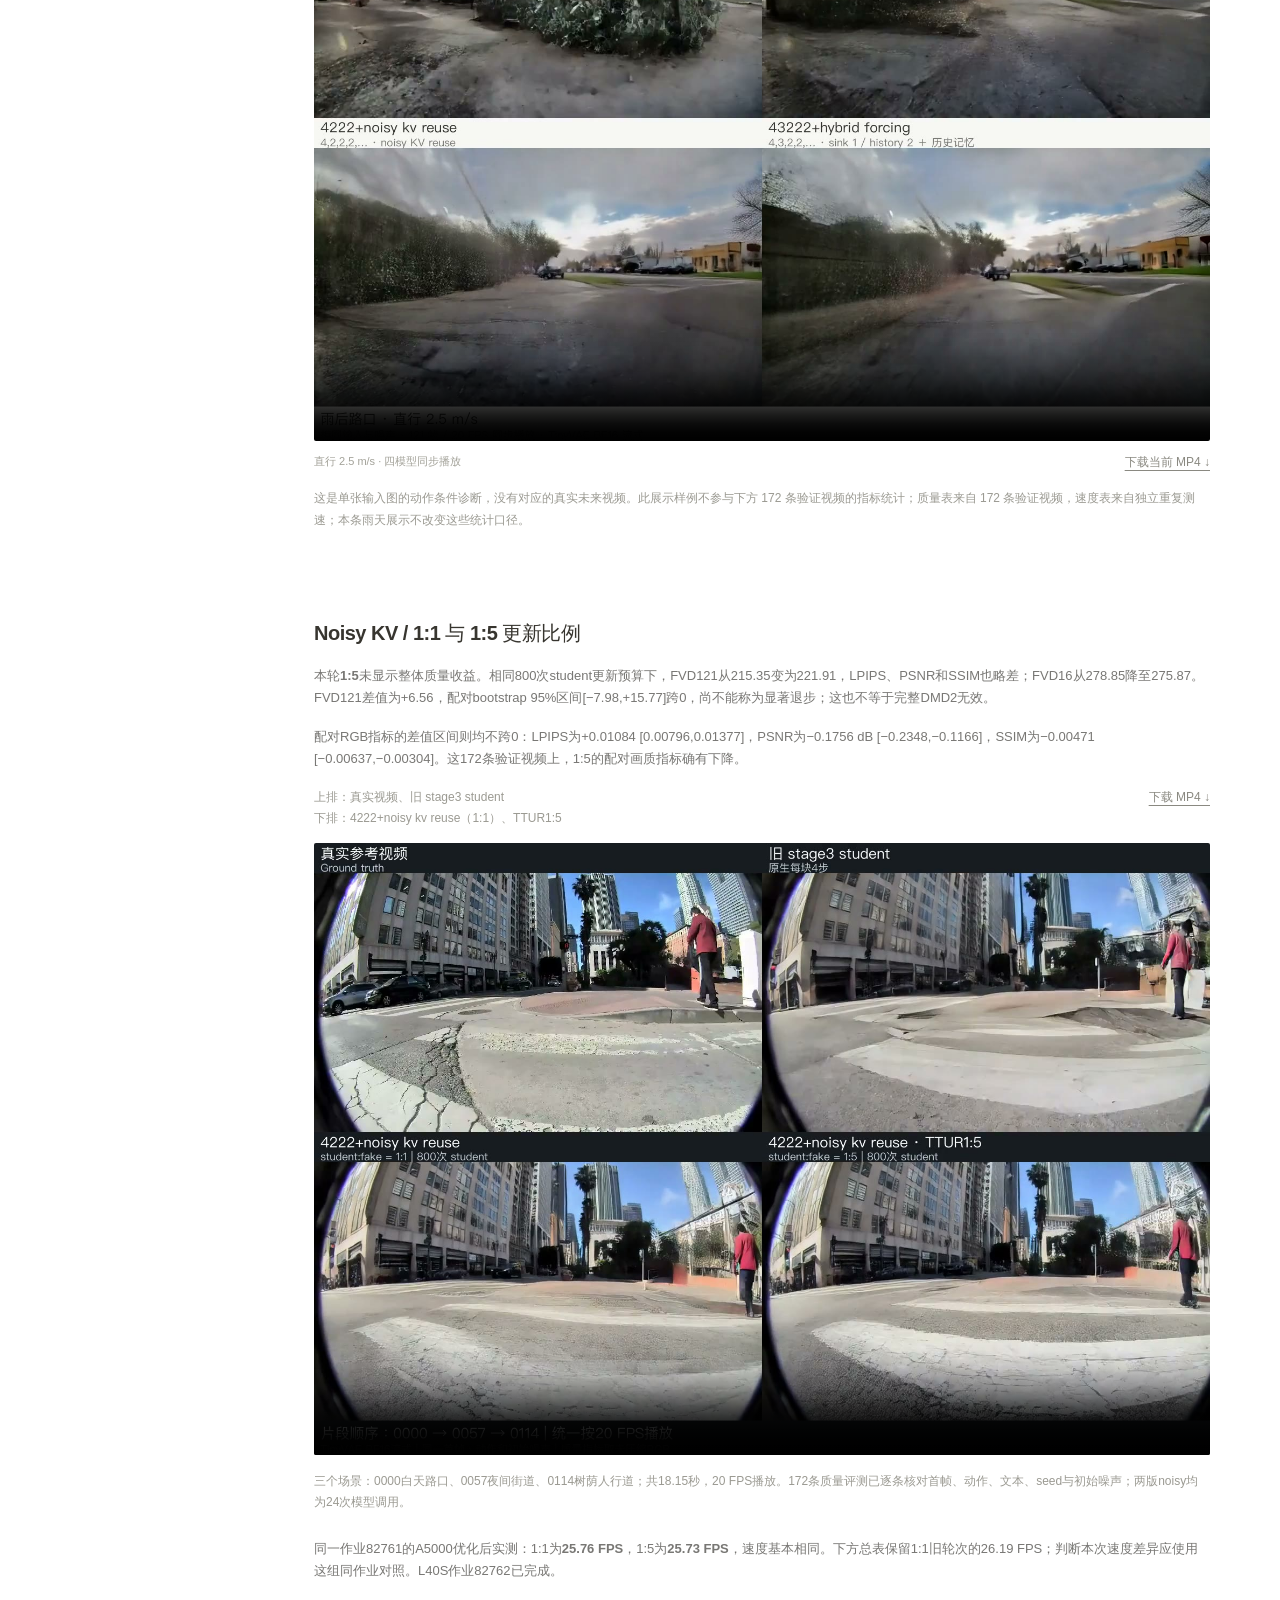
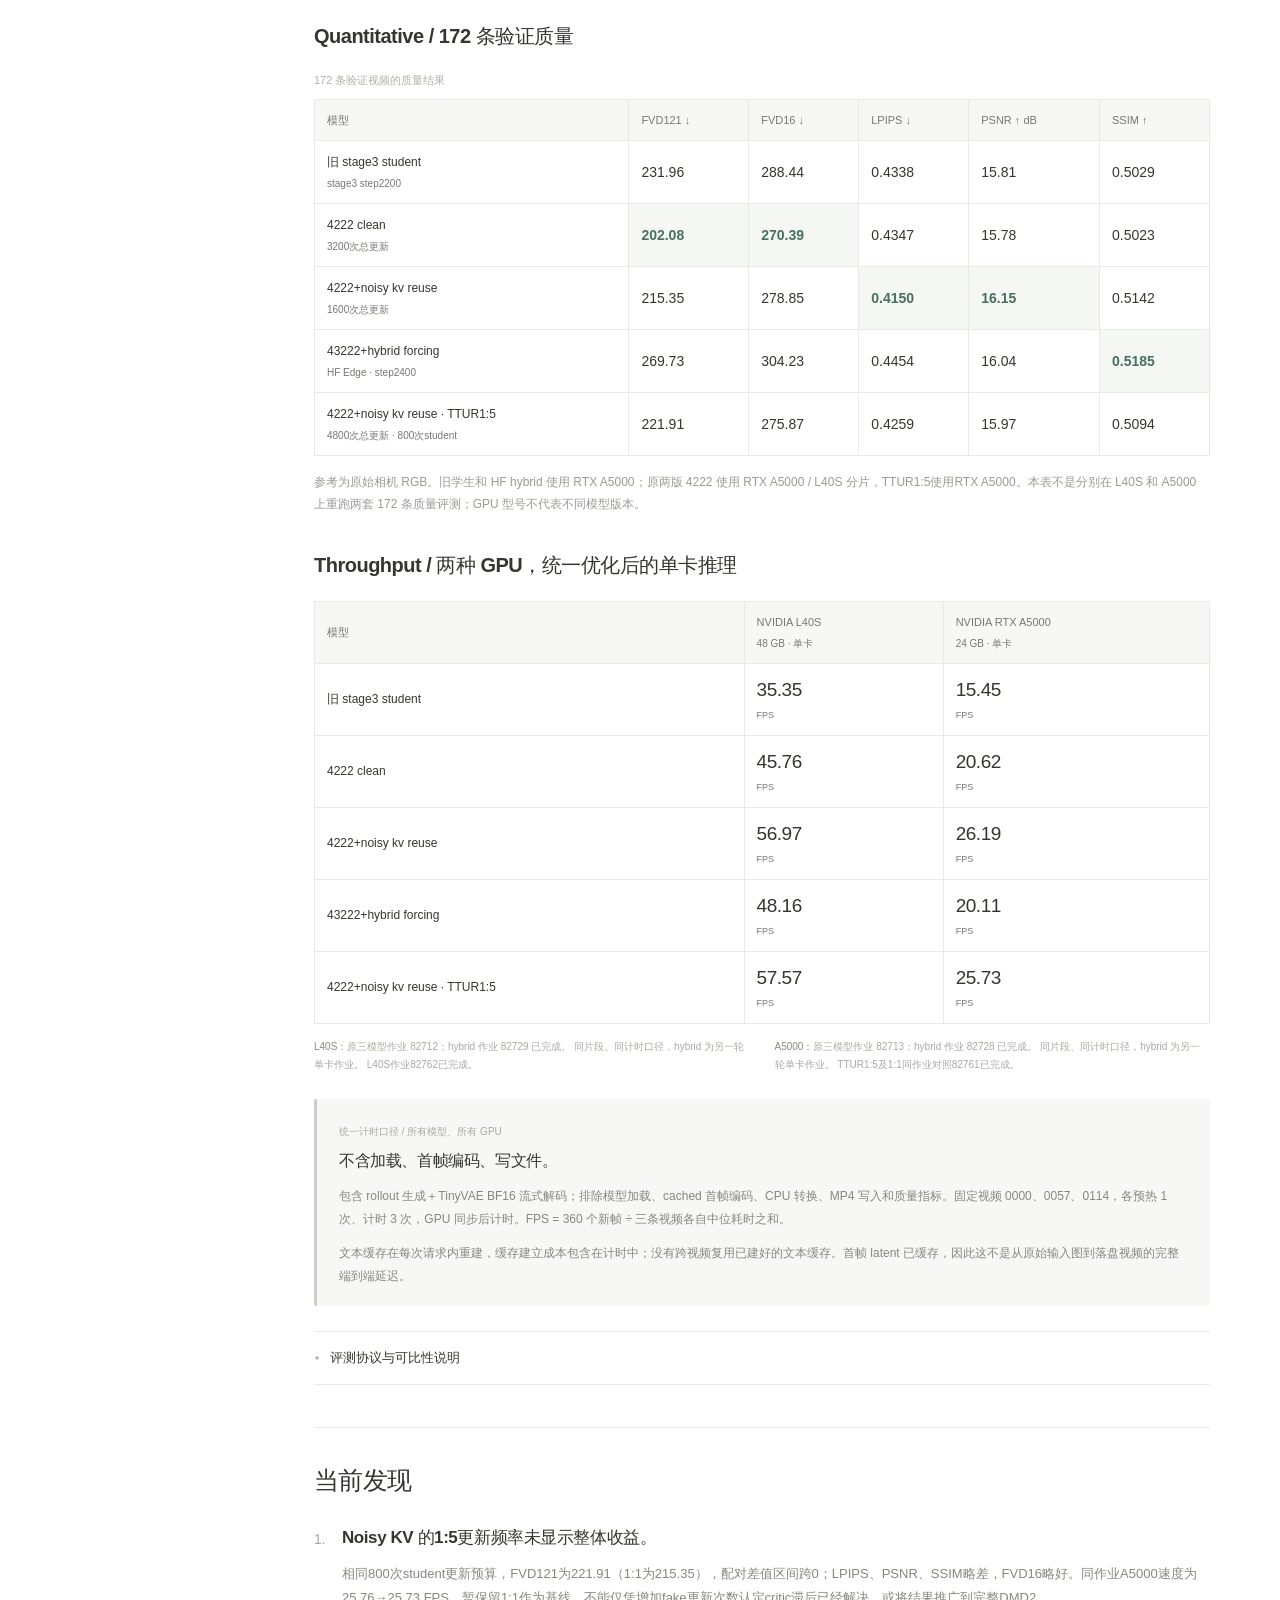
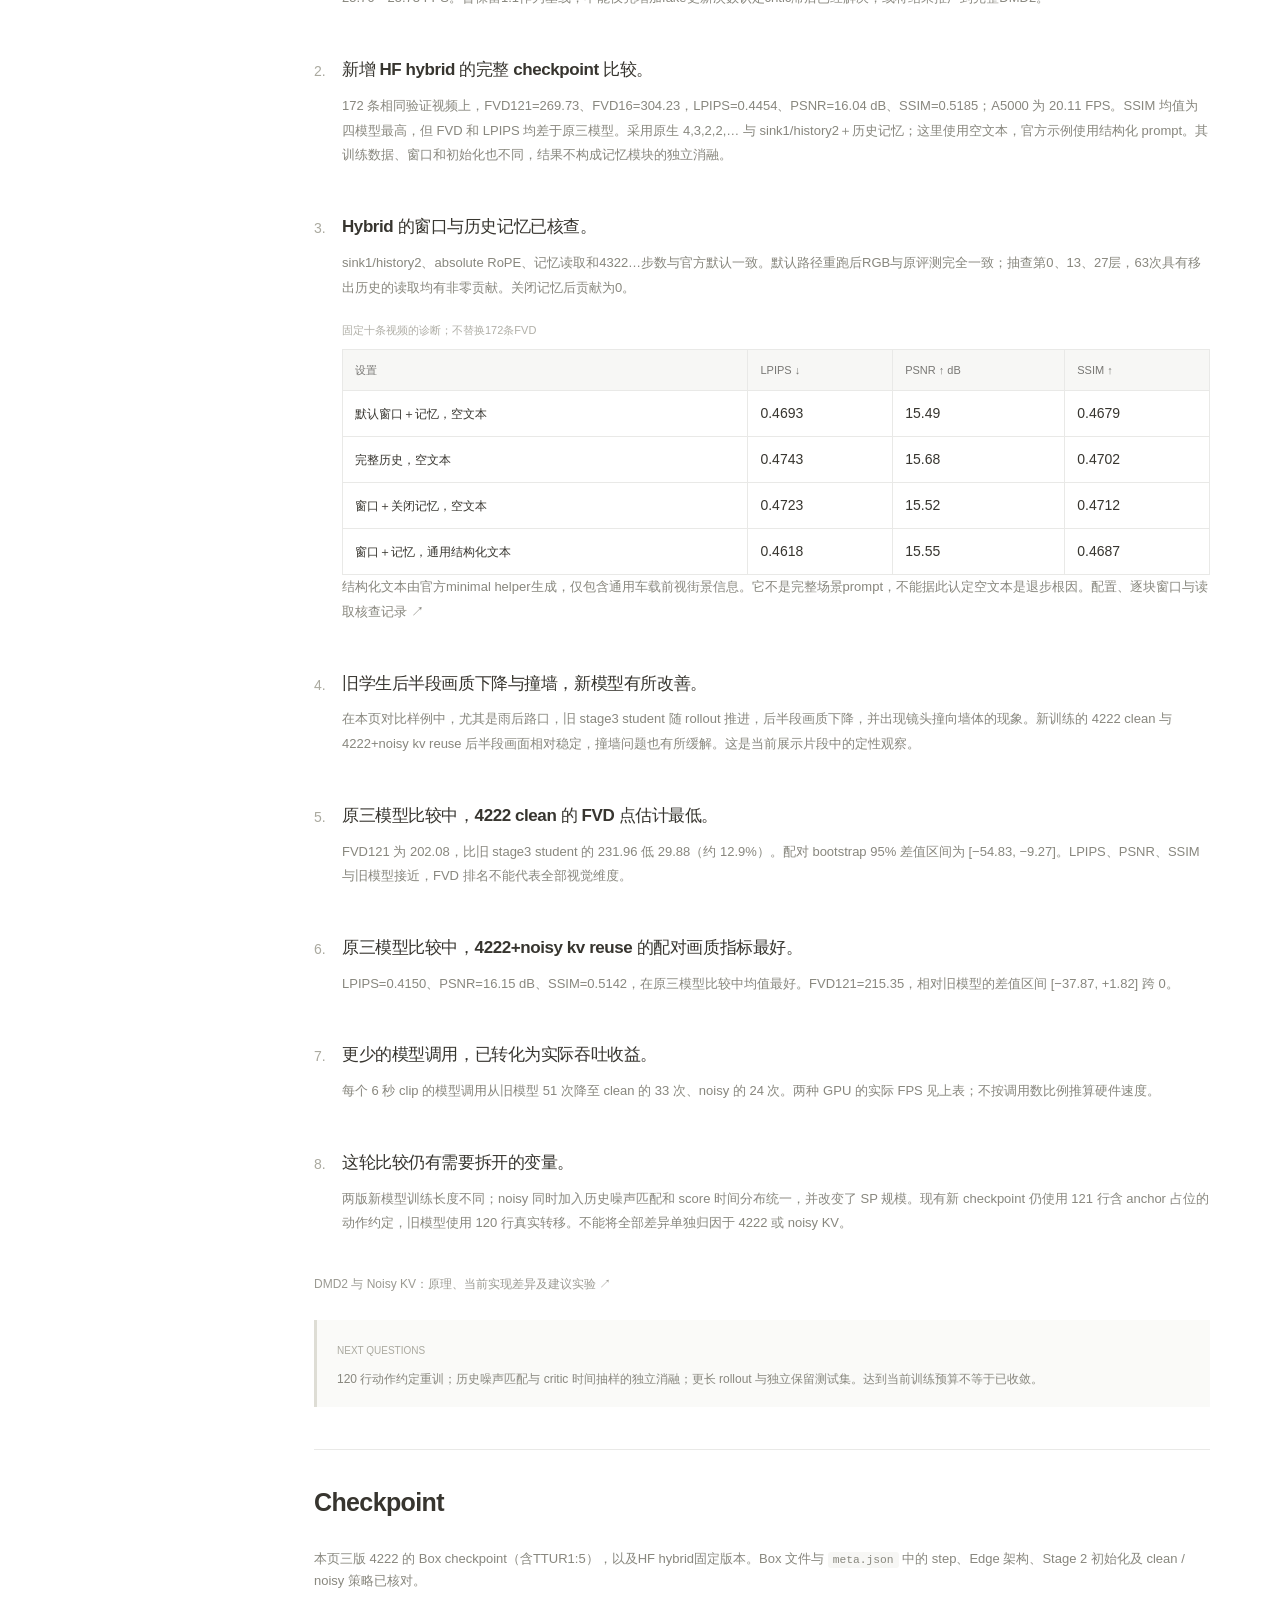
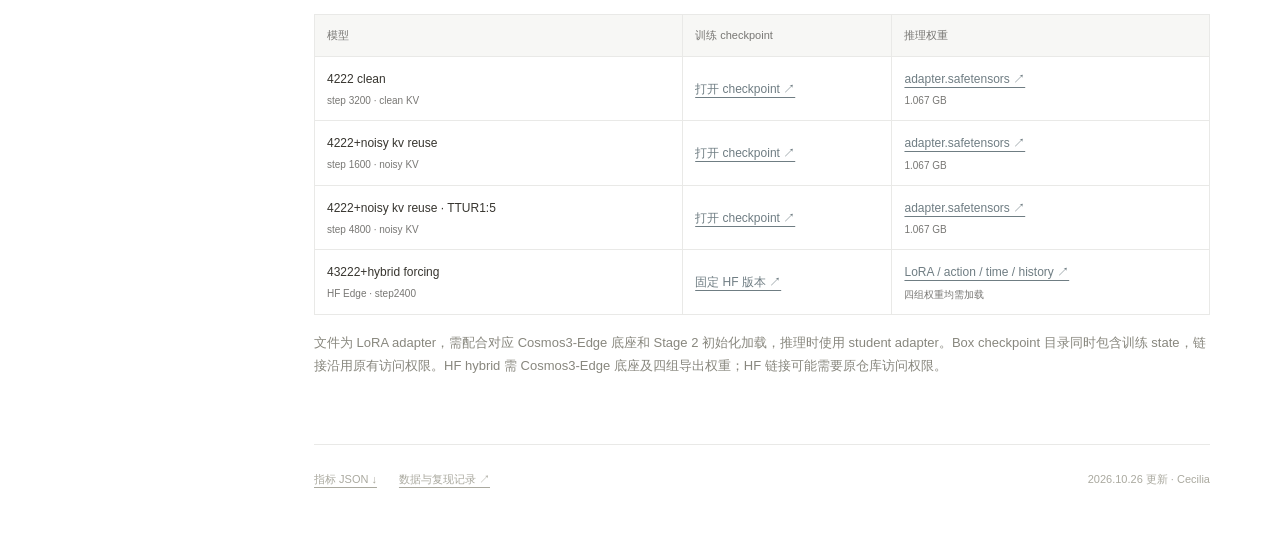
==== commit ad628e60: "Withdraw October 29 native model results and videos" ====
--- a/docs/index.html
+++ b/docs/index.html
@@ -4,7 +4,7 @@
 <meta name="description" content="Cecilia 的研究日志：模型设计与训练细节、定性与定量结果、Findings。Stage 3 蒸馏，L40S / A5000 优化后推理结果。">
 <meta name="theme-color" content="#ffffff"><link rel="icon" href="assets/favicon.svg" type="image/svg+xml"><link rel="stylesheet" href="style.css?v=20261027"><script defer src="app.js?v=20261027"></script></head>
 <body class="research-log"><a class="skip" href="#log-2026-10-25">跳到日志正文</a>
-<aside class="date-sidebar" id="research-sidebar"><a href="index.html" class="workspace-name"><span class="workspace-icon">C</span><strong>cecilia-research-log</strong><span class="chevron" aria-hidden="true">⌄</span></a><div class="workspace-caption">Research workspace</div><a class="sidebar-home" href="index.html"><span aria-hidden="true">⌂</span>研究日志</a><div class="sidebar-label">2026 · October</div><nav aria-label="按日期浏览"><a class="date-link" href="2026-10-29.html"><span aria-hidden="true">▤</span><span>10.29 · 原生 Super / Nano / Edge</span></a><a class="date-link" href="2026-10-27.html"><span aria-hidden="true">▤</span><span>10.27 · Noisy KV + GAN</span></a><a class="date-link active" href="index.html" aria-current="page"><span aria-hidden="true">▤</span><span>10.25 · Stage 3 蒸馏</span></a></nav><nav class="entry-nav" aria-label="本页目录"><a href="#model-design">模型设计与训练细节</a><a href="#results">定性与定量结果</a><a href="#rain-results">雨后路口</a><a href="#ttur-results">Noisy KV · 1:5 实验</a><a href="#quality-results">质量指标</a><a href="#throughput-results">推理速度</a><a href="#findings">Findings</a><a href="#checkpoints">Checkpoint</a></nav><div class="sidebar-bottom"><a href="https://github.com/CeciliaTheBirb/research-log" target="_blank" rel="noopener">GitHub repository ↗</a><span>cecilia · research notes</span></div></aside><div class="page-workspace"><header class="log-masthead"><div class="breadcrumb"><button class="sidebar-toggle" aria-label="切换侧栏" aria-controls="research-sidebar" aria-expanded="true">☰</button><span>Research Notes</span><span class="breadcrumb-slash">/</span><span>2026</span><span class="breadcrumb-slash">/</span><span>10.25</span></div><a href="https://github.com/CeciliaTheBirb/research-log" target="_blank" rel="noopener">在 GitHub 查看 ↗</a></header><main class="log-content" id="log-2026-10-25"><header class="entry-header"><div class="page-icon" aria-hidden="true">▤</div><div class="entry-date">2026 年 10 月 25 日</div><h1>Stage 3 蒸馏</h1><p class="entry-deck">从 Stage 2 初始化，训练 4222 clean 与 4222+noisy kv reuse。并加入 HF 发布的 43222+hybrid forcing（Edge step2400）作比较。</p><div class="entry-tags"><span>Cosmos3-Edge</span><span>4222：4775 train / 对比：172 validation</span><span>TinyVAE BF16 流式</span></div></header>
+<aside class="date-sidebar" id="research-sidebar"><a href="index.html" class="workspace-name"><span class="workspace-icon">C</span><strong>cecilia-research-log</strong><span class="chevron" aria-hidden="true">⌄</span></a><div class="workspace-caption">Research workspace</div><a class="sidebar-home" href="index.html"><span aria-hidden="true">⌂</span>研究日志</a><div class="sidebar-label">2026 · October</div><nav aria-label="按日期浏览"><a class="date-link" href="2026-10-27.html"><span aria-hidden="true">▤</span><span>10.27 · Noisy KV + GAN</span></a><a class="date-link active" href="index.html" aria-current="page"><span aria-hidden="true">▤</span><span>10.25 · Stage 3 蒸馏</span></a></nav><nav class="entry-nav" aria-label="本页目录"><a href="#model-design">模型设计与训练细节</a><a href="#results">定性与定量结果</a><a href="#rain-results">雨后路口</a><a href="#ttur-results">Noisy KV · 1:5 实验</a><a href="#quality-results">质量指标</a><a href="#throughput-results">推理速度</a><a href="#findings">Findings</a><a href="#checkpoints">Checkpoint</a></nav><div class="sidebar-bottom"><a href="https://github.com/CeciliaTheBirb/research-log" target="_blank" rel="noopener">GitHub repository ↗</a><span>cecilia · research notes</span></div></aside><div class="page-workspace"><header class="log-masthead"><div class="breadcrumb"><button class="sidebar-toggle" aria-label="切换侧栏" aria-controls="research-sidebar" aria-expanded="true">☰</button><span>Research Notes</span><span class="breadcrumb-slash">/</span><span>2026</span><span class="breadcrumb-slash">/</span><span>10.25</span></div><a href="https://github.com/CeciliaTheBirb/research-log" target="_blank" rel="noopener">在 GitHub 查看 ↗</a></header><main class="log-content" id="log-2026-10-25"><header class="entry-header"><div class="page-icon" aria-hidden="true">▤</div><div class="entry-date">2026 年 10 月 25 日</div><h1>Stage 3 蒸馏</h1><p class="entry-deck">从 Stage 2 初始化，训练 4222 clean 与 4222+noisy kv reuse。并加入 HF 发布的 43222+hybrid forcing（Edge step2400）作比较。</p><div class="entry-tags"><span>Cosmos3-Edge</span><span>4222：4775 train / 对比：172 validation</span><span>TinyVAE BF16 流式</span></div></header>
 <section id="model-design" class="log-section">
       <div class="section-head"><div><div class="eyebrow">01 / MODEL DESIGN + TRAINING</div><h2>模型设计与训练细节</h2></div><p>都从现有 Stage 2 causal 权重初始化。<br>旧 stage3 student 作为比较基线。</p></div>
       <div class="lineage"><div><span>STUDENT INITIALIZATION</span><strong>Stage 2 causal · step12550</strong><small>edge-text-causal-s1-step12550</small></div><div class="lineage-arrow" aria-hidden="true">→</div><div><span>ON-POLICY DISTILLATION</span><strong>AnyFlow forward ＋ DMD</strong><small>训练 student LoRA 和 fake-score LoRA</small></div><div class="lineage-arrow" aria-hidden="true">→</div><div><span>DEPLOYMENT POLICY</span><strong>4 → 2 → 2 → …</strong><small>第一生成块 4 步，后续 9 块各 2 步</small></div></div>
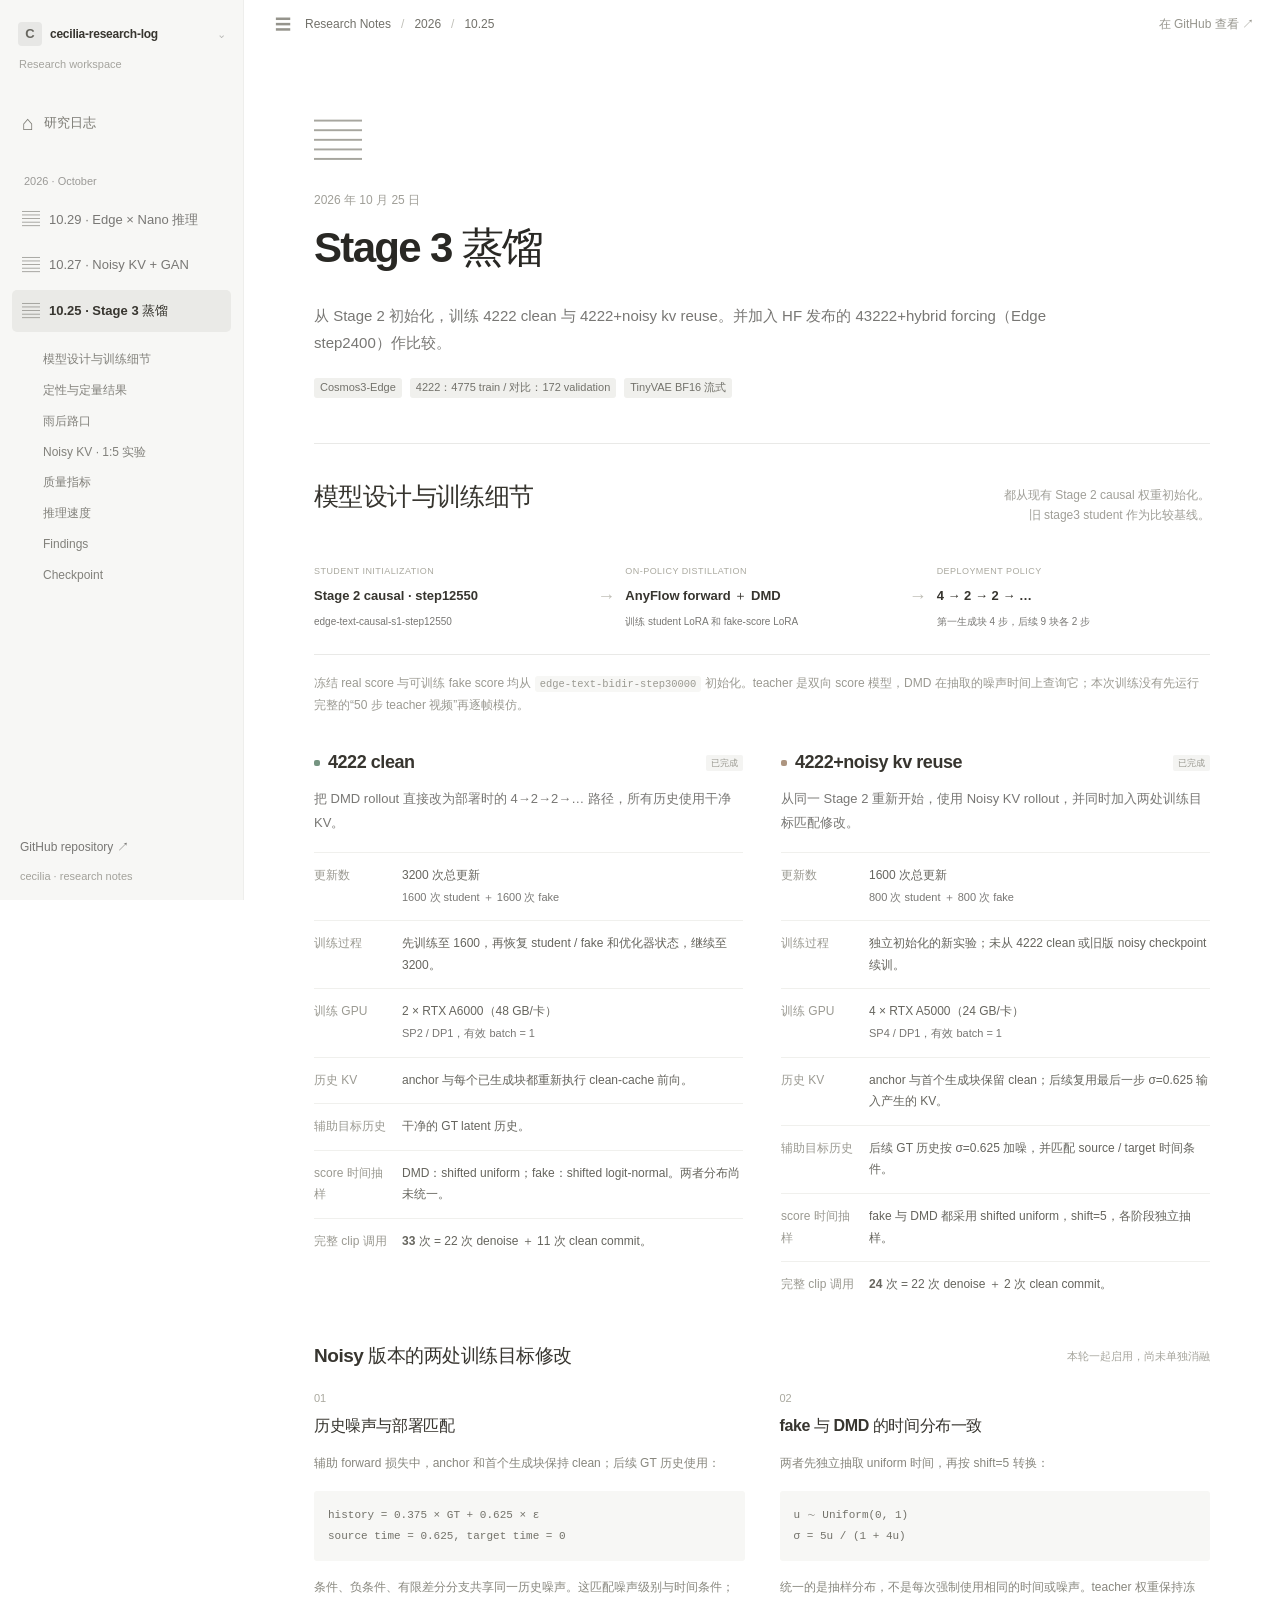
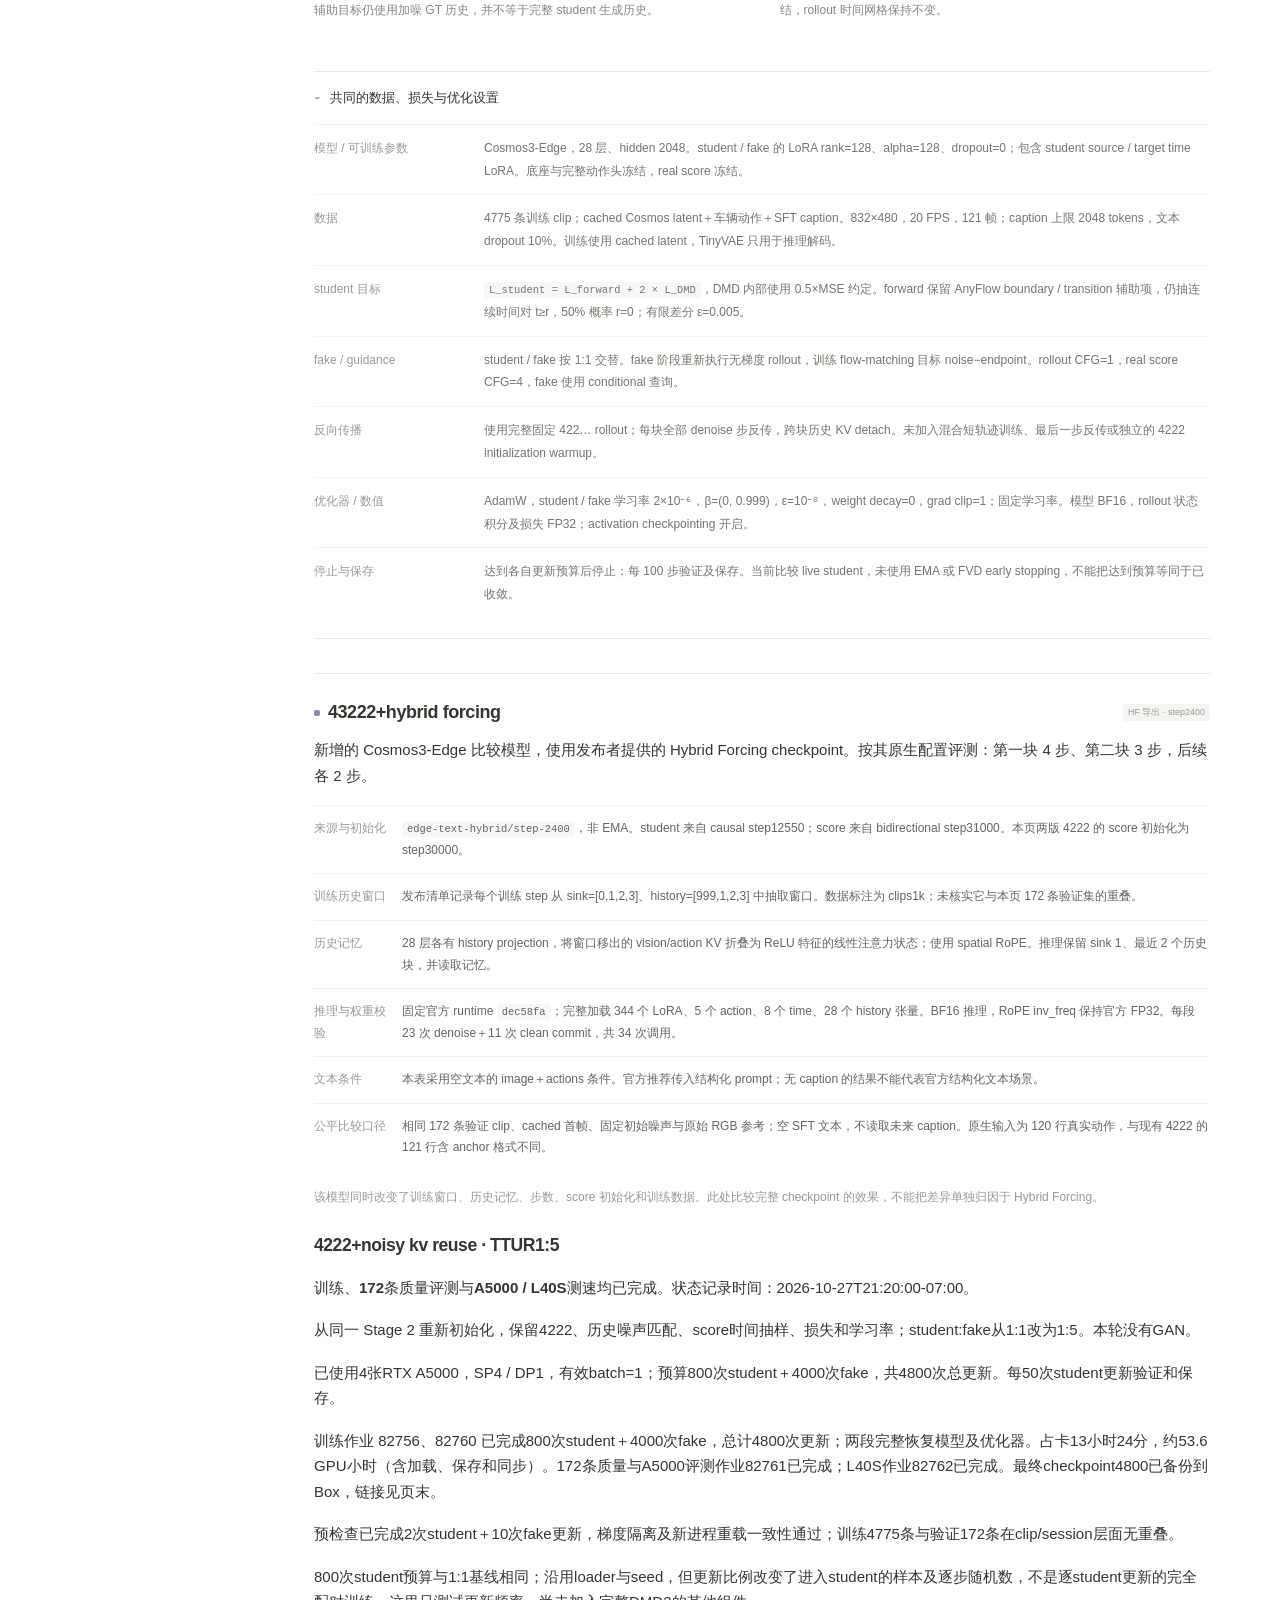
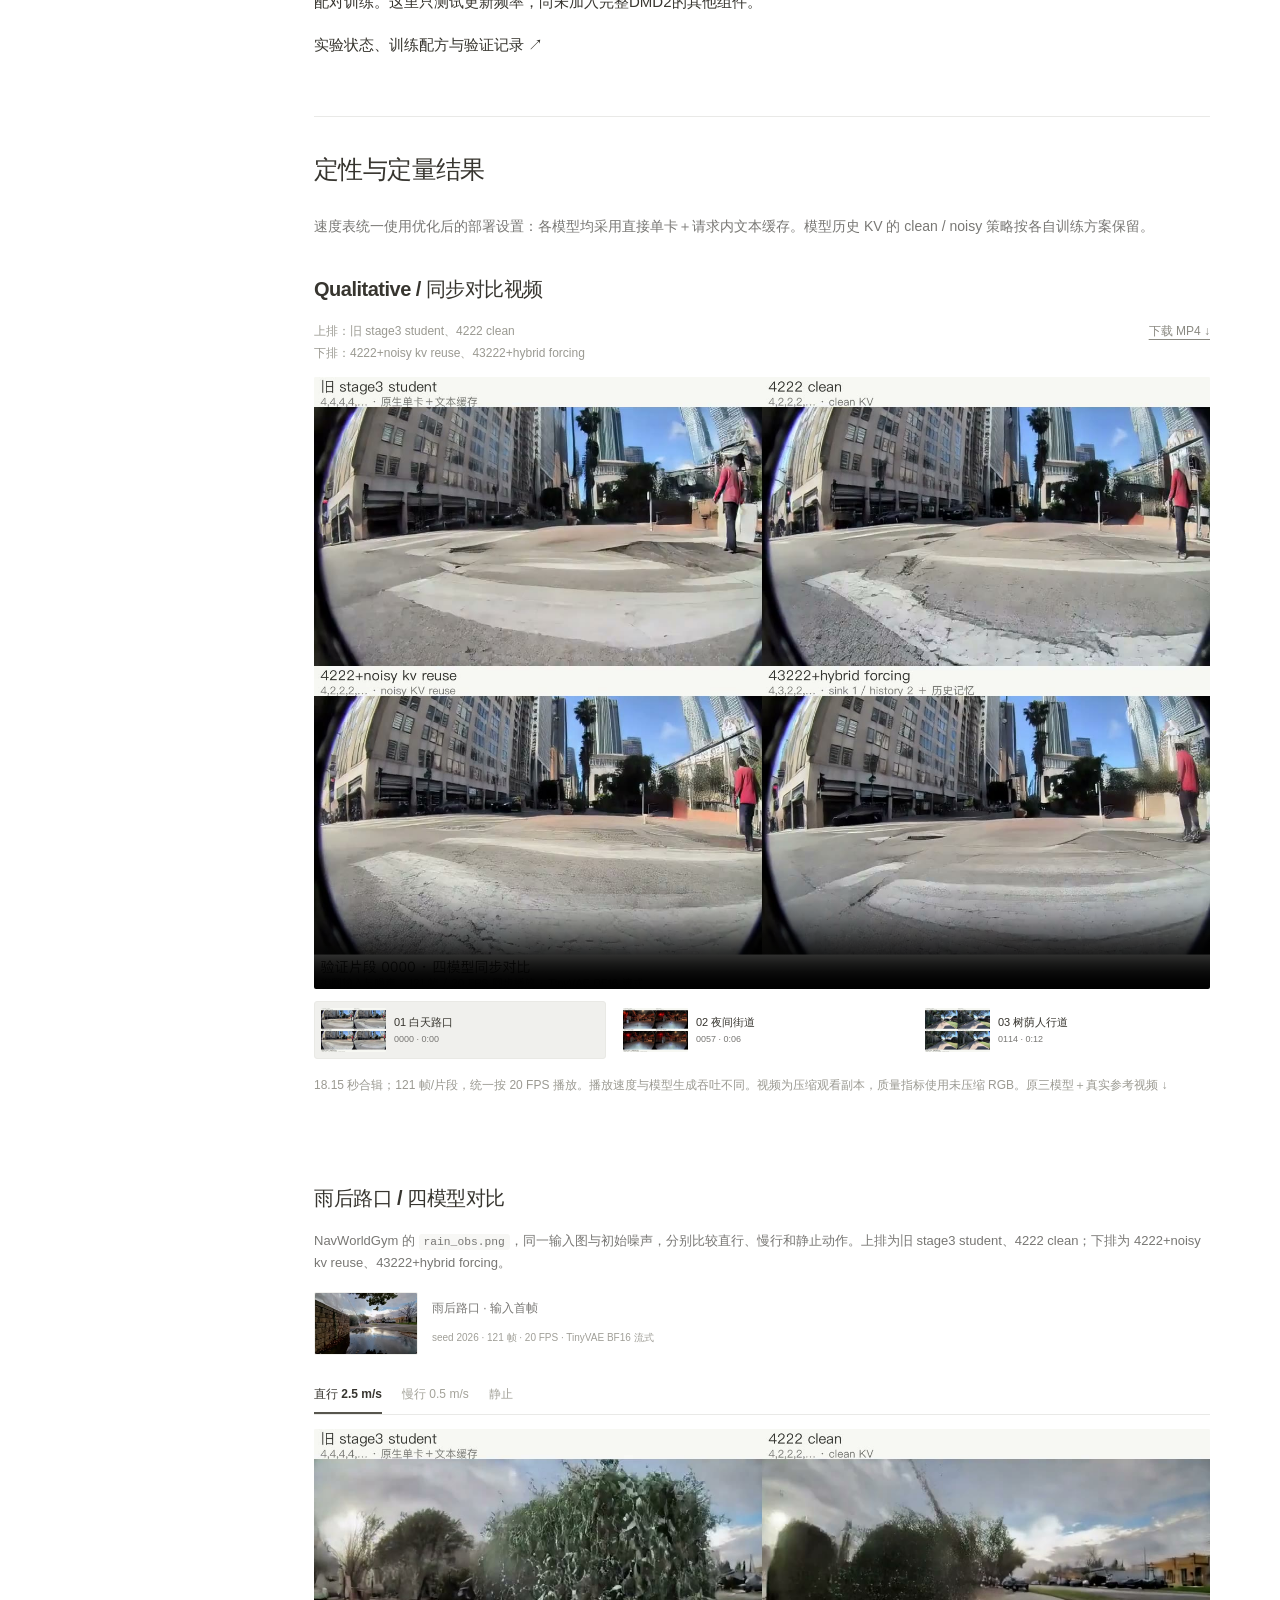
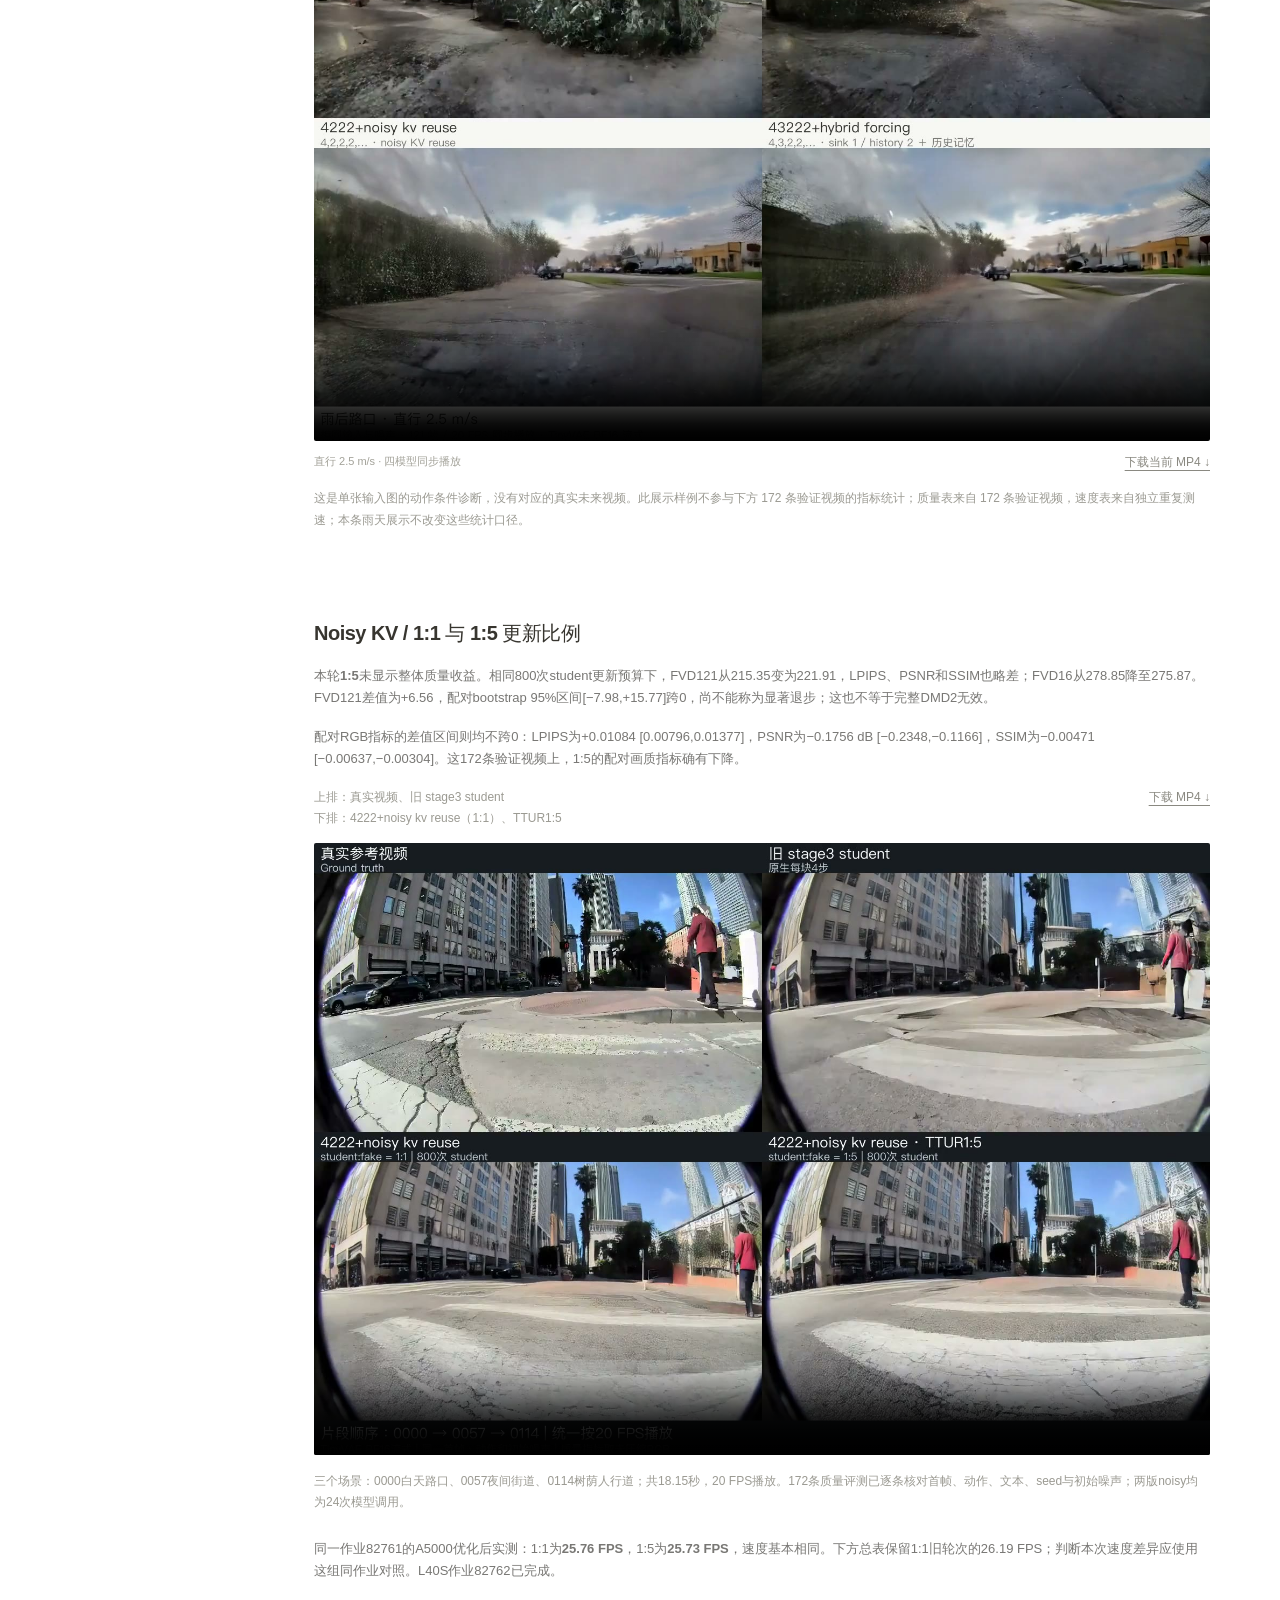
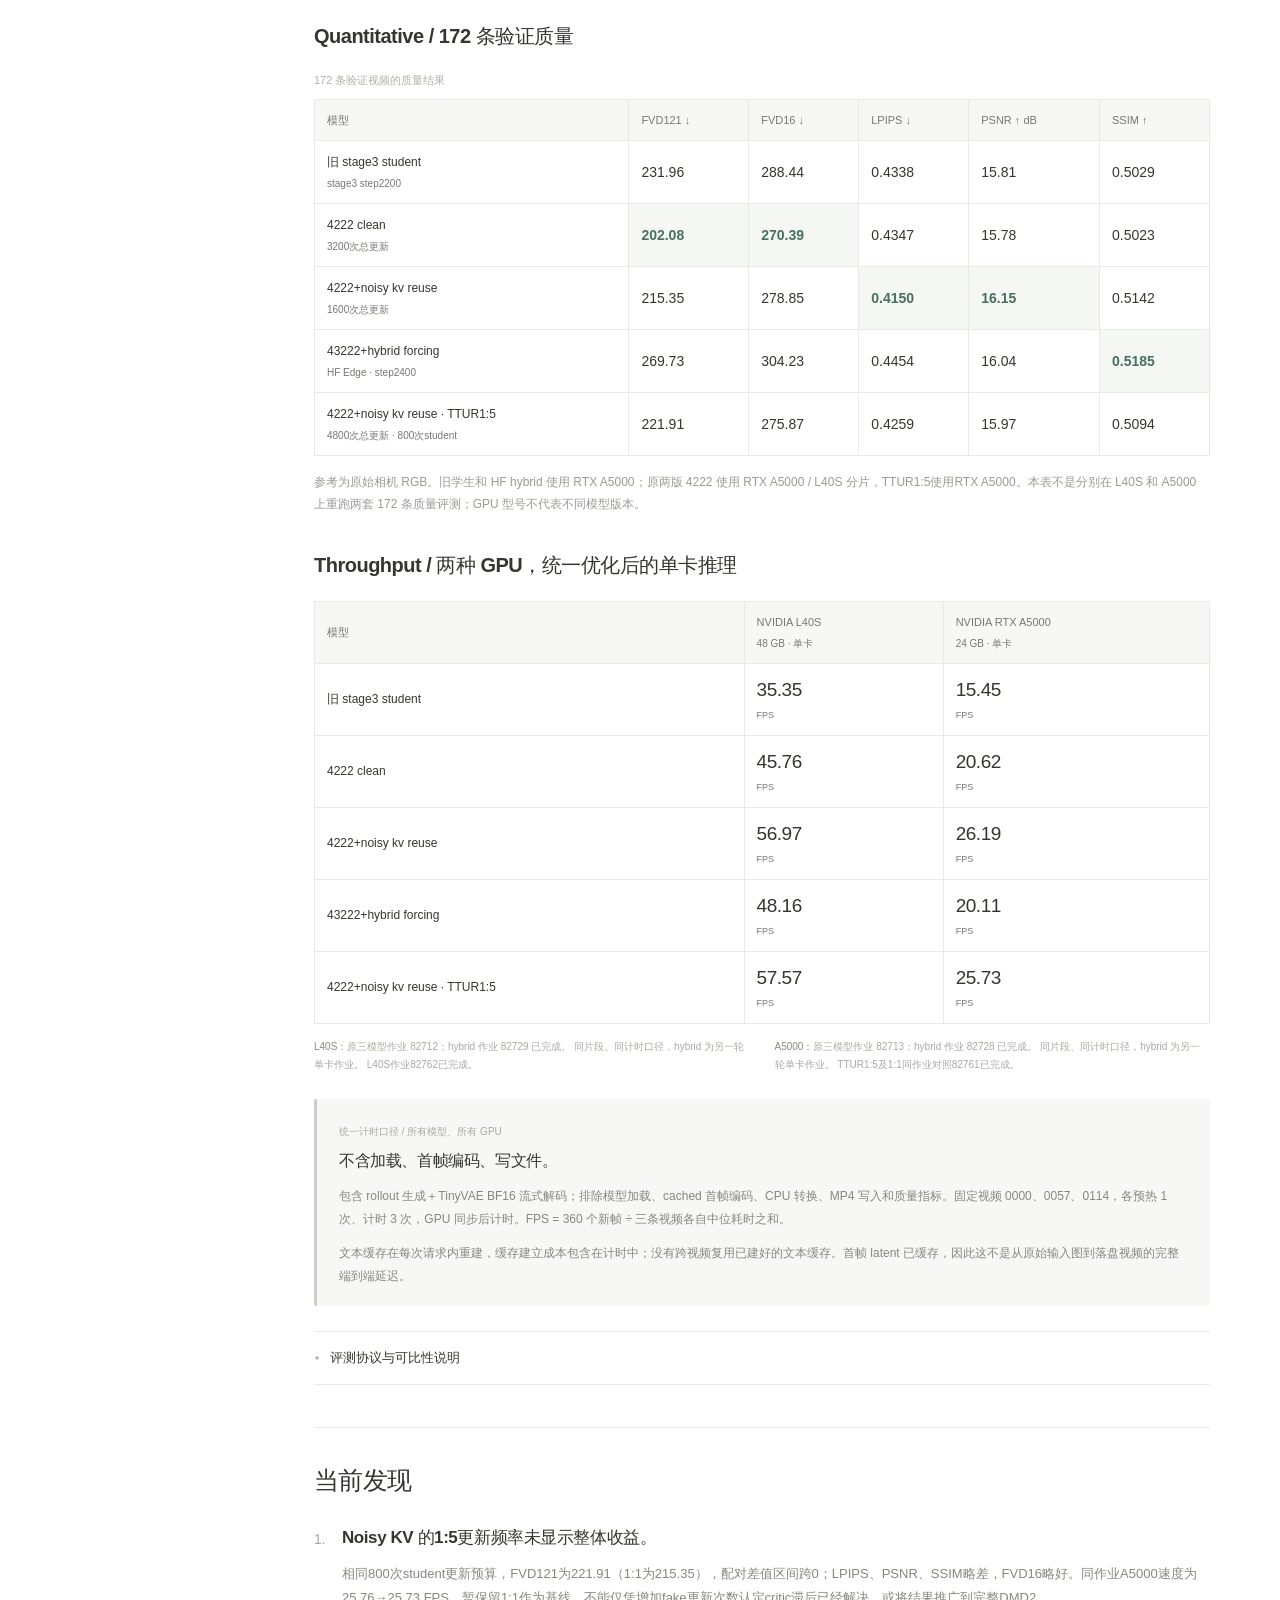
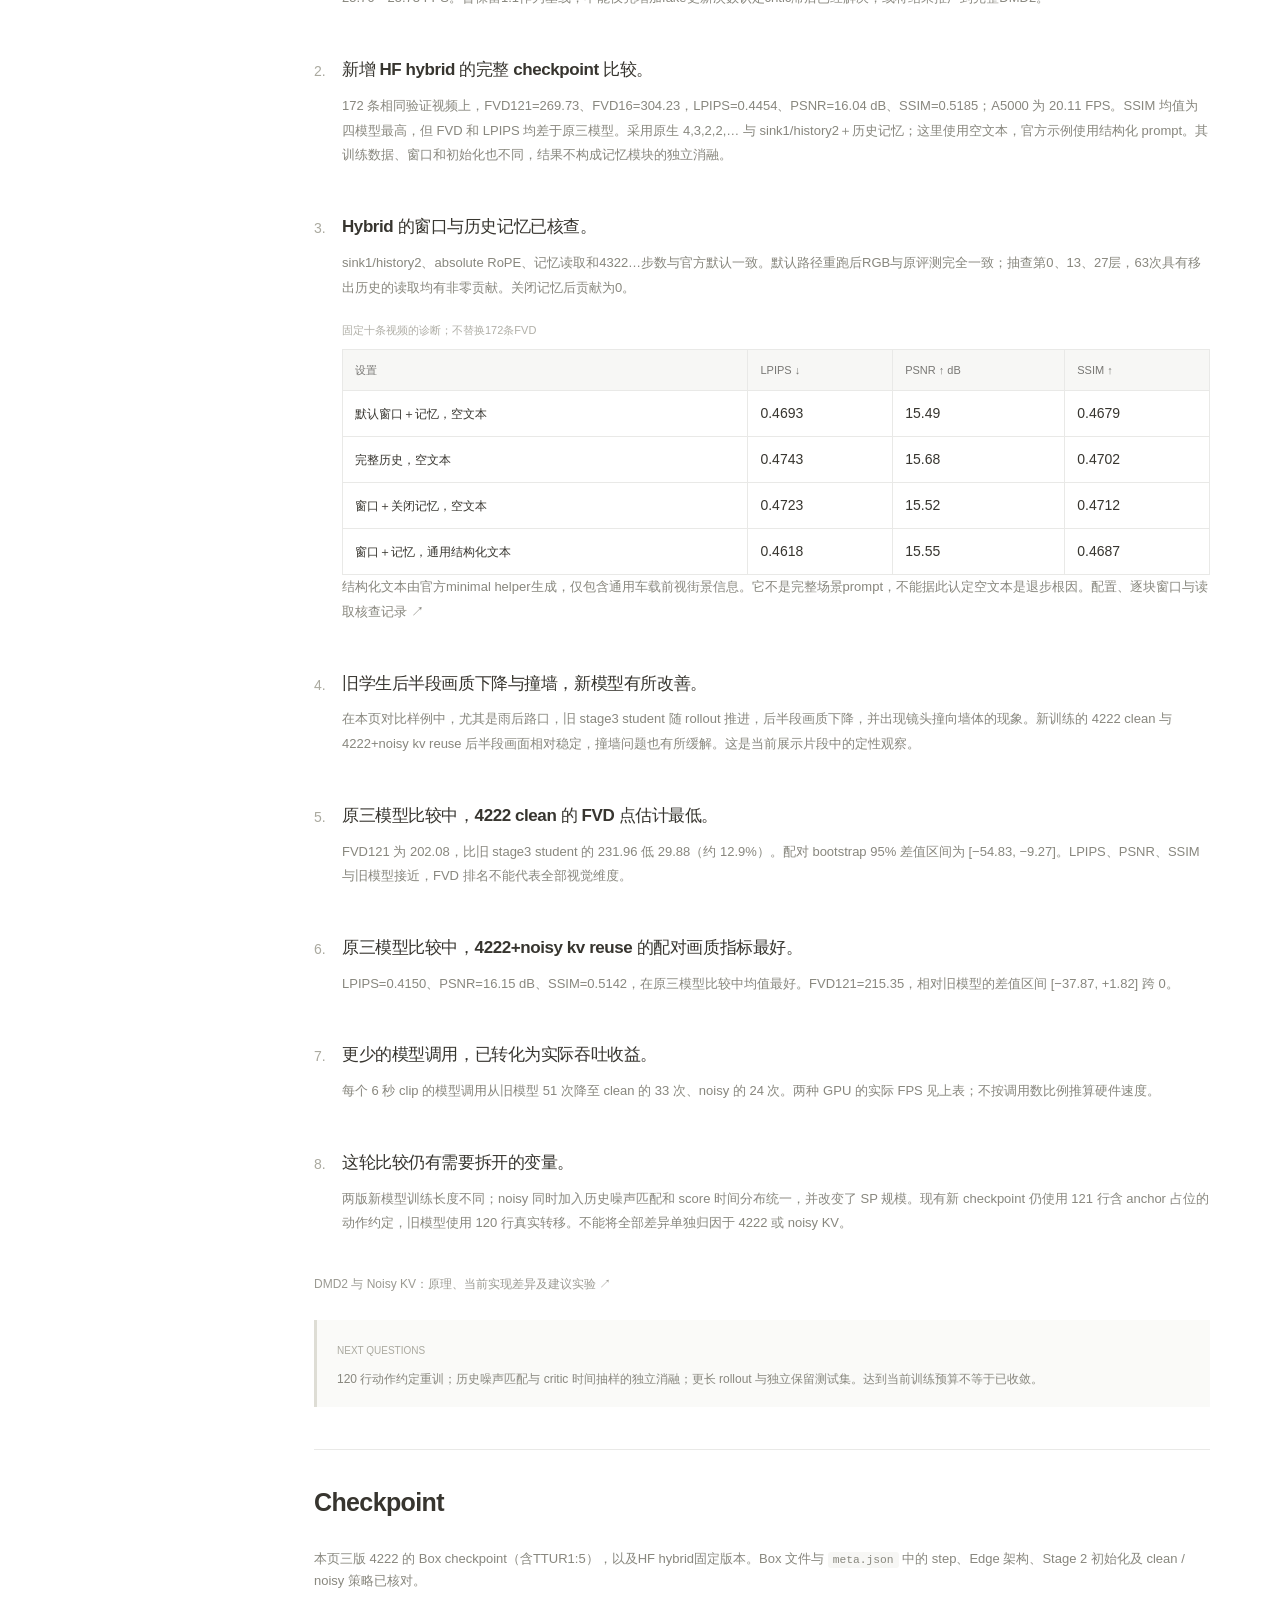
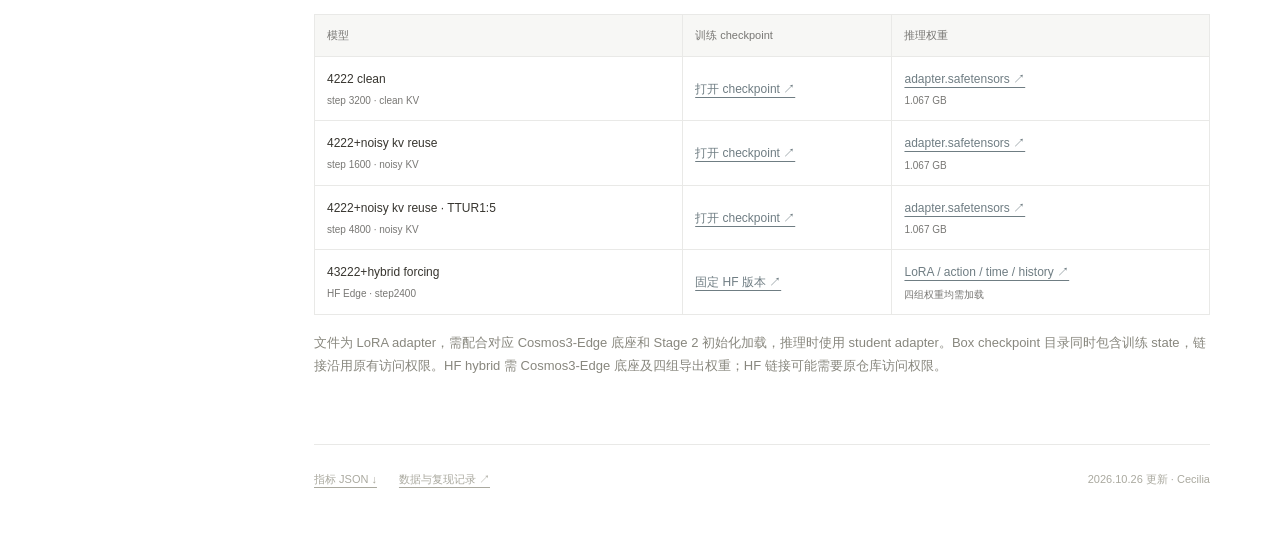
==== commit 975b7d42: "Publish trained Edge Nano mixed inference pilot and videos" ====
--- a/docs/index.html
+++ b/docs/index.html
@@ -4,7 +4,7 @@
 <meta name="description" content="Cecilia 的研究日志：模型设计与训练细节、定性与定量结果、Findings。Stage 3 蒸馏，L40S / A5000 优化后推理结果。">
 <meta name="theme-color" content="#ffffff"><link rel="icon" href="assets/favicon.svg" type="image/svg+xml"><link rel="stylesheet" href="style.css?v=20261027"><script defer src="app.js?v=20261027"></script></head>
 <body class="research-log"><a class="skip" href="#log-2026-10-25">跳到日志正文</a>
-<aside class="date-sidebar" id="research-sidebar"><a href="index.html" class="workspace-name"><span class="workspace-icon">C</span><strong>cecilia-research-log</strong><span class="chevron" aria-hidden="true">⌄</span></a><div class="workspace-caption">Research workspace</div><a class="sidebar-home" href="index.html"><span aria-hidden="true">⌂</span>研究日志</a><div class="sidebar-label">2026 · October</div><nav aria-label="按日期浏览"><a class="date-link" href="2026-10-27.html"><span aria-hidden="true">▤</span><span>10.27 · Noisy KV + GAN</span></a><a class="date-link active" href="index.html" aria-current="page"><span aria-hidden="true">▤</span><span>10.25 · Stage 3 蒸馏</span></a></nav><nav class="entry-nav" aria-label="本页目录"><a href="#model-design">模型设计与训练细节</a><a href="#results">定性与定量结果</a><a href="#rain-results">雨后路口</a><a href="#ttur-results">Noisy KV · 1:5 实验</a><a href="#quality-results">质量指标</a><a href="#throughput-results">推理速度</a><a href="#findings">Findings</a><a href="#checkpoints">Checkpoint</a></nav><div class="sidebar-bottom"><a href="https://github.com/CeciliaTheBirb/research-log" target="_blank" rel="noopener">GitHub repository ↗</a><span>cecilia · research notes</span></div></aside><div class="page-workspace"><header class="log-masthead"><div class="breadcrumb"><button class="sidebar-toggle" aria-label="切换侧栏" aria-controls="research-sidebar" aria-expanded="true">☰</button><span>Research Notes</span><span class="breadcrumb-slash">/</span><span>2026</span><span class="breadcrumb-slash">/</span><span>10.25</span></div><a href="https://github.com/CeciliaTheBirb/research-log" target="_blank" rel="noopener">在 GitHub 查看 ↗</a></header><main class="log-content" id="log-2026-10-25"><header class="entry-header"><div class="page-icon" aria-hidden="true">▤</div><div class="entry-date">2026 年 10 月 25 日</div><h1>Stage 3 蒸馏</h1><p class="entry-deck">从 Stage 2 初始化，训练 4222 clean 与 4222+noisy kv reuse。并加入 HF 发布的 43222+hybrid forcing（Edge step2400）作比较。</p><div class="entry-tags"><span>Cosmos3-Edge</span><span>4222：4775 train / 对比：172 validation</span><span>TinyVAE BF16 流式</span></div></header>
+<aside class="date-sidebar" id="research-sidebar"><a href="index.html" class="workspace-name"><span class="workspace-icon">C</span><strong>cecilia-research-log</strong><span class="chevron" aria-hidden="true">⌄</span></a><div class="workspace-caption">Research workspace</div><a class="sidebar-home" href="index.html"><span aria-hidden="true">⌂</span>研究日志</a><div class="sidebar-label">2026 · October</div><nav aria-label="按日期浏览"><a class="date-link" href="2026-10-29.html"><span aria-hidden="true">▤</span><span>10.29 · Edge × Nano 推理</span></a><a class="date-link" href="2026-10-27.html"><span aria-hidden="true">▤</span><span>10.27 · Noisy KV + GAN</span></a><a class="date-link active" href="index.html" aria-current="page"><span aria-hidden="true">▤</span><span>10.25 · Stage 3 蒸馏</span></a></nav><nav class="entry-nav" aria-label="本页目录"><a href="#model-design">模型设计与训练细节</a><a href="#results">定性与定量结果</a><a href="#rain-results">雨后路口</a><a href="#ttur-results">Noisy KV · 1:5 实验</a><a href="#quality-results">质量指标</a><a href="#throughput-results">推理速度</a><a href="#findings">Findings</a><a href="#checkpoints">Checkpoint</a></nav><div class="sidebar-bottom"><a href="https://github.com/CeciliaTheBirb/research-log" target="_blank" rel="noopener">GitHub repository ↗</a><span>cecilia · research notes</span></div></aside><div class="page-workspace"><header class="log-masthead"><div class="breadcrumb"><button class="sidebar-toggle" aria-label="切换侧栏" aria-controls="research-sidebar" aria-expanded="true">☰</button><span>Research Notes</span><span class="breadcrumb-slash">/</span><span>2026</span><span class="breadcrumb-slash">/</span><span>10.25</span></div><a href="https://github.com/CeciliaTheBirb/research-log" target="_blank" rel="noopener">在 GitHub 查看 ↗</a></header><main class="log-content" id="log-2026-10-25"><header class="entry-header"><div class="page-icon" aria-hidden="true">▤</div><div class="entry-date">2026 年 10 月 25 日</div><h1>Stage 3 蒸馏</h1><p class="entry-deck">从 Stage 2 初始化，训练 4222 clean 与 4222+noisy kv reuse。并加入 HF 发布的 43222+hybrid forcing（Edge step2400）作比较。</p><div class="entry-tags"><span>Cosmos3-Edge</span><span>4222：4775 train / 对比：172 validation</span><span>TinyVAE BF16 流式</span></div></header>
 <section id="model-design" class="log-section">
       <div class="section-head"><div><div class="eyebrow">01 / MODEL DESIGN + TRAINING</div><h2>模型设计与训练细节</h2></div><p>都从现有 Stage 2 causal 权重初始化。<br>旧 stage3 student 作为比较基线。</p></div>
       <div class="lineage"><div><span>STUDENT INITIALIZATION</span><strong>Stage 2 causal · step12550</strong><small>edge-text-causal-s1-step12550</small></div><div class="lineage-arrow" aria-hidden="true">→</div><div><span>ON-POLICY DISTILLATION</span><strong>AnyFlow forward ＋ DMD</strong><small>训练 student LoRA 和 fake-score LoRA</small></div><div class="lineage-arrow" aria-hidden="true">→</div><div><span>DEPLOYMENT POLICY</span><strong>4 → 2 → 2 → …</strong><small>第一生成块 4 步，后续 9 块各 2 步</small></div></div>
